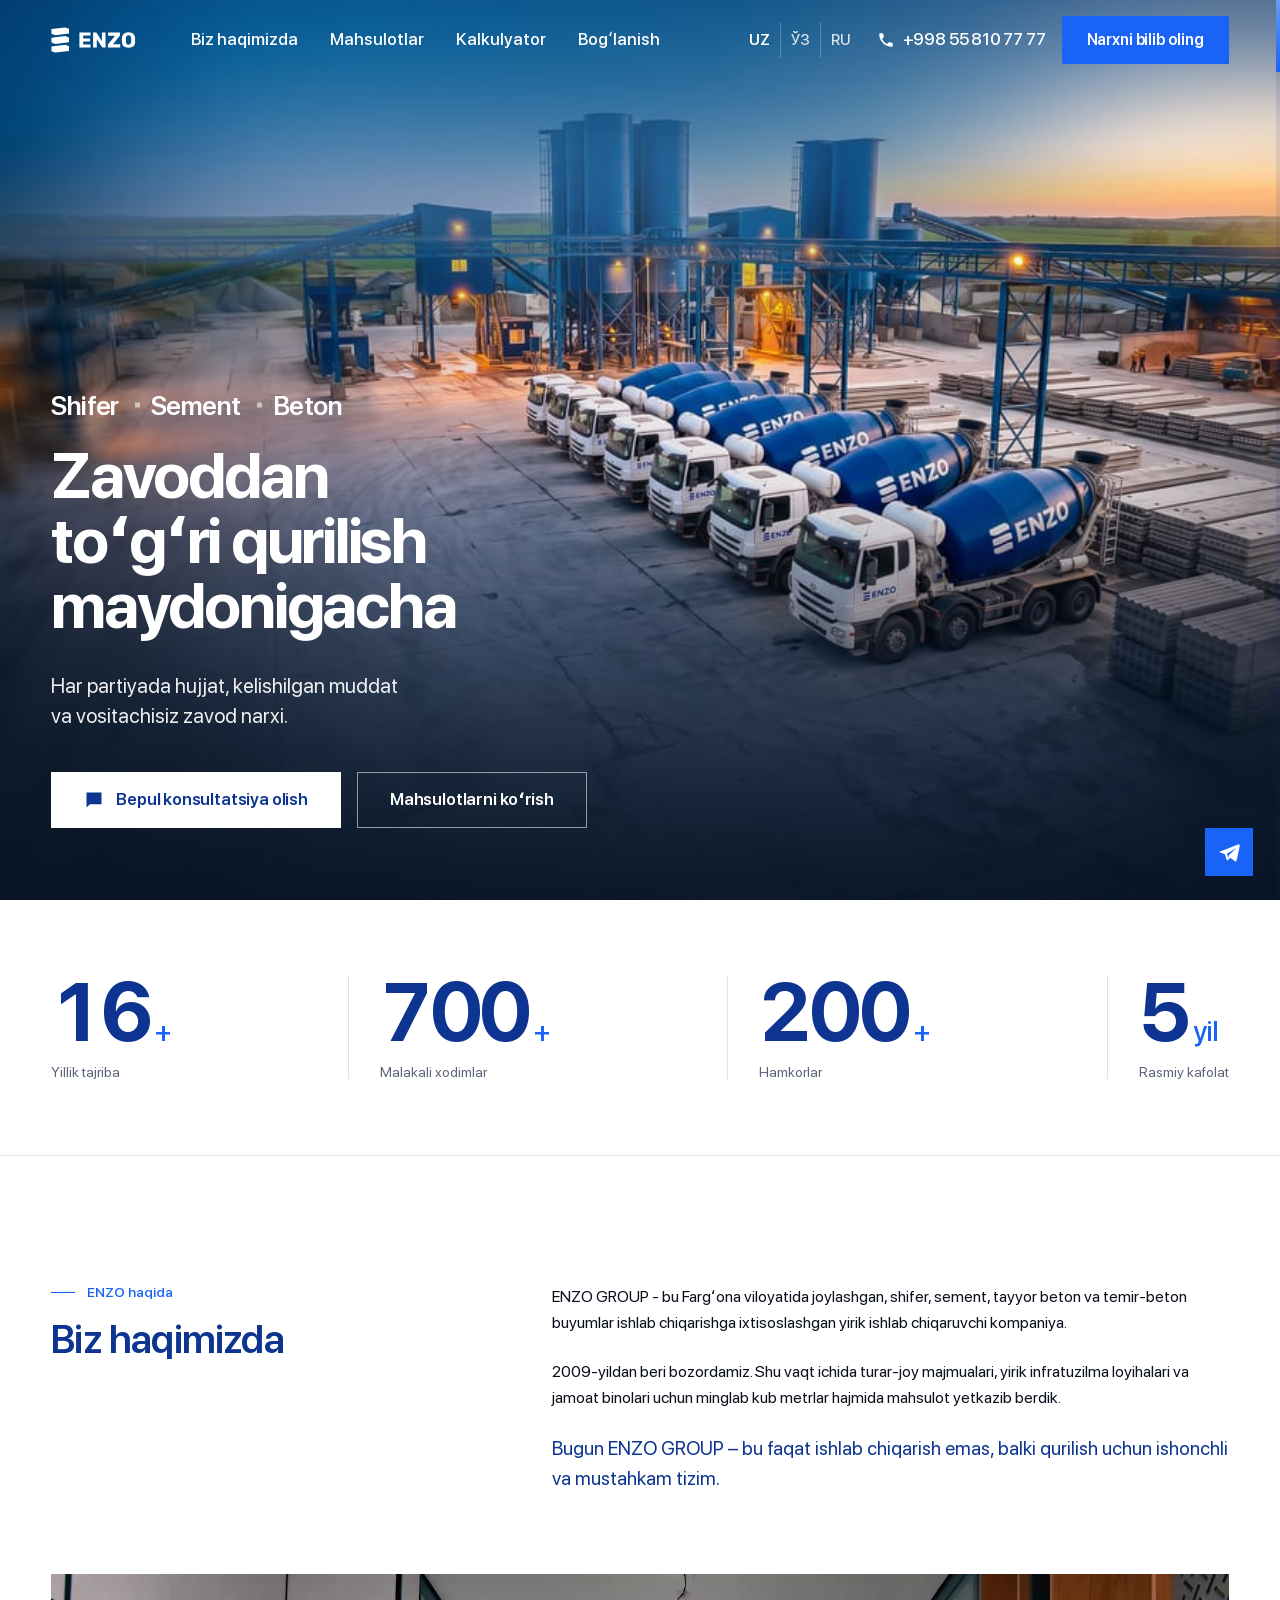
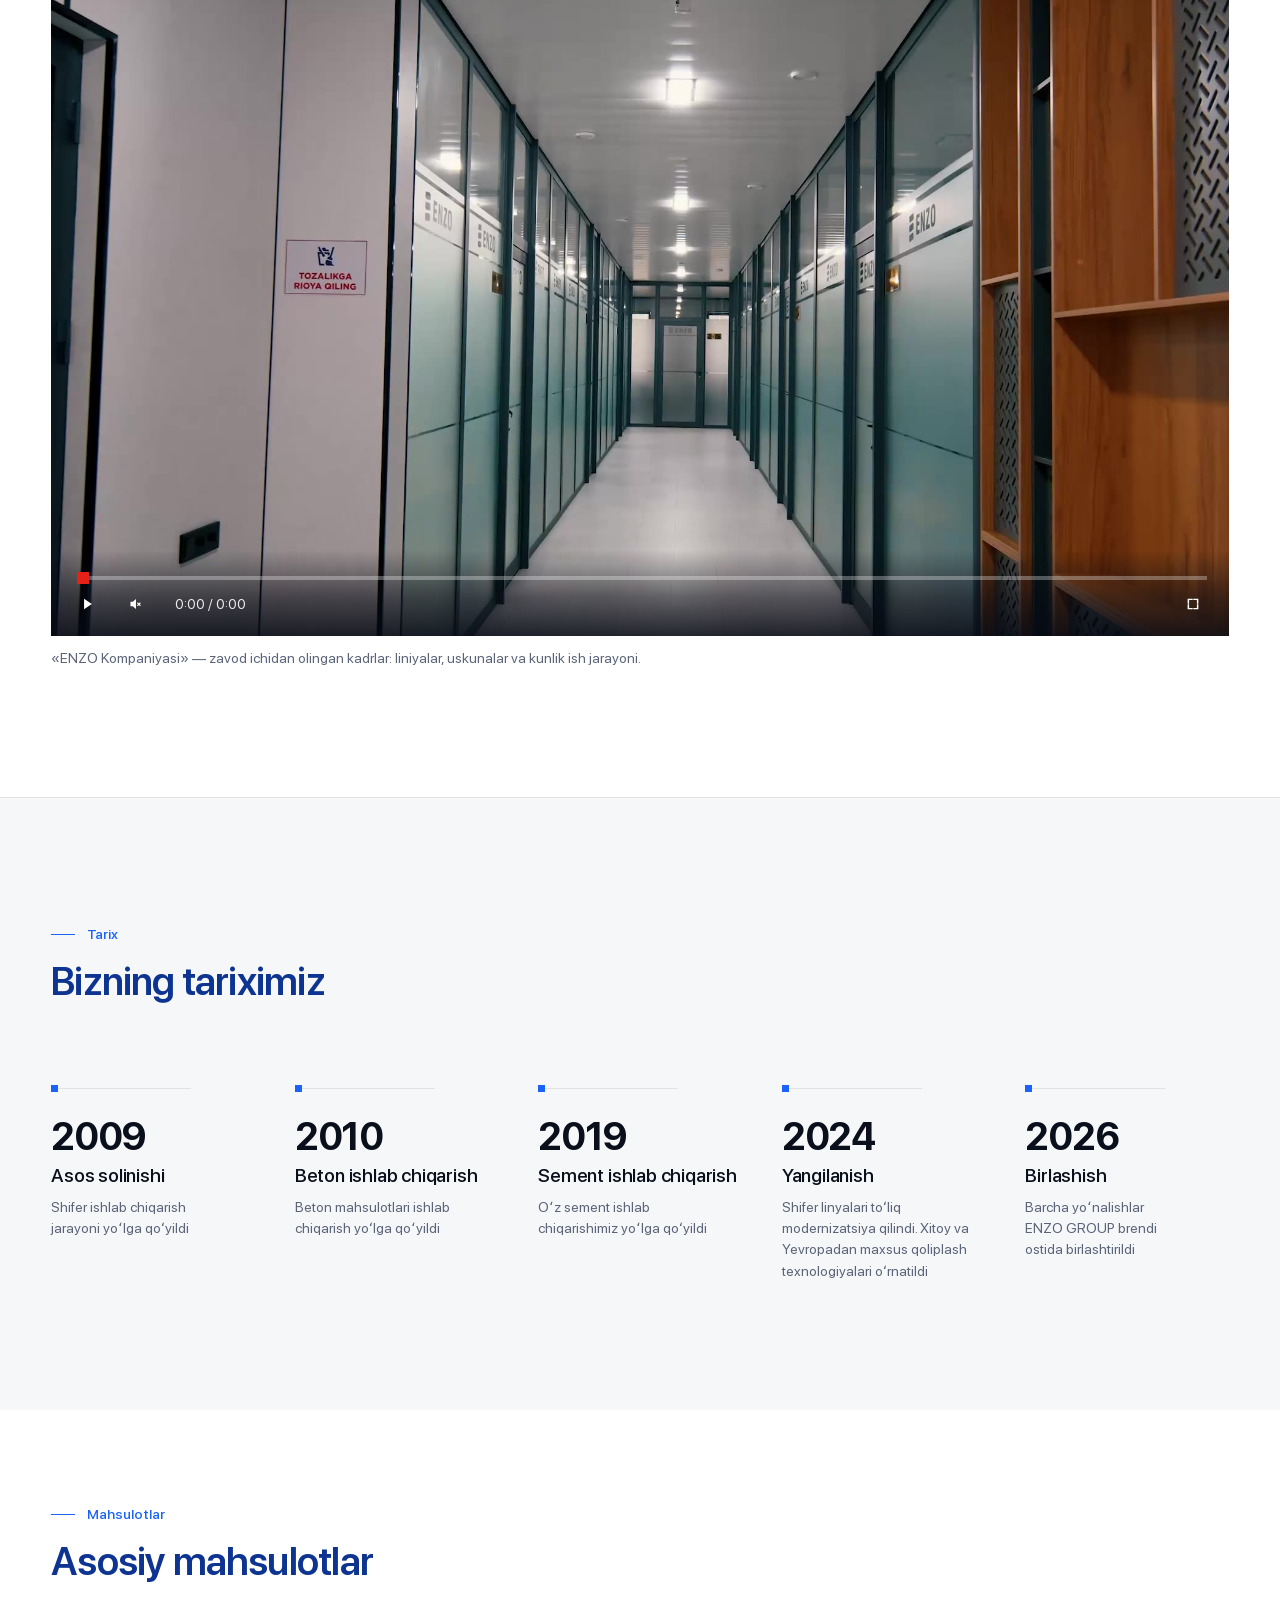
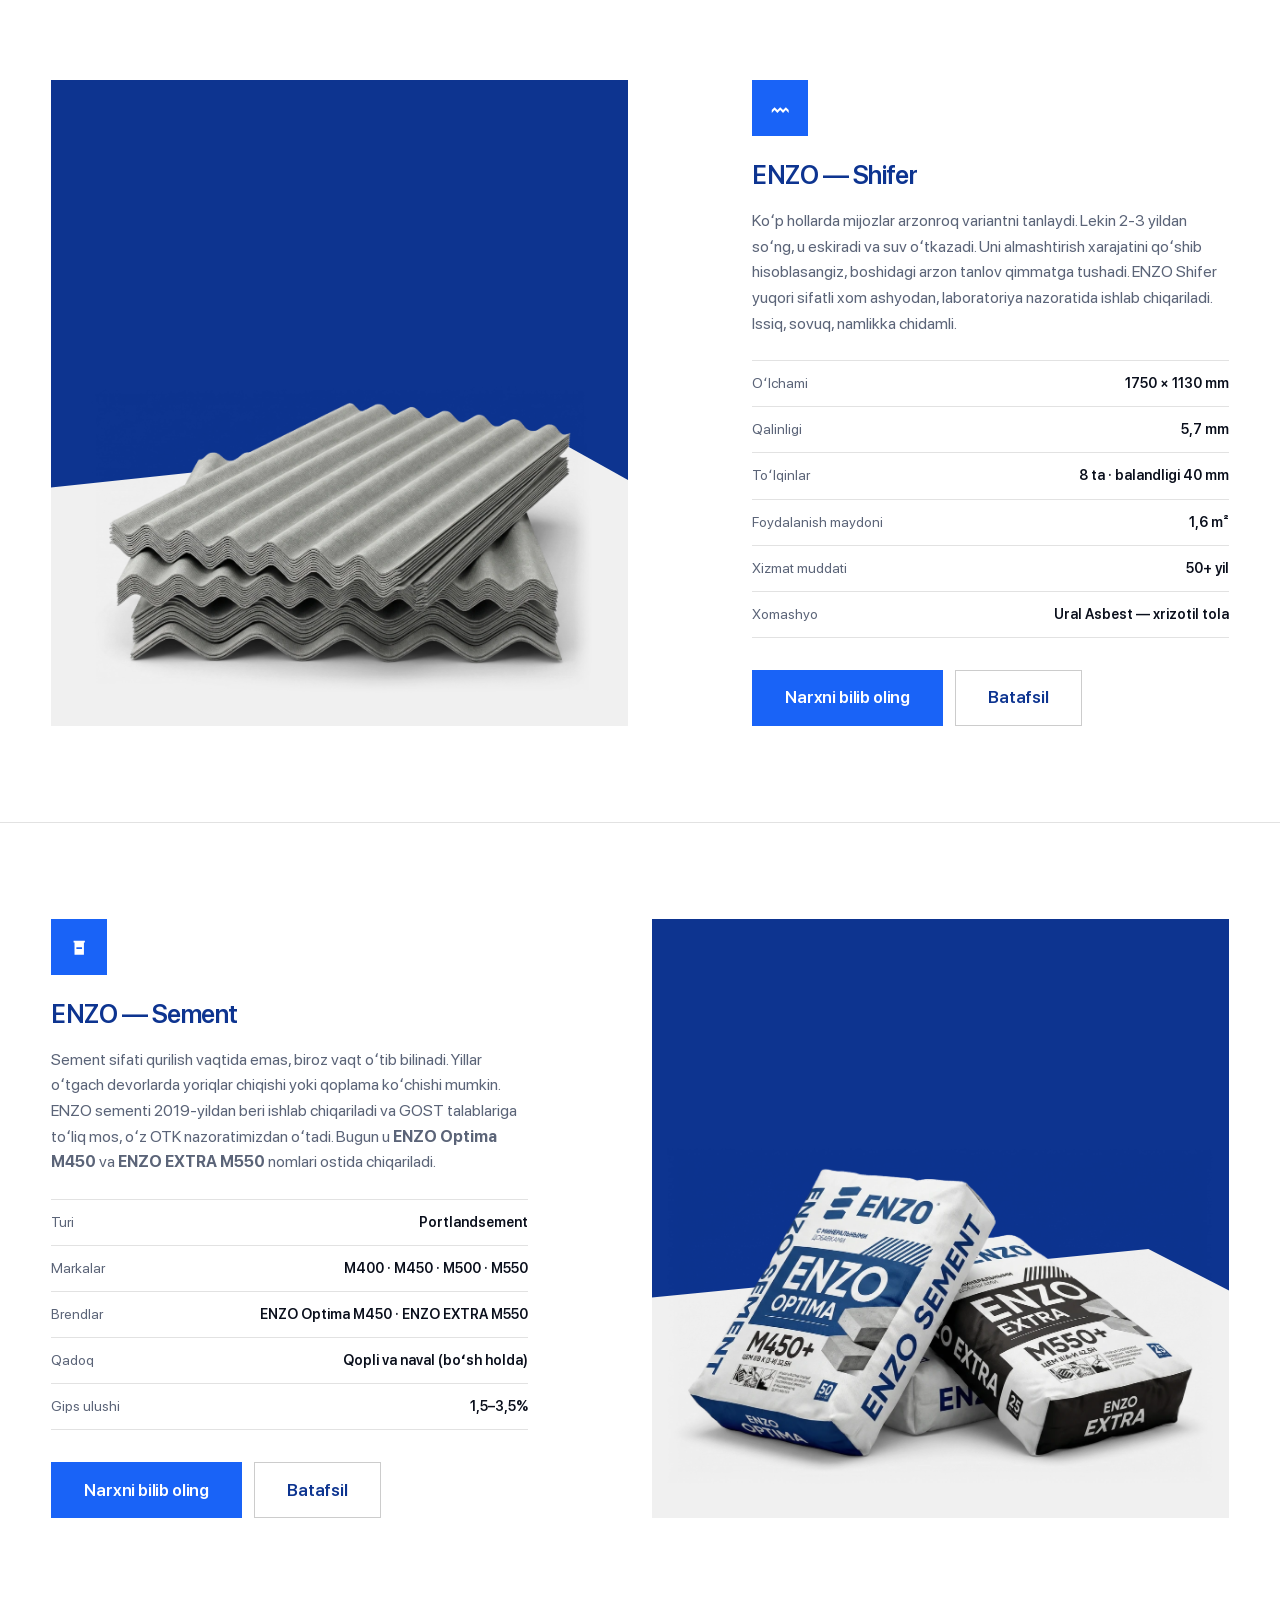
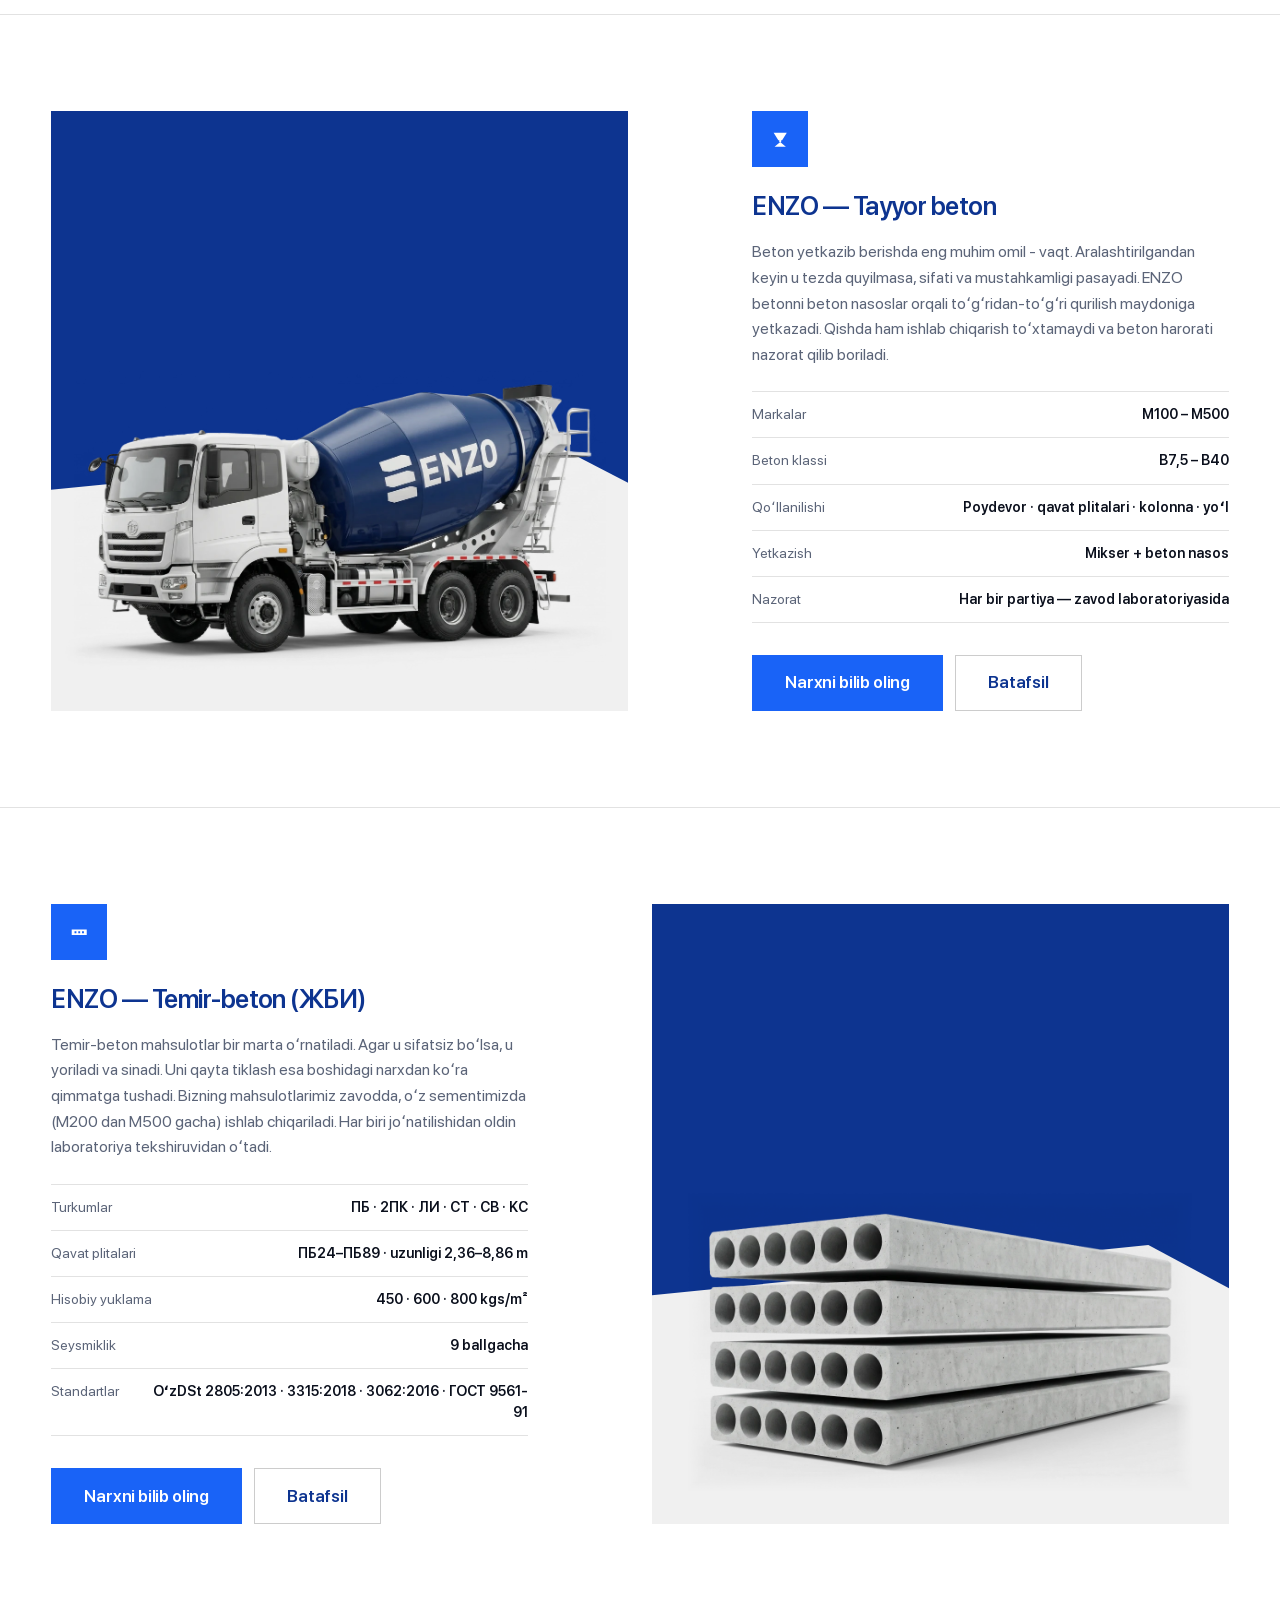
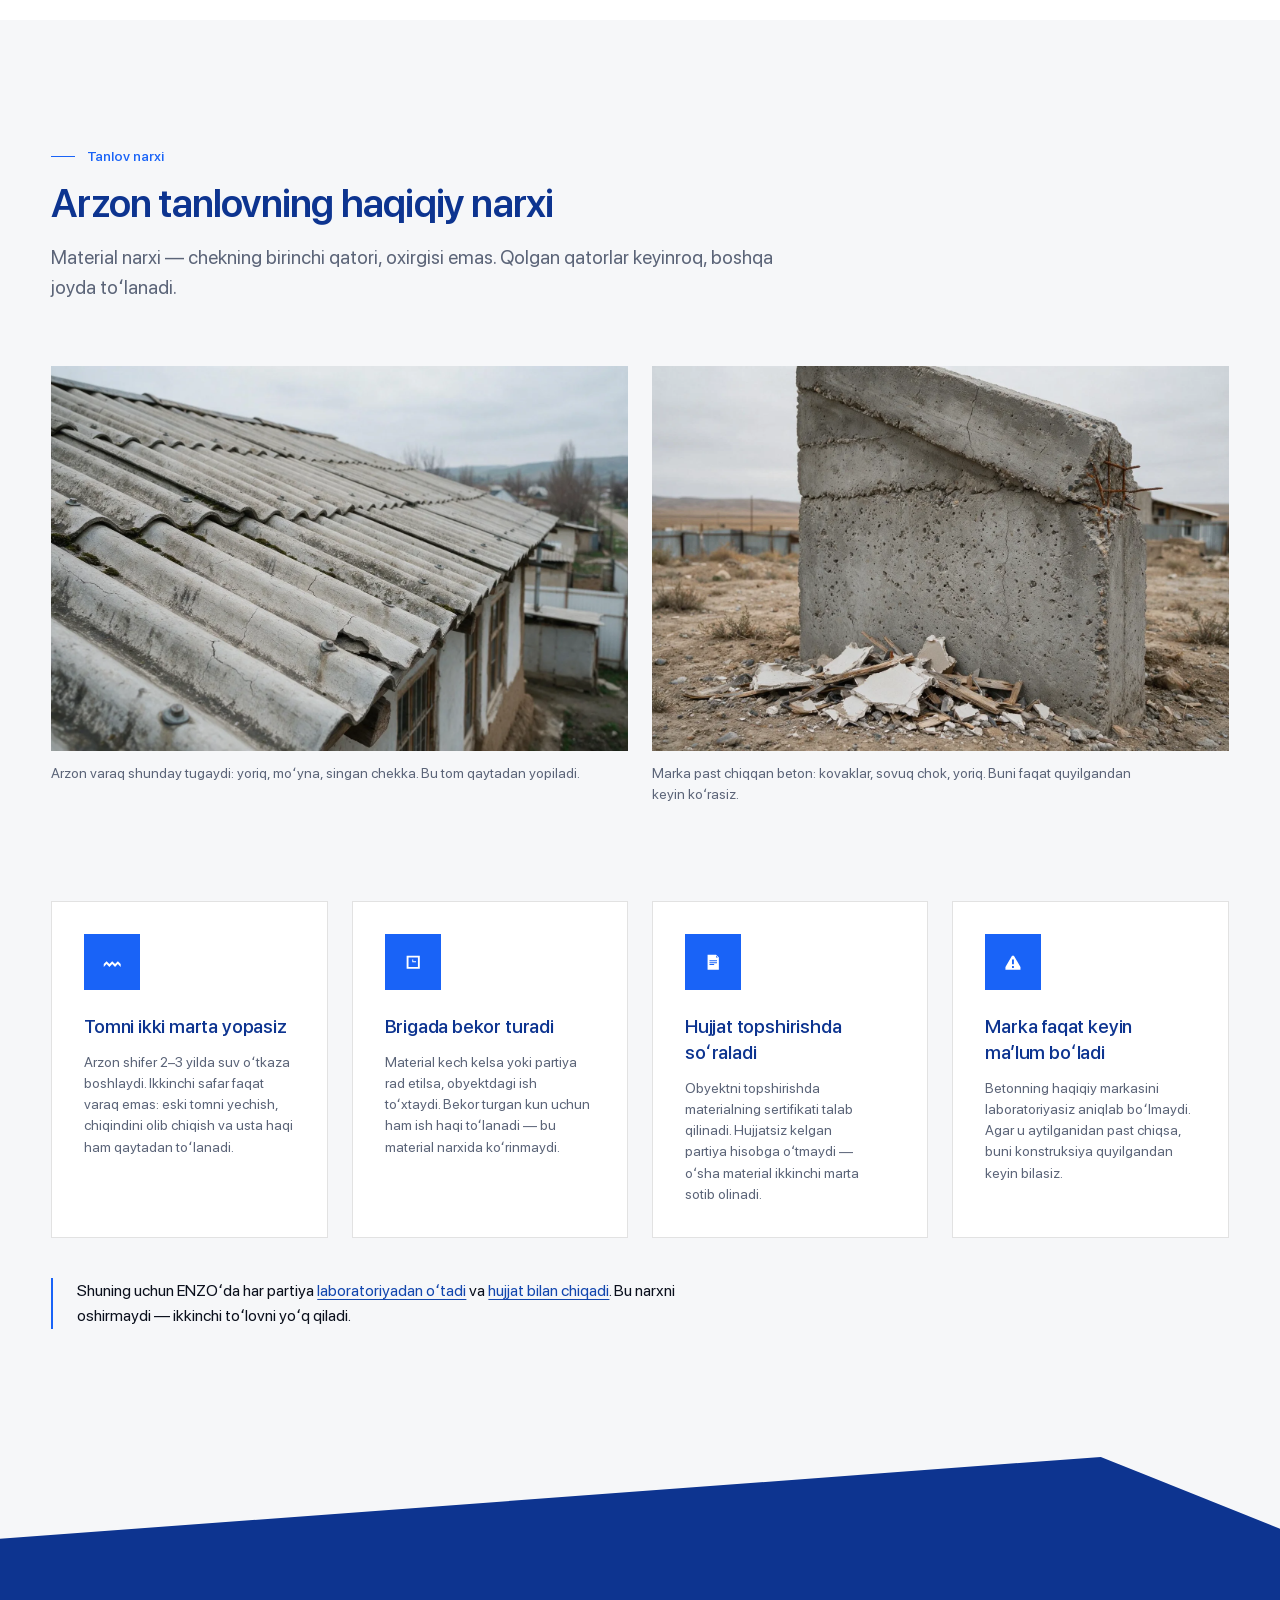
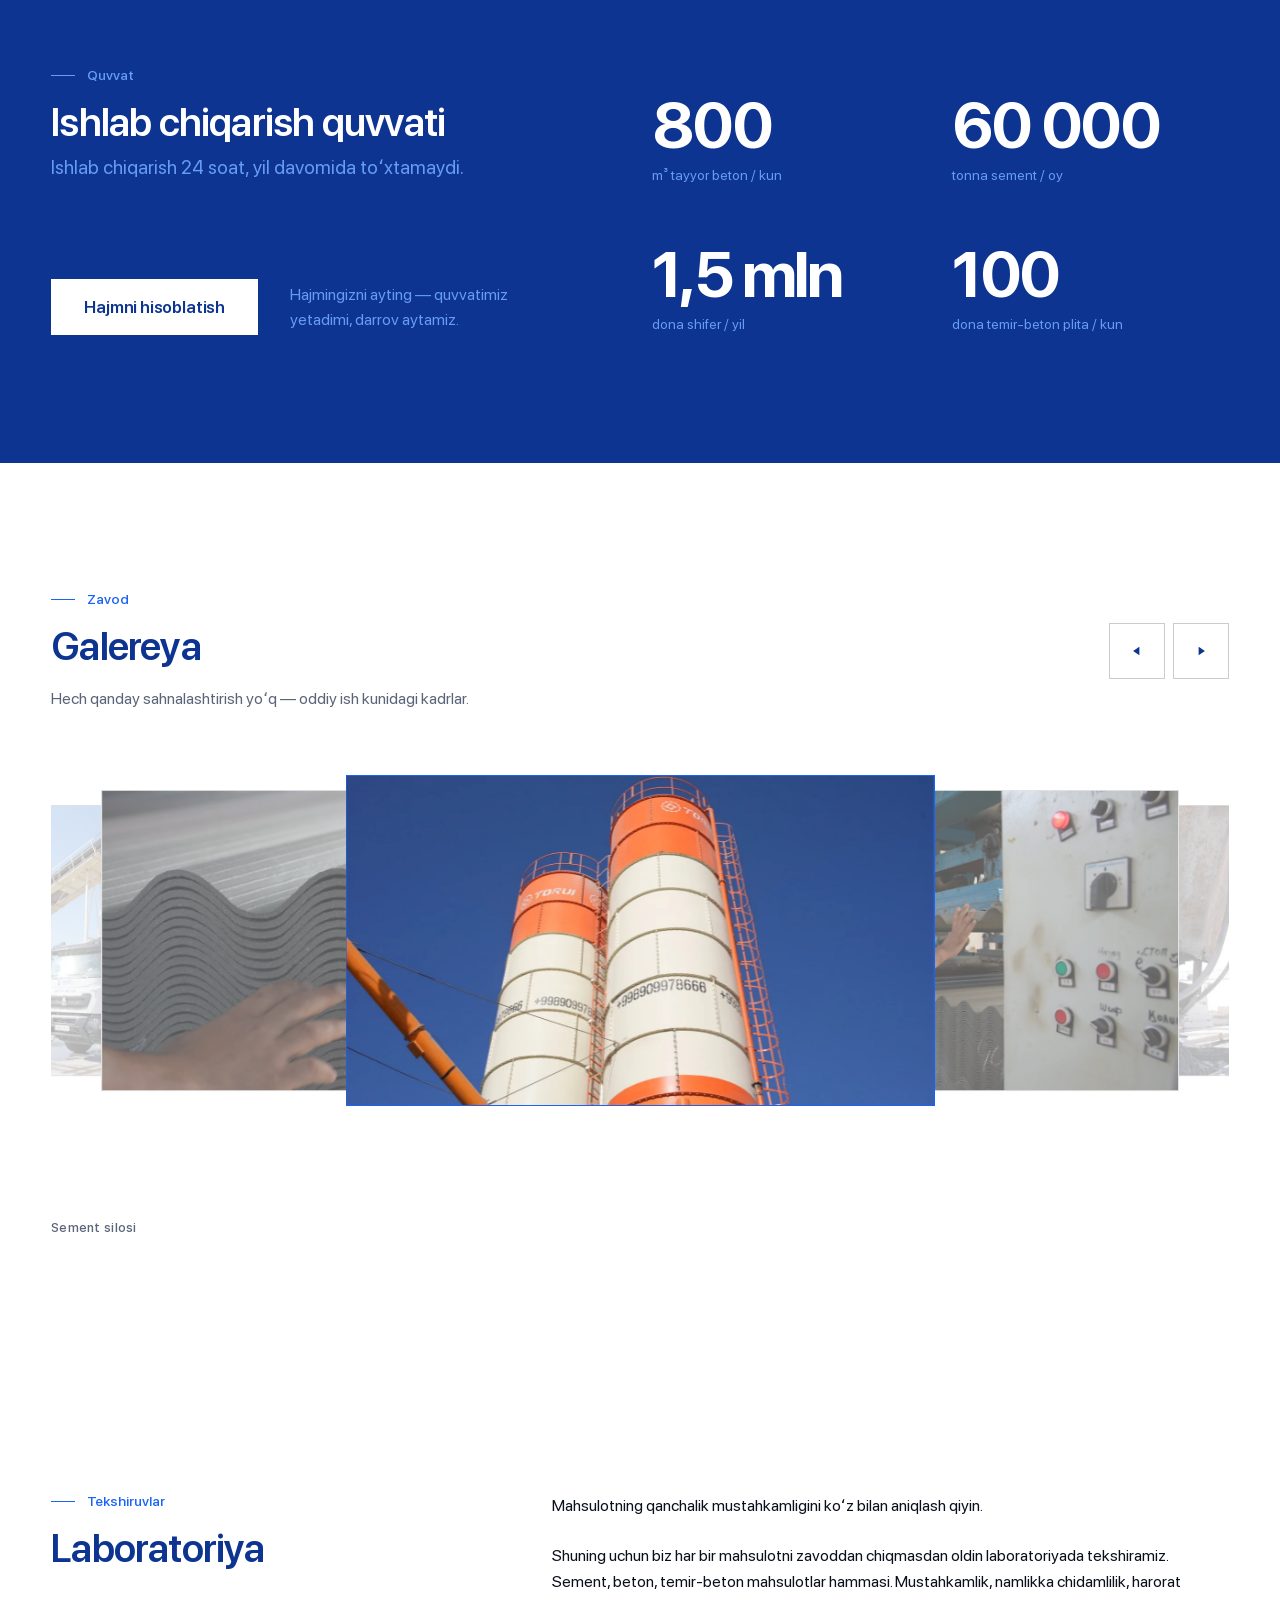
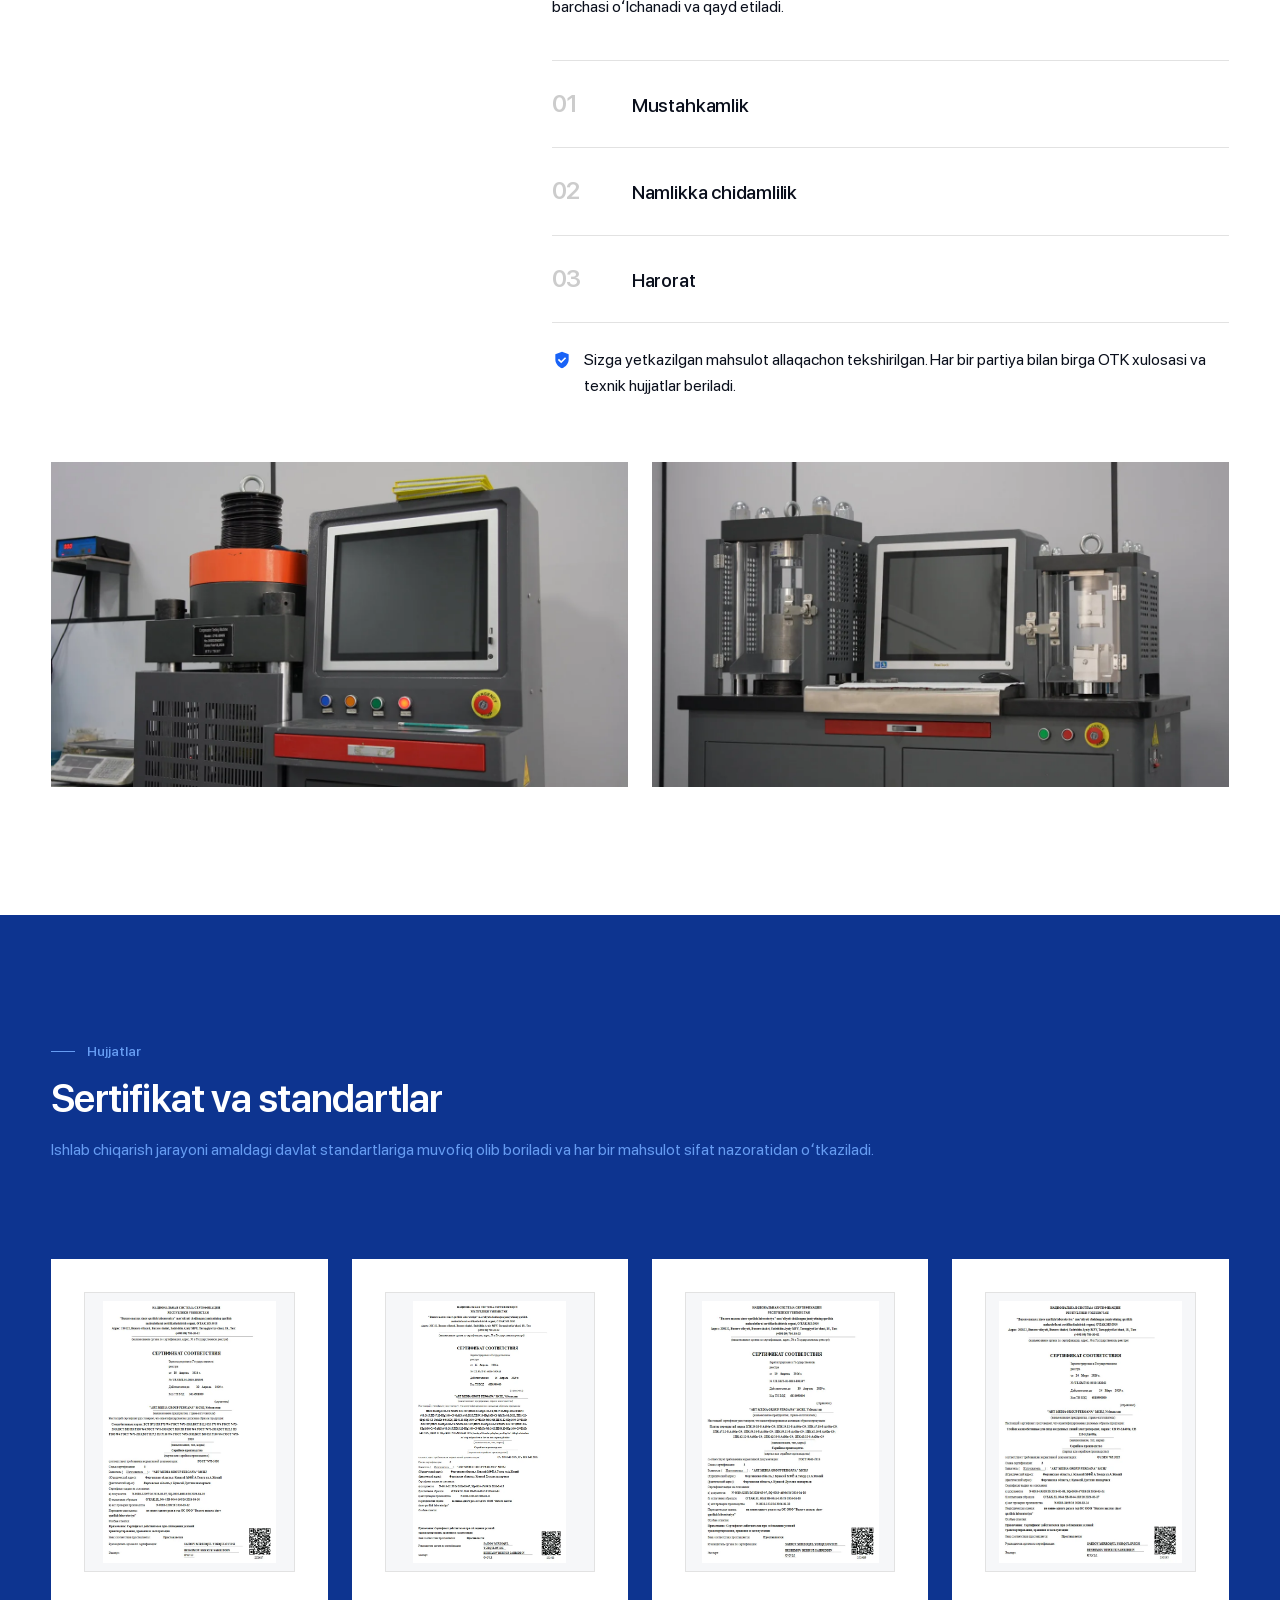
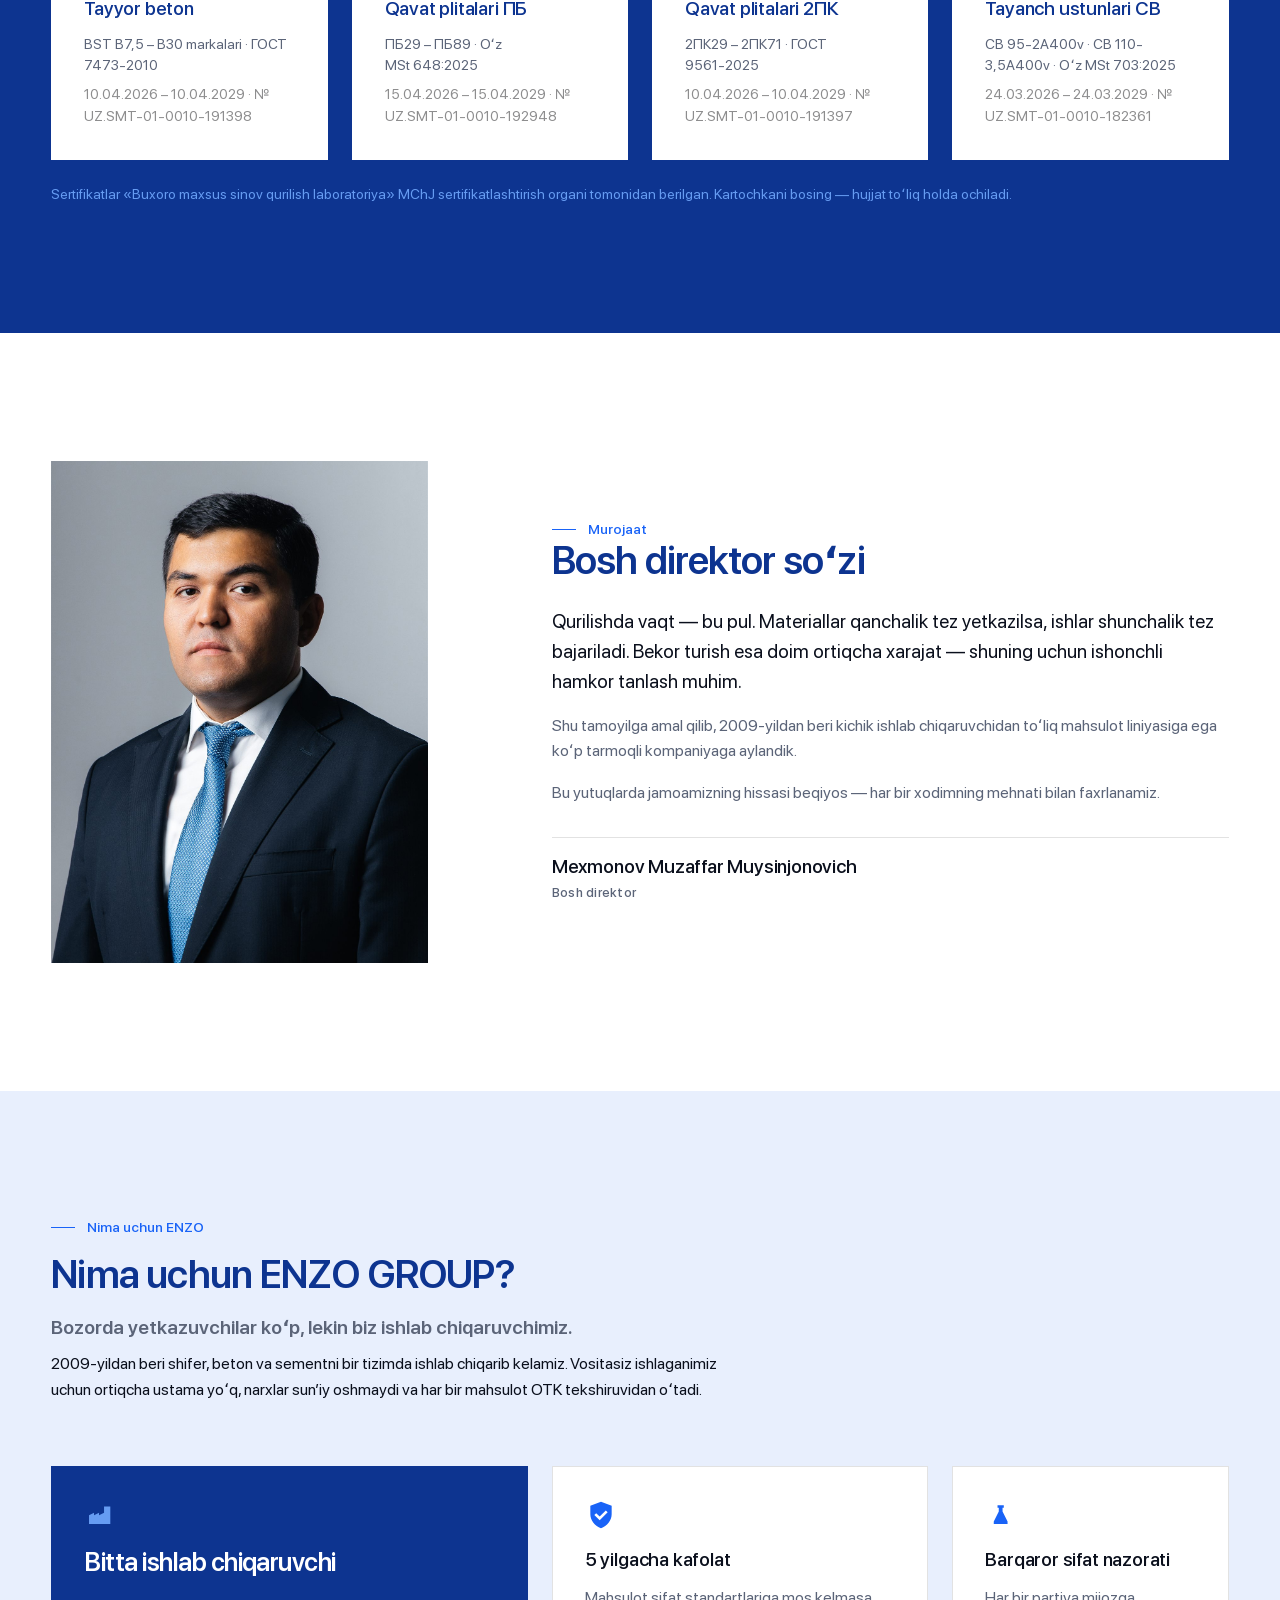
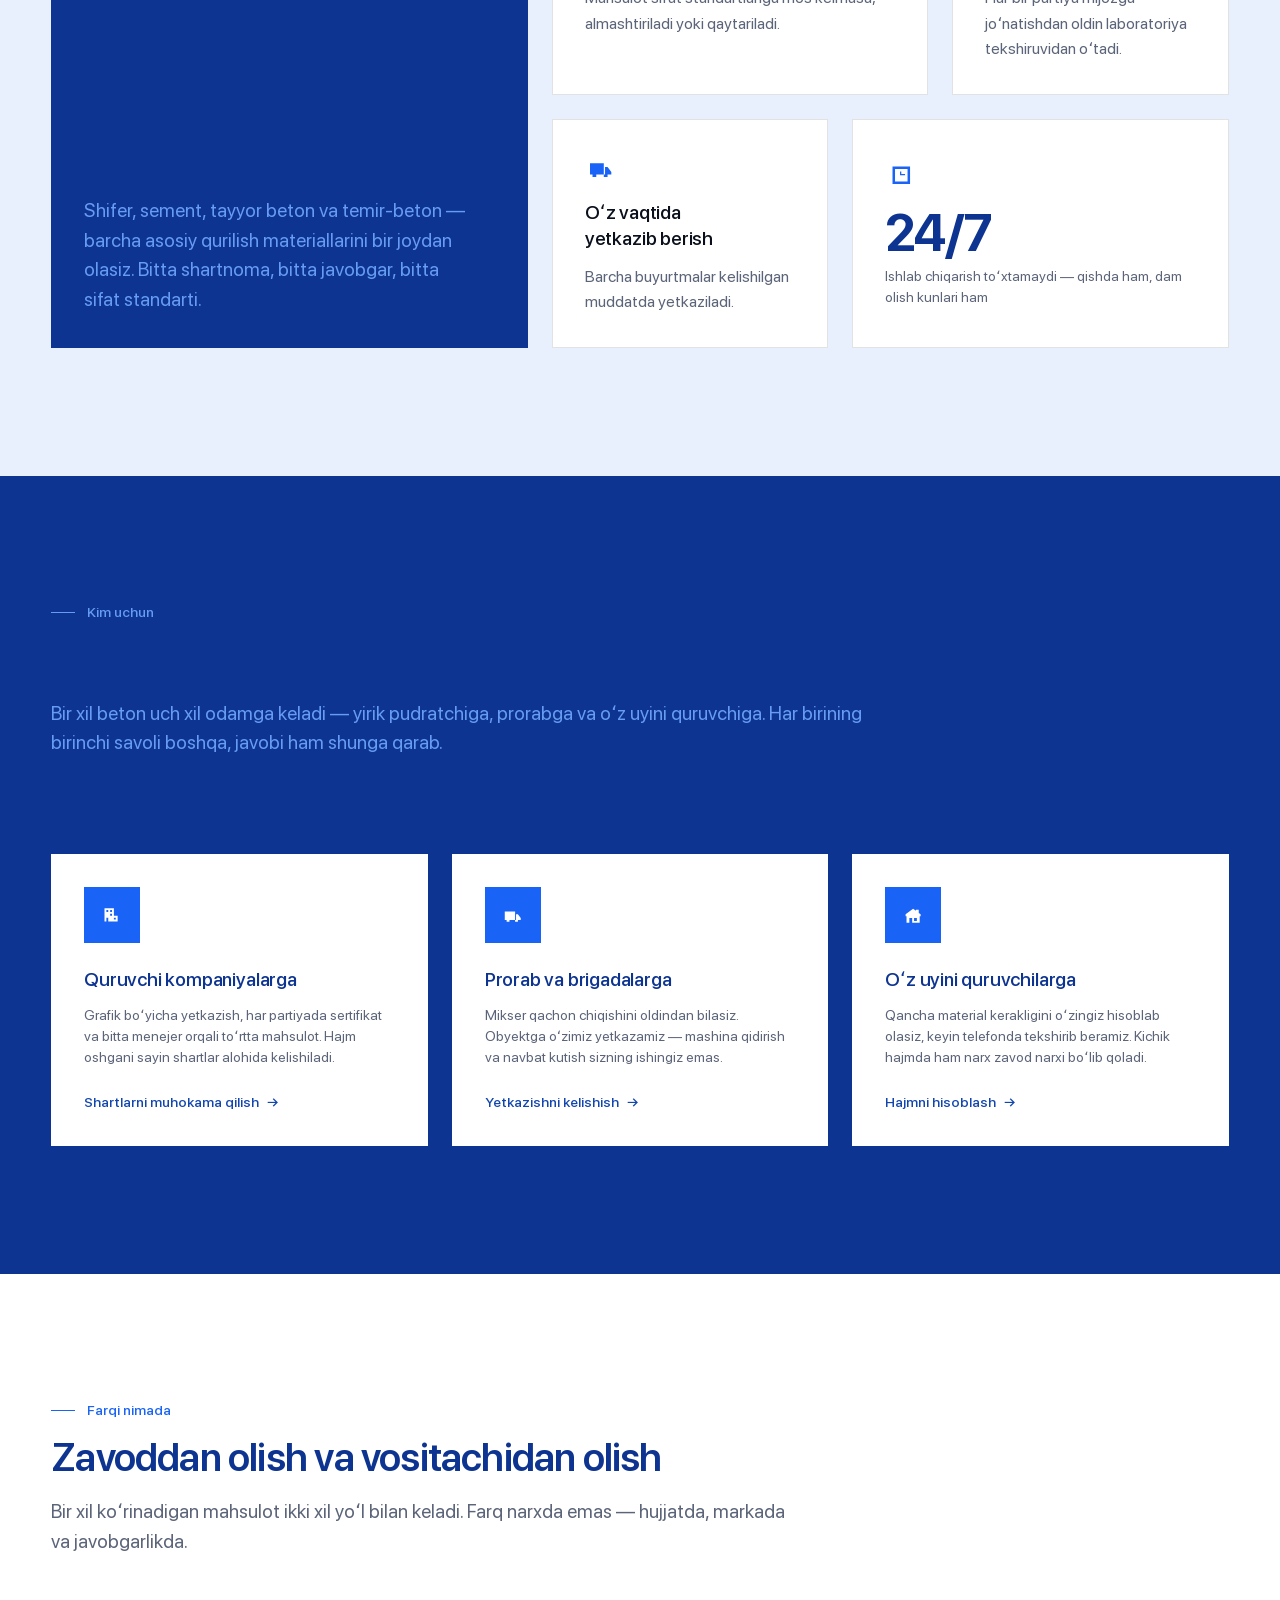
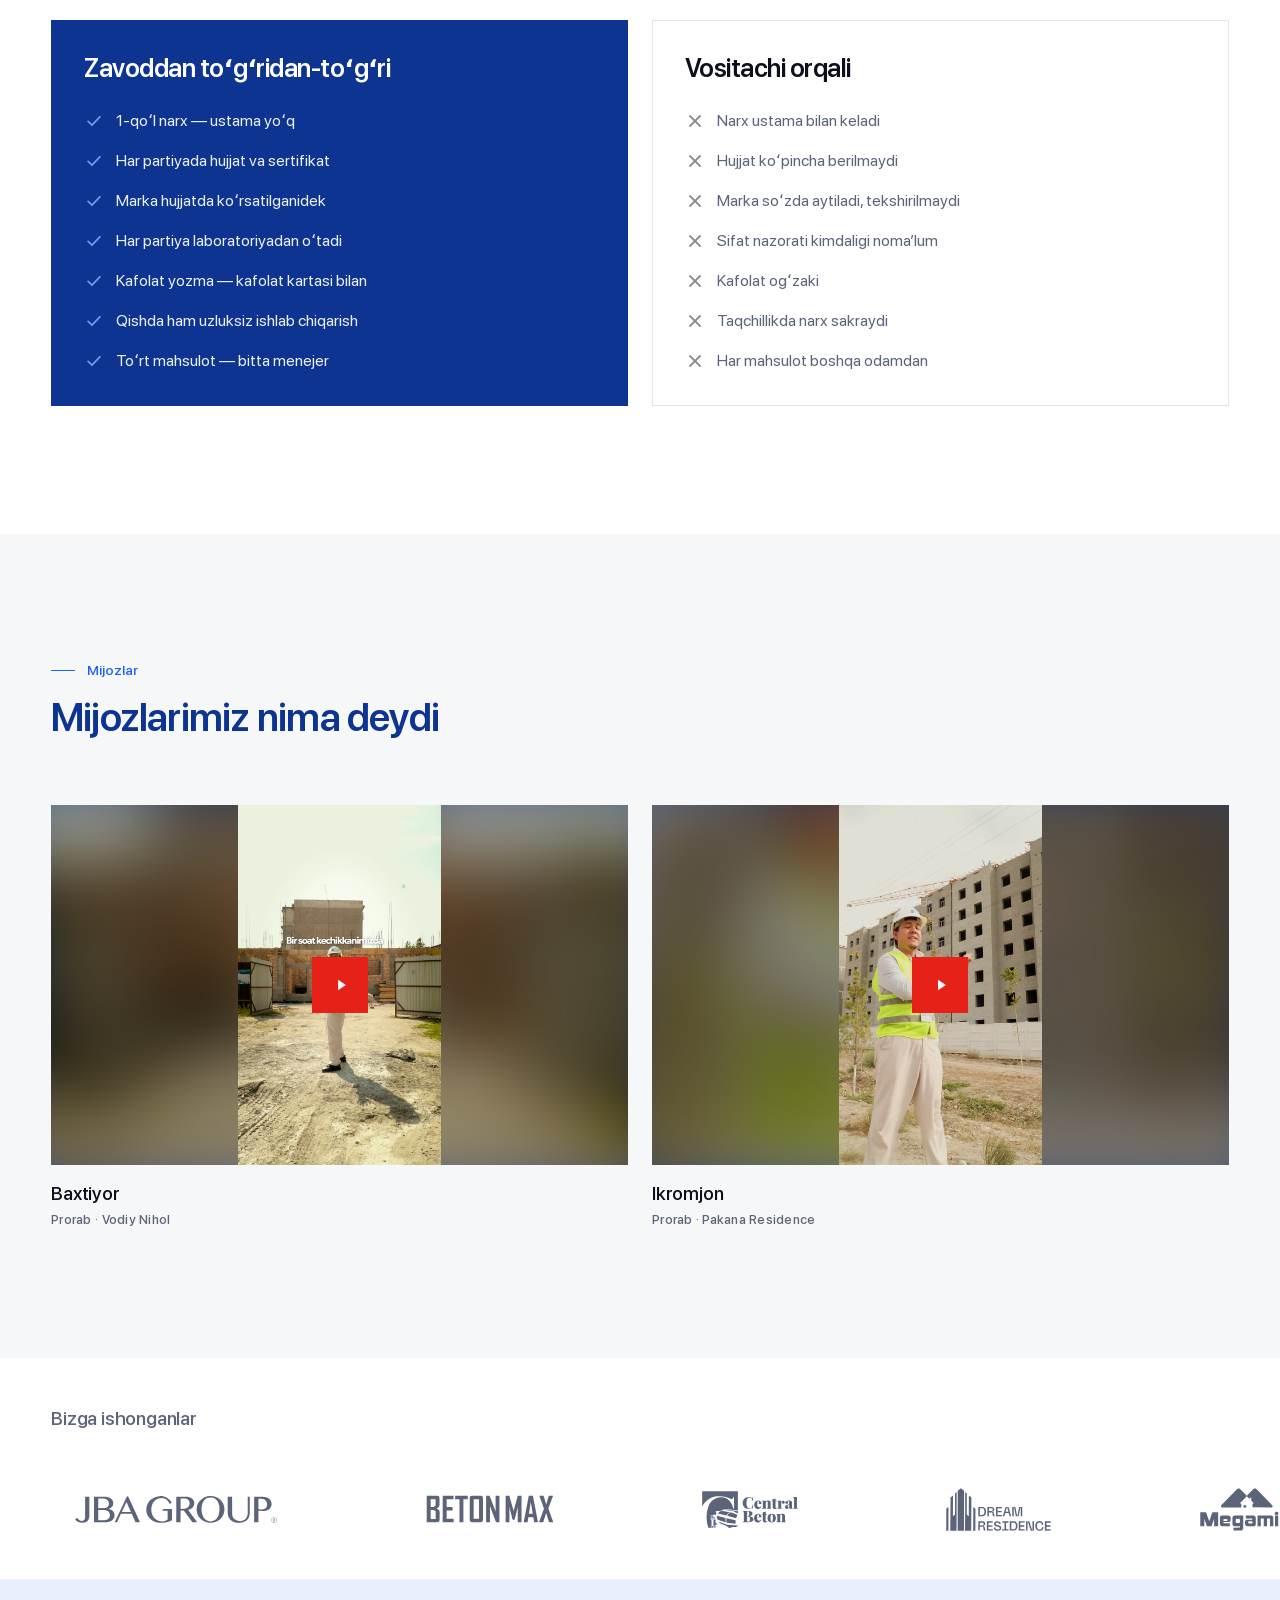
==== index.html @ 4c05cd5f "Til almashtirgich sarhadda (v=20260822n)" ====
<!DOCTYPE html>
<html lang="uz"><head>
<meta charset="UTF-8">
<meta name="viewport" content="width=device-width, initial-scale=1">
<!-- Statik rejim: `?static=1` bilan ochilganda skroll animatsiyalari
     o'chadi va butun kontent darrov ko'rinadi. Dizayn vositalari uchun
     (Figma `html.to.design`, skrinshot skriptlari) — ular sahifaning
     boshlang'ich holatini o'qiydi, unda esa `.reveal` bloklari
     `opacity:0` bo'ladi va sahifa bo'sh ko'chadi.
     `<head>` da va tashqi fayl emas: sinf birinchi bo'yashdan OLDIN
     qo'yilishi shart, aks holda kontent bir zumga ko'rinmay turadi. -->
<script>var q=location.search,d=document.documentElement;
if(q.indexOf('static=1')>-1)d.classList.add('is-static');
if(q.indexOf('menu=1')>-1)d.classList.add('is-menu-open');</script>
<title>Enzo beton ishlab chiqarish fabrikasi</title>
<meta name="description" content="ENZO GROUP – 2009-yildan beri Fargʻonadagi oʻz zavodida shifer, sement va beton ishlab chiqarib, mahsulotni toʻgʻridan-toʻgʻri qurilish maydonigacha yetkazib beradi">
<link rel="preload" href="assets/fonts/SFProDisplay-Bold.woff2" as="font" type="font/woff2" crossorigin="">
<link rel="preload" href="assets/fonts/SFProDisplay-Regular.woff2" as="font" type="font/woff2" crossorigin="">
<link rel="stylesheet" href="css/style.css?v=20260822n">
<script>
/* Kirish animatsiyasi — ko'rsatilsinmi? Qaror sahifa chizilishidan oldin
   qabul qilinadi, shuning uchun skript `<head>` da va tashqi fayl emas.

   Uchta holatda ko'rsatilmaydi:
   1. Sessiyada allaqachon ko'rilgan — mahsulot sahifasiga o'tganda uni
      har safar qayta ko'rish charchatadi;
   2. Foydalanuvchi harakatni kamaytirishni so'ragan;
   3. Sahifa ichki havola (#) bilan ochilgan — u yerda odam aniq bir
      bo'limga kelayapti, parda esa uni to'sib qo'yardi. */
(function () {
  try {
    if (sessionStorage.getItem('enzo-intro')) return;
    if (matchMedia('(prefers-reduced-motion: reduce)').matches) return;
    if (location.hash) return;
    /* ✎ Reklamadan kelgan odam pardani ko'rmaydi (2026-08-22). Havolada
       utm_ bo'lsa — bu bosilgan reklama; unga to'langan 2,4 soniyani
       logotip animatsiyasiga sarflash to'g'ri emas, u nima va'da
       qilinganini darrov ko'rishi kerak. */
    if (location.search.indexOf('utm_') > -1) return;
    sessionStorage.setItem('enzo-intro', '1');
    var root = document.documentElement;
    root.classList.add('has-intro');

    /* Scroll qulfini SHU SKRIPT ochadi, main.js emas. Sabab: qulf shu
       yerda qo'yiladi — agar uni ochish boshqa faylga qoldirilsa va o'sha
       fayl yuklanmasa (tarmoq uzilishi, keshdagi eski nusxa), sahifa
       butunlay scroll qilinmaydigan bo'lib qolardi. Bu kirish
       animatsiyalarining klassik falokati.

       2700 ms — parda 1900 + 450 ms da so'nadi, ustiga zaxira. */
    setTimeout(function () { root.classList.remove('has-intro'); }, 2700);
  } catch (e) { /* sessionStorage yopiq bo'lsa — animatsiya shunchaki bo'lmaydi */ }
})();
</script>
</head>
<body>

<!-- Kirish animatsiyasi. Ko'rinishi `html.has-intro` ga bog'liq (yuqoridagi
     skript qo'yadi), YO'QOLISHI esa sof CSS animatsiyasi bilan bo'ladi
     (`style.css` §22). Shuning uchun JS ishlamay qolsa ham parda ekranda
     osilib qolmaydi — bu eng muhim shart.

     Video: 1920×1080, 5 s. Logotip ~2,4 s da to'liq shakllanadi, qolgani
     ushlab turish — shuning uchun parda 2,4 s da so'na boshlaydi, videoning
     oxirigacha kutilmaydi.

     Fon `#354a92` — videoning O'Z foni (o'lchandi). Shuning uchun
     `object-fit:contain` da yon tomonlarda chegara ko'rinmaydi. -->
<div class="intro" id="intro" aria-hidden="true">
  <video class="intro__v" src="assets/video/enzo-logo.mp4" autoplay="" muted="" playsinline="" preload="auto" onloadedmetadata="this.playbackRate=1.5"></video>
</div>


<!-- SVG ikonka to'plami (assets/icons/ dan) -->
<svg width="0" height="0" style="position:absolute" aria-hidden="true">
  <!-- Ovoz — zavod videosidagi «Ovozni yoqish» tugmasi uchun (§5.3).
       190×190 quti, 7,44px moduli — qolgan ENZO ikonkalari bilan bir tizimda. -->
  <symbol id="i-sound" viewBox="0 0 190 190"><path fill="currentColor" d="M74.4,74.4h-22.32v41.2h22.32l29.76,26.04V48.36l-29.76,26.04ZM119.04,74.4v41.2c7.44-5.16,11.16-12.4,11.16-20.6s-3.72-15.44-11.16-20.6ZM119.04,44.64v14.88c14.88,7.44,22.32,20.6,22.32,35.48s-7.44,28.04-22.32,35.48v14.88c22.32-8.68,37.2-27.8,37.2-50.36s-14.88-41.68-37.2-50.36Z"></path></symbol>
  <!-- ENZO logotipi — identity/enzo.svg dan olingan haqiqiy vektor
       (mijoz qarori, 2026-08-20). Avval belgi CSS bilan uchta tekis chiziq
       qilib chizilgandi; brendning o'z belgisi esa uchta QIYA plita —
       ustma-ust taxlangan shifer varaqlari. `currentColor`: sarhad hero
       ustida oq, scroll'dan keyin ko'k bo'ladi. -->
  <symbol id="i-enzo" viewBox="-2 -2 384.20 118.06">
    <g fill="currentColor" transform="translate(-7690.23 -4876.67)">
    <polygon points="7753.04 4876.67 7690.23 4883.85 7690.23 4905.63 7707.27 4911.92 7770.07 4904.74 7770.07 4882.96 7753.04 4876.67 7753.04 4876.67"></polygon>
    <polygon points="7753.04 4916.07 7690.23 4923.26 7690.23 4945.03 7707.27 4951.33 7770.07 4944.14 7770.07 4922.37 7753.04 4916.07 7753.04 4916.07"></polygon>
    <polygon points="7753.04 4955.48 7690.23 4962.66 7690.23 4984.44 7707.27 4990.73 7770.07 4983.55 7770.07 4961.77 7753.04 4955.48 7753.04 4955.48"></polygon>
    <polygon points="7817.28 4967.8 7817.28 4899.6 7867.66 4899.6 7867.66 4913.63 7834.14 4913.63 7834.14 4926.78 7865.51 4926.78 7865.51 4940.23 7834.14 4940.23 7834.14 4953.77 7867.66 4953.77 7867.66 4967.8 7817.28 4967.8 7817.28 4967.8"></polygon>
    <polygon points="7879.54 4967.8 7879.54 4899.6 7894.43 4899.6 7919.4 4938.87 7919.4 4899.6 7935.96 4899.6 7935.96 4967.8 7921.1 4967.8 7896.11 4929.9 7896.11 4967.8 7879.54 4967.8 7879.54 4967.8"></polygon>
    <polygon points="7946.48 4967.8 7946.48 4954.11 7979.32 4914.12 7947.36 4914.12 7947.36 4899.6 8001.44 4899.7 8001.44 4913.21 7969.67 4953.09 8002.61 4953.09 8002.61 4967.8 7946.48 4967.8 7946.48 4967.8"></polygon>
    <path d="M8040.22,4968.78c-5.98,0-11.17-.97-15.59-2.92-4.42-1.95-7.86-4.89-10.33-8.82-2.47-3.93-3.83-8.85-4.09-14.76-.07-2.79-.1-5.6-.1-8.43s.03-5.63.1-8.43c.26-5.84,1.64-10.77,4.14-14.76,2.5-4,5.97-7,10.43-9.01,4.45-2.01,9.6-3.02,15.44-3.02s11.08,1.01,15.49,3.02c4.42,2.01,7.89,5.02,10.43,9.01,2.53,4,3.9,8.92,4.09,14.76.13,2.79.19,5.6.19,8.43s-.07,5.64-.19,8.43c-.19,5.91-1.54,10.83-4.04,14.76-2.5,3.93-5.96,6.87-10.38,8.82-4.42,1.95-9.61,2.92-15.59,2.92h0ZM8040.22,4954.75c3.44,0,6.25-1.04,8.43-3.12,2.18-2.08,3.33-5.39,3.46-9.94.13-2.86.19-5.55.19-8.09s-.06-5.16-.19-7.89c-.13-3.05-.7-5.54-1.7-7.45-1.01-1.92-2.39-3.33-4.14-4.24-1.75-.91-3.77-1.36-6.04-1.36s-4.19.45-5.94,1.36c-1.75.91-3.15,2.32-4.19,4.24s-1.62,4.4-1.75,7.45c-.07,2.73-.1,5.36-.1,7.89s.03,5.23.1,8.09c.19,4.55,1.38,7.86,3.56,9.94,2.18,2.08,4.95,3.12,8.33,3.12h0Z"></path>
  </g>
  </symbol>
  <symbol id="i-phone" viewBox="0 0 24 24"><path fill="currentColor" d="M6.6 10.8a15.1 15.1 0 0 0 6.6 6.6l2.2-2.2a1 1 0 0 1 1-.25c1.1.37 2.3.57 3.5.57a1 1 0 0 1 1 1V20a1 1 0 0 1-1 1A17 17 0 0 1 3 4a1 1 0 0 1 1-1h3.5a1 1 0 0 1 1 1c0 1.2.2 2.4.57 3.5a1 1 0 0 1-.25 1l-2.22 2.3Z"></path></symbol>
  <symbol id="i-shield" viewBox="0 0 24 24"><path fill="currentColor" d="M12 2 4 5v6.5c0 4.6 3.4 8.9 8 10.5 4.6-1.6 8-5.9 8-10.5V5l-8-3Zm-1 14-4-4 1.4-1.4L11 13.2l4.6-4.6L17 10l-6 6Z"></path></symbol>
  <symbol id="i-chat" viewBox="0 0 24 24"><path fill="currentColor" d="M3 3h18v14H7l-4 4V3Z"></path></symbol>
  <!-- Taqqoslash jadvali uchun (§5.10). Chiziqli — to'ldirilgan belgi
       yonidagi matndan og'irroq chiqib, ro'yxatni "shovqinli" qilardi. -->
  <symbol id="i-check" viewBox="0 0 24 24"><path fill="none" stroke="currentColor" stroke-width="2.2" stroke-linecap="round" stroke-linejoin="round" d="m5 12.5 4.5 4.5L19 7"></path></symbol>
  <symbol id="i-cross" viewBox="0 0 24 24"><path fill="none" stroke="currentColor" stroke-width="2.2" stroke-linecap="round" d="M6 6l12 12M18 6 6 18"></path></symbol>
  <symbol id="i-pin" viewBox="0 0 24 24"><path fill="currentColor" d="M12 2a7 7 0 0 0-7 7c0 5.2 7 13 7 13s7-7.8 7-13a7 7 0 0 0-7-7Zm0 9.5A2.5 2.5 0 1 1 12 6.5a2.5 2.5 0 0 1 0 5Z"></path></symbol>
  <!-- Mahsulot ikonkalari — ENZO uchun yangi chizildi.
       Identity uslubi: 190×190 quti, koordinatalar 7.44px moduli karrali,
       to'ldirilgan (solid), fill-rule evenodd. assets/icons/ da saqlangan. -->
  <symbol id="i-shifer" viewBox="0 0 190 190"><path fill="currentColor" fill-rule="evenodd" clip-rule="evenodd" d="M29.76,111.6l22.32-22.32,22.32,22.32,22.32-22.32,22.32,22.32,22.32-22.32,22.32,22.32v22.32l-22.32-22.32-22.32,22.32-22.32-22.32-22.32,22.32-22.32-22.32-22.32,22.32v-22.32h0Z"></path></symbol>
  <symbol id="i-sement" viewBox="0 0 190 190"><path fill="currentColor" fill-rule="evenodd" clip-rule="evenodd" d="M52.08,44.64h89.28v14.88H52.08v-14.88h0ZM59.52,59.52h74.4v96.72H59.52V59.52h0ZM74.4,96.72h44.64v14.88h-44.64v-14.88h0Z"></path></symbol>
  <symbol id="i-beton" viewBox="0 0 190 190"><path fill="currentColor" fill-rule="evenodd" clip-rule="evenodd" d="M44.64,44.64h104.16l-37.2,59.52h-29.76L44.64,44.64h0ZM89.28,104.16h14.88v14.88h-14.88v-14.88h0ZM52.08,156.24l44.64-37.2,44.64,37.2H52.08Z"></path></symbol>
  <symbol id="i-plita" viewBox="0 0 190 190"><path fill="currentColor" fill-rule="evenodd" clip-rule="evenodd" d="M37.2,74.4h119.04v44.64H37.2v-44.64h0ZM59.52,89.28h14.88v14.88h-14.88v-14.88h0ZM89.28,89.28h14.88v14.88h-14.88v-14.88h0ZM119.04,89.28h14.88v14.88h-14.88v-14.88h0Z"></path></symbol>
  <symbol id="i-envelope" viewBox="0 0 190 190"><path fill="currentColor" fill-rule="evenodd" clip-rule="evenodd" d="M37.2,52.08h119.04v81.84H37.2V52.08h0ZM52.08,66.96l44.64,37.2,44.64-37.2H52.08Z"></path></symbol>
  <symbol id="i-pause" viewBox="0 0 190 190"><path fill="currentColor" d="M56,40h26v110h-26V40ZM108,40h26v110h-26V40Z"></path></symbol>
  <symbol id="i-mute" viewBox="0 0 190 190"><path fill="currentColor" d="M74.4,74.4h-22.32v41.2h22.32l29.76,26.04V48.36l-29.76,26.04ZM121.5,79.2l10.6,10.6,10.6-10.6,7.5,7.5-10.6,10.6,10.6,10.6-7.5,7.5-10.6-10.6-10.6,10.6-7.5-7.5,10.6-10.6-10.6-10.6,7.5-7.5Z"></path></symbol>
  <symbol id="i-full" viewBox="0 0 190 190"><path fill="currentColor" d="M44,44h48v14h-34v34h-14V44ZM98,44h48v48h-14v-34h-34v-14ZM44,98h14v34h34v14H44v-48ZM132,98h14v48h-48v-14h34v-34Z"></path></symbol>
  <symbol id="i-exitfull" viewBox="0 0 190 190"><path fill="currentColor" d="M58,58h34v-14h-48v48h14v-34ZM132,58v34h14v-48h-48v14h34ZM58,132v-34h-14v48h48v-14h-34ZM132,132h-34v14h48v-48h-14v34Z"></path></symbol>
  <symbol id="i-play" viewBox="0 0 190 190"><path fill="currentColor" d="M66.96,44.64l74.4,50.36-74.4,50.36V44.64Z"></path></symbol>
  <symbol id="i-prev" viewBox="0 0 190 190"><path fill="currentColor" d="M123.04,44.64v100.72l-74.4-50.36,74.4-50.36Z"></path></symbol>
  <symbol id="i-next" viewBox="0 0 190 190"><path fill="currentColor" d="M66.96,44.64l74.4,50.36-74.4,50.36V44.64Z"></path></symbol>
  <!-- Zavod · laboratoriya · yetkazib berish — bento uchun yangi chizildi.
       Xuddi mahsulot ikonkalari kabi: 190×190, 7.44px moduli, to'ldirilgan. -->
  <symbol id="i-zavod" viewBox="0 0 190 190"><path fill="currentColor" d="M29.76,148.8v-52.08l29.76-14.88v14.88l29.76-14.88v14.88l29.76-14.88V44.64h37.2v104.16H29.76Z"></path></symbol>
  <symbol id="i-lab" viewBox="0 0 190 190"><path fill="currentColor" d="M74.4,37.2h37.2v14.88h-7.44v22.32l29.76,59.52v14.88H52.08v-14.88l29.76-59.52v-22.32h-7.44v-14.88Z"></path></symbol>
  <symbol id="i-truck" viewBox="0 0 190 190"><path fill="currentColor" d="M29.76,66.96h81.84v66.96H29.76v-66.96ZM119.04,89.28h14.88l22.32,29.76v14.88h-37.2v-44.64ZM44.64,133.92h22.32v14.88h-22.32v-14.88ZM111.6,133.92h22.32v14.88h-22.32v-14.88Z"></path></symbol>
  <symbol id="i-clock" viewBox="0 0 190 190"><path fill="currentColor" fill-rule="evenodd" clip-rule="evenodd" d="M44.64,44.64h104.16v104.16H44.64V44.64h0ZM59.52,59.52v74.4h74.4V59.52H59.52h0ZM89.28,74.4h7.44v14.88h22.32v7.44h-29.76v-22.32h0Z"></path></symbol>
  <!-- Ogohlantirish, hujjat, uy, bino — assets/icons/ dan (§5.5c, §5.9b) -->
  <symbol id="i-warning" viewBox="6995.00 9328.00 190.00 190.00" fill-rule="evenodd" clip-rule="evenodd"><path fill="currentColor" d="M7149.19,9484.71h-119.04v-22.32l52.08-89.28h14.88l52.08,89.28v22.32h0ZM7082.23,9402.87h14.88v37.2h-14.88v-37.2h0ZM7082.23,9454.95h14.88v14.88h-14.88v-14.88h0Z"></path></symbol>
  <symbol id="i-document" viewBox="0 0 190 190" fill-rule="evenodd" clip-rule="evenodd"><path fill="currentColor" d="M52.08,37.2h66.96l22.32,22.32v96.72H52.08V37.2h0ZM119.04,44.64v14.88h14.88l-14.88-14.88h0ZM66.96,81.84h59.52v7.44h-59.52v-7.44h0ZM66.96,96.72h59.52v7.44h-59.52v-7.44h0ZM66.96,111.6h37.2v7.44h-37.2v-7.44h0Z"></path></symbol>
  <symbol id="i-house" viewBox="6718.00 9328.00 190.00 190.00" fill-rule="evenodd" clip-rule="evenodd"><path fill="currentColor" d="M6813.86,9373.11l-59.52,44.64v14.88h7.44v52.08h22.32v-37.2h22.32v37.2h59.52v-52.08h7.44v-14.88l-14.88-11.16v-26.04h-22.32v9.3l-22.32-16.74h0ZM6821.3,9447.51h22.32v22.32h-22.32v-22.32h0Z"></path></symbol>
  <symbol id="i-building" viewBox="7543.00 9652.00 190.00 190.00" fill-rule="evenodd" clip-rule="evenodd"><path fill="currentColor" d="M7653,9693.42h-74.4v104.16h14.88v-29.76h14.88v29.76h74.4v-44.64h-29.76v-59.52h0ZM7608.36,9708.3h-14.88v14.88h14.88v-14.88h0ZM7638.12,9708.3h-14.88v14.88h14.88v-14.88h0ZM7623.24,9738.06h14.88v14.88h-14.88v-14.88h0ZM7653,9767.82h14.88v14.88h-14.88v-14.88h0Z"></path></symbol>
</svg>

<!-- ═══ §5.0 · HEADER ═══════════════════════════════════════════════════ -->
<header class="header" id="header">
  <div class="container header__inner">

    <a class="logo" href="#home" aria-label="ENZO GROUP — bosh sahifa" data-i18n-attr="aria-label:t3ac330e7">
      <svg class="logo__svg" aria-hidden="true"><use href="#i-enzo"></use></svg>
    </a>

    <nav class="nav" aria-label="Asosiy navigatsiya" data-i18n-attr="aria-label:te68de837">
      <a href="#about-us" data-i18n="tac3af7d1">Biz haqimizda</a>
      <a href="#mainproducts" data-i18n="t66e73a67">Mahsulotlar</a>
      <a href="#calculator" data-i18n="t772026ac">Kalkulyator</a>
      <a href="#form" data-i18n="tec7e3a8e">Bogʻlanish</a>
    </nav>

    <div class="header__actions">
      <!-- Til almashtirgich. Tarjimalar hali yo'q — hamma bo'lim tasdiqlangandan
           (mijoz qarori, 2026-08-22). Ishlashi: js/i18n.js. -->
      <div class="lang" role="group" aria-label="Sayt tili" data-i18n-attr="aria-label:t5d204d59">
        <button type="button" class="lang__opt is-active" data-lang="uz" aria-current="true" data-i18n="t033625f0">UZ</button>
        <button type="button" class="lang__opt" data-lang="uz-cyrl" data-i18n="t67bf7466">ЎЗ</button>
        <button type="button" class="lang__opt" data-lang="ru" data-i18n="ta3eceec4">RU</button>
      </div>
      <a class="header__phone" href="tel:+998558107777" data-i18n="te941ae0d"><svg aria-hidden="true"><use href="#i-phone"></use></svg>+998 55 810 77 77</a>
      <a class="header__phone-icon" href="tel:+998558107777" aria-label="Qoʻngʻiroq qilish" data-i18n-attr="aria-label:t323df0b2">
        <svg aria-hidden="true"><use href="#i-phone"></use></svg>
      </a>
      <a class="btn btn--primary btn--sm header__cta" href="#calculator" data-i18n="t35f49e15">Narxni bilib oling</a>
      <button class="burger" id="burger" aria-label="Menyu" aria-expanded="false" aria-controls="menu" data-i18n-attr="aria-label:te4bc6451">
        <span></span><span></span><span></span>
      </button>
    </div>

  </div>
</header>

<nav class="menu" id="menu" aria-label="Mobil navigatsiya" data-i18n-attr="aria-label:tca94bda1">
  <a class="menu__link" href="#about-us" data-i18n="tac3af7d1">Biz haqimizda</a>
  <a class="menu__link" href="#mainproducts" data-i18n="t66e73a67">Mahsulotlar</a>
  <a class="menu__link" href="#calculator" data-i18n="t772026ac">Kalkulyator</a>
  <a class="menu__link" href="#form" data-i18n="tec7e3a8e">Bogʻlanish</a>
  <div class="menu__foot">
    <a class="btn btn--on-dark" href="#calculator" data-i18n="t35f49e15">Narxni bilib oling</a>
    <a class="menu__phone" href="tel:+998558107777" data-i18n="tb26d3344">
      <svg aria-hidden="true"><use href="#i-phone"></use></svg> +998 55 810 77 77
    </a>
  </div>
</nav>

<main>

  <!-- ═══ §5.1 · HERO — to'liq ekranli kadr, matn pastki chapda ═════════ -->
  <!-- Kadrga gradient yoki overlay QO'YILMAYDI (DESIGN.md §10.7).
       Matn kadrning o'zidagi soyada turgan beton maydonga tushadi. -->
  <section class="hero" id="home">
    <!-- Kadr alohida qatlamda. Sabab: sekin masshtab («nafas») va scroll
         parallaksi shu qatlamga qo'yiladi.
         ✎ Kadr izohlari (Sement silosi / Beton uzeli / Mikser parki) olib
         tashlandi — mijoz qarori 2026-08-19: kadr ustidagi mayda yozuvlar
         diqqatni matn ustunidan tortib olardi. -->
    <div class="hero__frame" id="heroFrame">
      <!-- ✎ Mobil uchun ALOHIDA kadr (2026-08-22). Desktop kadri 2:1 —
           360px da u shu qadar qirqilardiki, matn mikser kabinalari ustiga
           tushardi; vaqtincha `object-position:14%` bilan ushlab turilgandi.
           Yangi kadr 0,914:1 (vertikalga yaqin), telefonda to'liq ko'rinadi
           va hech qanday siljitishga muhtoj emas. -->
      <picture>
        <source media="(max-width:767px)" srcset="assets/img/hero-mobil.jpg 900w, assets/img/hero-mobil@2x.jpg 1400w" sizes="100vw" width="900" height="985">
        <img class="hero__img" src="assets/img/hero-u2-mijoz.jpg" alt="ENZO zavodi: sement silosi, beton uzeli va mikser parki" width="2400" height="1197" fetchpriority="high" data-i18n-attr="alt:t773f0ff9">
      </picture>
    </div>

    <div class="container">
      <div class="grid hero__grid">
        <div class="hero__copy">
          <!-- Tartib (mijoz qarori, 2026-08-19): mahsulot qatori → sarlavha →
               qisqa izoh → harakatga undovchi tugmalar. O'qish bitta yo'nalishda
               ketadi, izoh tugmadan oldin turadi. -->
          <p class="hero__kinds t-rise" style="--d:60ms">
            <span data-i18n="t7e401f9a">Shifer</span><span data-i18n="tbcae85a9">Sement</span><span data-i18n="tf58416a5">Beton</span>
          </p>
          <!-- ✎ Uchta span — mobil uchun qator uzilishlari (mijoz koʻrsatdi,
               2026-08-22): «Zavoddan» / «toʻgʻri qurilish» / «maydonigacha».
               Desktopda span'lar `inline` boʻlib qoladi va matn oʻz-oʻzicha
               oʻralaveradi — yaʼni uchga boʻlish desktop koʻrinishiga
               tegmaydi. Mobilda esa ular `block` boʻladi (style.css §23). -->
          <h1 class="t-display t-words hero__title" style="--lag:260ms">
            <span data-i18n="t5fd8ec44">Zavoddan</span>
            <span data-i18n="t98ffcfc8">toʻgʻri qurilish</span>
            <span data-i18n="t4e9e9461">maydonigacha</span>
          </h1>
          <!-- Izoh ikki qatorda (mijoz qarori, 2026-08-20). Uzilish joyi
               qo'lda belgilangan: `max-width` ga tashlab qo'yilsa, u ekran
               kengligiga qarab ba'zan 2, ba'zan 3 qatorga bo'linib, tugmalar
               tepasidagi bo'shliq har xil bo'lib qolardi. -->
          <p class="t-body hero__note t-rise" style="--d:900ms" data-i18n="t8443b59d">
            Har partiyada hujjat,<br class="only-mobil">
            kelishilgan muddat<br>
            va vositachisiz zavod narxi.
          </p>
          <div class="hero__cta t-rise" style="--d:1040ms">
            <a class="btn btn--on-dark" href="#form" data-i18n="t549c7cc4"><svg aria-hidden="true"><use href="#i-chat"></use></svg>Bepul konsultatsiya olish</a>
            <!-- ✎ Kalkulyator o'rniga mahsulotlar (mijoz qarori, 2026-08-20):
                 hero'dagi birinchi qadam narx emas, «nima sotasizlar» degan savol.
                 Kalkulyatorga yo'l sarhaddagi tugmada ham, menyuda ham bor. -->
            <a class="btn btn--ghost-dark" href="#mainproducts" data-i18n="t32eb3485">Mahsulotlarni koʻrish</a>
          </div>
        </div>
      </div>
    </div>
  </section>

  <!-- ═══ §5.2 · STATISTIKA ═════════════════════════════════════════════ -->
  <section class="stats" aria-label="Kompaniya koʻrsatkichlari" data-i18n-attr="aria-label:tb7ca4e18">
    <div class="container">
      <div class="grid stats__grid">
        <div class="stat reveal"><div class="t-stat stat__num" data-i18n="t330d4a80">16<span class="unit">+</span></div><div class="t-small stat__label" data-i18n="td7706272">Yillik tajriba</div></div>
        <div class="stat reveal"><div class="t-stat stat__num" data-i18n="t79a7b052">700<span class="unit">+</span></div><div class="t-small stat__label" data-i18n="tef00d764">Malakali xodimlar</div></div>
        <div class="stat reveal"><div class="t-stat stat__num" data-i18n="t28fdaee1">200<span class="unit">+</span></div><div class="t-small stat__label" data-i18n="t9f6cb8b7">Hamkorlar</div></div>
        <div class="stat reveal"><div class="t-stat stat__num" data-i18n="tfffdb85f">5<span class="unit">yil</span></div><div class="t-small stat__label" data-i18n="t6d4ca050">Rasmiy kafolat</div></div>
      </div>
    </div>
  </section>

  <hr class="rule">

  <!-- ═══ §5.3 · BIZ HAQIMIZDA ══════════════════════════════════════════ -->
  <section class="section" id="about-us">
    <div class="container">
      <div class="grid">

        <div class="head reveal">
          <p class="overline" data-i18n="t1f448560">ENZO haqida</p>
          <h2 class="t-h2 t-words" data-i18n="tac3af7d1">Biz haqimizda</h2>
        </div>

        <div class="body-col reveal">
          <p class="t-body measure" data-i18n="tf81d9b12">ENZO GROUP - bu Fargʻona viloyatida joylashgan, shifer, sement, tayyor beton va temir-beton buyumlar ishlab chiqarishga ixtisoslashgan yirik ishlab chiqaruvchi kompaniya.</p>
          <p class="t-body measure" style="margin-top:var(--s-24)" data-i18n="te0f51503">2009-yildan beri bozordamiz. Shu vaqt ichida turar-joy majmualari, yirik infratuzilma loyihalari va jamoat binolari uchun minglab kub metrlar hajmida mahsulot yetkazib berdik.</p>
          <p class="t-body-l about__closing measure" style="margin-top:var(--s-24)" data-i18n="tabb6e1ac">Bugun ENZO GROUP – bu faqat ishlab chiqarish emas, balki qurilish uchun ishonchli va mustahkam tizim.</p>
        </div>

        <!-- Zavod videosi. ✎ YouTube iframe'i olib tashlandi (mijoz qarori,
             2026-08-21): endi video O'Z serverimizda, oddiy `<video>` tegida.

             Nima o'zgardi:
             · YouTube'ning ~1,3 MB skripti va o'nlab so'rovi butunlay yo'q
             · Video sahifaning O'Z elementi — begona iframe emas. Ya'ni
               g'ildirak uning ustidan ham normal o'tadi va scroll bir xil
               ishlaydi (iframe `wheel` hodisasini yutib qo'yardi)
             · `file://` dagi «Ошибка 153» ham o'z-o'zidan yo'qoldi

             Ikki manba: keng ekranga 1080p, 900px dan tor ekranga 720p
             (`main.js` §13 tanlaydi). Mobil internetga 29 MB yubormaslik
             uchun — u yerda kadr baribir kichik ko'rinadi.

             `preload="none"` va `poster`: sahifa ochilganda video BAYT ham
             yuklamaydi. Yuklash bo'lim ekranga kirganda boshlanadi.

             Ovozsiz boshlanadi — bu brauzer qoidasi, tanlov emas. Ovozni
             yoqish uchun kadr ustida tugma turadi. -->
        <figure class="about__video reveal" style="grid-column:1/-1; margin-top:var(--s-56)">
          <div class="vwrap" id="zavodVideo" data-src-1080="assets/video/zavod-1080.mp4" data-src-720="assets/video/zavod-720.mp4">
            <video class="vwrap__v" id="zavodPlayer" poster="assets/img/zavod-poster.jpg" muted="" playsinline="" loop="" preload="none" width="1920" height="1080" aria-label="ENZO GROUP zavodi — ishlab chiqarish jarayoni" data-i18n-attr="aria-label:te4523024"></video>

            <!-- ✎ O'z pleyer paneli (mijoz qarori, 2026-08-22). Avval bu
                 yerda faqat «Ovozni yoqish» tugmasi turardi. Endi to'liq
                 boshqaruv: ijro/pauza, ovoz va uning darajasi, vaqt,
                 o'tish chizig'i, to'liq ekran.

                 Nima uchun brauzerning o'z «controls» i emas: u har
                 brauzerda boshqacha ko'rinadi va YouTube'ga o'xshab
                 ketadi. Bu panel — saytning o'z uslubida (kvadrat,
                 radius yo'q), lekin joylashuvi tanish: chapda ijro va
                 ovoz, o'ngda to'liq ekran.

                 Panel JS bilan emas, HTML'da turadi — JS ishlamay qolsa
                 video baribir boshqariladi (tugmalar «hidden» bo'ladi va
                 o'rniga brauzer boshqaruvi yoqiladi). -->
            <div class="vctl" id="zavodCtl" hidden="">
              <div class="vctl__bar">
                <input class="vctl__seek" id="vSeek" type="range" min="0" max="1000" value="0" aria-label="Videoda oʻtish" data-i18n-attr="aria-label:t642d30b4">
              </div>
              <div class="vctl__row">
                <button class="vctl__btn" id="vPlay" type="button" aria-label="Ijro etish" data-i18n-attr="aria-label:t9e5e1e49">
                  <svg aria-hidden="true"><use href="#i-play"></use></svg>
                </button>
                <div class="vctl__vol">
                  <button class="vctl__btn" id="vMute" type="button" aria-label="Ovozni yoqish" data-i18n-attr="aria-label:t1d8d8ac4">
                    <svg aria-hidden="true"><use href="#i-mute"></use></svg>
                  </button>
                  <input class="vctl__range" id="vVol" type="range" min="0" max="100" value="35" aria-label="Ovoz balandligi" data-i18n-attr="aria-label:t0f311d96">
                </div>
                <span class="vctl__time" id="vTime" data-i18n="t1c490f6e">0:00 / 0:00</span>
                <button class="vctl__btn vctl__btn--end" id="vFull" type="button" aria-label="Toʻliq ekran" data-i18n-attr="aria-label:tacb7c869">
                  <svg aria-hidden="true"><use href="#i-full"></use></svg>
                </button>
              </div>
            </div>
          </div>
          <figcaption class="t-small about__vcap" data-i18n="tb43d2b15">«ENZO Kompaniyasi» — zavod ichidan olingan kadrlar: liniyalar, uskunalar va kunlik ish jarayoni.</figcaption>
        </figure>
      </div>
    </div>
  </section>

  <hr class="rule">

  <!-- ═══ §5.4 · BIZNING TARIXIMIZ ══════════════════════════════════════ -->
  <section class="section section--surface">
    <div class="container">
      <div class="grid">
        <div class="head reveal">
          <p class="overline" data-i18n="t234bd991">Tarix</p>
          <h2 class="t-h2 t-words" data-i18n="t98261259">Bizning tariximiz</h2>
        </div>

        <div class="timeline">
          <!-- data-stagger — bolalari birin-ketin paydo bo'ladi (js/main.js §6) -->
          <div class="timeline__track" data-stagger="">
            <div class="tl reveal"><div class="tl__year" data-i18n="t7263d678">2009</div><h3 class="t-h4 tl__title" data-i18n="t71f021de">Asos solinishi</h3><p class="t-small tl__text" data-i18n="t2471484f">Shifer ishlab chiqarish jarayoni yoʻlga qoʻyildi</p></div>
            <div class="tl reveal"><div class="tl__year" data-i18n="te22cd461">2010</div><h3 class="t-h4 tl__title" data-i18n="t5c0f9049">Beton ishlab chiqarish</h3><p class="t-small tl__text" data-i18n="t958cc53c">Beton mahsulotlari ishlab chiqarish yoʻlga qoʻyildi</p></div>
            <div class="tl reveal"><div class="tl__year" data-i18n="t0c422ba6">2019</div><h3 class="t-h4 tl__title" data-i18n="te72129fd">Sement ishlab chiqarish</h3><p class="t-small tl__text" data-i18n="ta6a80cd7">Oʻz sement ishlab chiqarishimiz yoʻlga qoʻyildi</p></div>
            <div class="tl reveal"><div class="tl__year" data-i18n="t7e79a3af">2024</div><h3 class="t-h4 tl__title" data-i18n="t0ad97f63">Yangilanish</h3><p class="t-small tl__text" data-i18n="t073d955a">Shifer linyalari toʻliq modernizatsiya qilindi. Xitoy va Yevropadan maxsus qoliplash texnologiyalari oʻrnatildi</p></div>
            <div class="tl reveal"><div class="tl__year" data-i18n="taee65577">2026</div><h3 class="t-h4 tl__title" data-i18n="t2c988ea7">Birlashish</h3><p class="t-small tl__text" data-i18n="ta296dcbb">Barcha yoʻnalishlar <span class="nowrap">ENZO GROUP</span> brendi ostida birlashtirildi</p></div>
          </div>
        </div>
      </div>
    </div>
  </section>

  <!-- ═══ §5.5 · ASOSIY MAHSULOTLAR ═════════════════════════════════════ -->
  <section id="mainproducts">
    <div class="container" style="padding-top:var(--s-96)">
      <div class="grid">
        <div class="head reveal">
          <p class="overline" data-i18n="t66e73a67">Mahsulotlar</p>
          <h2 class="t-h2 t-words" data-i18n="tb53f6567">Asosiy mahsulotlar</h2>
        </div>
      </div>
    </div>

    <!-- 1 · Shifer -->
    <div class="container product">
      <div class="grid">
        <figure class="product__media pshot reveal" data-ph="Mahsulot rasmi · enzo shifer.png">
          <img src="assets/img/mahsulot-shifer.webp" alt="ENZO Shifer" loading="lazy" width="1400" height="781" data-i18n-attr="alt:tde8b61ba">
        </figure>
        <div class="product__copy reveal">
          <div class="product__head">
          <div class="card__icon"><svg aria-hidden="true"><use href="#i-shifer"></use></svg></div>
          <h3 class="t-h3" data-i18n="t380d77bb">ENZO — Shifer</h3>
          <p class="t-body product__text measure" data-i18n="t103e186f">Koʻp hollarda mijozlar arzonroq variantni tanlaydi. Lekin 2-3 yildan soʻng, u eskiradi va suv oʻtkazadi. Uni almashtirish xarajatini qoʻshib hisoblasangiz, boshidagi arzon tanlov qimmatga tushadi. ENZO Shifer yuqori sifatli xom ashyodan, laboratoriya nazoratida ishlab chiqariladi. Issiq, sovuq, namlikka chidamli.</p>
          </div>
          <div class="product__rest">
          <dl class="specs t-small">
            <div><dt data-i18n="tde1b0e34">Oʻlchami</dt><dd data-i18n="tce0ff6ae">1750 × 1130 mm</dd></div>
            <div><dt data-i18n="t6216d731">Qalinligi</dt><dd data-i18n="ta68bca65">5,7 mm</dd></div>
            <div><dt data-i18n="td14a3436">Toʻlqinlar</dt><dd data-i18n="tead30014">8 ta · balandligi 40 mm</dd></div>
            <div><dt data-i18n="t8eaadbe9">Foydalanish maydoni</dt><dd data-i18n="tabc4046c">1,6 m²</dd></div>
            <div><dt data-i18n="ta15f9f0a">Xizmat muddati</dt><dd data-i18n="tb2f4b936">50+ yil</dd></div>
            <div><dt data-i18n="t55f37667">Xomashyo</dt><dd data-i18n="t98e82463">Ural Asbest — xrizotil tola</dd></div>
          </dl>
          <div class="product__actions">
            <a class="btn btn--primary" href="#calculator" data-calc="shifer" data-i18n="t35f49e15">Narxni bilib oling</a>
            <a class="btn btn--secondary" href="shifer/" data-i18n="tefaf1ef3">Batafsil</a>
          </div>
        </div>
        </div>
      </div>
    </div>

    <hr class="rule">

    <!-- 2 · Sement -->
    <div class="container product product--flip">
      <div class="grid">
        <figure class="product__media pshot reveal" data-ph="Mahsulot rasmi · enzo sement.png">
          <img src="assets/img/mahsulot-sement.webp" alt="ENZO Sement" loading="lazy" width="1400" height="781" data-i18n-attr="alt:td3733fdb">
        </figure>
        <div class="product__copy reveal">
          <div class="product__head">
          <div class="card__icon"><svg aria-hidden="true"><use href="#i-sement"></use></svg></div>
          <h3 class="t-h3" data-i18n="t68b589a5">ENZO — Sement</h3>
          <p class="t-body product__text measure" data-i18n="tfee01f73">Sement sifati qurilish vaqtida emas, biroz vaqt oʻtib bilinadi. Yillar oʻtgach devorlarda yoriqlar chiqishi yoki qoplama koʻchishi mumkin. ENZO sementi 2019-yildan beri ishlab chiqariladi va GOST talablariga toʻliq mos, oʻz OTK nazoratimizdan oʻtadi. Bugun u <b>ENZO Optima M450</b> va <b>ENZO EXTRA M550</b> nomlari ostida chiqariladi.</p>
          </div>
          <div class="product__rest">
          <dl class="specs t-small">
            <div><dt data-i18n="t534184d1">Turi</dt><dd data-i18n="t15be1fd5">Portlandsement</dd></div>
            <div><dt data-i18n="t6d08adb6">Markalar</dt><dd data-i18n="t88a27b07">M400 · M450 · M500 · M550</dd></div>
            <div><dt data-i18n="t8beb35d6">Brendlar</dt><dd data-i18n="ta4c39a25">ENZO Optima M450 · ENZO EXTRA M550</dd></div>
            <div><dt data-i18n="t385902af">Qadoq</dt><dd data-i18n="tf7cbc566">Qopli va naval (boʻsh holda)</dd></div>
            <div><dt data-i18n="t2ff351a3">Gips ulushi</dt><dd data-i18n="t1c5cf4a7">1,5–3,5%</dd></div>
          </dl>
          <div class="product__actions">
            <a class="btn btn--primary" href="#calculator" data-calc="sement" data-i18n="t35f49e15">Narxni bilib oling</a>
            <a class="btn btn--secondary" href="sement/" data-i18n="tefaf1ef3">Batafsil</a>
          </div>
        </div>
        </div>
      </div>
    </div>

    <hr class="rule">

    <!-- 3 · Tayyor beton -->
    <div class="container product">
      <div class="grid">
        <figure class="product__media pshot reveal" data-ph="Mahsulot rasmi · enzo beton.png">
          <img src="assets/img/mahsulot-beton.webp" alt="ENZO Tayyor beton" loading="lazy" width="1400" height="781" data-i18n-attr="alt:taa856e54">
        </figure>
        <div class="product__copy reveal">
          <div class="product__head">
          <div class="card__icon"><svg aria-hidden="true"><use href="#i-beton"></use></svg></div>
          <h3 class="t-h3" data-i18n="tc01ab440">ENZO — Tayyor beton</h3>
          <p class="t-body product__text measure" data-i18n="te8b2e508">Beton yetkazib berishda eng muhim omil - vaqt. Aralashtirilgandan keyin u tezda quyilmasa, sifati va mustahkamligi pasayadi. ENZO betonni beton nasoslar orqali toʻgʻridan-toʻgʻri qurilish maydoniga yetkazadi. Qishda ham ishlab chiqarish toʻxtamaydi va beton harorati nazorat qilib boriladi.</p>
          </div>
          <div class="product__rest">
          <dl class="specs t-small">
            <div><dt data-i18n="t6d08adb6">Markalar</dt><dd data-i18n="t5093ec7f">M100 – M500</dd></div>
            <div><dt data-i18n="t28ca7d80">Beton klassi</dt><dd data-i18n="taabaea18">B7,5 – B40</dd></div>
            <div><dt data-i18n="t665a460e">Qoʻllanilishi</dt><dd data-i18n="t327fc6c8">Poydevor · qavat plitalari · kolonna · yoʻl</dd></div>
            <div><dt data-i18n="t61a5c817">Yetkazish</dt><dd data-i18n="t1ba8cf5f">Mikser + beton nasos</dd></div>
            <div><dt data-i18n="tdae4bd62">Nazorat</dt><dd data-i18n="t86d7a663">Har bir partiya — zavod laboratoriyasida</dd></div>
          </dl>
          <div class="product__actions">
            <a class="btn btn--primary" href="#calculator" data-calc="beton" data-i18n="t35f49e15">Narxni bilib oling</a>
            <a class="btn btn--secondary" href="beton/" data-i18n="tefaf1ef3">Batafsil</a>
          </div>
        </div>
        </div>
      </div>
    </div>

    <hr class="rule">

    <!-- 4 · ЖБИ -->
    <div class="container product product--flip">
      <div class="grid">
        <figure class="product__media pshot reveal" data-ph="Mahsulot rasmi · enzo jbi.png">
          <img src="assets/img/mahsulot-jbi.webp" alt="ENZO Temir-beton buyumlar" loading="lazy" width="1400" height="781" data-i18n-attr="alt:tdae6739e">
        </figure>
        <div class="product__copy reveal">
          <div class="product__head">
          <div class="card__icon"><svg aria-hidden="true"><use href="#i-plita"></use></svg></div>
          <h3 class="t-h3" data-i18n="t86cf8be1">ENZO — Temir-beton (ЖБИ)</h3>
          <p class="t-body product__text measure" data-i18n="t847dfe2e">Temir-beton mahsulotlar bir marta oʻrnatiladi. Agar u sifatsiz boʻlsa, u yoriladi va sinadi. Uni qayta tiklash esa boshidagi narxdan koʻra qimmatga tushadi. Bizning mahsulotlarimiz zavodda, oʻz sementimizda (M200 dan M500 gacha) ishlab chiqariladi. Har biri joʻnatilishidan oldin laboratoriya tekshiruvidan oʻtadi.</p>
          </div>
          <div class="product__rest">
          <dl class="specs t-small">
            <div><dt data-i18n="t2fca5d0a">Turkumlar</dt><dd data-i18n="t001cfc63">ПБ · 2ПК · ЛИ · CT · CB · KC</dd></div>
            <div><dt data-i18n="t61430054">Qavat plitalari</dt><dd data-i18n="t7f1c51f7">ПБ24–ПБ89 · uzunligi 2,36–8,86 m</dd></div>
            <div><dt data-i18n="t43600584">Hisobiy yuklama</dt><dd data-i18n="t58681fcc">450 · 600 · 800 kgs/m²</dd></div>
            <div><dt data-i18n="tca54877a">Seysmiklik</dt><dd data-i18n="t13cc1523">9 ballgacha</dd></div>
            <div><dt data-i18n="t9dda19dd">Standartlar</dt><dd data-i18n="t0d3d8e4d">OʻzDSt 2805:2013 · 3315:2018 · 3062:2016 · ГОСТ 9561-91</dd></div>
          </dl>
          <div class="product__actions">
            <a class="btn btn--primary" href="#calculator" data-calc="jbi" data-i18n="t35f49e15">Narxni bilib oling</a>
            <a class="btn btn--secondary" href="jbi/" data-i18n="tefaf1ef3">Batafsil</a>
          </div>
        </div>
        </div>
      </div>
    </div>
  </section>


  <!-- ═══ §5.5c · ARZON TANLOVNING HAQIQIY NARXI 🆕 ═════════════════════ -->
  <!-- Sayt shu paytgacha faqat O'ZI haqida gapirardi: bizda hujjat bor,
       laboratoriya bor, marka to'g'ri. Bu bo'lim savolni teskari qo'yadi —
       hujjatsiz olishning narxi qancha? Xaridor "arzonroq" bilan
       taqqoslaganda, taqqoslash bazasi to'liq bo'lishi kerak.

       ⚠️ Matn yangi — mijoz tasdig'i kerak. Hech qanday raqam yozilmagan
       («2 baravar», «300 ming so'm»): bunday raqam bizda yo'q va to'qib
       chiqarilmaydi. Har bir kartochka faqat XARAJAT TURINI nomlaydi. -->
  <section class="section section--surface">
    <div class="container">
      <div class="grid">
        <div class="head reveal" style="grid-column:1/-1">
          <p class="overline" data-i18n="t6f7fd3ae">Tanlov narxi</p>
          <h2 class="t-h2 t-words" data-i18n="t57b67c03">Arzon tanlovning haqiqiy narxi</h2>
          <p class="t-body-l sub measure" data-i18n="tf096b219">Material narxi — chekning birinchi qatori, oxirgisi emas. Qolgan qatorlar keyinroq, boshqa joyda toʻlanadi.</p>
        </div>

        <!-- ✎ Ikkita kadr (mijoz koʻrsatdi, 2026-08-20). Avval faqat tom
             kadri turardi va boʻlim shifer haqidaymi degan taassurot
             tugʻdirardi — holbuki toʻrtta kartochkadan ikkitasi beton va
             hujjat haqida. Endi ikkinchi kadr betonni koʻrsatadi: kovakli
             quyma, sovuq chok, zanglagan armatura.

             ⚠️ Ikkalasi ham AI generatsiya (Magnific, 2026-08-20), zavod
             fotosi EMAS va ENZO mahsuloti emas. Izoh shu sababli majburiy. -->
        <div class="cost__shots reveal">
          <figure class="cost__shot">
            <img src="assets/img/shifer-eski.webp" alt="Eskirgan shifer tomi: yoriqlar, moʻyna va singan chekka" loading="lazy" width="1800" height="1013" data-i18n-attr="alt:t53170f02">
            <figcaption class="t-small cost__cap" data-i18n="t8f98314f">Arzon varaq shunday tugaydi: yoriq, moʻyna, singan chekka. Bu tom qaytadan yopiladi.</figcaption>
          </figure>
          <figure class="cost__shot">
            <img src="assets/img/beton-yomon.webp" alt="Sifatsiz beton: kovaklar, sovuq chok va yoriq" loading="lazy" width="1800" height="1013" data-i18n-attr="alt:t0ca8cbd2">
            <figcaption class="t-small cost__cap" data-i18n="t1aa2dbe2">Marka past chiqqan beton: kovaklar, sovuq chok, yoriq. Buni faqat quyilgandan keyin koʻrasiz.</figcaption>
          </figure>
        </div>

        <div class="body-col body-col--full reveal">
          <div class="cards cards--4" data-stagger="">

            <article class="card reveal">
              <div class="card__icon"><svg aria-hidden="true"><use href="#i-shifer"></use></svg></div>
              <h3 class="t-h4 card__title" data-i18n="td665ec90">Tomni ikki marta yopasiz</h3>
              <p class="t-small card__text" data-i18n="tbefafd21">Arzon shifer 2–3 yilda suv oʻtkaza boshlaydi. Ikkinchi safar faqat varaq emas: eski tomni yechish, chiqindini olib chiqish va usta haqi ham qaytadan toʻlanadi.</p>
            </article>

            <article class="card reveal">
              <div class="card__icon"><svg aria-hidden="true"><use href="#i-clock"></use></svg></div>
              <h3 class="t-h4 card__title" data-i18n="te01861ff">Brigada bekor turadi</h3>
              <p class="t-small card__text" data-i18n="t07172aac">Material kech kelsa yoki partiya rad etilsa, obyektdagi ish toʻxtaydi. Bekor turgan kun uchun ham ish haqi toʻlanadi — bu material narxida koʻrinmaydi.</p>
            </article>

            <article class="card reveal">
              <div class="card__icon"><svg aria-hidden="true"><use href="#i-document"></use></svg></div>
              <h3 class="t-h4 card__title" data-i18n="t1a39d122">Hujjat topshirishda soʻraladi</h3>
              <p class="t-small card__text" data-i18n="t6079e6ba">Obyektni topshirishda materialning sertifikati talab qilinadi. Hujjatsiz kelgan partiya hisobga oʻtmaydi — oʻsha material ikkinchi marta sotib olinadi.</p>
            </article>

            <article class="card reveal">
              <div class="card__icon"><svg aria-hidden="true"><use href="#i-warning"></use></svg></div>
              <h3 class="t-h4 card__title" data-i18n="t0f41a947">Marka faqat keyin maʼlum boʻladi</h3>
              <p class="t-small card__text" data-i18n="t24fccd82">Betonning haqiqiy markasini laboratoriyasiz aniqlab boʻlmaydi. Agar u aytilganidan past chiqsa, buni konstruksiya quyilgandan keyin bilasiz.</p>
            </article>

          </div>

          <!-- Bo'lim ayblov bilan tugamaydi — javob bilan tugaydi, va javob
               allaqachon saytda bor bo'limlarga olib boradi. -->
          <p class="t-body cost__close measure" data-i18n="tf4538800">
            Shuning uchun ENZOʻda har partiya <a href="#lab">laboratoriyadan oʻtadi</a> va <a href="#certs">hujjat bilan chiqadi</a>. Bu narxni oshirmaydi — ikkinchi toʻlovni yoʻq qiladi.
          </p>
        </div>
      </div>
    </div>
  </section>

  <!-- ═══ §5.6 · ISHLAB CHIQARISH QUVVATI (to'q · 2-to'q) ════════════════ -->
  <!-- `roof-bg` — tom kesimi ortidagi bo'shliq. Usiz u yerda sahifaning oq
       foni ko'rinardi, yuqoridagi §5.5c esa kulrang: qirra ustida rang
       sakrardi (mijoz koʻrsatdi, 2026-08-20). -->
  <div class="roof-bg">
  <section class="section section--dark roof-top">
    <div class="container">
      <div class="grid">
        <div class="capacity__head head reveal">
          <p class="overline overline--on-dark" data-i18n="t933a7290">Quvvat</p>
          <h2 class="t-h2 t-words" data-i18n="te2e457e7">Ishlab chiqarish quvvati</h2>
          <p class="t-body-l sub" data-i18n="te9e6245b">Ishlab chiqarish 24 soat, yil davomida toʻxtamaydi.</p>

          <!-- Bitta harakat — tugma (DESIGN.md §1.4). Telefon bu yerda takrorlanmaydi:
               u header'da doim ko'rinib turadi (P9). -->
          <div class="capacity__cta">
            <p class="t-body capacity__cta-lead" data-i18n="ta3d0daed">Hajmingizni ayting — quvvatimiz yetadimi, darrov aytamiz.</p>
            <a class="btn btn--on-dark" href="#calculator" data-i18n="ta4ddd135">Hajmni hisoblatish</a>
          </div>
        </div>

        <div class="capacity__nums reveal">
          <div><div class="cap__num" data-i18n="t290a52e4">800</div><div class="t-small cap__unit" data-i18n="t49f4f63a">m³ tayyor beton / kun</div></div>
          <div><div class="cap__num" data-i18n="t11485c49">60 000</div><div class="t-small cap__unit" data-i18n="tc03c257f">tonna sement / oy</div></div>
          <div><div class="cap__num" data-i18n="tec4a4768">1,5 mln</div><div class="t-small cap__unit" data-i18n="t4a6d01a1">dona shifer / yil</div></div>
          <div><div class="cap__num" data-i18n="t310b86e0">100</div><div class="t-small cap__unit" data-i18n="ta03287c3">dona temir-beton plita / kun</div></div>
        </div>
      </div>
    </div>
  </section>

  </div>

  <!-- ═══ §5.6b · GALEREYA ══════════════════════════════════════════════ -->
  <section class="section">
    <div class="container">
      <div class="grid">
        <!-- Oʻtkazish tugmalari sarlavha qatorining oʻng chetida —
             toʻplamning tepasida, koʻz tushadigan joyda. -->
        <div class="head deck__head reveal" style="grid-column:1/-1">
          <div>
            <p class="overline" data-i18n="tc165019a">Zavod</p>
            <h2 class="t-h2 t-words" data-i18n="tfc8a731a">Galereya</h2>
            <p class="t-body sub measure" data-i18n="tb32e171e">Hech qanday sahnalashtirish yoʻq — oddiy ish kunidagi kadrlar.</p>
          </div>

          <div class="deck__nav" id="deckNav">
            <button class="deck__btn" type="button" data-deck="-1" aria-label="Oldingi kadr" data-i18n-attr="aria-label:taeaa10ca">
              <svg aria-hidden="true"><use href="#i-prev"></use></svg>
            </button>
            <button class="deck__btn" type="button" data-deck="1" aria-label="Keyingi kadr" data-i18n-attr="aria-label:t391a81e4">
              <svg aria-hidden="true"><use href="#i-next"></use></svg>
            </button>
          </div>
        </div>

        <!-- Kartochkalar to'plami (deck): markazda bitta kadr, yon tomonda
             keyingilari koʻrinib turadi. Oʻtkazish uch xil: kartochkani bosish,
             oʻq tugmalar, va sichqoncha/barmoq bilan yonga surish.
             Kadr oʻlchami ~640px — 1280×720 uchun aynan mos (PHOTO.md §5.1). -->
        <div class="deck reveal" id="gallery">
          <div class="deck__stage" id="deckStage"></div>
          <p class="t-caption deck__cap" id="deckCap" aria-live="polite"></p>
        </div>

        <!-- Kadrlar manbai. JS shu roʻyxatdan deck quradi; bu yerda ular
             oddiy setka boʻlib qoladi — JS ishlamasa ham hammasi koʻrinadi. -->
        <div class="mosaic" id="deckSource" data-stagger="">
          <figure class="shot reveal">
            <span class="ph"><img src="assets/img/gallery/C1098.webp" alt="Plitalar maydoni, kran" width="1280" height="720" loading="lazy" decoding="async" data-i18n-attr="alt:tcf4bbef9"></span>
            <figcaption class="t-caption shot__cap" data-i18n="t70e10bb3">Plitalar maydoni — kran bilan yuklash</figcaption>
          </figure>
          <figure class="shot reveal">
            <span class="ph"><img src="assets/img/gallery/C1116.webp" alt="Shifer liniyasi" width="1280" height="720" loading="lazy" decoding="async" data-i18n-attr="alt:t5538ef33"></span>
            <figcaption class="t-caption shot__cap" data-i18n="t5538ef33">Shifer liniyasi</figcaption>
          </figure>
          <figure class="shot reveal">
            <span class="ph"><img src="assets/img/gallery/C1133.webp" alt="Mikser beton tugunida" width="1280" height="720" loading="lazy" decoding="async" data-i18n-attr="alt:t36ce926d"></span>
            <figcaption class="t-caption shot__cap" data-i18n="t36ce926d">Mikser beton tugunida</figcaption>
          </figure>
          <figure class="shot reveal">
            <span class="ph"><img src="assets/img/gallery/C1124.webp" alt="Shifer toʻlqini, yaqindan" width="1280" height="720" loading="lazy" decoding="async" data-i18n-attr="alt:tddf71c53"></span>
            <figcaption class="t-caption shot__cap" data-i18n="t975de894">Shifer toʻlqini — 40 mm, yaqindan</figcaption>
          </figure>
          <figure class="shot reveal">
            <span class="ph"><img src="assets/img/gallery/C1137.webp" alt="Sement silosi" width="1280" height="720" loading="lazy" decoding="async" data-i18n-attr="alt:t177fee4f"></span>
            <figcaption class="t-caption shot__cap" data-i18n="t177fee4f">Sement silosi</figcaption>
          </figure>
          <figure class="shot reveal">
            <span class="ph"><img src="assets/img/gallery/C1123.webp" alt="Xodim liniya boshqaruv panelida" width="1280" height="720" loading="lazy" decoding="async" data-i18n-attr="alt:t393feda6"></span>
            <figcaption class="t-caption shot__cap" data-i18n="t86030e86">Liniya boshqaruv paneli</figcaption>
          </figure>
          <figure class="shot reveal">
            <span class="ph"><img src="assets/img/gallery/C1091.webp" alt="Beton quyish jarayoni" width="1280" height="720" loading="lazy" decoding="async" data-i18n-attr="alt:tcb7824fc"></span>
            <figcaption class="t-caption shot__cap" data-i18n="tcb7824fc">Beton quyish jarayoni</figcaption>
          </figure>
          <figure class="shot reveal">
            <span class="ph"><img src="assets/img/gallery/C1128.webp" alt="Kran bilan shifer paketini koʻtarish" width="1280" height="720" loading="lazy" decoding="async" data-i18n-attr="alt:t9ff16fd7"></span>
            <figcaption class="t-caption shot__cap" data-i18n="tafd1a4c1">Shifer paketini koʻtarish</figcaption>
          </figure>
          <figure class="shot reveal">
            <span class="ph"><img src="assets/img/gallery/C1071.webp" alt="Koʻp boʻshliqli plita kesimi" width="1280" height="720" loading="lazy" decoding="async" data-i18n-attr="alt:te18e1f38"></span>
            <figcaption class="t-caption shot__cap" data-i18n="tfe7e4cfe">Koʻp boʻshliqli plita — kesim</figcaption>
          </figure>
        </div>
      </div>
    </div>
  </section>

  <!-- ═══ §5.7 · LABORATORIYA ═══════════════════════════════════════════ -->
  <!-- id — §5.5c dagi yakuniy jumla shu bo'limga havola qiladi -->
  <section class="section" id="lab">
    <div class="container">
      <div class="grid">
        <div class="head reveal">
          <p class="overline" data-i18n="tc0589d79">Tekshiruvlar</p>
          <h2 class="t-h2 t-words" data-i18n="tdc394990">Laboratoriya</h2>
        </div>

        <div class="body-col reveal">
          <p class="t-body measure" data-i18n="tca28c8d5">Mahsulotning qanchalik mustahkamligini koʻz bilan aniqlash qiyin.</p>
          <p class="t-body measure" style="margin-top:var(--s-24)" data-i18n="t6df306db">Shuning uchun biz har bir mahsulotni zavoddan chiqmasdan oldin laboratoriyada tekshiramiz. Sement, beton, temir-beton mahsulotlar hammasi. Mustahkamlik, namlikka chidamlilik, harorat barchasi oʻlchanadi va qayd etiladi.</p>

          <div class="steps">
            <div class="step"><div class="step__n" data-i18n="tddfe1633">01</div><div><h3 class="t-h4" data-i18n="t50ed12f6">Mustahkamlik</h3></div></div>
            <div class="step"><div class="step__n" data-i18n="tbcac9d1d">02</div><div><h3 class="t-h4" data-i18n="tcf36c463">Namlikka chidamlilik</h3></div></div>
            <div class="step"><div class="step__n" data-i18n="t3ea6c91e">03</div><div><h3 class="t-h4" data-i18n="t2962c41d">Harorat</h3></div></div>
          </div>

          <div class="with-icon">
            <svg aria-hidden="true"><use href="#i-shield"></use></svg>
            <p class="t-body measure" data-i18n="ta3029c30">Sizga yetkazilgan mahsulot allaqachon tekshirilgan. Har bir partiya bilan birga OTK xulosasi va texnik hujjatlar beriladi.</p>
          </div>
        </div>

        <div class="media-pair reveal">
          <figure class="ph"><img src="assets/img/lab-press.webp" alt="Zavod laboratoriyasidagi press-mashina" loading="lazy" width="1280" height="720" data-i18n-attr="alt:t1cb58203"></figure>
          <figure class="ph"><img src="assets/img/lab-sinov.webp" alt="Namuna sinov uskunasi" loading="lazy" width="1280" height="720" data-i18n-attr="alt:tee162911"></figure>
        </div>
      </div>
    </div>
  </section>

  <!-- ═══ §5.8 · SERTIFIKATLAR ═══════════════════════════════════════ -->
  <!-- To'q ko'k fon (mijoz qarori, 2026-08-20 da tasdiqlangan). Aniqlashtirildi:
       o'zgarishi kerak bo'lgani — bo'lim foni emas, SKAN ORTIDAGI maydon
       (`css/style.css` §.cert__scan). Qo'shni bo'limlar oq — DESIGN.md §10
       qoida 8 (ketma-ket ikkita to'q bo'lim) buzilmaydi. -->
  <section class="section section--dark" id="certs">
    <div class="container">
      <div class="grid">
        <div class="head reveal" style="grid-column:1/-1">
          <p class="overline overline--on-dark" data-i18n="ta59e8603">Hujjatlar</p>
          <h2 class="t-h2 t-words" data-i18n="t454640c5">Sertifikat va standartlar</h2>
          <p class="t-body sub" data-i18n="t02917ed3">Ishlab chiqarish jarayoni amaldagi davlat standartlariga muvofiq olib boriladi va har bir mahsulot sifat nazoratidan oʻtkaziladi.</p>
        </div>

        <div class="body-col body-col--full reveal">
          <div class="cards cards--4">

            <a class="card cert" href="assets/certs/beton.svg" target="_blank" rel="noopener">
              <figure class="ph cert__scan" data-ph="Sertifikat skani"><img src="assets/certs/beton.webp" alt="Tayyor beton muvofiqlik sertifikati" loading="lazy" width="560" height="850" data-i18n-attr="alt:t9d7cf49e"></figure>
              <h3 class="t-h4 card__title" data-i18n="ta7e663e9">Tayyor beton</h3>
              <p class="t-small card__text" data-i18n="tac2ef332">BST B7,5 – B30 markalari · ГОСТ 7473-2010</p>
              <p class="t-small cert__meta" data-i18n="te5c3cf78">10.04.2026 – 10.04.2029 · № UZ.SMT-01-0010-191398</p>
            </a>

            <a class="card cert" href="assets/certs/plita-pb.svg" target="_blank" rel="noopener">
              <figure class="ph cert__scan" data-ph="Sertifikat skani"><img src="assets/certs/plita-pb.webp" alt="ПБ qavat plitalari muvofiqlik sertifikati" loading="lazy" width="560" height="961" data-i18n-attr="alt:t08cfd3e1"></figure>
              <h3 class="t-h4 card__title" data-i18n="t6425dea7">Qavat plitalari ПБ</h3>
              <p class="t-small card__text" data-i18n="t17d97d01">ПБ29 – ПБ89 · Oʻz MSt 648:2025</p>
              <p class="t-small cert__meta" data-i18n="t267d185d">15.04.2026 – 15.04.2029 · № UZ.SMT-01-0010-192948</p>
            </a>

            <a class="card cert" href="assets/certs/plita-2pk.svg" target="_blank" rel="noopener">
              <figure class="ph cert__scan" data-ph="Sertifikat skani"><img src="assets/certs/plita-2pk.webp" alt="2ПК qavat plitalari muvofiqlik sertifikati" loading="lazy" width="560" height="832" data-i18n-attr="alt:t851c950e"></figure>
              <h3 class="t-h4 card__title" data-i18n="t81eb7f11">Qavat plitalari 2ПК</h3>
              <p class="t-small card__text" data-i18n="t30ca49c8">2ПК29 – 2ПК71 · ГОСТ 9561-2025</p>
              <p class="t-small cert__meta" data-i18n="td579bf61">10.04.2026 – 10.04.2029 · № UZ.SMT-01-0010-191397</p>
            </a>

            <a class="card cert" href="assets/certs/cb-ustunlar.svg" target="_blank" rel="noopener">
              <figure class="ph cert__scan" data-ph="Sertifikat skani"><img src="assets/certs/cb-ustunlar.webp" alt="CB tayanch ustunlari muvofiqlik sertifikati" loading="lazy" width="560" height="802" data-i18n-attr="alt:ta4f6261d"></figure>
              <h3 class="t-h4 card__title" data-i18n="ta050e032">Tayanch ustunlari CB</h3>
              <p class="t-small card__text" data-i18n="t829c0449">CB 95-2A400v · CB 110-3,5A400v · Oʻz MSt 703:2025</p>
              <p class="t-small cert__meta" data-i18n="te81a00ab">24.03.2026 – 24.03.2029 · № UZ.SMT-01-0010-182361</p>
            </a>

          </div>
          <p class="t-small cert__note" data-i18n="tf05614ec">Sertifikatlar «Buxoro maxsus sinov qurilish laboratoriya» MChJ sertifikatlashtirish organi tomonidan berilgan. Kartochkani bosing — hujjat toʻliq holda ochiladi.</p>
        </div>
      </div>
    </div>
  </section>

  <!-- ═══ §5.8b · BOSH DIREKTOR MUROJAATI ═══════════════════════════════ -->
  <!-- Matn katalog 2-sahifasidan, qisqartirilgan (CATALOG.md §7 dagi
       "saytga o'tmaydi" qarori mijoz iltimosiga ko'ra bekor qilindi). -->
  <section class="section">
    <div class="container">
      <div class="grid">

        <figure class="ph boss__photo reveal" data-ph="Bosh direktor · 0D1A5496.jpg">
          <img src="assets/img/rahbar.jpg" alt="Mexmonov Muzaffar Muysinjonovich — ENZO GROUP bosh direktori" width="1200" height="1799" loading="lazy" data-i18n-attr="alt:tcbdc9f62">
        </figure>

        <div class="boss__copy reveal">
          <p class="overline" data-i18n="tea0894cc">Murojaat</p>
          <h2 class="t-h2 t-words" data-i18n="t23c44c8c">Bosh direktor soʻzi</h2>

          <blockquote class="boss__quote">
            <p class="t-body-l measure" data-i18n="tb3fb3180">Qurilishda vaqt — bu pul. Materiallar qanchalik tez yetkazilsa, ishlar shunchalik tez bajariladi. Bekor turish esa doim ortiqcha xarajat — shuning uchun ishonchli hamkor tanlash muhim.</p>
            <p class="t-body measure" data-i18n="td6b98b2d">Shu tamoyilga amal qilib, 2009-yildan beri kichik ishlab chiqaruvchidan toʻliq mahsulot liniyasiga ega koʻp tarmoqli kompaniyaga aylandik.</p>
            <p class="t-body measure" data-i18n="t2f1da7a0">Bu yutuqlarda jamoamizning hissasi beqiyos — har bir xodimning mehnati bilan faxrlanamiz.</p>
          </blockquote>

          <div class="boss__sign">
            <div class="t-h4 boss__name" data-i18n="t0cd81f3e">Mexmonov Muzaffar Muysinjonovich</div>
            <div class="t-caption boss__role" data-i18n="t0a67807b">Bosh direktor</div>
          </div>
        </div>

      </div>
    </div>
  </section>

  <!-- ═══ §5.9 · NIMA UCHUN ENZO ════════════════════════════════════════ -->
  <section class="section" style="background:var(--enzo-100)">
    <div class="container">
      <div class="grid">
        <div class="head reveal" style="grid-column:1/-1">
          <p class="overline" data-i18n="t8293b5f3">Nima uchun ENZO</p>
          <h2 class="t-h2 t-words" data-i18n="tc33393ce">Nima uchun ENZO GROUP?</h2>
          <p class="t-body-l sub sub--lead" data-i18n="tb48ba3f6">Bozorda yetkazuvchilar koʻp, lekin biz ishlab chiqaruvchimiz.</p>
          <p class="t-body measure" style="margin-top:var(--s-24)" data-i18n="t9ae5ffa1">2009-yildan beri shifer, beton va sementni bir tizimda ishlab chiqarib kelamiz. Vositasiz ishlaganimiz uchun ortiqcha ustama yoʻq, narxlar sunʼiy oshmaydi va har bir mahsulot OTK tekshiruvidan oʻtadi.</p>
        </div>

        <!-- Bento: turli oʻlchamdagi bloklar. Matn `CATALOG.md` §9 dan —
             yangi vaʼda ixtiro qilinmagan. Yumaloq burchak va gradient yoʻq
             (DESIGN.md §6.1, §10) — ajratish chiziq va fon bilan. -->
        <div class="bento" data-stagger="">

          <article class="bento__cell bento__cell--dark bento__cell--lead reveal">
            <div class="bento__icon"><svg aria-hidden="true"><use href="#i-zavod"></use></svg></div>
            <h3 class="t-h3 bento__title" data-i18n="ta50e81a3">Bitta ishlab chiqaruvchi</h3>
            <p class="t-body-l bento__text" data-i18n="ta646a735">Shifer, sement, tayyor beton va temir-beton — barcha asosiy qurilish materiallarini bir joydan olasiz. Bitta shartnoma, bitta javobgar, bitta sifat standarti.</p>
          </article>

          <article class="bento__cell bento__cell--w6 reveal">
            <div class="bento__icon"><svg aria-hidden="true"><use href="#i-shield"></use></svg></div>
            <h3 class="t-h4 bento__title" data-i18n="t2245bb07">5 yilgacha kafolat</h3>
            <p class="t-body bento__text" data-i18n="t9f727367">Mahsulot sifat standartlariga mos kelmasa, almashtiriladi yoki qaytariladi.</p>
          </article>

          <article class="bento__cell bento__cell--w6 reveal">
            <div class="bento__icon"><svg aria-hidden="true"><use href="#i-lab"></use></svg></div>
            <h3 class="t-h4 bento__title" data-i18n="tea2ce720">Barqaror sifat nazorati</h3>
            <p class="t-body bento__text" data-i18n="t95591f40">Har bir partiya mijozga joʻnatishdan oldin laboratoriya tekshiruvidan oʻtadi.</p>
          </article>

          <article class="bento__cell bento__cell--w6 reveal">
            <div class="bento__icon"><svg aria-hidden="true"><use href="#i-truck"></use></svg></div>
            <h3 class="t-h4 bento__title" data-i18n="t72f8fe75">Oʻz vaqtida yetkazib berish</h3>
            <p class="t-body bento__text" data-i18n="td9c0ac33">Barcha buyurtmalar kelishilgan muddatda yetkaziladi.</p>
          </article>

          <article class="bento__cell bento__cell--w6 bento__cell--stat reveal">
            <div class="bento__icon"><svg aria-hidden="true"><use href="#i-clock"></use></svg></div>
            <div class="t-stat bento__num" data-i18n="tc41127df">24/7</div>
            <div class="t-small bento__unit" data-i18n="t93451975">Ishlab chiqarish toʻxtamaydi — qishda ham, dam olish kunlari ham</div>
          </article>

        </div>
      </div>
    </div>
  </section>


  <!-- ═══ §5.9b · KIM UCHUN 🆕 ══════════════════════════════════════════ -->
  <!-- Sayt uch xil xaridorga bir xil gapirardi. Ular esa butunlay boshqa
       narsa so'raydi: kompaniya — grafik va hujjat, prorab — mikser qachon
       chiqishi, uy quruvchi — qancha kerakligi va narx. Bu bo'lim har biriga
       o'z jumlasini beradi va o'z tugmasiga uzatadi.

       ⚠️ Matn yangi — mijoz tasdig'i kerak. Ayniqsa: kichik hajm qabul
       qilinadimi va oylik grafik shartnomasi bormi. -->
  <!-- ✎ To'q ko'k fon (mijoz qarori, 2026-08-21). Bo'lim uch xil xaridorni
       ajratadi — ya'ni sahifadagi burilish nuqtasi. Oq oqim ichida bitta to'q
       maydon bo'lib turgani uchun ko'z uni alohida bo'lim sifatida o'qiydi.
       Qo'shnilari (§5.9a bento va §5.10 taqqoslash) oq — DESIGN.md §10
       qoida 8 buzilmaydi. -->
  <section class="section section--dark">
    <div class="container">
      <div class="grid">
        <div class="head reveal" style="grid-column:1/-1">
          <!-- ✎ Sarlavha almashtirildi (mijoz qarori, 2026-08-21).
               «Har kimning savoli boshqa» — kimning savoli, qanday savol,
               nima uchun bu yerda turibdi: uchalasi ham noaniq edi. Yangi
               sarlavha bo'limning o'zi nima ekanini aytadi: quyida uchta
               xaridor turi va har biriga tegishli shart. -->
          <p class="overline overline--on-dark" data-i18n="t385b2ad3">Kim uchun</p>
          <h2 class="t-h2 t-words" data-i18n="tc193da00">Kimlar bilan ishlaymiz</h2>
          <p class="t-body-l sub measure" data-i18n="t7a138d24">Bir xil beton uch xil odamga keladi — yirik pudratchiga, prorabga va oʻz uyini quruvchiga. Har birining birinchi savoli boshqa, javobi ham shunga qarab.</p>
        </div>

        <div class="body-col body-col--full reveal">
          <div class="cards cards--3" data-stagger="">

            <article class="card reveal">
              <div class="card__icon"><svg aria-hidden="true"><use href="#i-building"></use></svg></div>
              <h3 class="t-h4 card__title" data-i18n="t0bcd82a6">Quruvchi kompaniyalarga</h3>
              <p class="t-small card__text" data-i18n="tcb1812ff">Grafik boʻyicha yetkazish, har partiyada sertifikat va bitta menejer orqali toʻrtta mahsulot. Hajm oshgani sayin shartlar alohida kelishiladi.</p>
              <a class="card__link t-small" href="#form" data-i18n="td925be78">Shartlarni muhokama qilish</a>
            </article>

            <article class="card reveal">
              <div class="card__icon"><svg aria-hidden="true"><use href="#i-truck"></use></svg></div>
              <h3 class="t-h4 card__title" data-i18n="td9d19474">Prorab va brigadalarga</h3>
              <p class="t-small card__text" data-i18n="t15d207ae">Mikser qachon chiqishini oldindan bilasiz. Obyektga oʻzimiz yetkazamiz — mashina qidirish va navbat kutish sizning ishingiz emas.</p>
              <a class="card__link t-small" href="#form" data-i18n="ta5aeaeff">Yetkazishni kelishish</a>
            </article>

            <article class="card reveal">
              <div class="card__icon"><svg aria-hidden="true"><use href="#i-house"></use></svg></div>
              <h3 class="t-h4 card__title" data-i18n="te4ac55d8">Oʻz uyini quruvchilarga</h3>
              <p class="t-small card__text" data-i18n="tbbeac4f7">Qancha material kerakligini oʻzingiz hisoblab olasiz, keyin telefonda tekshirib beramiz. Kichik hajmda ham narx zavod narxi boʻlib qoladi.</p>
              <a class="card__link t-small" href="#calculator" data-i18n="tbbd73306">Hajmni hisoblash</a>
            </article>

          </div>
        </div>
      </div>
    </div>
  </section>

  <!-- ═══ §5.10 · ZAVOD ↔ VOSITACHI TAQQOSLASH 🆕 ═══════════════════════ -->
  <!-- Sayt boshidan beri "zavoddan to'g'ri, vositachisiz" deb turadi, lekin
       buni KO'RSATADIGAN joy yo'q edi — faqat aytilardi. Bu bo'lim FAQ'ning
       birinchi savoliga ("Narxlaringiz nega arzonroq?") vizual javob beradi.
       O'ng ustun raqobatchi haqida emas, XARID KANALI haqida. -->
  <section class="section">
    <div class="container">
      <div class="grid">
        <div class="head reveal" style="grid-column:1/-1">
          <p class="overline" data-i18n="t08d92d70">Farqi nimada</p>
          <h2 class="t-h2 t-words" data-i18n="t7357be99">Zavoddan olish va vositachidan olish</h2>
          <p class="t-body-l sub measure" data-i18n="tade01302">Bir xil koʻrinadigan mahsulot ikki xil yoʻl bilan keladi. Farq narxda emas — hujjatda, markada va javobgarlikda.</p>
        </div>

        <div class="vs" data-stagger="">
          <div class="vs__col vs__col--own reveal">
            <h3 class="t-h3 vs__title" data-i18n="t90d1a040">Zavoddan toʻgʻridan-toʻgʻri</h3>
            <ul class="vs__list">
              <li data-i18n="t74e4027e"><svg aria-hidden="true"><use href="#i-check"></use></svg>1-qoʻl narx — ustama yoʻq</li>
              <li data-i18n="t871c3b27"><svg aria-hidden="true"><use href="#i-check"></use></svg>Har partiyada hujjat va sertifikat</li>
              <li data-i18n="ta8b854df"><svg aria-hidden="true"><use href="#i-check"></use></svg>Marka hujjatda koʻrsatilganidek</li>
              <li data-i18n="t4e31f946"><svg aria-hidden="true"><use href="#i-check"></use></svg>Har partiya laboratoriyadan oʻtadi</li>
              <li data-i18n="tec73ce32"><svg aria-hidden="true"><use href="#i-check"></use></svg>Kafolat yozma — kafolat kartasi bilan</li>
              <li data-i18n="t8383dfb9"><svg aria-hidden="true"><use href="#i-check"></use></svg>Qishda ham uzluksiz ishlab chiqarish</li>
              <li data-i18n="t8cfdc8cb"><svg aria-hidden="true"><use href="#i-check"></use></svg>Toʻrt mahsulot — bitta menejer</li>
            </ul>
          </div>

          <div class="vs__col vs__col--other reveal">
            <h3 class="t-h3 vs__title" data-i18n="t86901898">Vositachi orqali</h3>
            <ul class="vs__list">
              <li data-i18n="t36477774"><svg aria-hidden="true"><use href="#i-cross"></use></svg>Narx ustama bilan keladi</li>
              <li data-i18n="t8bbbf117"><svg aria-hidden="true"><use href="#i-cross"></use></svg>Hujjat koʻpincha berilmaydi</li>
              <li data-i18n="t38372d79"><svg aria-hidden="true"><use href="#i-cross"></use></svg>Marka soʻzda aytiladi, tekshirilmaydi</li>
              <li data-i18n="t42343c2a"><svg aria-hidden="true"><use href="#i-cross"></use></svg>Sifat nazorati kimdaligi nomaʼlum</li>
              <li data-i18n="tccaa3a6a"><svg aria-hidden="true"><use href="#i-cross"></use></svg>Kafolat ogʻzaki</li>
              <li data-i18n="ta10ea19b"><svg aria-hidden="true"><use href="#i-cross"></use></svg>Taqchillikda narx sakraydi</li>
              <li data-i18n="t560a2e0d"><svg aria-hidden="true"><use href="#i-cross"></use></svg>Har mahsulot boshqa odamdan</li>
            </ul>
          </div>
        </div>
      </div>
    </div>
  </section>

  <!-- ═══ §5.11 · MIJOZLAR — video intervyular ═════════════════════════ -->
  <!-- ✎ Logo lentasi bu bo'limdan chiqarildi (mijoz qarori, 2026-08-19):
       bitta bo'limda ikkita harakat — surilayotgan logolar va uchta video
       kartochkasi — bir-biri bilan raqobatlashardi. Endi logolar keyingi
       alohida, past bo'limda (§5.11b). -->
  <section class="section section--surface">
    <div class="container">
      <div class="grid">
        <div class="head reveal" style="grid-column:1/-1">
          <p class="overline" data-i18n="t9c1e7b5e">Mijozlar</p>
          <h2 class="t-h2 t-words" data-i18n="t4d01761c">Mijozlarimiz nima deydi</h2>
        </div>

        <!-- ✎ Real videolar ulandi (mijoz fayllari, 2026-08-21). Uchta
             to'ldirgich o'rniga IKKITA haqiqiy intervyu — mijoz shu ikkisini
             berdi. Uchinchi kartochka qo'shilmadi: bo'sh joyni to'ldirish
             uchun qo'yilgan «kelayotgan» kartochka bo'limni zaiflashtiradi.

             Format 9:16 (vertikal, telefonda olingan) — kadr shundayligicha
             qoladi, 16:9 ga kesilmaydi: kesilsa gapiruvchining boshi
             qirqilardi.

             ✎ Ism va lavozim mijozdan keldi (2026-08-22). Iqtibos matni
             yozilmadi: gap videoda aytilgan, uni kadr ostida takrorlash
             bir narsani ikki marta o'qishga majbur qilardi. -->
        <div class="reels reels--2 reveal">
          <article class="reel">
            <div class="reel__poster" data-src="assets/video/otziv-massiv.mp4">
              <!-- Fon — shu videoning O'Z kadri, kattalashtirilgan va
                   blur qilingan. Vertikal kadr gorizontal maydonga
                   qo'yilganda yonlarda qora yo'l qolardi; endi o'sha
                   joyni kadrning o'zidan olingan rang to'ldiradi. -->
              <img class="reel__bg" src="assets/video/otziv-massiv.jpg" alt="" aria-hidden="true" loading="lazy" decoding="async">
              <div class="reel__frame">
                <video preload="none" playsinline="" muted="" poster="assets/video/otziv-massiv.jpg" aria-label="Mijoz intervyusi — video" data-i18n-attr="aria-label:tcb653298"></video>
              </div>
              <button type="button" class="reel__play" aria-label="Videoni ijro etish" data-i18n-attr="aria-label:t271b0bdf">
                <svg aria-hidden="true"><use href="#i-play"></use></svg>
              </button>
            </div>
            <div class="t-h4 reel__name" data-i18n="t78023afb">Baxtiyor</div>
            <div class="t-caption reel__role" data-i18n="td3f6bef6">Prorab · Vodiy Nihol</div>
          </article>

          <article class="reel">
            <div class="reel__poster" data-src="assets/video/otziv-pakana.mp4">
              <!-- Fon — shu videoning O'Z kadri, kattalashtirilgan va
                   blur qilingan. Vertikal kadr gorizontal maydonga
                   qo'yilganda yonlarda qora yo'l qolardi; endi o'sha
                   joyni kadrning o'zidan olingan rang to'ldiradi. -->
              <img class="reel__bg" src="assets/video/otziv-pakana.jpg" alt="" aria-hidden="true" loading="lazy" decoding="async">
              <div class="reel__frame">
                <video preload="none" playsinline="" muted="" poster="assets/video/otziv-pakana.jpg" aria-label="Mijoz intervyusi — video" data-i18n-attr="aria-label:tcb653298"></video>
              </div>
              <button type="button" class="reel__play" aria-label="Videoni ijro etish" data-i18n-attr="aria-label:t271b0bdf">
                <svg aria-hidden="true"><use href="#i-play"></use></svg>
              </button>
            </div>
            <div class="t-h4 reel__name" data-i18n="tbdaec22e">Ikromjon</div>
            <div class="t-caption reel__role" data-i18n="t532469d6">Prorab · Pakana Residence</div>
          </article>
        </div>

      </div>
    </div>
  </section>

  <!-- ═══ §5.11b · HAMKORLAR — logo lentasi ═══════════════════════════ -->
  <!-- Alohida, ataylab past bo'lim: sarlavhasi kichik, atrofidagi bo'shliq
       kam. Logolar — isbot, kontent emas; ular o'z bo'limini talab qilmaydi,
       shunchaki tasdiqlab o'tadi. -->
  <section class="section partners">
    <div class="container">
      <div class="grid">
        <div class="head head--sm reveal" style="grid-column:1/-1">
          <h2 class="t-h4" data-i18n="t8134ec81">Bizga ishonganlar</h2>
        </div>
        <div class="logos reveal">
          <!-- Bitta lenta, ro`yxat UCH marta. Ikki nusxa keng ekranda
               yetmasdi: bitta to`plam ~1600px, ekran esa 1920px — lenta
               yarmiga yetganda o`ngdan bo`sh joy ochilib qolardi.
               Nusxalar ekran o`quvchisidan yashiriladi. -->
          <div class="logos__track">
            <div class="logo-tile logo-tile--a"><img src="assets/logos/jba-group.svg" alt="JBA GROUP" loading="lazy" data-i18n-attr="alt:tc0909dd1"></div>
            <div class="logo-tile logo-tile--a"><img src="assets/logos/beton-max.svg" alt="BETON MAX" loading="lazy" data-i18n-attr="alt:t6b157eb3"></div>
            <div class="logo-tile logo-tile--a"><img src="assets/logos/central-beton.svg" alt="Central Beton" loading="lazy" data-i18n-attr="alt:t41c7d775"></div>
            <div class="logo-tile logo-tile--a"><img src="assets/logos/dream-residence.svg" alt="DREAM RESIDENCE" loading="lazy" data-i18n-attr="alt:ta7829270"></div>
            <div class="logo-tile logo-tile--a"><img src="assets/logos/megamix.svg" alt="Megamix" loading="lazy" data-i18n-attr="alt:t885b2cf6"></div>
            <div class="logo-tile logo-tile--b"><img src="assets/logos/dilbar-tt-house.svg" alt="DILBAR-TT HOUSE" loading="lazy" data-i18n-attr="alt:t9c57d251"></div>
            <div class="logo-tile logo-tile--b"><img src="assets/logos/ecoizolit.svg" alt="ECOIZOLIT" loading="lazy" data-i18n-attr="alt:t0d1d0d97"></div>
            <div class="logo-tile logo-tile--b"><img src="assets/logos/quvasoy-chek-shifer.svg" alt="КУВАСАЙ ЧЕК ШИФЕР" loading="lazy"></div>
            <div class="logo-tile logo-tile--b"><img src="assets/logos/rivoj.svg" alt="Rivoj" loading="lazy" data-i18n-attr="alt:t54be976a"></div>
            <div class="logo-tile logo-tile--a" aria-hidden="true"><img src="assets/logos/jba-group.svg" alt="JBA GROUP" loading="lazy" data-i18n-attr="alt:tc0909dd1"></div>
            <div class="logo-tile logo-tile--a" aria-hidden="true"><img src="assets/logos/beton-max.svg" alt="BETON MAX" loading="lazy" data-i18n-attr="alt:t6b157eb3"></div>
            <div class="logo-tile logo-tile--a" aria-hidden="true"><img src="assets/logos/central-beton.svg" alt="Central Beton" loading="lazy" data-i18n-attr="alt:t41c7d775"></div>
            <div class="logo-tile logo-tile--a" aria-hidden="true"><img src="assets/logos/dream-residence.svg" alt="DREAM RESIDENCE" loading="lazy" data-i18n-attr="alt:ta7829270"></div>
            <div class="logo-tile logo-tile--a" aria-hidden="true"><img src="assets/logos/megamix.svg" alt="Megamix" loading="lazy" data-i18n-attr="alt:t885b2cf6"></div>
            <div class="logo-tile logo-tile--b" aria-hidden="true"><img src="assets/logos/dilbar-tt-house.svg" alt="DILBAR-TT HOUSE" loading="lazy" data-i18n-attr="alt:t9c57d251"></div>
            <div class="logo-tile logo-tile--b" aria-hidden="true"><img src="assets/logos/ecoizolit.svg" alt="ECOIZOLIT" loading="lazy" data-i18n-attr="alt:t0d1d0d97"></div>
            <div class="logo-tile logo-tile--b" aria-hidden="true"><img src="assets/logos/quvasoy-chek-shifer.svg" alt="КУВАСАЙ ЧЕК ШИФЕР" loading="lazy"></div>
            <div class="logo-tile logo-tile--b" aria-hidden="true"><img src="assets/logos/rivoj.svg" alt="Rivoj" loading="lazy" data-i18n-attr="alt:t54be976a"></div>
            <div class="logo-tile logo-tile--a" aria-hidden="true"><img src="assets/logos/jba-group.svg" alt="JBA GROUP" loading="lazy" data-i18n-attr="alt:tc0909dd1"></div>
            <div class="logo-tile logo-tile--a" aria-hidden="true"><img src="assets/logos/beton-max.svg" alt="BETON MAX" loading="lazy" data-i18n-attr="alt:t6b157eb3"></div>
            <div class="logo-tile logo-tile--a" aria-hidden="true"><img src="assets/logos/central-beton.svg" alt="Central Beton" loading="lazy" data-i18n-attr="alt:t41c7d775"></div>
            <div class="logo-tile logo-tile--a" aria-hidden="true"><img src="assets/logos/dream-residence.svg" alt="DREAM RESIDENCE" loading="lazy" data-i18n-attr="alt:ta7829270"></div>
            <div class="logo-tile logo-tile--a" aria-hidden="true"><img src="assets/logos/megamix.svg" alt="Megamix" loading="lazy" data-i18n-attr="alt:t885b2cf6"></div>
            <div class="logo-tile logo-tile--b" aria-hidden="true"><img src="assets/logos/dilbar-tt-house.svg" alt="DILBAR-TT HOUSE" loading="lazy" data-i18n-attr="alt:t9c57d251"></div>
            <div class="logo-tile logo-tile--b" aria-hidden="true"><img src="assets/logos/ecoizolit.svg" alt="ECOIZOLIT" loading="lazy" data-i18n-attr="alt:t0d1d0d97"></div>
            <div class="logo-tile logo-tile--b" aria-hidden="true"><img src="assets/logos/quvasoy-chek-shifer.svg" alt="КУВАСАЙ ЧЕК ШИФЕР" loading="lazy"></div>
            <div class="logo-tile logo-tile--b" aria-hidden="true"><img src="assets/logos/rivoj.svg" alt="Rivoj" loading="lazy" data-i18n-attr="alt:t54be976a"></div>
          </div>

          <!-- ✎ Ikkinchi lenta — FAQAT mobilda (mijoz qarori, 2026-08-22).
               Telefonda logolar bitta qatorda juda mayda bo'lib qolardi.
               Endi ikki qator: yuqorisi chapga, pastkisi o'ngga yuradi —
               qarama-qarshi harakat lentani jonli qiladi va ko'z bittasiga
               ergashib ketmaydi. Desktopda bu lenta yashiriladi. -->
          <div class="logos__track logos__track--rev" aria-hidden="true">
            <div class="logo-tile logo-tile--b" aria-hidden="true"><img src="assets/logos/dilbar-tt-house.svg" alt="DILBAR-TT HOUSE" loading="lazy" data-i18n-attr="alt:t9c57d251"></div>
            <div class="logo-tile logo-tile--b" aria-hidden="true"><img src="assets/logos/ecoizolit.svg" alt="ECOIZOLIT" loading="lazy" data-i18n-attr="alt:t0d1d0d97"></div>
            <div class="logo-tile logo-tile--b" aria-hidden="true"><img src="assets/logos/quvasoy-chek-shifer.svg" alt="КУВАСАЙ ЧЕК ШИФЕР" loading="lazy"></div>
            <div class="logo-tile logo-tile--b" aria-hidden="true"><img src="assets/logos/rivoj.svg" alt="Rivoj" loading="lazy" data-i18n-attr="alt:t54be976a"></div>
            <div class="logo-tile logo-tile--b" aria-hidden="true"><img src="assets/logos/dilbar-tt-house.svg" alt="DILBAR-TT HOUSE" loading="lazy" data-i18n-attr="alt:t9c57d251"></div>
            <div class="logo-tile logo-tile--b" aria-hidden="true"><img src="assets/logos/ecoizolit.svg" alt="ECOIZOLIT" loading="lazy" data-i18n-attr="alt:t0d1d0d97"></div>
            <div class="logo-tile logo-tile--b" aria-hidden="true"><img src="assets/logos/quvasoy-chek-shifer.svg" alt="КУВАСАЙ ЧЕК ШИФЕР" loading="lazy"></div>
            <div class="logo-tile logo-tile--b" aria-hidden="true"><img src="assets/logos/rivoj.svg" alt="Rivoj" loading="lazy" data-i18n-attr="alt:t54be976a"></div>
            <div class="logo-tile logo-tile--b" aria-hidden="true"><img src="assets/logos/dilbar-tt-house.svg" alt="DILBAR-TT HOUSE" loading="lazy" data-i18n-attr="alt:t9c57d251"></div>
            <div class="logo-tile logo-tile--b" aria-hidden="true"><img src="assets/logos/ecoizolit.svg" alt="ECOIZOLIT" loading="lazy" data-i18n-attr="alt:t0d1d0d97"></div>
            <div class="logo-tile logo-tile--b" aria-hidden="true"><img src="assets/logos/quvasoy-chek-shifer.svg" alt="КУВАСАЙ ЧЕК ШИФЕР" loading="lazy"></div>
            <div class="logo-tile logo-tile--b" aria-hidden="true"><img src="assets/logos/rivoj.svg" alt="Rivoj" loading="lazy" data-i18n-attr="alt:t54be976a"></div>
          </div>
        </div>
      </div>
    </div>
  </section>

  <!-- ═══ §5.13 · KALKULYATOR ═══════════════════════════════════════════ -->
  <section class="section" id="calculator" style="background:var(--enzo-100)">
    <div class="container">
      <div class="grid">
        <div class="head reveal" style="grid-column:1/-1">
          <p class="overline" data-i18n="t772026ac">Kalkulyator</p>
          <h2 class="t-h2 t-words" data-i18n="tee319297">Narx qanday hisoblanadi?</h2>
          <p class="t-body sub measure" data-i18n="t8e109d29">Narx hamma buyurtmachilar uchun bir xil emas, chunki hajmlar har xil. Katta hajmda buyurtmalar uchun narx individual hisoblanadi. Doimiy hamkorlar uchun esa alohida shartlar kelishiladi.</p>
        </div>

        <form class="calc__controls reveal" id="calc">
          <p class="t-body-l" style="margin-bottom:var(--s-24)" data-i18n="tbcb9a985">Mahsulot, oʻlchov va yetkazish manzilini kiriting — taxminiy narxni oling</p>

          <div class="field">
            <label class="t-caption" for="c-product" data-i18n="tc1dbf236">Mahsulot turini tanlang</label>
            <select id="c-product">
              <option value="shifer" data-i18n="t7e401f9a">Shifer</option>
              <option value="sement" data-i18n="tbcae85a9">Sement</option>
              <option value="beton" data-i18n="ta7e663e9">Tayyor beton</option>
              <option value="jbi" data-i18n="tf935be25">Temir-beton buyumlar (ЖБИ)</option>
            </select>
          </div>

          <!-- Har mahsulotning oʻz oʻlchov savoli — faqat tanlangani koʻrinadi -->
          <!-- ✎ Shifer endi tanlov (mijoz narxlari, 2026-08-21): ikki xil
               shifer sotiladi va narxi har xil. Avval bu yerda bitta
               oʻlcham maʼlumot sifatida turardi. -->
          <div class="field" id="f-shifer" hidden="">
            <label class="t-caption" for="c-shifer" data-i18n="t3ab9cc6f">Shifer turi</label>
            <select id="c-shifer">
              <option value="enzo" data-i18n="t3347abe1">ENZO shifer · 1750 × 1130 mm · 8 toʻlqin</option>
              <option value="chek" data-i18n="t95335708">Chek shifer · 1750 × 1130 mm · 8 toʻlqin</option>
            </select>
          </div>

          <div class="field" id="f-sement" hidden="">
            <label class="t-caption" for="c-sement" data-i18n="t7584d48d">Sement turi va markasi</label>
            <select id="c-sement">
              <option value="optima-qop" data-i18n="t845559b7">ENZO Optima M450 · qopli (50 kg)</option>
              <option value="extra-qop" data-i18n="t25e4a2fc">ENZO EXTRA M550 · qopli (50 kg)</option>
              <option value="optima-naval" data-i18n="t5a38c044">ENZO Optima M450 · naval</option>
              <option value="extra-naval" data-i18n="tbc38d5db">ENZO EXTRA M550 · naval</option>
              <option value="?" data-i18n="t13dfc4f7">Bilmayman — menejer tanlashga yordam beradi</option>
            </select>
          </div>

          <div class="field" id="f-marka" hidden="">
            <label class="t-caption" for="c-marka" data-i18n="t5ee577d5">Beton markasi</label>
            <select id="c-marka">
              <option data-i18n="tc7b19cb6">M100</option><option data-i18n="t23df3397">M150</option><option data-i18n="ta0943721">M200</option>
              <option data-i18n="t9dc83285">M250</option><option data-i18n="tdc6acaba">M300</option><option data-i18n="td752b484">M350</option>
              <option data-i18n="t08ef2e9c">M400</option><option data-i18n="tbda97ea4">M450</option><option data-i18n="te7bd7595">M500</option>
              <option value="?" data-i18n="t13dfc4f7">Bilmayman — menejer tanlashga yordam beradi</option>
            </select>
          </div>

          <div class="field" id="f-jbi" hidden="">
            <label class="t-caption" for="c-jbi" data-i18n="t383bfac6">Buyum turkumi</label>
            <select id="c-jbi">
              <option value="pb" data-i18n="t1dbc2004">Koʻp boʻshliqli plita ПБ (2,36–8,86 m)</option>
              <option value="pk2" data-i18n="t870cab2d">Koʻp boʻshliqli plita 2ПК (2,86–7,06 m)</option>
              <option value="li60" data-i18n="ted1cfc34">Irrigatsion nov ЛИ 60.3.6/4 (6 m)</option>
              <option value="li30" data-i18n="tfcad102b">Irrigatsion nov ЛИ 30.3.6/4 (3 m)</option>
              <option value="ct" data-i18n="tbc501b36">Shpaler ustuni CT</option>
              <option value="?" data-i18n="t13dfc4f7">Bilmayman — menejer tanlashga yordam beradi</option>
            </select>
          </div>


          <!-- 2ПК plitasi tanlansa — aniq oʻlcham. Narxlar mijoz
               roʻyxatidan (2026-08-21): uzunlik va kenglik boʻyicha. -->
          <div class="field" id="f-pk2" hidden="">
            <label class="t-caption" for="c-pk2" data-i18n="t76c974e3">Plita oʻlchami (uzunlik × kenglik)</label>
            <select id="c-pk2"></select>
          </div>

          <div class="field">
            <label class="t-caption" for="c-qty" data-i18n="t07ecdf3a">Miqdori <span class="field__val" id="v-unit">dona</span></label>
            <input type="number" id="c-qty" min="1" step="1" value="100" inputmode="numeric">
            <p class="t-small calc__hint" id="c-hint"></p>
          </div>

          <div class="field2">
            <div class="field">
              <label class="t-caption" for="c-region" data-i18n="t73cdcd00">Yetkazish — viloyat</label>
              <select id="c-region"></select>
            </div>
            <div class="field">
              <label class="t-caption" for="c-district" data-i18n="te6e180bd">Shahar / tuman</label>
              <select id="c-district"></select>
            </div>
          </div>

          <p class="t-small calc__note" data-i18n="t2c57df96">Narxlar zavod (Fargʻona viloyati, Quvasoy) narxlari. Yetkazib berish bu hisobga kirmaydi — hududga qarab alohida kelishiladi.</p>
        </form>

        <aside class="calc__result reveal">
          <p class="t-small" id="c-cap" style="color:var(--ink-60)" data-i18n="t8c2908cc">Sizning konfiguratsiyangiz uchun taxminiy narx</p>
          <div class="t-stat calc__price" id="c-price" style="font-size:clamp(36px,4.5vw,64px)" data-i18n="tb0dbdd1e">— soʻm</div>

          <ul class="calc__list t-small">
            <li><span data-i18n="t576de7b8">Tanlangan mahsulot</span><span id="o-product" data-i18n="t7e401f9a">Shifer</span></li>
            <li><span data-i18n="t72a4d961">Oʻlchov</span><span id="o-spec" data-i18n="t1b93795b">—</span></li>
            <li><span data-i18n="ta8ae0918">Miqdori</span><span id="o-qty" data-i18n="t1b93795b">—</span></li>
            <li><span data-i18n="t2868fbfe">Manzil</span><span id="o-addr" data-i18n="t1b93795b">—</span></li>
            <li><span data-i18n="t199c427a">Yetkazib berish</span><span id="o-ship" data-i18n="t1b93795b">—</span></li>
          </ul>

          <p class="t-small calc__note" data-i18n="tbbf32dfe">Eʼtibor! Barcha hisob-kitoblar taxminiy. Narxlar xomashyo narxiga qarab oʻzgarishi mumkin.</p>
          <a class="t-h4" href="tel:+998558107777" style="display:block;margin-top:var(--s-16);color:var(--enzo-800);font-weight:600" data-i18n="t0a35b078">+998 55 810 77 77</a>
          <a class="btn btn--primary" href="#form" data-i18n="t35f24ff1">Buyurtma berish</a>
        </aside>
      </div>
    </div>
  </section>

  <!-- ═══ §5.14 · ISH JARAYONI ══════════════════════════════════════════ -->
  <!-- ✎ Ekranga qadaldi (mijoz qarori, 2026-08-21). Avval bo'lim oddiy
       oqimda turardi va scroll tez o'tib ketganda chiziq oxirigacha to'lib
       ulgurmasdi — mijoz «animatsiya juda kech bo'lyapti, pastga tushib
       ketsam keyin oxirigacha botyapti» degani shu.

       Endi bo'lim ekranda TO'XTAB turadi: sahifa siljiydi, sahna esa
       joyida qoladi va o'sha siljish chiziqni to'ldiradi. To'rtinchi qadam
       yongandan keyingina sahifa pastga o'tadi.

       Qadash sof CSS `position:sticky` bilan — scroll hech qachon
       to'sib qo'yilmaydi. Foydalanuvchi xohlagan payt tepaga qaytishi yoki
       tezroq o'tib ketishi mumkin; JS faqat `--p` sonini yangilaydi. -->
  <section class="section process-sec">
    <div class="pin" id="processPin">
      <div class="pin__stage">
        <div class="container">
          <div class="grid">
            <div class="head" style="grid-column:1/-1">
              <p class="overline" data-i18n="t4d136f9e">Jarayon</p>
              <p class="t-body-l measure" style="margin-top:var(--s-16)" data-i18n="tc991bc8b">Koʻpchilik yangi yetkazuvchi bilan ishlash qiyin deb oʻylaydi. Aslida, eng koʻp vaqt narxni aniqlashtirishga ketadi</p>
            </div>

            <div class="process">
              <div class="pstep"><div class="pstep__n" data-i18n="tddfe1633">01</div><h3 class="t-h3 pstep__title" data-i18n="t27d749f6">Bogʻlanasiz</h3><p class="t-body pstep__text" data-i18n="t964bcb31">Sizga mahsulot turi, miqdor va yetkazish manzili asosida mos taklif tayyorlaymiz.</p></div>
              <div class="pstep"><div class="pstep__n" data-i18n="tbcac9d1d">02</div><h3 class="t-h3 pstep__title" data-i18n="t3fc20d5f">Hisoblaymiz</h3><p class="t-body pstep__text" data-i18n="tf3d2a71b">Qisqa vaqt ichida sizga aniq narx va yetkazib berish muddatini hisoblab beramiz.</p></div>
              <div class="pstep"><div class="pstep__n" data-i18n="t3ea6c91e">03</div><h3 class="t-h3 pstep__title" data-i18n="tc3d7722a">Shartnoma</h3><p class="t-body pstep__text" data-i18n="t5bdd06a5">Hammasi yozma ravishda aniq belgilanadi - narx, miqdor, yetkazib berish va kafolat shartlari.</p></div>
              <div class="pstep"><div class="pstep__n" data-i18n="t798f861e">04</div><h3 class="t-h3 pstep__title" data-i18n="tb04d4482">Yetkazib beramiz</h3><p class="t-body pstep__text" data-i18n="t057c137d">Mahsulotni aytilgan manzilga yetkazib beramiz. Keyin ham aloqa davom etadi, kafolat davrida muammo boʻlsa, biz hal qilamiz.</p></div>
            </div>
          </div>
        </div>
      </div>
    </div>
  </section>

  <!-- ═══ §5.15 · FAQ ═══════════════════════════════════════════════════ -->
  <section class="section section--surface faq-sec">
    <div class="container">
      <div class="grid">
        <div class="head faq__head reveal">
          <p class="overline" data-i18n="t03688ba6">FAQ</p>
          <h2 class="t-h2 t-words" data-i18n="tb46367a2">Koʻp soʻraladigan savollar</h2>
          <p class="t-body sub" data-i18n="tdc7845c2">Koʻpchilik ikkilanuvchi savollarga javoblar</p>

        </div>

        <div class="body-col reveal">
          <div class="faq">
            <div class="faq__item">
              <button class="faq__q" type="button" data-i18n="t7420a9f0">Narxlaringiz nega arzonroq?<span class="faq__sign">+</span></button>
              <div class="faq__a"><div><p class="t-body measure" data-i18n="t65357040">Mahsulotlar toʻgʻridan-toʻgʻri zavoddan, vositachilarsiz yetkazib beriladi. Shu sababli mijozlar ENZO mahsulotlarini 1-qoʻl narxda xarid qilish imkoniga ega boʻladi.</p></div></div>
            </div>
            <div class="faq__item">
              <button class="faq__q" type="button" data-i18n="t6714e3b7">Kafolat berasizlar, lekin muammo boʻlsa javob berasizlarmi?<span class="faq__sign">+</span></button>
              <div class="faq__a"><div><p class="t-body measure" data-i18n="t78c966bc">Biz mahsulotlarimizga rasmiy kafolat beramiz va bu kafolat faqat soʻzda emas — hujjat bilan tasdiqlanadi. Agar mahsulotda biror muammo aniqlansa, uni qaytarib olib, hech qanday ortiqcha savollarsiz yangisiga almashtirib beramiz. Barcha shartlar mijozga beriladigan kafolat kartasida aniq koʻrsatilgan.</p></div></div>
            </div>
            <div class="faq__item">
              <button class="faq__q" type="button" data-i18n="t7cd2ecc5">Oʻzbekiston boʻylab yetkazib bera olasizlarmi?<span class="faq__sign">+</span></button>
              <div class="faq__a"><div><p class="t-body measure" data-i18n="t29eb208c">Ha, mahsulotlarimizni Oʻzbekiston boʻylab yetkazib beramiz. Buyurtma hajmi va manziliga qarab yetkazib berish shartlari alohida kelishiladi. Logistika jarayoni oldindan rejalashtiriladi va mahsulotlar belgilangan muddatda manzilga yetkaziladi.</p></div></div>
            </div>
            <div class="faq__item">
              <button class="faq__q" type="button" data-i18n="t3df1a217">Qishda ham ishlab chiqarasizlarmi?<span class="faq__sign">+</span></button>
              <div class="faq__a"><div><p class="t-body measure" data-i18n="t47d4f7b7">Ha, biz ishlab chiqarishni mavsumga bogʻlamaymiz — yil davomida, qishda ham uzluksiz ishlaymiz. Zavodimiz 24/7 formatda faoliyat yuritadi, shu sababli buyurtmalar istalgan vaqtda qabul qilinadi va oʻz vaqtida bajariladi.</p></div></div>
            </div>
            <div class="faq__item">
              <button class="faq__q" type="button" data-i18n="t2a40a496">Sertifikat va hujjatlar bormi?<span class="faq__sign">+</span></button>
              <div class="faq__a"><div><p class="t-body measure" data-i18n="t19d27942">Ha, barcha mahsulotlarimiz tegishli sertifikatlar va hujjatlar bilan tasdiqlangan. Ishlab chiqarish jarayoni amaldagi davlat standartlariga muvofiq olib boriladi va har bir mahsulot sifat nazoratidan oʻtkaziladi.</p></div></div>
            </div>
          </div>
        </div>

          <!-- Ierarxiya: telefon raqami — asosiy element, tugma emas.
               Foydalanuvchi raqamni o'qiydi va bosadi; tugma ikkinchi darajali. -->
          <div class="faq__aside">
            <p class="t-body faq__aside-lead" data-i18n="t693c2243">Javob topmadingizmi?</p>
            <a class="faq__aside-tel" href="tel:+998558107777">
              <svg aria-hidden="true"><use href="#i-phone"></use></svg>
              <span class="t-h2" data-i18n="t0a35b078">+998 55 810 77 77</span>
            </a>
            <p class="t-small faq__aside-note" data-i18n="t1b48f8bf">Dushanba – Shanba, 08:00 – 18:00</p>
            <a class="btn btn--on-dark" href="#form" data-i18n="t46e8ede7">Ariza qoldirish</a>
          </div>
      </div>
    </div>
  </section>


  <!-- ═══ §5.17 · FORMA (to'q · 3-to'q) ═════════════════════════════════ -->
  <div class="roof-bg">
  <section class="section section--lg section--dark roof-top" id="form">
    <div class="container">
      <div class="grid">

        <div class="form__copy reveal">
          <h2 class="t-display" data-i18n="teeaa0c8e">Aniq narxni oling</h2>
          <p class="t-body-l sub measure" style="margin-top:var(--s-24)" data-i18n="tf9d60594">Mahsulot turi, miqdor va yetkazish manzilini ayting — narxni va muddatni hisoblab beramiz.</p>

          <ul class="contacts t-body">
            <li><svg aria-hidden="true"><use href="#i-phone"></use></svg> <a href="tel:+998558107777" data-i18n="t0a35b078">+998 55 810 77 77</a></li>
            <li><svg aria-hidden="true"><use href="#i-envelope"></use></svg> <a href="mailto:enzogroupuz@gmail.com" data-i18n="tdf7871a6">enzogroupuz@gmail.com</a></li>
            <li data-i18n="t690a70ef"><svg aria-hidden="true"><use href="#i-clock"></use></svg> Ish vaqti: Dushanba – Shanba, 08:00 – 18:00</li>
          </ul>
        </div>

        <!-- ✎ Forma qayta qurildi (2026-08-22). Sabab: reklama trafigi
             saytdagi shu formaga tushadi (Instagram → sayt), demak forma
             haqiqatan ishlashi va qayerdan kelgani bilinishi kerak.

             data-endpoint — arizani qabul qiladigan manzil. HOZIRCHA
             BO'SH: amoCRM ulanishi mijozdan kutilyapti. Bo'sh bo'lganda
             forma o'zini «yuborildi» deb ko'rsatmaydi (bu yolg'on bo'lardi)
             — buning o'rniga telefon va Telegram taklif qilinadi.
             Manzil qo'yilishi bilan hech narsa o'zgartirmasdan ishlaydi.

             Yashirin maydonlar — reklama manbasi. Ular URL'dagi utm_*
             dan to'ldiriladi va odam boshqa sahifaga o'tsa ham saqlanadi
             (js/main.js §18). -->
        <form class="form__box reveal" id="leadForm" data-endpoint="https://api.web3forms.com/submit" novalidate="">
          <div class="field">
            <label class="t-caption" for="f-name" data-i18n="t231ae8cf">Ism</label>
            <input type="text" id="f-name" name="name" placeholder="Ismingiz" autocomplete="name" required="" data-i18n-attr="placeholder:t4e44737c">
          </div>
          <div class="field">
            <label class="t-caption" for="f-tel" data-i18n="t40314f88">Telefon</label>
            <input type="tel" id="f-tel" name="phone" placeholder="+998 (__) ___-__-__" autocomplete="tel" inputmode="tel" required="">
          </div>

          <!-- Web3Forms kaliti. Bu TOKEN EMAS — u faqat «shu pochtaga
               yubor» degan identifikator, shuning uchun brauzer kodida
               turishi normal. Bo'sh bo'lsa forma yubormaydi va telefon
               taklif qiladi (js/main.js §19).
               Kalit egasi: aminjonovjasurbek3@gmail.com -->
          <input type="hidden" name="access_key" value="8bf8ead1-028c-4af6-b8e9-aa0522528b32">
          <input type="hidden" name="subject" value="ENZO GROUP — saytdan yangi ariza">
          <input type="hidden" name="from_name" value="enzogroup.uz">

          <input type="hidden" name="utm_source" value="">
          <input type="hidden" name="utm_medium" value="">
          <input type="hidden" name="utm_campaign" value="">
          <input type="hidden" name="utm_content" value="">
          <input type="hidden" name="utm_term" value="">
          <input type="hidden" name="referrer" value="">
          <input type="hidden" name="page" value="">
          <!-- Bot tuzog'i. Nomi ataylab «botcheck» — Web3Forms ham aynan shu
               nomdagi maydonni tekshiradi va to'ldirilgan bo'lsa arizani rad
               etadi. Ikki qavat himoya bitta maydonda. -->
          <input type="text" name="botcheck" tabindex="-1" autocomplete="off" aria-hidden="true" class="form__trap">

          <button class="btn btn--primary form__send" type="submit" data-i18n="t0ba692e9">Yuborish</button>
          <p class="t-caption form__legal" data-i18n="tb96d9b27">Yuborish tugmasini bosish orqali siz maʼlumotlaringiz qayta ishlanishiga rozilik bildirasiz.</p>
          <p class="t-small form__status" id="formStatus" role="status" aria-live="polite"></p>
        </form>

      </div>
    </div>
  </section>
  </div>

  <!-- ═══ §5.18 · FOOTER ════════════════════════════════════════════════ -->
  <footer class="footer">
    <div class="container">
      <div class="grid">

        <div class="f-col f-col--brand">
          <a class="logo" href="#home">
            <svg class="logo__svg" aria-hidden="true"><use href="#i-enzo"></use></svg>
          </a>
          <p class="t-body f-slogan" data-i18n="t5845e8dd">Bozorda yetkazuvchilar koʻp, lekin biz ishlab chiqaruvchi ishonchli brend</p>
        </div>

        <div class="f-col f-col--map">
          <h3 class="t-h4" data-i18n="ta94f1ea7">Sayt xaritasi</h3>
          <ul class="t-body">
            <li><a href="#about-us" data-i18n="tac3af7d1">Biz haqimizda</a></li>
            <li><a href="#mainproducts" data-i18n="t66e73a67">Mahsulotlar</a></li>
            <li><a href="#calculator" data-i18n="t772026ac">Kalkulyator</a></li>
            <li><a href="#form" data-i18n="tec7e3a8e">Bogʻlanish</a></li>
          </ul>
        </div>

        <div class="f-col f-col--prod">
          <h3 class="t-h4" data-i18n="t66e73a67">Mahsulotlar</h3>
          <ul class="t-body">
            <li><a href="shifer/" data-i18n="t7e401f9a">Shifer</a></li>
            <li><a href="sement/" data-i18n="tbcae85a9">Sement</a></li>
            <li><a href="beton/" data-i18n="ta7e663e9">Tayyor beton</a></li>
            <li><a href="jbi/" data-i18n="tdbf72c7f">Temir-beton (ЖБИ)</a></li>
          </ul>
        </div>

        <div class="f-col f-col--cont">
          <h3 class="t-h4" data-i18n="t6a7a5ce7">Aloqa</h3>
          <ul class="t-body">
            <li><a href="tel:+998558107777" data-i18n="t0a35b078">+998 55 810 77 77</a></li>
            <li><a href="mailto:enzogroupuz@gmail.com" data-i18n="tdf7871a6">enzogroupuz@gmail.com</a></li>
            <li data-i18n="t1b48f8bf">Dushanba – Shanba, 08:00 – 18:00</li>
          </ul>
        </div>

        <!-- ✎ Ijtimoiy tarmoqlar alohida ustunga chiqarildi (mijoz qarori,
             2026-08-22): «Aloqa» ro'yxati beshta qatorga cho'zilib, mobil
             ikki ustunli footer'da pochta manzili qirqilib qolardi. Endi
             tarmoqlar yuqoridagi ustunlar kabi o'z sarlavhasi bilan turadi. -->
        <div class="f-col f-col--soc">
          <h3 class="t-h4" data-i18n="t05a1a139">Ijtimoiy tarmoqlar</h3>
          <ul class="t-body">
            <li><a href="https://t.me/enzogroup_uz" data-i18n="tdb14aca9">Telegram @enzogroup_uz</a></li>
            <li><a href="https://instagram.com/enzogroup_uz" data-i18n="td1b72845">Instagram @enzogroup_uz</a></li>
          </ul>
        </div>

        <!-- ✎ Yandex lokatsiyalari ulandi (mijoz havolalari, 2026-08-21).
             Bo'sh to'ldirgich kadr o'rniga BOSILADIGAN kartochka: butun
             kartochka havola, Yandex yangi oynada ochiladi.

             Nega iframe emas: xarita iframe'i boshqa manbadan keladi va u
             ikki narsani buzardi — sahifaga o'nlab so'rov qo'shadi, va
             kursor uning ustida bo'lganda g'ildirak ota-hujjatga yetib
             kelmaydi (silliq scroll o'sha joyda uzilib qoladi). Aynan shu
             sabab bilan YouTube iframe'i ham olib tashlangan (DESIGN.md §8).

             Kartochka baribir kerakli ishni bajaradi: manzilni ko'rsatadi va
             bitta bosishda navigatsiyaga uzatadi. -->
        <div class="maps">
          <a class="map" href="https://yandex.uz/maps/org/enzo_group/141290585207/?ll=71.925936%2C40.336639&amp;z=17" target="_blank" rel="noopener">
            <span class="ph map__shot">
              <img src="assets/img/map-zavod.jpg" alt="Zavod joylashuvi xaritada — Quvasoy, Doʻstlik MFY" width="1497" height="943" loading="lazy" decoding="async" onerror="this.remove()" data-i18n-attr="alt:t915ad0eb">
            </span>
            <div class="map__body">
              <h3 class="t-h4 map__title" data-i18n="t7688e267">Bizning zavod</h3>
              <span class="t-small map__addr" data-i18n="t106e5329">Fargʻona viloyati, Quvasoy, Doʻstlik MFY · +998 55 810 77 77</span>
              <span class="t-small map__go" data-i18n="tbd0ab192">Yandex xaritada ochish</span>
            </div>
          </a>
          <a class="map" href="https://yandex.uz/maps/?ll=71.794003%2C40.381390&amp;z=17&amp;pt=71.794003%2C40.381390%2Cpm2rdm" target="_blank" rel="noopener">
            <span class="ph map__shot">
              <img src="assets/img/map-showroom.jpg" alt="Showroom joylashuvi xaritada — Fargʻona, A. Navoiy prospekti 6" width="1496" height="946" loading="lazy" decoding="async" onerror="this.remove()" data-i18n-attr="alt:t7988eb30">
            </span>
            <div class="map__body">
              <h3 class="t-h4 map__title" data-i18n="tb6ed2c1c">Bizning showroom</h3>
              <span class="t-small map__addr" data-i18n="tb9abcab7">Fargʻona shahri, Maʼrifat MFY, Alisher Navoiy prospekti, 6 · +998 33 770 13 03</span>
              <span class="t-small map__go" data-i18n="tbd0ab192">Yandex xaritada ochish</span>
            </div>
          </a>
        </div>

      </div>

      <div class="f-bottom t-small">
        <span data-i18n="tf34e9233">© 2026 ENZO GROUP</span>
        <span data-i18n="t60dfe636">Fargʻona viloyati</span>
      </div>
    </div>
  </footer>

</main>

<!-- Scroll indikatori — o'ng chetdagi yupqa progress chizig'i.
     `aria-hidden`: bu navigatsiya emas, o'lchagich; ekran o'quvchisi
     sarlavhalar bo'yicha yuradi va bu takroriy shovqin bo'lardi. -->
<div class="snav" aria-hidden="true"><i id="snavBar"></i></div>

<!-- Ijtimoiy tarmoqlar — o'ng pastda, doim ko'rinib turadi.
     Kvadrat, doira emas: radius nolga tenglangan (DESIGN.md §6.1).
     Yopiq holatda bitta tugma; bosilganda uchtasi tepaga ochiladi —
     shunda kalkulyator va formalar ustida doimiy uchta dog' turmaydi. -->
<div class="soc" id="soc">
  <div class="soc__list" id="socList">
    <a class="soc__link soc__link--yt" href="https://www.youtube.com/@enzo_group" target="_blank" rel="noopener" aria-label="YouTube" data-i18n-attr="aria-label:t558865a1">
      <svg viewBox="0 0 24 24" aria-hidden="true"><path fill="currentColor" d="M21.6 7.2a2.5 2.5 0 0 0-1.76-1.77C18.25 5 12 5 12 5s-6.25 0-7.84.43A2.5 2.5 0 0 0 2.4 7.2 26 26 0 0 0 2 12a26 26 0 0 0 .4 4.8 2.5 2.5 0 0 0 1.76 1.77C5.75 19 12 19 12 19s6.25 0 7.84-.43a2.5 2.5 0 0 0 1.76-1.77A26 26 0 0 0 22 12a26 26 0 0 0-.4-4.8ZM10 15.2V8.8l5.2 3.2-5.2 3.2Z"></path></svg>
    </a>
    <a class="soc__link soc__link--ig" href="https://instagram.com/enzogroup_uz" target="_blank" rel="noopener" aria-label="Instagram" data-i18n-attr="aria-label:t5721bbef">
      <svg viewBox="0 0 24 24" aria-hidden="true"><path fill="currentColor" d="M12 2.2c3.2 0 3.6 0 4.85.07 1.17.05 1.8.25 2.23.41.56.22.96.48 1.38.9.42.42.68.82.9 1.38.16.42.36 1.06.41 2.23.06 1.25.07 1.65.07 4.85s0 3.6-.07 4.85c-.05 1.17-.25 1.8-.41 2.23a3.7 3.7 0 0 1-.9 1.38c-.42.42-.82.68-1.38.9-.42.16-1.06.36-2.23.41-1.25.06-1.65.07-4.85.07s-3.6 0-4.85-.07c-1.17-.05-1.8-.25-2.23-.41a3.7 3.7 0 0 1-1.38-.9 3.7 3.7 0 0 1-.9-1.38c-.16-.42-.36-1.06-.41-2.23C2.2 15.6 2.2 15.2 2.2 12s0-3.6.07-4.85c.05-1.17.25-1.8.41-2.23.22-.56.48-.96.9-1.38.42-.42.82-.68 1.38-.9.42-.16 1.06-.36 2.23-.41C8.4 2.2 8.8 2.2 12 2.2Zm0 3.83a5.97 5.97 0 1 0 0 11.94 5.97 5.97 0 0 0 0-11.94Zm0 9.85a3.88 3.88 0 1 1 0-7.76 3.88 3.88 0 0 1 0 7.76Zm7.6-10.08a1.4 1.4 0 1 1-2.79 0 1.4 1.4 0 0 1 2.79 0Z"></path></svg>
    </a>
    <a class="soc__link soc__link--tg" href="https://t.me/enzogroup_uz" target="_blank" rel="noopener" aria-label="Telegram" data-i18n-attr="aria-label:tedbea9ff">
      <svg viewBox="0 0 24 24" aria-hidden="true"><path fill="currentColor" d="M21.6 4.3 3.2 11.4c-.9.35-.9.86-.16 1.08l4.7 1.47 1.8 5.5c.22.6.4.83.86.83.35 0 .5-.16.7-.35l2.24-2.18 4.66 3.44c.86.47 1.47.23 1.68-.8l3.04-14.3c.3-1.26-.5-1.83-1.32-1.46l.2-.33Zm-11.6 9.5 8.5-5.36c.42-.26.8-.12.49.17l-7.28 6.57-.28 3.02-1.43-4.4Z"></path></svg>
    </a>
  </div>
  <button class="soc__toggle" id="socToggle" type="button" aria-expanded="false" aria-controls="socList" aria-label="Ijtimoiy tarmoqlar" data-i18n-attr="aria-label:t05a1a139">
    <svg class="soc__ico-open" viewBox="0 0 24 24" aria-hidden="true"><path fill="currentColor" d="M21.6 4.3 3.2 11.4c-.9.35-.9.86-.16 1.08l4.7 1.47 1.8 5.5c.22.6.4.83.86.83.35 0 .5-.16.7-.35l2.24-2.18 4.66 3.44c.86.47 1.47.23 1.68-.8l3.04-14.3c.3-1.26-.5-1.83-1.32-1.46l.2-.33Zm-11.6 9.5 8.5-5.36c.42-.26.8-.12.49.17l-7.28 6.57-.28 3.02-1.43-4.4Z"></path></svg>
    <svg class="soc__ico-close" viewBox="0 0 24 24" aria-hidden="true"><path fill="none" stroke="currentColor" stroke-width="2.2" stroke-linecap="round" d="M6 6l12 12M18 6 6 18"></path></svg>
  </button>
</div>

<!-- Til qatlami. main.js ni SHU FAYL ulaydi (js/i18n.js oxiriga qarang):
     tarjima avval qoʻllanishi, keyin sayt ishga tushishi shart. -->
<script src="js/i18n.js?v=20260822n"></script>


</body></html>
---- css/style.css ----
/* ==========================================================================
   ENZO GROUP — style.css
   Manba: DESIGN.md v1.0. Bu faylda YANGI qaror qabul qilinmaydi —
   faqat DESIGN.md tokenlari va qoidalari kodga o'tkaziladi.
   ========================================================================== */

/* 1 · SHRIFT ------------------------------------------------------------- */

@font-face { font-family:'SF Pro Display'; font-weight:400; font-style:normal;
  src:url('../assets/fonts/SFProDisplay-Regular.woff2')  format('woff2'); font-display:swap; }
@font-face { font-family:'SF Pro Display'; font-weight:500; font-style:normal;
  src:url('../assets/fonts/SFProDisplay-Medium.woff2')   format('woff2'); font-display:swap; }
@font-face { font-family:'SF Pro Display'; font-weight:600; font-style:normal;
  src:url('../assets/fonts/SFProDisplay-Semibold.woff2') format('woff2'); font-display:swap; }
@font-face { font-family:'SF Pro Display'; font-weight:700; font-style:normal;
  src:url('../assets/fonts/SFProDisplay-Bold.woff2')     format('woff2'); font-display:swap; }

/* 2 · TOKENLAR (DESIGN.md §2.1) ------------------------------------------ */

:root {
  --enzo-900:#0A2A73;
  --enzo-800:#0D3490;
  --enzo-700:#1246AE;
  --enzo-600:#1757C9;
  --enzo-500:#1963F7;
  --enzo-300:#669CF2;
  --enzo-100:#E8EFFD;

  --ink:#0A0F1C;
  --ink-60:#5B6478;
  --ink-40:#8D8D8E;
  --line:#E2E2E2;
  /* Video play tugmasi. Brend palitrasidan tashqaridagi yagona rang —
     ataylab: u brend emas, "bu yerda video bor" degan universal belgi. */
  --play-red:#E62117;
  --play-red-dark:#B81810;
  --line-2:#CCCCCC;
  --surface:#F6F7F9;
  --shot-bg:#F0F0F0;        /* mahsulot kadri foni — och kulrang */
  --white:#FFFFFF;

  --error:#D92D20;
  --success:#12854F;

  --font:'SF Pro Display', -apple-system, 'Segoe UI', system-ui, sans-serif;

  /* Bo'shliq shkalasi — 8px asos (DESIGN.md §5.2) */
  --s-4:4px;  --s-8:8px;   --s-12:12px; --s-16:16px; --s-24:24px; --s-32:32px;
  --s-40:40px; --s-56:56px; --s-72:72px; --s-96:96px; --s-128:128px; --s-160:160px;

  --gutter:24px;
  --pad:clamp(20px, 4vw, 64px);      /* chet bo'shlig'i */
  --content-max:1600px;              /* konteyner cheki (DESIGN.md §5.1) */
  --header-h:80px;

  /* Kontent chetigacha bo'lgan masofa — konteyner markazlashgani hisobga olinadi.
     Konteynerdan tashqarida turgan, lekin u bilan tekislanishi kerak bo'lgan
     absolut elementlar shu qiymatdan foydalanadi. */
  --edge:max(var(--pad), calc((100% - var(--content-max)) / 2 + var(--pad)));

  --ease:cubic-bezier(0.4, 0, 0.2, 1);
  /* Chiqish egri chizig'i — tez boshlanib, yumshoq to'xtaydi.
     Sarlavha so'zlarining ochilishi uchun (2026-08-19). */
  --ease-out:cubic-bezier(0.22, 1, 0.36, 1);
}

/* 3 · RESET -------------------------------------------------------------- */

*,*::before,*::after { box-sizing:border-box; }
html { -webkit-text-size-adjust:100%; scroll-behavior:smooth; }
body {
  margin:0;
  font-family:var(--font);
  font-size:17px; font-weight:400; line-height:1.6;
  color:var(--ink); background:var(--white);
  -webkit-font-smoothing:antialiased;
  overflow-x:hidden;                  /* gorizontal scroll — hech qachon */
}
img,svg { display:block; max-width:100%; }
a { color:inherit; text-decoration:none; }
button { font:inherit; color:inherit; background:none; border:0; cursor:pointer; }
h1,h2,h3,h4,p,figure { margin:0; }
ul { margin:0; padding:0; list-style:none; }

/* Qator balansi: oxirgi qatorda yolg'iz so'z qolmasin, so'z bo'g'inga
   bo'linmasin — brauzer so'zlarni qatorlar bo'ylab tekis taqsimlaydi */
p, li, figcaption { text-wrap:pretty; }
h1,h2,h3,h4 { text-wrap:balance; }
* { hyphens:none; overflow-wrap:normal; word-break:normal; }

/* Radius — butun sayt bo'ylab 0 (DESIGN.md §6.1) */
*, *::before, *::after { border-radius:0 !important; }

:focus-visible { outline:2px solid var(--enzo-500); outline-offset:2px; }

/* 4 · SETKA (DESIGN.md §5.1) --------------------------------------------- */

/* Konteyner — barcha bo'limlarda bir xil. Keng ekranda markazga tortiladi,
   tor ekranda chetdan faqat --pad qoladi. Bo'lim foni (to'q bloklar, ranglar)
   chetdan chetgacha ketaveradi — cheklanadigan narsa faqat kontent. */
.container {
  width:100%;
  max-width:var(--content-max);
  margin-inline:auto;
  padding-inline:var(--pad);
}

.grid {
  display:grid;
  grid-template-columns:repeat(12, 1fr);
  gap:var(--gutter);
}

/* 5 · TIPOGRAFIKA (DESIGN.md §4.2) --------------------------------------- */

.t-display { font-size:clamp(40px, 5.4vw, 72px); font-weight:700; letter-spacing:-0.03em; line-height:1.05; }
.t-h1      { font-size:clamp(34px, 4.2vw, 56px); font-weight:700; letter-spacing:-0.03em; line-height:1.1; }
.t-h2      { font-size:clamp(28px, 3.1vw, 40px); font-weight:600; letter-spacing:-0.02em; line-height:1.15; }
.t-h3      { font-size:clamp(22px, 2vw, 26px);   font-weight:600; letter-spacing:-0.02em; line-height:1.25; }
.t-h4      { font-size:clamp(18px, 1.5vw, 20px); font-weight:500; letter-spacing:-0.01em; line-height:1.35; }
.t-body-l  { font-size:clamp(17px, 1.5vw, 20px); font-weight:400; line-height:1.55; }
.t-body    { font-size:clamp(16px, 1.2vw, 17px); font-weight:400; line-height:1.6; }
.t-small   { font-size:clamp(14px, 1.1vw, 15px); font-weight:400; line-height:1.5; }
.t-caption { font-size:13px; font-weight:500; letter-spacing:0.02em; line-height:1.4; }

/* ✎ Katta sarlavhalar oq fonda brend ko'kida (mijoz qarori, 2026-08-19).
   Faqat uch daraja: display, h1, h2. `t-h3` va undan kichigi — kartochka
   sarlavhalari, ular `--ink` da qoladi, aks holda sahifada ierarxiya
   yo'qoladi va hamma narsa ko'k bo'lib ketadi.
   Tana matni, izohlar, ro'yxatlar — o'zgarmaydi. */
/* ✎ `.product__head .t-h3` roʻyxatga qoʻshildi (mijoz qarori, 2026-08-22):
   mahsulot nomlari («ENZO — Shifer», «ENZO — Tayyor beton» …) qora
   turardi va oddiy matndan ajralmasdi. Bu — boʻlimning nomi, sarlavha
   darajasi H2 dan past boʻlsa ham brend rangida boʻlishi kerak.
   Faqat mahsulot bloklarida: qolgan H3 lar (kartochka sarlavhalari)
   avvalgidek qora — ular roʻyxat ichidagi element, boʻlim nomi emas. */
.t-display, .t-h1, .t-h2,
.product__head .t-h3 { color:var(--enzo-800); }

/* To'q fonda sarlavha bo'limning o'z rangini oladi (oq) — ko'k ko'k ustida
   qolib ketmasligi uchun. Hero, to'q bo'limlar, footer. */
.hero .t-display, .hero .t-h1, .hero .t-h2,
.phero .t-display, .phero .t-h1,
.section--dark .t-display, .section--dark .t-h1, .section--dark .t-h2,
/* 🐛 `.faq__aside` — och bo'lim ICHIDAGI to'q quti; ro'yxatga kirmagani uchun
   telefon raqami (`t-h2`) ko'k fonda ko'k bo'lib, butunlay ko'rinmay qolgandi.
   Topildi 2026-08-20. */
.faq__aside .t-h2,
.footer .t-display, .footer .t-h1, .footer .t-h2 { color:inherit; }
.t-stat    { font-size:clamp(48px, 6.4vw, 88px); font-weight:700; letter-spacing:-0.04em; line-height:1; }

/* Bo'lim yorlig'i.
   ⛔ KATTA HARF + ochilgan trekking ISHLATILMAYDI — mijoz qarori (2026-08-15):
      bu AI-generatsiya saytlarning belgisi. DESIGN.md §4.2 "Overline" qatori
      va PROMPT.md P3 shu bilan bekor qilinadi.
   O'rniga: oddiy yozuv + oldida qisqa chiziq. */
.overline {
  display:flex; align-items:center; gap:var(--s-12);
  font-size:clamp(14px, 1.1vw, 15px);
  font-weight:500;
  letter-spacing:0;
  line-height:1.2;
  color:var(--enzo-500);
}
.overline::before {
  content:''; width:24px; height:1px; flex:none;
  background:currentColor;
}
.overline--on-dark { color:var(--enzo-300); }

/* Matn kengligi — hech qachon to'liq ekran (DESIGN.md §4.3) */
/* Bo'linmasligi kerak bo'lgan birikma (brend nomi, o'lcham, marka) */
.nowrap     { white-space:nowrap; }
.measure    { max-width:68ch; }
.measure-52 { max-width:52ch; }

/* 6 · TUGMA (DESIGN.md §6.1) --------------------------------------------- */

.btn {
  display:inline-flex; align-items:center; justify-content:center; gap:var(--s-12);
  height:56px; padding:0 var(--s-32);
  font-size:17px; font-weight:600; letter-spacing:-0.01em;
  border:1px solid transparent;
  transition:background-color 150ms var(--ease), color 150ms var(--ease), border-color 150ms var(--ease);
  white-space:nowrap;
}
.btn svg { width:20px; height:20px; flex:none; }

.btn--primary       { background:var(--enzo-500); color:var(--white); }
.btn--primary:hover { background:var(--enzo-700); }

/* To'q ko'k fon ichida */
.btn--on-dark       { background:var(--white); color:var(--enzo-800); }
.btn--on-dark:hover { background:var(--enzo-100); }

.btn--secondary       { background:transparent; color:var(--enzo-800); border-color:var(--line-2); }
/* To'q kadr ustida ikkinchi darajali tugma. Fon shaffof — kadr ko'rinib
   turadi, kontur oq: ikkita to'ldirilgan tugma yonma-yon turganda ikkalasi
   ham birinchi darajaday o'qilardi. */
.btn--ghost-dark       { background:transparent; color:var(--white); border-color:rgba(255,255,255,.55); }
.btn--ghost-dark:hover { background:rgba(255,255,255,.12); border-color:var(--white); }
.btn--secondary:hover { border-color:var(--enzo-500); color:var(--enzo-500); }

.btn--sm { height:48px; padding:0 var(--s-24); font-size:16px; }

/* 7 · FIRMA SHAKLI — tom qiyaligi (DESIGN.md §3) ------------------------- */

/* Geometriya identity/enzo.svg dagi asl poligondan o'lchab olindi:
   points 5275.64 876.57 · 4706.54 941.72 · 5429.99 933.65  (karta eni 723.45)
     cho'qqi        = eni bo'yicha 78.66%
     chap pasayish  = eni ning 9.0%
     o'ng pasayish  = chap pasayishning 87.6%
   Balandlik px'da beriladi — aks holda baland bloklarda shakl yassilanib ketadi. */

:root {
  /* ✎ Cho'qqi o'ngga surildi: 78.66% → 86% (mijoz qarori, 2026-08-15).
     Sabab: 78.66% da qirra statistikadagi oxirgi raqam ("5 yil") ustiga
     to'g'ri kelib, u bilan to'qnashardi. Endi qirra undan o'tib ketadi. */
  --roof-peak:86%;
  --roof-h:clamp(28px, 6.4vw, 116px);
  --roof-r:0.876;                       /* o'ng chekka / chap chekka */
}

.roof-top {
  clip-path:polygon(
    0 var(--roof-h),
    var(--roof-peak) 0,
    100% calc(var(--roof-h) * var(--roof-r)),
    100% 100%,
    0 100%
  );
}

/* ✎ Cho'qqi yuqoriga qaratildi (mijoz qarori, 2026-08-16).
   Avval qirra 86% da pastga cho'zilib tushardi — brend belgisi teskari o'girilgan
   ko'rinardi. Endi chiziq `roof-top` bilan bir xil yo'nalishda: eng past nuqta
   chap chetda, cho'qqi 86% da yuqoriga ko'tariladi.
   Shakl butunlay hero'ning pastki chetida qoladi — kontentga tegmaydi. */
.roof-bottom {
  clip-path:polygon(
    0 0,
    100% 0,
    100% calc(100% - var(--roof-h) * (1 - var(--roof-r))),
    var(--roof-peak) calc(100% - var(--roof-h)),
    0 100%
  );
}

/* Tom shakli blok ichidagi joyni yeydi — kontent uchun qo'shimcha bo'shliq */
.section.roof-top { padding-top:calc(var(--s-72) + var(--roof-h)); }

/* ✎ Hero'dan tom kesimi OLIB TASHLANDI (mijoz qarori, 2026-08-19).
   Sabab: kadr ustidagi katta oq xanjar rasmni ikkiga bo'lib, umumiy vizualni
   buzardi. Firma shakli qolgan `roof-top` bo'limlarida saqlanadi — u yerda
   kesim tekis fonni kesadi, fotoni emas. */

@media (min-width:1024px) {
  .section.roof-top { padding-top:calc(var(--s-128) + var(--roof-h)); }
}

/* 8 · BO'LIM RITMI ------------------------------------------------------- */

.section      { padding-block:var(--s-72); }
.section--lg  { padding-block:var(--s-96); }
.section--dark{ background:var(--enzo-800); color:var(--white); }
.section--surface { background:var(--surface); }

@media (min-width:1024px) {
  .section     { padding-block:var(--s-128); }
  .section--lg { padding-block:var(--s-160); }
}

/* P1 · to'liq kenglikdagi ajratuvchi */
.rule { height:1px; background:var(--line); border:0; margin:0; }

/* 9 · HEADER (DESIGN.md §6.6) -------------------------------------------- */

.header {
  position:fixed; inset:0 0 auto 0; z-index:100;
  height:64px;
  display:flex; align-items:center;
  color:var(--white);
  border-bottom:1px solid transparent;
  transition:background-color 200ms var(--ease), color 200ms var(--ease), border-color 200ms var(--ease);
}
.header__inner { width:100%; display:flex; align-items:center; gap:var(--s-32); }

.header.is-scrolled {
  background:var(--white); color:var(--ink); border-bottom-color:var(--line);
}
/* ✎ Logotip oq sarhadda brend ko'kida, qora emas (mijoz qarori, 2026-08-20).
   Qolgan sarhad matni (menyu, telefon) --ink bo'lib qoladi: agar logotip
   ham ular bilan bir xil qora bo'lsa, u navigatsiya elementiga o'xshab
   qolardi. Rang farqi uni brend belgisi sifatida ajratib turadi. */
.header.is-scrolled .logo { color:var(--enzo-800); }

/* ✎ Gradient tasma (mijoz qarori, 2026-08-19).
   Sabab: hero kadrining tepasi quyosh botish osmoni — deyarli oq. Oq matn
   o'lchanganda telefon 1,78:1, nofaol til kodi 1,71:1 bergan (AA = 4,5:1).
   Tasma header ostidagi kontentsiz zonani to'qlashtiradi, kadrning o'ziga
   tegmaydi (DESIGN.md §10.7 kadr overlayiga tegishli, header foniga emas).
   Scroll'da header oqarganda tasma o'chadi. O'lchov: 6,32 / 5,46. */
.header::before {
  content:''; position:absolute; inset:0 0 auto 0; height:190px; z-index:-1;
  background:linear-gradient(180deg,
    rgba(8,18,32,.72) 0%,
    rgba(8,18,32,.40) 42%,
    rgba(8,18,32,0)  100%);
  pointer-events:none;
  transition:opacity 200ms var(--ease);
}
.header.is-scrolled::before { opacity:0; }
/* ✎ Menyu ochiqligida tasma ham oʻchadi (2026-08-22). Tasma hero kadrining
   yorugʻ osmoni uchun kerak, menyu esa toʻq koʻk panel — u yerda tasma
   faqat zarar: header menyudan yuqorida turgani uchun (z-index 100 va 99)
   uning soyasi birinchi oq havola qutisiga tushib, uni kulrang koʻrsatardi. */
body.is-locked .header::before,
html.is-menu-open .header::before { opacity:0; }

/* Tasma ustida shaffoflik bilan zaiflashtirishning hojati yo'q */
.header:not(.is-scrolled) .nav a          { opacity:1; }
.header:not(.is-scrolled) .lang__opt      { opacity:.82; }
.header:not(.is-scrolled) .lang__opt.is-active { opacity:1; }

.logo { display:flex; align-items:center; gap:var(--s-12); flex:none; }
.logo svg { height:24px; width:auto; }
/* ✎ Logotip endi haqiqiy vektor (mijoz qarori, 2026-08-20).
   Avvalgi CSS varianti belgini uchta tekis, kengligi turlicha chiziq qilib
   chizardi. Brendning o'z belgisi boshqacha: uchta QIYA plita, ustma-ust
   taxlangan shifer varaqlari — ya'ni kompaniya nima ishlab chiqarishini
   aytadigan shakl. Yozuv ham SF Pro emas, kontur qilingan o'z harflari.
   `currentColor` — sarhad hero ustida oq, scroll'dan keyin ko'k. */
/* `.logo svg` qoidasi kuchliroq (0,1,1) — shuning uchun bu yerda ham
   `.logo` bilan yoziladi, aks holda balandlik 24px da qolib ketardi.
   `aspect-ratio` majburiy: viewBox'li SVG'ga `width:auto` berilsa, brauzer
   uni 300px qilib oladi va logotip 300px kenglikdagi qutining o'rtasiga
   tushib, chap chetdan uzoqlashib ketadi (o'lchandi). */
.logo .logo__svg { height:26px; width:auto; aspect-ratio:384.2 / 118.06; }

.nav { display:none; gap:var(--s-32); margin-inline:auto; }
.nav a { font-size:17px; font-weight:500; opacity:.85; transition:opacity 150ms var(--ease); }
.nav a:hover { opacity:1; }

.header__actions { display:flex; align-items:center; gap:var(--s-16); margin-left:auto; flex:none; }
.header__phone { display:none; align-items:center; gap:var(--s-8); font-size:17px; font-weight:500; letter-spacing:-0.01em; }
.header__phone svg { width:18px; height:18px; }
.header__phone-icon { display:inline-flex; width:48px; height:48px; align-items:center; justify-content:center; }
.header__phone-icon svg { width:22px; height:22px; }
.header__cta { display:none; }

.burger {
  width:48px; height:48px; display:inline-flex; flex-direction:column;
  align-items:center; justify-content:center; gap:5px;
}
.burger span { display:block; width:24px; height:2px; background:currentColor; transition:transform 250ms var(--ease), opacity 250ms var(--ease); }

@media (min-width:1024px) {
  .header { height:var(--header-h); }
  .nav { display:flex; }
  .header__phone { display:flex; }
  .header__cta { display:inline-flex; }
  .header__phone-icon, .burger { display:none; }
}

/* Mobil menyu — to'liq ekran */
/* ✎ Joylashuv mijozning eskizi bo'yicha (2026-08-22): havolalar TEPADA,
   tugma, telefon va til esa pastda. Avval hammasi birga o'rtada turardi —
   ekranning tepasi ham, pasti ham bo'sh qolardi. */
.menu {
  position:fixed; inset:0; z-index:99;
  background:var(--enzo-800); color:var(--white);
  display:flex; flex-direction:column; justify-content:flex-start; gap:var(--s-12);
  /* ✎ Chetdan 32px (mijoz eskizi, 2026-08-22) — sahifaning odatdagi
     `--pad` (20px) emas. Menyu — alohida ekran, undagi oq qutilar chetdan
     nafas olishi kerak. Pastdagi 8vh — eskizdagi havo. */
  padding:calc(var(--s-96) + var(--s-40)) var(--s-32) 8vh;
  transform:translateY(-100%);
  transition:transform 250ms var(--ease);
  visibility:hidden;
}
.menu.is-open { transform:translateY(0); visibility:visible; }
/* ✎ Havolalar — oq quti, koʻk matn (mijoz eskizi, 2026-08-22).
   Avval koʻk fonda oq matn edi: bosiladigan joy koʻrinmasdi, telefonda
   qayerni bosish kerakligi faqat matnning oʻzidan bilinardi. Quti
   bosiladigan maydonni koʻrsatadi va balandligi 48px — barmoq oʻlchovi. */
.menu a.menu__link {
  background:var(--white); color:var(--enzo-800);
  font-size:20px; font-weight:600; letter-spacing:-0.02em;
  text-align:center; padding:8px var(--s-16); min-height:48px;
  display:flex; align-items:center; justify-content:center;
}
/* `margin-top:auto` — pastki guruh ekran pastiga qadaladi, havolalar esa
   tepada qoladi. Ular orasidagi bo'shliq ekran balandligiga qarab o'zi
   o'zgaradi. */
/* Pastki guruh ekran tubiga YOPISHMAYDI: eskizda uning ostida ham havo
   bor. `margin-top:auto` bilan o'sha havo yo'qolardi. */
/* ✎ Zichlik mijoz eskizidan oʻlchab olindi (2026-08-22): eskizda ikkala
   guruh — havolalar ham, tugma/telefon/til ham — yaxlit blok boʻlib
   oʻqiladi. Avvalgi oraliqlar (havolalar 24px, guruh 16px, til 24px)
   ikkalasini ham yoyib yuborgandi.

   `margin-top` 12vh dan 16vh ga koʻtarildi: guruhlar zichlashgani uchun
   umumiy balandlik ~36px qisqardi, kompensatsiyasiz butun pastki blok
   yuqoriga siljib ketardi. Endi u eskizdagi joyida (ekranning ~60%)
   qoladi, ostidagi havo ham oʻzgarmaydi. */
/* ✎ `margin-top:auto` (2026-08-22) — pastki guruh ekran tubiga qadaladi,
   ostidagi havoni esa `.menu` ning `padding-bottom:8vh` i beradi.
   Avval `margin-top:16vh` edi: balandligi turlicha telefonlarda guruh goh
   yuqorida, goh pastda qolardi. Endi joyi har qanday ekranda bir xil. */
.menu__foot { margin-top:auto; display:flex; flex-direction:column; gap:var(--s-16); }
.menu__foot .btn { width:100%; }
/* Tugma brend koʻkida: oq quti havolalar ham oq boʻlgani uchun, oq tugma
   ular orasida yoʻqolib ketardi — harakat emas, yana bitta havola kabi. */
.menu__foot .btn--on-dark { background:var(--enzo-500); color:var(--white); }
.menu__foot .btn--on-dark:hover { background:var(--enzo-600); }
.menu__phone {
  font-size:24px; font-weight:500;
  display:flex; align-items:center; justify-content:center; gap:var(--s-12);
}
.menu__phone svg { width:24px; height:24px; }
body.is-locked { overflow:hidden; }

/* 10 · HERO (PROMPT.md §5.1) --------------------------------------------- */

/* Optiloom usuli: to'liq ekranli rasm, matn rasmning O'Z to'q qismida.
   Gradient / overlay / qorayish YO'Q (DESIGN.md §7 va §10.7). */

/* ✎ Balandlik to'liq bitta ekran (mijoz qarori, 2026-08-19).
   Avval 88svh edi — pastda statistika raqamlarining tepasi ko'rinib turardi,
   bu "pastga siljit" degan ishora bo'lishi kutilgandi. Amalda raqamlar yarmi
   kesilib, kadr tugamagandek ko'rinardi. Endi hero to'liq ekranni egallaydi,
   raqamlar birinchi scroll'dan keyin butun holda chiqadi.

   svh (small viewport height) ishlatiladi, vh emas: mobil brauzerda manzil
   paneli ochiq turganda 100vh ekrandan baland bo'lib, matnni pastga surib
   yuboradi. */
.hero {
  position:relative; isolation:isolate;
  min-height:100svh;
  display:flex; align-items:flex-end;
  padding-top:calc(64px + var(--s-40));
  padding-bottom:var(--s-56);
  background:var(--enzo-800); color:var(--white);
  overflow:hidden;
}

/* Rasm butun blokni to'ldiradi */
/* Kadr qatlami. Balandligi 112% va tepasi -6% — parallaks uchun ataylab
   qoldirilgan zaxira. Busiz siljitilgan rasmning cheti ochilib qolardi. */
/* Mobilda kadr aynan avvalgidek — qatlam hero'ni to'liq to'ldiradi,
   harakat yo'q. Uch sabab: (1) mobilda kadr 2:1 bo'lgani uchun allaqachon
   kuchli qirqilgan, qo'shimcha vertikal siljish kompozitsiyani yana
   o'zgartiradi; (2) mobil hero alohida bosqichda qayta quriladi
   (WORKLOG 10-blok) — hozir unga qatlam qo'shish erta; (3) uzluksiz
   masshtab telefonda batareyani yeydi, foydasi esa kam. */
.hero__frame {
  position:absolute; z-index:-1; inset:0;
  overflow:hidden;
}

/* ── Hero pardalari (2026-08-22, mijoz koʻrsatdi) ──────────────────────────
   Ikki gradient: tepada — sarlavha uchun, pastda — izoh va tugmalar uchun.

   NEGA SARHADDA EMAS, HERO ICHIDA. Avval tepadagi parda `.header::before`
   edi. Sarhad `z-index:100` bilan alohida qatlam yaratadi, ya'ni uning
   pardasi hero matnining USTIGA tushardi: sarlavha pardaning ostida qolib,
   xiralashib koʻrinardi. Endi parda kadr qatlamining oʻzida — rasmdan
   yuqorida, matndan pastda. Sarhadning oq logotipi va tugmalari esa
   baribir hammasidan yuqorida qoladi.

   Pastki parda mijoz koʻrsatgan muammoni yopadi: izoh mikser kabinalari
   ustiga tushib, oq matn oq mashinada oʻqilmasdi. */
.hero__frame::before,
.hero__frame::after { content:''; position:absolute; left:0; right:0; pointer-events:none; }

.hero__frame::before {          /* tepa — sarlavha ostidagi qorayish */
  top:0; height:58%;
  background:linear-gradient(180deg,
    rgba(8,18,32,.78) 0%,
    rgba(8,18,32,.55) 34%,
    rgba(8,18,32,.22) 68%,
    rgba(8,18,32,0)  100%);
}
.hero__frame::after {           /* past — izoh va tugmalar ostidagi qorayish */
  bottom:0; height:42%;
  background:linear-gradient(0deg,
    rgba(8,18,32,.80) 0%,
    rgba(8,18,32,.55) 38%,
    rgba(8,18,32,0)  100%);
}

/* Sarhadning oʻz tasmasi hero boʻlgan sahifada oʻchadi — aks holda ikki
   parda ustma-ust tushib, tepa haddan tashqari qorayardi. */
body:has(.hero) .header:not(.is-scrolled)::before { opacity:0; }

@media (min-width:1024px) {
  .hero__frame {
    /* Zaxira faqat TEPADA — pastki chet hero cheti bilan tekis turadi,
       ya'ni matn ostidagi to'q beton maydon joyida qoladi. Parallaks
       pastga siljitadi, aynan shu zaxirani yeydi.
       8% — vazmin chegara: kadr sezilarli siljiydi, lekin sarlavha
       ostidagi to'qlik buzilmaydi (o'lchandi, quyida). */
    top:-8%; height:108%; bottom:auto;
    /* `scale` va `translate` alohida xossalar — bittasi animatsiyada,
       ikkinchisi JS'da bo'lsa ham bir-birini bekor qilmaydi. Bitta
       `transform` da bo'lganda ikkinchisi birinchisini o'chirib yuborardi. */
    animation:hero-breath 26s ease-in-out infinite alternate;
    will-change:scale, translate;
  }
}

/* Sekin nafas: 26 soniyada 5,5%. Chegarani ataylab past oldik — tezroq
   yoki kattaroq bo'lsa "slayd-shou" ta'mi paydo bo'ladi. */
@keyframes hero-breath {
  from { scale:1; }
  to   { scale:1.055; }
}

.hero__img {
  position:absolute; inset:0;
  width:100%; height:100%; object-fit:cover;
  /* ✎ Vaqtinchalik `object-position:14%` olib tashlandi (2026-08-22):
     mobilga endi alohida vertikal kadr beriladi (`<picture>` ichidagi
     `<source>`), shuning uchun siljitishga hojat yo'q. 768–1023px oralig'i
     hamon desktop kadrini oladi — u yerda 2:1 hali ham torlik qiladi. */
  object-position:50% 50%;
}
@media (min-width:768px) and (max-width:1023px) { .hero__img { object-position:14% 50%; } }

.hero__grid { width:100%; }
.hero__copy { grid-column:1 / -1; }

.hero h1 span { display:block; }

/* Sarlavha butunlay OQ — aksent rangi olib tashlandi (mijoz qarori, 2026-08-19).
   `--enzo-300` fotoda hech qanday pardozda 4.5:1 bermasdi (o'lchandi: 1,65–3,51). */

/* ✎ Sarlavha kattalashtirildi 48px → 76px (mijoz qarori, 2026-08-19).
   Eski 48px cheklovi tom kesimi bor paytdagi kalta soya zonasidan kelib
   chiqqan edi. Kesim olingandan keyin matn ustuni qayta o'lchandi:
   y=380–780 oralig'ida oq matn kontrasti 4,5–9,6 — ya'ni ~400px erkin joy.
   Zaif tasma faqat y=280–380 (3,4–4,6), matn bloki u yerga yetib bormaydi. */
.hero h1 { font-size:clamp(40px, 5vw, 76px); line-height:1.02; letter-spacing:-0.035em; }

/* Mahsulot qatori — sarlavhaning birinchi darajasi, yorliq emas.
   31px / 600: sarlavhadan kichik, izohdan ancha katta. Katta harf va
   ochilgan trekking ISHLATILMAYDI (DESIGN.md §10, taqiq 15). */
.hero__kinds {
  margin:0 0 var(--s-16);
  display:flex; flex-wrap:wrap; align-items:center; gap:var(--s-16);
  font-size:clamp(22px, 2.1vw, 31px); font-weight:600;
  letter-spacing:-0.02em; color:var(--white);
}
/* Ajratgich — alohida element qo'shmasdan, nuqta */
.hero__kinds span + span { position:relative; padding-left:var(--s-16); }
.hero__kinds span + span::before {
  content:''; position:absolute; left:0; top:50%; transform:translateY(-50%);
  /* Kvadrat — saytdagi radius taqig'i (style.css:88) sababli */
  width:5px; height:5px; background:rgba(255,255,255,.55);
}

/* Sarlavha → izoh → tugmalar: bitta vertikal ustun (mijoz qarori 2026-08-19).
   Avval tugma va izoh yonma-yon turardi — ko'z sarlavhadan tugmaga sakrab,
   izohni chetlab o'tardi. */
/* ✎ Kattalashtirildi (mijoz qarori, 2026-08-20): .t-body 17px hero'ning
   76px sarlavhasi va 31px mahsulot qatori yonida juda mayda qolardi —
   ikki qatorli izoh tugmalarga qo'shilib ketardi. 23px uni sarlavha bilan
   tugma orasida mustaqil pog'ona qilib qo'yadi (kinds 31 > note 23 > btn 17).
   Ochligi ham oshirildi: .86 -> .92, katta keglda matn yengilroq ko'rinadi. */
.hero__note {
  margin:var(--s-24) 0 0; max-width:46ch;
  font-size:clamp(18px, 1.6vw, 23px); line-height:1.5;
  color:rgba(255,255,255,.92);
}
/* ✎ 2026-08-22: eski `@media (max-width:519px) { .hero__note br {display:none} }`
   olib tashlandi. U tor ekranda uzilishlarni bekor qilardi — endi aksincha,
   mobilda uzilish AYNAN kerak (mijoz koʻrsatdi, §23 ga qarang).
   `br.only-mobil` — faqat mobil uchun qoʻshimcha uzilish; desktopda izoh
   avvalgidek ikki qatorda qoladi. */
.hero__note br.only-mobil { display:none; }
.hero__cta  { margin-top:var(--s-32); display:grid; gap:var(--s-12); }
.hero__cta .btn { width:100%; }

@media (min-width:1024px) {
  .hero { padding-top:calc(var(--header-h) + var(--s-56)); padding-bottom:var(--s-72); }
  .hero__copy { grid-column:1 / span 7; }
  .hero__note { margin-top:var(--s-32); }
  .hero__cta {
    margin-top:var(--s-40);
    grid-auto-flow:column; justify-content:start;
    gap:var(--s-16);
  }
  .hero__cta .btn { width:auto; }
}

/* 11 · STATISTIKA (PROMPT.md §5.2) --------------------------------------- */

/* ✎ Ko'k fon bekor qilindi, oq fonga qaytarildi (mijoz qarori, 2026-08-20).
   Ko'k maydon hero bilan bitta blokka qo'shilib ketardi. */
.stats { background:var(--white); padding-block:var(--s-56); }
.stats__grid { row-gap:var(--s-32); }
.stat { grid-column:span 6; }
.stat + .stat { position:relative; }
.stat__num { color:var(--enzo-800); }
/* ✎ Birlik (`+`, `yil`) ham ko'k (mijoz qarori, 2026-08-20). Kulrang
   bo'lganda u raqamdan ajralib, "ilova qilingan izoh"day ko'rinardi;
   aslida u raqamning bir qismi. Faqat kegli va og'irligi bilan farq qiladi. */
.stat__num .unit { font-size:.34em; font-weight:500; letter-spacing:-0.01em; color:var(--enzo-500); margin-left:.15em; }
.stat__label { margin-top:var(--s-8); color:var(--ink-60); }

/* Sanash animatsiyasi paytida ustun kengligi sakramasin: raqamlar bir xil
   kenglikdagi (tabular) shaklga o'tadi — aks holda 7 dan 1 ga o'tganda
   butun qator chapga-o'ngga tebranardi. */
.stat__num { font-variant-numeric:tabular-nums; }

/* Tekis qator + vertikal ajratuvchi chiziq.
   ✎ 2026-08-16: qisqa vaqt diagonal pog'ona sinab ko'rildi, mijoz eski
   variantni tanladi — qaytarildi.
   Setkadan chiqiladi: 4 ta ko'rsatkich 12 ustunli setkada 3 ustundan olsa,
   oxirgisining o'ng tomonida bo'sh quyruq qoladi va qator chapga og'adi.
   space-between bilan birinchisi chap chetga, oxirgisi o'ng chetga tegadi. */
@media (min-width:768px) {
  .stats { padding-block:var(--s-72); }
  .stats__grid {
    display:flex; flex-wrap:wrap;
    justify-content:space-between; align-items:flex-start;
    column-gap:var(--s-32);
  }
  .stat { grid-column:auto; }
  .stat + .stat { padding-left:var(--s-32); }
  .stat + .stat::before {
    content:''; position:absolute; left:0; top:4px; bottom:4px;
    width:1px; background:var(--line);
  }
}

/* 12 · BIZ HAQIMIZDA (PROMPT.md §5.3) — P2 assimetrik ikki ustun --------- */

.about__head { grid-column:1 / -1; }
.about__body { grid-column:1 / -1; margin-top:var(--s-32); }
.about__body p + p { margin-top:var(--s-24); }
.about__closing { color:var(--enzo-800); }
.about__media { grid-column:1 / -1; margin-top:var(--s-40); }
.about__media img { width:100%; aspect-ratio:16/9; object-fit:cover; }
.about__caption { margin-top:var(--s-12); color:var(--ink-40); }

.about__head h2 { margin-top:var(--s-16); }

@media (min-width:1024px) {
  .about__head { grid-column:1 / span 4; }
  .about__body { grid-column:6 / span 7; margin-top:0; }
  .about__media { grid-column:1 / -1; margin-top:var(--s-96); }
}

/* 13 · HARAKAT (DESIGN.md §8) -------------------------------------------- */

.reveal { opacity:0; transform:translateY(16px); }
.reveal.is-in {
  opacity:1; transform:none;
  transition:opacity 400ms var(--ease), transform 400ms var(--ease);
}

/* ✎ STATIK REJIM — `?static=1` (2026-08-22).
   Sayt boʻlimlari skroll paytida paydo boʻladi, yaʼni sahifaning
   BOSHLANGʻICH holatida ularning koʻpi `opacity:0`. Dizayn vositalari
   (Figma'ning `html.to.design` plagini, skrinshot skriptlari, arxivchilar)
   aynan shu boshlangʻich holatni oʻqiydi — natijada sahifa deyarli boʻsh
   koʻchadi.

   `?static=1` bilan ochilganda `<html>` ga `is-static` qoʻshiladi
   (index.html boshidagi kichik skript) va butun harakat oʻchadi. */
/* Uchala mexanizm ham majburan ochiladi. `.reveal` — bloklar, `.t-rise` —
   matn qatorlari, `.t-words .w` — sarlavhadagi har bir soʻz. Faqat
   `.reveal` ochilsa hero sarlavhasi va izohi koʻrinmay qolardi: ular
   boshqa mexanizmda. (`prefers-reduced-motion` blokida ham aynan shu uch
   qoida bor — sabab bir xil.) */
html.is-static .reveal,
html.is-static .t-rise,
html.is-static .t-words .w { opacity:1 !important; transform:none !important; }
/* `?menu=1` — mobil menyu ochiq holda. U JS bilan ochiladi (`.is-open`),
   shuning uchun import vositalari uni doim YOPIQ holda oladi. Bu yerda
   sinf `<html>` da: element hali yaratilmagan paytda ham ishlaydi. */
html.is-menu-open .menu { transform:none !important; visibility:visible !important; }
html.is-static *,
html.is-static *::before,
html.is-static *::after {
  animation:none !important;
  transition:none !important;
}
/* 🐛 Kirish pardasi (`.intro`) sof CSS animatsiyasi bilan yoʻqoladi.
   Yuqoridagi `animation:none` uni ham toʻxtatib qoʻyardi — parda ekranda
   abadiy osilib qolar va butun sahifani bekitardi. Aynan shu sababdan
   Figma importida «hech narsa koʻrinmadi». Statik rejimda parda umuman
   koʻrsatilmaydi. */
/* Tarjima kelguncha sahifa yashiriladi (js/i18n.js). Busiz koʻz bir zumga
   oʻzbekcha matnni ilgʻab qoladi va sahifa «sakrab» oʻzgargandek koʻrinadi.
   Faqat oʻzbek lotindan BOSHQA til tanlanganda qoʻyiladi — asosiy tilda
   hech narsa kutilmaydi. */
html.is-tarjima body { visibility:hidden; }

html.is-static.has-intro { overflow:visible; }
html.is-static .intro { display:none !important; }

/* Sarlavha — so'zma-so'z ochilish (2026-08-19).
   Har bir so'z pastdan ko'tarilib, o'zining pastki qirrasi atrofida
   ag'dariladi. `perspective` ota-elementda: busiz `rotateX` yassi
   ko'rinadi va harakat shunchaki "siljish" bo'lib qoladi.

   So'zlarni JS bo'ladi (`js/main.js` §8). JS ishlamasa `.w` umuman
   yaratilmaydi va sarlavha oddiy holicha chiqadi — matn hech qachon
   yo'qolmaydi. */
/* ✎ Sekinlashtirildi va yumshatildi (mijoz qarori, 2026-08-19).
   Avval: 500ms · 50ms qadam · rotateX(90°) — hamma sarlavhada bir xil.
   Uch muammo bor edi:
     1. 90° to'liq ag'darish — so'z yassi holatdan chiqadi, keskin uriladi;
     2. 500ms qisqa — harakat "chertilgandek" tugaydi;
     3. bir xil tezlik — 76px sarlavha 40px sarlavha bilan bir vaqtda
        harakatlansa, kattasi shoshayotgandek ko'rinadi. Katta jism
        sekinroq harakatlanishi kerak — bu fizika, ko'z shuni kutadi.
   Endi: 72°, davomiylik sarlavha darajasiga qarab, qadam 60ms. */
.t-words {
  perspective:1000px;
  --dur:640ms;      /* asosiy davomiylik — daraja bo'yicha bekor qilinadi */
  --step:60ms;      /* so'zlar orasidagi qadam */
  --lag:0ms;        /* butun sarlavhaning kechikishi (hero ketma-ketligi) */
}
.t-display.t-words { --dur:860ms; --step:72ms; }
.t-h1.t-words      { --dur:780ms; --step:66ms; }
.t-h2.t-words      { --dur:680ms; --step:60ms; }

.t-words .w {
  display:inline-block;
  opacity:0;
  transform:translateY(18px) rotateX(72deg);
  transform-origin:50% 100%;
  will-change:transform, opacity;
}
.t-words.is-in .w {
  opacity:1;
  transform:none;
  /* Shaffoflik harakatdan qisqaroq: so'z avval ko'rinadi, keyin joyiga
     o'tirib boradi. Teng bo'lsa oxirida "miltillash" seziladi. */
  transition:opacity calc(var(--dur) * 0.6) var(--ease-out),
             transform var(--dur) var(--ease-out);
  transition-delay:calc(var(--lag) + var(--i, 0) * var(--step));
}
/* Animatsiya tugagach `will-change` ni ushlab turishning hojati yo'q */
.t-words.is-done .w { will-change:auto; }

/* Sarlavha bo'lmagan matnlar — bir butun holda ko'tariladi.
   `--d` kechikishni HTML yoki JS beradi. */
.t-rise { opacity:0; transform:translateY(18px); }
.t-rise.is-in {
  opacity:1; transform:none;
  transition:opacity 620ms var(--ease-out), transform 620ms var(--ease-out);
  transition-delay:var(--d, 0ms);
}

@media (prefers-reduced-motion:reduce) {
  html { scroll-behavior:auto; }
  *,*::before,*::after { animation:none !important; transition:none !important; }
  .reveal { opacity:1; transform:none; }
  .t-rise { opacity:1; transform:none; }
  /* Muhim: `.w` boshlang'ich holati opacity:0. Yuqoridagi qoida barcha
     o'tishlarni o'chirgani uchun, buni qaytarmasak sarlavha butunlay
     ko'rinmay qoladi. */
  .t-words .w { opacity:1; transform:none; }
}

/* 14 · YORDAMCHI ---------------------------------------------------------- */

.visually-hidden {
  position:absolute; width:1px; height:1px; padding:0; margin:-1px;
  overflow:hidden; clip:rect(0 0 0 0); white-space:nowrap; border:0;
}

/* Prototip belgisi — yakuniy saytda o'chiriladi */
.proto-note {
  background:var(--enzo-100); color:var(--enzo-800);
  padding:var(--s-16) 0; font-size:14px;
}
.proto-toggle {
  margin-left:var(--s-16);
  padding:var(--s-8) var(--s-16);
  border:1px solid var(--enzo-500); color:var(--enzo-500);
  font-size:13px; font-weight:600;
}
.proto-toggle:hover { background:var(--enzo-500); color:var(--white); }

/* ==========================================================================
   15 · BO'LIM KOMPONENTLARI  (PROMPT.md §5.4 – §5.18)
   ========================================================================== */

/* Umumiy: bo'lim boshi — P2 assimetrik ikki ustun ------------------------- */

.head       { grid-column:1 / -1; }

/* ⛔ Sarlavhalarda ikonka ISHLATILMAYDI (mijoz qarori, 2026-08-15).
   Sabab: sarlavha yonidagi ikonka ma'no qo'shmaydi — bu dekoratsiya,
   DESIGN.md §6.7 qoidasi 4 buni allaqachon taqiqlagan.
   Ikonka faqat: (a) ma'lumot qatorlarida, (b) mahsulot bloklarida,
   (c) harakat kanalini bildiruvchi tugmalarda. */

/* Matn qatoriga qo'shiladigan kichik ikonka (manzil, aloqa) */
.inline-icon {
  display:inline-block; vertical-align:-0.15em;
  width:1em; height:1em; margin-right:0.5em;
  color:var(--enzo-500);
}
.section--dark .inline-icon, .footer .inline-icon { color:var(--enzo-300); }
.head h2    { margin-top:var(--s-16); }
.head p.sub { margin-top:var(--s-16); color:var(--ink-60); }
.section--dark .head p.sub { color:var(--enzo-300); }

/* Yetakchi qator — sarlavha bilan xatboshi orasidagi ko'prik.
   Sarlavhadan uzoqroq turadi, xatboshiga esa yopishadi: shunda ikkalasi
   bitta blok bo'lib o'qiladi, uch xil alohida matn emas. Qalinlik va
   brend rangi uni ierarxiyada H2 dan keyingi o'ringa qo'yadi. */
.sub--lead {
  margin-top:var(--s-32); font-weight:600; color:var(--enzo-800);
}
.sub--lead + p { margin-top:var(--s-8) !important; }
.section--dark .sub--lead { color:var(--white); }

.body-col { grid-column:1 / -1; margin-top:var(--s-32); }
/* ✎ Mobilda matn sarlavhaga yaqinroq (mijoz qarori, 2026-08-22).
   Telefonda sarlavha va matn bir ekranda ko'rinishi kerak — 32px bo'shliq
   o'sha ekranning bir qismini bekorga yeb qo'yardi. */
@media (max-width:1023px) { .body-col { margin-top:var(--s-16); } }

@media (min-width:1024px) {
  .head     { grid-column:1 / span 4; }
  .body-col { grid-column:6 / span 7; margin-top:0; }
}

.ph { display:block; width:100%; margin:0; }
.ph img { width:100%; height:100%; object-fit:cover; display:block; }
/* Rasm hali biriktirilmagan bo'lsa — buzilgan ikonka ko'rsatilmaydi */
.ph img[src=""] { display:none; }

/* --- §5.4 · Tarix (timeline) -------------------------------------------- */

.timeline { grid-column:1 / -1; margin-top:var(--s-56); }
.timeline__track { display:grid; gap:var(--s-32); }
.tl__year  { font-size:clamp(28px,3vw,40px); font-weight:700; letter-spacing:-0.03em; line-height:1; }
.tl__title { margin-top:var(--s-8); }
/* text-wrap:balance — qatorlar teng uzunlikda bo'linadi. Bo'limlardagi matn
   uzunligi har xil bo'lgani uchun ustunlar orasidagi bo'shliq ko'zga notekis
   ko'rinardi (masalan "…ENZO GROUP brendi" bitta qatorga sig'ib, keyingisi
   kalta qolardi). Balans buni optik tekislaydi (mijoz qarori, 2026-08-16). */
.tl__text  { margin-top:var(--s-8); color:var(--ink-60); text-wrap:balance; }
.tl__title { text-wrap:balance; }

/* Mobil — vertikal */
.tl { position:relative; padding-left:var(--s-32); }
.tl::before { content:''; position:absolute; left:3px; top:0; bottom:-32px; width:1px; background:var(--line); }
.tl:last-child::before { bottom:auto; height:8px; }
.tl::after { content:''; position:absolute; left:0; top:6px; width:7px; height:7px; background:var(--enzo-500); }

@media (min-width:1024px) {
  .timeline__track { grid-template-columns:repeat(5,minmax(0,1fr)); gap:var(--s-40); }
  .tl { padding-left:0; padding-top:var(--s-32); }

  /* Chiziq qisqa — ustun kengligini to'liq egallamaydi.
     Shunda ustunlar orasida havo qoladi va chiziqlar bir-biriga yopishmaydi. */
  .tl::before { left:0; right:auto; width:140px; top:3px; bottom:auto; height:1px; }
  .tl:last-child::before { height:1px; }
  .tl::after { top:0; left:0; }
}

/* Matn kengligi cheklanadi — barcha kartochkada kamida ikki qator bo'ladi,
   qator uzunligi bir xil ritmda ketadi */
.tl__text { max-width:32ch; }

/* --- §5.5 · Mahsulotlar ------------------------------------------------- */

.product { padding-block:var(--s-56); }
/* ✎ Mobilda mahsulot bloklari bir-biriga va sarlavhaga yaqinlashdi
   (mijoz qarori, 2026-08-22): to'rtta blok orasidagi 56px bo'shliq
   telefonda bo'limni keraksiz cho'zib yuborardi. */
@media (max-width:767px) { .product { padding-block:var(--s-24); } }
/* Mahsulot kadri — brend qolipi: to'q ko'k maydon, pastida oq brend shakli,
   mahsulot esa oq yuzada turadi (mijoz qarori, 2026-08-18).
   Kesilgan PNG (shaffof fon) shuni talab qiladi: oq fonli kadrni ko'k ustiga
   qo'yib bo'lmaydi, oq to'rtburchak bo'lib ko'rinardi. */
.pshot {
  position:relative; overflow:hidden;
  /* To'rtburchak — to'q ko'k, brend shakli esa och kulrang (mijoz qarori
     2026-08-18). Avval teskari edi. Kulrang oqdan sal ajralib turadi,
     shuning uchun kadr oq bo'lim ustida ham chegarasi bilan o'qiladi. */
  background:var(--enzo-800);
  display:flex; align-items:flex-end; justify-content:center;
}
/* Och kulrang brend shakli PASTDA — mahsulot shu yuzada turadi.
   Tom qirrasi yuqoriga qaragan, cho'qqi 86% da, o'ng chekka 0,876
   nisbatda pastroq (DESIGN.md §3.1). */
/* ✎ clip-path o'rniga SVG (mijoz ko'rsatdi, 2026-08-20).
   Sabab: clip-path qirrasi kulrangni SHAFFOFLIK bilan aralashtiradi;
   yarim-shaffof kulrang to'q ko'k ustiga tushganda qirra bo'ylab ochroq
   ko'k soch chizig'i paydo bo'lardi — «ko'k shtrix» shundan. SVG ichida esa
   qirra kulrang bilan KO'K orasida aralashadi, ya'ni to'g'ri rangda. */
.pshot::before {
  content:''; position:absolute; left:0; right:0; bottom:0; height:45%;
  background-color:var(--enzo-800);
  background-image:url("data:image/svg+xml,%3Csvg xmlns=%22http://www.w3.org/2000/svg%22 viewBox=%220 0 100 100%22 preserveAspectRatio=%22none%22%3E%3Cpolygon points=%220,18 86,0 100,15.5 100,100 0,100%22 fill=%22%23F0F0F0%22/%3E%3C/svg%3E");
  background-size:100% 100%; background-repeat:no-repeat;
}
/* Soya kadrning o'zida — mijoz kadrlarni soyasi bilan toza qilib berdi
   (2026-08-18), shuning uchun CSS soyasi olib tashlandi. */
.pshot img { position:relative; z-index:1; width:88%; height:auto; display:block; margin-bottom:5%; }
/* Sement va beton kadrda kichikroq koʻrinardi — mahsulotning oʻzi
   ramkada kamroq joy egallaydi (mijoz qarori 2026-08-19). */
.pshot img[src$="mahsulot-sement.webp"] { width:96%; }
.pshot img[src$="mahsulot-beton.webp"]  { width:96%; }

.product__media { grid-column:1 / -1; aspect-ratio:4/3; }
@media (min-width:1024px) {
  /* Kadr matn ustuni bilan bir balandlikda — pastki qirrasi
     'Narxni bilib oling' tugmasining pastki chizig'iga tushadi
     (mijoz qarori 2026-08-18). Nisbat o'rniga cho'zilish. */
  .product__media { aspect-ratio:auto; align-self:stretch; }
  /* Rasm qator balandligini belgilamasin — aks holda matni kaltaroq
     kartochkalarda (ЖБИ) kadr matn ustunidan uzunroq bo'lib qolardi va
     pastki qirralar bir chiziqda turmasdi (mijoz qarori 2026-08-18). */
  .product__media img { position:absolute; bottom:5%; left:50%; transform:translateX(-50%); margin-bottom:0; }
}
.product__copy  { grid-column:1 / -1; margin-top:var(--s-32); align-self:center; }

/* ✎ Mobil tartib (mijoz qarori, 2026-08-22): belgi → sarlavha → matn →
   RASM → jadval → tugmalar. Avval rasm eng tepada turardi va odam nima
   haqida gap ketayotganini bilmasdan turib kadrni ko'rardi.

   `display:contents` — `.product__copy` o'zi quti bo'lmaydi, bolalari
   to'g'ridan-to'g'ri setkaga chiqadi. Shundagina rasmni ular ORASIGA
   qo'yish mumkin (aks holda u faqat blokdan oldin yoki keyin turardi). */
@media (max-width:1023px) {
  .product__copy { display:contents; }
  .product__head { grid-column:1 / -1; order:1; margin-top:var(--s-32); }
  .product__media { order:2; margin-top:var(--s-24); }
  .product__rest { grid-column:1 / -1; order:3; }
  /* Quti yo'qolgani uchun `.reveal` ham ishlamaydi (opacity quyiladigan
     element qolmadi) — bolalar shundayligicha ko'rinadi. Mobilda bu
     sezilmaydi: blok baribir bitta ustunda. */
}

/* Mahsulot rasmi ustidagi plashka OLIB TASHLANDI (mijoz qarori, 2026-08-15).
   Sabab: mahsulot nomi yonidagi H3 da allaqachon bor — takror.
   Rasm toza qoladi. PROMPT.md P8 va DESIGN.md §3.2 shu bilan yangilanadi. */
.product__text { margin-top:var(--s-16); color:var(--ink-60); }

/* Texnik xarakteristika — katalogdan (CATALOG.md §5).
   Faqat qaror qabul qilishga kerak bo'lgani; to'liq jadval /shifer, /sement,
   /beton, /jbi sahifalarida va PDF'da (CATALOG.md §7). */
.specs { margin-top:var(--s-24); border-top:1px solid var(--line); }
.specs > div {
  display:flex; justify-content:space-between; gap:var(--s-24);
  padding-block:var(--s-12); border-bottom:1px solid var(--line);
}
.specs dt { color:var(--ink-60); }
.specs dd { margin:0; text-align:right; font-weight:600; }

.product__actions { margin-top:var(--s-32); display:flex; flex-direction:column; gap:var(--s-12); }
.product__actions .btn { width:100%; }

@media (min-width:1024px) {
  .product { padding-block:var(--s-96); }
  .product__media { grid-column:1 / span 6; }
  .product__copy  { grid-column:8 / span 5; margin-top:0; }
  .product--flip .product__media { grid-column:7 / span 6; grid-row:1; }
  .product--flip .product__copy  { grid-column:1 / span 5; grid-row:1; }
  .product__actions { flex-direction:row; }
  .product__actions .btn { width:auto; }
}

/* --- §5.6 · Ishlab chiqarish quvvati ------------------------------------ */

.capacity__head { grid-column:1 / -1; }
/* Izoh sarlavhaga yaqinroq — mijoz qarori 2026-08-19 */
.capacity__head p.sub { margin-top:var(--s-8); }
.capacity__nums { grid-column:1 / -1; margin-top:var(--s-40); display:grid; grid-template-columns:repeat(2,1fr); gap:var(--s-32) var(--gutter); }
.cap__num { font-size:clamp(40px,5vw,72px); font-weight:700; letter-spacing:-0.04em; line-height:1; }
.cap__unit { margin-top:var(--s-8); color:var(--enzo-300); }

/* Guruhlash: chiziq o'rniga BO'SHLIQ ajratadi.
   1-guruh — yorliq + sarlavha + izoh (zich)
   2-guruh — chaqiruv matni + tugma (zich)
   Guruhlar orasi katta, guruh ichi kichik. */
.capacity__cta { margin-top:var(--s-56); }
.capacity__cta-lead { color:var(--enzo-300); max-width:40ch; margin-bottom:var(--s-16); }
.capacity__cta .btn { width:100%; }

@media (min-width:640px) {
  .capacity__cta .btn { width:auto; }
}

@media (min-width:1024px) {
  .capacity__head { grid-column:1 / span 5; }
  /* ✎ align-self:end — o'ng ustundagi raqamlar bloki pastdan chap ustun bilan
     tekislanadi, ya'ni oxirgi izoh qatori "Hajmni hisoblatish" tugmasining
     pastki chizig'ida turadi (mijoz qarori, 2026-08-16). */
  .capacity__nums { grid-column:7 / span 6; margin-top:0; gap:var(--s-56) var(--gutter); align-self:end; }
  /* Izoh va tugma yonma-yon — mijoz bergan andoza (2026-08-19). Avval
     ustma-ust turardi va blok keraksiz cho'zilardi. */
  /* Tugma chapda, izoh o'ngda (mijoz andozasi 2026-08-19) */
  .capacity__cta  { margin-top:var(--s-96); display:flex; flex-direction:row-reverse;
    justify-content:flex-end; align-items:center; gap:var(--s-32); }
  .capacity__cta-lead { margin:0; flex:1 1 auto; max-width:34ch; }
  .capacity__cta .btn { flex:0 0 auto; }
}

/* --- §5.7 · Laboratoriya · P4 raqamlangan ro'yxat ----------------------- */

.steps { margin-top:var(--s-40); border-top:1px solid var(--line); }
.section--dark .steps { border-color:rgba(255,255,255,.2); }
/* align-items:baseline — raqam va sarlavha bitta bazaviy chiziqda turadi.
   Avval ikkalasi tepasidan tekislanardi va shrift o'lchami har xil bo'lgani
   uchun matn raqamdan yuqoriroq chiqib qolardi. */
.step {
  display:grid; grid-template-columns:56px 1fr; gap:var(--s-24);
  align-items:baseline;
  padding:var(--s-24) 0; border-bottom:1px solid var(--line);
}
.section--dark .step { border-color:rgba(255,255,255,.2); }
.step__n { font-size:clamp(20px,2vw,24px); font-weight:600; color:var(--line-2); letter-spacing:-0.02em; }
.step__text { color:var(--ink-60); margin-top:var(--s-8); }

.with-icon { display:flex; gap:var(--s-12); align-items:flex-start; margin-top:var(--s-24); }
.with-icon svg { width:20px; height:20px; flex:none; margin-top:3px; color:var(--enzo-500); }

.media-pair { grid-column:1 / -1; margin-top:var(--s-40); display:grid; gap:var(--gutter); }
.media-pair .ph { aspect-ratio:16/9; }
@media (min-width:768px) { .media-pair { grid-template-columns:1fr 1fr; } }

/* --- §5.8 · Sertifikatlar / kartochkalar -------------------------------- */

.cards { display:grid; gap:var(--gutter); margin-top:var(--s-32); }
/* Mobilda kartochkalar sarlavha bloki bilan yaqinroq turadi */
@media (max-width:767px) { .cards { margin-top:var(--s-16); } }
/* minmax(0,1fr) — oddiy `1fr` da ustunning eng kichik kengligi kontentga
   bog'lanadi va kartochka o'z ustunidan kengroq bo'lib, konteynerdan chiqib
   ketadi (otzivlar blokida 18px chiqib ketgan edi). */
@media (min-width:768px)  { .cards--3 { grid-template-columns:repeat(3,minmax(0,1fr)); } }
@media (min-width:768px)  { .cards--2 { grid-template-columns:repeat(2,minmax(0,1fr)); } }
/* ✎ Mobilda to'rtta kartochka yonma-yon suriladi (mijoz qarori,
   2026-08-22, referens: jahonschool.uz). Ustma-ust turganda ular ekranning
   to'rt bo'yini egallardi va odam to'rtinchisiga yetguncha birinchisini
   unutardi.

   `scroll-snap` — kartochka har safar chetга tekis to'xtaydi. Manfiy
   margin konteyner chetidan chiqaradi: lenta ekranning bir chetidan
   ikkinchisiga o'tadi, kartochkalar esa matn bilan bir chiziqda boshlanadi. */
@media (max-width:767px) {
  .cards--4 {
    grid-auto-flow:column;
    grid-auto-columns:78%;
    overflow-x:auto;
    scroll-snap-type:x mandatory;
    scroll-padding-inline:var(--pad);
    margin-inline:calc(var(--pad) * -1);
    padding-inline:var(--pad);
    padding-bottom:var(--s-8);
    scrollbar-width:none;
  }
  .cards--4::-webkit-scrollbar { display:none; }
  .cards--4 > .card { scroll-snap-align:start; }
  /* Ekrandan tashqaridagi kartochka «paydo bo'lish» kutib turmaydi:
     lenta yonga surilganda u allaqachon ko'rinishi kerak. */
  .cards--4 > .card.reveal { opacity:1; transform:none; }
}
@media (min-width:768px)  { .cards--4 { grid-template-columns:repeat(2,minmax(0,1fr)); } }
@media (min-width:1024px) { .cards--4 { grid-template-columns:repeat(4,minmax(0,1fr)); } }
/* Sertifikatlar yon ustunga sig`maydi: 4 ta skan bir qatorda turishi kerak,
   aks holda 2×2 bo`lib bo`lim ikki baravar cho`ziladi va chap ustun bo`sh qoladi. */
@media (min-width:768px) { .body-col--full { grid-column:1 / -1; margin-top:var(--s-40); } }

.card {
  background:var(--white); border:1px solid var(--line);
  padding:var(--s-32);
  color:var(--ink);            /* to'q bo'lim ichida ham matn oq bo'lib qolmasin */
  transition:border-color 150ms var(--ease);
}
/* To'q fonda kartochka chegarasi ko'rinmaydi — u yerda fon o'zi ajratadi */
.section--dark .card { border-color:transparent; }
.section--dark .card:hover { border-color:var(--enzo-300); }
.card:hover { border-color:var(--enzo-500); }
.card__icon {
  width:56px; height:56px; background:var(--enzo-500); color:var(--white);
  display:flex; align-items:center; justify-content:center; margin-bottom:var(--s-24);
}
.card__icon svg { width:24px; height:24px; }
.card__title { color:var(--enzo-800); }
.card__text  { margin-top:var(--s-12); color:var(--ink-60); }
.card .ph { aspect-ratio:3/4; margin-bottom:var(--s-24); }

/* --- Sertifikat kartochkasi ------------------------------------------- */
/* Kartochkaning o'zi havola: bosilganda hujjat to'liq holda ochiladi.
   Eskiz WebP (~55 KB), to'liq hujjat SVG (~115 KB) faqat bosilganda yuklanadi. */
.cert { display:block; text-decoration:none; }
/* Mobil: 4 ta to`liq skan ustma-ust ~3400px beradi — juda uzun.
   Kesib ko`rsatiladi: hujjatning yuqori qismi (organ nomi, hujjat turi,
   sana) baribir ko`rinadi, to`liq matn bosilganda ochiladi. */
/* Hujjat TO'LIQ ko'rinadi (mijoz qarori 2026-08-18): oldin `cover` bilan
   pastki qismi — imzo, muhr, QR — kesilib qolardi. Endi `contain`:
   qog'oz butunligicha, o'z nisbatini saqlab, ramka ichiga sig'adi.
   Nisbatlar har xil (0,58–0,70), shuning uchun yon tomonda ozgina bo'shliq
   qoladi — u kulrang yuza bo'lib ko'rinadi, qog'oz esa oq: hujjat
   yuzada yotgandek o'qiladi, kesilgandek emas. */
/* ✎ Skan ortidagi ko'k maydon bekor qilindi, kulrang yuzaga qaytarildi
   (mijoz qarori, 2026-08-20). Bo'limning O'ZI ko'k bo'lgani uchun skan ortidagi
   ko'k ikkinchi ko'k qatlam bo'lib qolgandi — qog'oz ko'kdan ko'kka o'tayotgan
   oyna ichida turgandek ko'rinardi. Kulrang yuza qog'ozni ko'k fondan ajratadi
   va uni «yuzada yotgan hujjat» qilib qoldiradi. */
.card .cert__scan {
  aspect-ratio:3/4; margin-bottom:var(--s-24);
  background:var(--surface); border:1px solid var(--line);
  padding:var(--s-8);
}
.cert__scan img { object-fit:contain; }

/* Mobilda qat`iy nisbat kerak emas — bitta ustunda kartochkalar bir-biri
   bilan tekislanmaydi. Ramka hujjatning o`z nisbatini oladi: qog`oz butun
   kenglikni egallaydi, yon tomonda bo`sh kulrang maydon qolmaydi.
   Desktopda esa nisbat qat`iy — aks holda to`rt sarlavha turli balandlikda
   turib qolardi (hujjat nisbatlari 0,58 dan 0,70 gacha). */
@media (max-width:767px) {
  .card .cert__scan { aspect-ratio:auto; padding:0; border:0; background:none; }
  .card .cert__scan img { height:auto; }
}
.cert__meta { margin-top:var(--s-8); color:var(--ink-40); }
.cert__note { grid-column:1 / -1; margin-top:var(--s-24); color:var(--enzo-300); }

/* Dark variant */
.card--dark { background:var(--enzo-800); border-color:var(--enzo-800); color:var(--white); }
.card--dark .card__title { color:var(--white); }
.card--dark .card__text  { color:var(--enzo-300); }

/* --- §6 · Mahsulot sahifasi --------------------------------------------- */

/* Nonda yo'l. Bosh sahifada yo'q — u yerda qaytadigan joy ham yo'q. */
.crumbs { display:flex; flex-wrap:wrap; gap:var(--s-8); color:var(--enzo-300); margin-bottom:var(--s-24); }
.crumbs a { color:var(--enzo-300); }
.crumbs a:hover { color:var(--white); }
.crumbs [aria-current] { color:var(--white); }

/* Mahsulot hero'si bosh sahifanikidan boshqacha: u yerda rasm butun ekranni
   egallaydi va matn rasm ustida turadi, bu yerda esa ikkisi yonma-yon —
   mahsulotning o'zi ko'rinishi kerak, kayfiyat emas. */
.phero { padding-block:var(--s-72) var(--s-96); }
.phero__copy  { grid-column:1 / -1; }
/* Kenglik cheklandi: 1920px da yetakchi matn bitta uzun qatorga cho'zilib
   ketardi, boshqa sahifalarda esa ikki qator edi — bir xil bo'lishi kerak. */
.phero__lead  { margin-top:var(--s-24); color:var(--enzo-300); max-width:34ch; }
.phero__cta   { margin-top:var(--s-40); }
/* Hero — brend shakli butun bo'lim foni bo'lib yotadi (mijoz qarori,
   2026-08-18). Avval mahsulot to'rtburchak quti ichida edi; endi ko'k fon,
   pastida oq shakl, mahsulot esa oqning ustida turadi va qirradan oshadi.
   Shakl alohida qatlam: bo'limning o'zi qirqilsa mahsulot ham kesilardi. */
/* Fon — to'q ko'k, o'ng-pastda och kulrang uchburchak. Qirra to'g'ri
   diagonal: chap-past burchakdan o'ng chetning 51,5% igacha (referens
   skrinshotdan o'lchandi). Mahsulot shu kulrang yuzada turadi.

   Diagonal butun balandlik bo'ylab o'tgani uchun matn zonasi hisoblab
   chiqiladi: matn ustuni x=45% gacha yetadi, u yerda kulrang 78% dan
   boshlanadi — demak matn 78% dan yuqorida tugashi shart. Pastki
   bo'shliq shuni ta'minlaydi va piksel testi bilan tekshiriladi. */
.phero { position:relative; overflow:hidden; background:var(--enzo-800);
  padding-block:var(--s-56) var(--s-40); }
.phero__shape {
  position:absolute; inset:0; background:var(--shot-bg);
  clip-path:polygon(0 100%, 100% 51.5%, 100% 100%);
}
.phero > .container { position:relative; z-index:1; }
.phero__media { grid-column:1 / -1; margin-top:var(--s-32); }
.phero__media img { display:block; width:100%; height:auto; position:relative; z-index:1; }

/* Jadval keng — o'z ichida gorizontal siljiydi, sahifa esa qimirlamaydi */
/* Muammo va Yechim — ikki TENG ustun. Avval muammo `head` (sarlavhali),
   yechim esa `body-col` (oddiy matn) edi: ikkisi bir xil vaznda
   ko'rinmasdi va yechim ikkinchi darajali bo'lib qolgan edi. */
/* Mahsulot almashtirgichi hero ICHIDA, nonda yo'l qatorida (mijoz qarori
   2026-08-18). Avval hero bilan keyingi bo'lim orasida alohida oq qator
   bo'lib turardi — ikki bo'lim orasiga tiqilgandek ko'rinardi va
   sahifaga qo'shimcha balandlik qo'shardi. Endi u bo'sh joyni
   egallamaydi: nonda yo'lning o'ng tomonida turadi. */
/* Nav matn ustunidan tashqarida — 6 ustunga sig'masdi va ikki qatorga
   bo'linib, matnni pastga surib yuborardi. Endi to'liq kenglikda. */
.phero__nav { grid-column:1 / -1; display:flex; flex-wrap:wrap; align-items:baseline; gap:var(--s-16) var(--s-24); margin-bottom:var(--s-40); }
.pswitch__list {
  display:flex; flex-wrap:wrap; gap:var(--s-24); list-style:none; margin:0; padding:0;
}
.pswitch__list a {
  color:var(--enzo-300); text-decoration:none; white-space:nowrap;
  transition:color 150ms var(--ease);
}
.pswitch__list a:hover { color:var(--white); }
/* Joriy mahsulot — havola emas, joyni bildiruvchi belgi */
.pswitch__list a[aria-current] { color:var(--white); font-weight:600; }
@media (min-width:768px) { .phero__nav { justify-content:space-between; } }

.duo__col { grid-column:1 / -1; }
.duo__col + .duo__col { margin-top:var(--s-40); }
.duo__col h2 { margin-top:var(--s-16); }
.duo__text { margin-top:var(--s-24); color:var(--ink-60); }
@media (min-width:768px) {
  .duo__col { grid-column:span 6; }
  .duo__col + .duo__col { margin-top:0; }
}

/* Xarakteristika va jadval endi YONMA-YON emas, KETMA-KET va ikkalasi
   ham to'liq kenglikda. Avval jadval 7 ustunga siqilgan edi: uzun
   qiymatlar ikki qatorga bo'linib, qatorlar bir-biriga yopishardi.
   Bo'lim balandroq bo'ldi, lekin o'qilishi ancha oson. */
.tech__specs { grid-column:1 / -1; margin-top:var(--s-32); }
.tech__table { grid-column:1 / -1; margin-top:var(--s-56); }
@media (min-width:1024px) {
  .tech__specs { margin-top:var(--s-40); }
  /* Ro'yxat ikki ustunda — 5-7 qator bitta ustunda cho'zilib ketardi */
  .tech__specs { display:grid; grid-template-columns:repeat(2,minmax(0,1fr)); column-gap:var(--s-72); border-top:0; }
  .tech__specs > div { border-top:1px solid var(--line); border-bottom:0; }
}
.spec-table__cap  { margin-top:var(--s-40); margin-bottom:var(--s-16); color:var(--enzo-800); }
.spec-table__wrap { overflow-x:auto; }
.spec-table { width:100%; border-collapse:collapse; text-align:left; }
/* Qator balandligi oshirildi: 12px da uzun qiymatlar ikki qatorga
   bo'linganda qo'shni qatorlar bilan qo'shilib ketardi */
.spec-table th, .spec-table td { padding:var(--s-16) var(--s-24); border-bottom:1px solid var(--line); vertical-align:top; line-height:1.5; }
.spec-table th:first-child, .spec-table td:first-child { padding-left:0; }
.spec-table th:last-child,  .spec-table td:last-child  { padding-right:0; }
.spec-table th { color:var(--ink-60); font-weight:600; white-space:nowrap; }
.spec-table td:first-child { font-weight:600; white-space:nowrap; }
.spec-table tbody tr:last-child td { border-bottom:0; }

@media (min-width:1024px) {
  /* Hero balandligi: mahsulot va matn ikkalasiga ham joy kerak, aks holda
     mikser avtomobili header'ga tegib qoladi. */
  /* Referens nisbati: balandlik ≈ kenglikning 0,31 i */
  /* Matn pastroqqa tushirildi (mijoz qarori): yuqorida header bilan
     orasidagi bo'shliq kattaroq, matn esa kadr o'rtasiga yaqinroq. */
  .phero { min-height:clamp(490px, 34vw, 580px); padding-block:var(--s-128) var(--s-40);
    display:flex; align-items:center; }
  .phero > .container { width:100%; }
  /* Matn tepaga tekislanadi — markazda bo`lsa u pastga tushib, oq shakl
     qirrasi ostiga o`tib qolardi va och-ko`k matn oqda o`qilmasdi. */
  /* Pastki bo'shliq matn blokini yuqoriroq ko'taradi. Kulrang uchburchak
     qirrasi butun balandlik bo'ylab o'tadi, matn esa uzunligiga qarab
     o'sadi — bu bo'shliq qirra bilan matn orasidagi zaxirani kafolatlaydi. */
  /* Matn ustuni kengaydi va sarlavha kattalashdi — oʻrtada boʻsh havo
     qolib ketgan edi (mijoz qarori 2026-08-19). */
  .phero__copy  { grid-column:1 / span 6; align-self:center; padding-bottom:var(--s-160); }
  .phero__copy h1 { font-size:clamp(48px, 5.4vw, 86px); }
  .phero__lead { max-width:40ch; font-size:20px; }
  /* Mahsulot o'ng ustunda, pastga tekislanadi — kulrang yuzada turadi */
  /* Mahsulot o'z ustunida qoladi (7–12), lekin o'ng tomonda konteyner
     chetidan tashqariga chiqadi — kadr kattaroq bo'ladi va o'rtadagi
     bo'sh maydon yo'qoladi. Ustunlar kesishmasligi shart: kesishsa
     setka ularni ikki qatorga tushiradi va hero ikki baravar cho'ziladi. */
  .phero__media { grid-column:7 / span 6; margin-top:0; align-self:end;
    margin-right:calc(-1 * var(--edge)); }
  /* Mahsulot sahifasida uchta raqam — bosh sahifadagi to'rttasi 2×2 bo'lib
     turadi, bu yerda esa gorizontal qator (PROMPT.md §6.1). */
  /* Mahsulot sahifasida quvvat blokida tugma yo'q (u hero'dagi bilan bir
     joyga olib borardi), shuning uchun raqamlar pastga emas, markazga
     tekislanadi — aks holda blok ostida katta bo`sh maydon qolardi. */
  .capacity__nums--3 { grid-template-columns:repeat(3,minmax(0,1fr)); gap:var(--s-32) var(--gutter); align-self:center; }
}

/* Raqam emas, diapazon (M100–M500) — u yerda 72px juda katta */
/* Mahsulot sahifasida uchta raqam bir qatorda turadi va HAMMASI bir xil
   o'lchamda bo'lishi kerak. Umumiy 72px da "M100–M500" ustunga sig'masdi,
   shuning uchun bu yerda biroz kichikroq — lekin uchalasi ham teng. */
.capacity__nums--3 .cap__num { font-size:clamp(34px,4.2vw,58px); }

/* Qiymatlar o'lchami har xil (raqam katta, diapazon kichik) — izoh qatorlari
   bir chiziqda turishi uchun katak ichida pastga tekislanadi. */
.capacity__nums--3 > div { display:flex; flex-direction:column; justify-content:flex-end; }


/* Qirrali bo'lim ortidagi fon. `clip-path` bilan qirqilgan joyda sahifa
   foni (oq) ko'rinardi, yuqoridagi bo'lim esa --surface edi — qirra
   ustida rang sakrardi. O'rovchi shu bo'shliqni to'ldiradi. */
.roof-bg { background:var(--surface); }

/* Turkum kartochkasi — jadval o'rniga (ЖБИ). Kod yirik va rangli:
   foydalanuvchi loyihada aynan shu belgini qidiradi. */
.tcard { display:flex; flex-direction:column; gap:var(--s-8); }
.tcard__kod { font-size:28px; font-weight:700; letter-spacing:-0.02em; color:var(--enzo-500); line-height:1; }
.tcard__nom { color:var(--enzo-800); }
.tcard__marka { font-weight:600; color:var(--ink); }
.tcard__olcham { color:var(--ink-60); }

/* --- §5.8b · Bosh direktor murojaati ------------------------------------ */

.boss__photo { grid-column:1 / -1; aspect-ratio:3/4; background:var(--surface); }
.boss__copy  { grid-column:1 / -1; margin-top:var(--s-32); }

.boss__quote { margin:var(--s-24) 0 0; }
.boss__quote p + p { margin-top:var(--s-16); }
.boss__quote .t-body { color:var(--ink-60); }

/* Imzo — chiziq bilan ajratiladi, iqtibos qayerda tugaganini ko'rsatadi */
.boss__sign { margin-top:var(--s-32); padding-top:var(--s-16); border-top:1px solid var(--line); }
.boss__role { margin-top:var(--s-4); color:var(--ink-60); }

@media (min-width:1024px) {
  .boss__photo { grid-column:1 / span 4; }
  .boss__copy  { grid-column:6 / span 7; margin-top:0; align-self:center; }
}

/* --- §5.9 · Nima uchun ENZO · bento ------------------------------------- */
/* ✎ 2026-08-16: raqamlangan ro'yxat (01–04) bento'ga o'tkazildi.
   Ro'yxat qadamlar ketma-ketligini anglatardi — bu yerda esa ketma-ketlik
   yo'q, to'rttala ustunlik teng va mustaqil. Bento buni to'g'ri ko'rsatadi
   va eng kuchli va'dani kattaroq blokka chiqaradi.
   Referensdagi yumaloq burchak va ko'k gradient OLINMADI (DESIGN.md §6.1
   radius 0, §10 gradient taqiqlangan) — ierarxiya o'lchov va fon bilan. */

.bento {
  grid-column:1 / -1; margin-top:var(--s-40);
  display:grid; grid-template-columns:1fr; gap:var(--gutter);
}

.bento__cell {
  display:flex; flex-direction:column;
  background:var(--white); border:1px solid var(--line);
  padding:var(--s-32);
}
/* Ikonka sarlavha YONIDA emas, USTIDA — bu bezak emas, kartochkaning
   belgisi: bir qarashda qaysi kartochka nima haqida ekani ko'rinadi.
   §10 qoida 16 ga istisno, mijoz qarori 2026-08-16. */
.bento__icon { width:32px; height:32px; margin-bottom:var(--s-16); color:var(--enzo-500); }
.bento__icon svg { width:100%; height:100%; }
.bento__cell--lead .bento__icon { color:var(--enzo-300); }

.bento__title { margin-bottom:var(--s-12); }
.bento__text  { color:var(--ink-60); }

/* Yetakchi blok — matn pastga bosiladi, sarlavha tepada qoladi.
   Baland blok ichida bo'sh o'rta hosil bo'ladi: bu ataylab, u og'irlik beradi. */
.bento__cell--lead { background:var(--enzo-800); border-color:var(--enzo-800); color:var(--white); }
.bento__cell--lead .bento__title { color:var(--white); }
.bento__cell--lead .bento__text  { color:var(--enzo-300); margin-top:auto; padding-top:var(--s-40); }

.bento__cell--stat { justify-content:center; }
.bento__num  { font-size:clamp(36px,4vw,56px); color:var(--enzo-800); }
.bento__unit { margin-top:var(--s-8); color:var(--ink-60); }

@media (min-width:640px)  { .bento { grid-template-columns:repeat(2, minmax(0,1fr)); } }

@media (min-width:1024px) {
  /* 12 ustunli setka. Yetakchi blok — chapda 5 ustun, 3 qator balandlikda;
     qolgan to'rttasi o'ngda 7 ustunni ikkitadan bo'lib oladi. */
  .bento { grid-template-columns:repeat(12, minmax(0,1fr)); }
  .bento__cell--lead { grid-column:1 / span 5; grid-row:1 / span 2; }
  .bento__cell--w6   { grid-column:span 4; }
  .bento__cell--w6:nth-of-type(2) { grid-column:6 / span 4; }
  .bento__cell--w6:nth-of-type(3) { grid-column:10 / span 3; }
  .bento__cell--w6:nth-of-type(4) { grid-column:6 / span 3; }
  .bento__cell--w6:nth-of-type(5) { grid-column:9 / span 4; }
}

/* --- §5.11 · Hamkorlar -------------------------------------------------- */

/* Hamkorlar — cheksiz yuruvchi bitta qator (mijoz qarori 2026-08-19).
   Avval 2×4 setka bo'lib bir joyda turardi va ko'p joy egallardi.
   Ro'yxat ikki marta takrorlanadi: birinchi nusxa chapga chiqib
   ketguncha ikkinchisi o'rniga keladi — uzilish ko'rinmaydi. */
/* ✎ To'liq ekran kengligi, so'nish maskasisiz (mijoz qarori, 2026-08-21).
   Lenta `.container` dan chiqib ekranning ikki chetiga tegadi va uzluksiz
   yuradi: chetda to'xtagandek ko'rinadigan joy qolmaydi.

   Chetlardagi gradient maskalar OLIB TASHLANDI. Ular lenta konteyner ichida
   turganda kerak edi — logo chegarada birdan kesilib qolmasin uchun. Endi
   kesilish joyi ekranning o'z cheti, ya'ni yashiradigan narsaning o'zi yo'q.

   `--vw` — scrollbar chiqarib tashlangan kenglik (main.js §15). `100vw`
   scrollbar'ni ham qo'shib hisoblaydi va lenta o'ngga surilib qolardi. */
.logos {
  grid-column:1 / -1; margin-top:var(--s-40);
  width:var(--vw, 100vw);
  margin-left:calc(50% - var(--vw, 100vw) / 2);
  overflow:hidden; position:relative;
}
/* Ro'yxat UCH marta takrorlanadi, ikki emas. Sabab o'lchov: bitta to'plam
   ~1600px, keng ekran esa 1920px. Ikki nusxada lenta -50% ga yetganda
   o'ngdan bo'sh joy ochilib qolardi — uch nusxada bunday holat yo'q. */
.logos__track { display:flex; width:max-content; animation:logo-yur 38s linear infinite; }
@keyframes logo-yur { from { transform:translateX(0); } to { transform:translateX(-33.3333%); } }
/* ✎ Kursor ostida to'xtash bekor qilindi (mijoz qarori, 2026-08-21):
   lenta hech to'xtamasligi kerak. */
@media (prefers-reduced-motion: reduce) { .logos__track { animation:none; } }

/* ✎ Mobilda lenta ikki qatorga bo'linadi (mijoz qarori, 2026-08-22).
   Bitta qatorda logolar telefon ekranida juda kichrayib ketardi.

   Harakat ham to'xtaydi: barmoq bilan surib ko'riladi. Telefonda o'z-o'zidan
   yuradigan lenta sahifa scroll'i bilan raqobatlashadi, ikkinchidan
   takrorlangan nusxalar (lenta uch marta yozilgan) ikki qatorda ko'zga
   tashlanardi — shuning uchun mobilda faqat ASLI ko'rsatiladi. */
/* Plitka o'rniga ixcham katak: balandligi qat'iy, kengligi kontentga
   qarab — qator bir tekis yuradi. */
.logo-tile { flex:0 0 auto; height:84px; display:flex; align-items:center; justify-content:center; padding-inline:var(--s-40); }
/* Logolar bitta neytral rangda (#5B6478 = --ink-60, fayl ichiga yozilgan).
   Sakkiztasi sakkiz xil brend rangida bo'lsa qator alacha bo'lib ketadi.
   Rang CSS dan emas, fayldan keladi: <img> ichidagi SVG ota-elementning
   currentColor ini ko'rmaydi — u alohida hujjat. */
/* Logo plitkaning butun kengligini egallamaydi — atrofida havo qoladi
   (mijoz qarori 2026-08-18). Ikkala o'lcham ham cheklanadi: keng yozuvli
   logolar (JBA GROUP) kenglikka, belgili logolar (Central Beton) esa
   balandlikka tayanadi — bittasini cheklash yetmaydi. */
/* Optik balans. Bir xil balandlik yetmaydi: keng yozuvli logo (JBA GROUP
   nisbati 6,4:1) bir xil balandlikda ancha kattaroq koʻrinadi, chunki
   koʻproq maydon egallaydi. Har logoning boʻyoq maydoni oʻlchandi va
   maydonlar tenglashadigan balandlik hisoblandi (qisman tuzatish — 0,75
   daraja, aks holda keng yozuvlar haddan tashqari kichrayadi). */
/* ✎ O'lcham endi `--logo-h` o'zgaruvchisida (2026-08-22). Sabab: mobil
   qoida `height:32px !important` bilan HAMMA logoni tenglashtirib
   qo'yardi va yuqoridagi optik balans yo'qolardi — keng yozuvli logolar
   kattaroq, belgili logolar kichikroq ko'rinardi. Endi mobil ham,
   hamkorlar bo'limi ham shu bitta ro'yxatni koeffitsiyent bilan
   ko'paytiradi, ya'ni balans hamma joyda bir xil qoladi. */
.logo-tile img { width:auto; max-width:none; height:var(--logo-h, 44px); object-fit:contain; }
.logo-tile img[src$="beton-max.svg"]           { --logo-h:35px; }
.logo-tile img[src$="jba-group.svg"]           { --logo-h:38px; }
.logo-tile img[src$="rivoj.svg"]               { --logo-h:40px; }
.logo-tile img[src$="central-beton.svg"]       { --logo-h:47px; }
.logo-tile img[src$="dilbar-tt-house.svg"]     { --logo-h:53px; }
.logo-tile img[src$="ecoizolit.svg"]           { --logo-h:53px; }
.logo-tile img[src$="dream-residence.svg"]     { --logo-h:54px; }
.logo-tile img[src$="megamix.svg"]             { --logo-h:54px; }
.logo-tile img[src$="quvasoy-chek-shifer.svg"] { --logo-h:55px; }
@media (max-width:767px) { .logo-tile img { height:calc(var(--logo-h, 44px) * 0.68); } }
@media (min-width:768px)  { .logo-tile { height:96px; padding-inline:var(--s-56); } }

/* --- §5.12 · Mijozlar fikri · vertikal video tasmasi -------------------- */
/* ✎ Qayta ishlangan (mijoz qarori, 2026-08-16). Avval to'q kvadrat
   kartochkalar ichida kichkina 96px poster bor edi — matn siqilib, 6-7 ta
   kalta qatorga bo'linib ketardi. Endi manba formatining o'zi ishlatiladi:
   Telegram intervyulari vertikal (9:16), demak poster ham vertikal.
   Gorizontal tasma — video sonidan qat'i nazar bo'lim balandligi o'zgarmaydi. */

/* ✎ 2026-08-16: vertikal 9:16 tasma sinab ko'rildi, mijoz uni tanlamadi.
   Endi kartochkalar setkaning ikki yon chizig'igacha cho'ziladi —
   bo'lim boshqa bo'limlar bilan bir kenglikda tugaydi. Poster 16:9:
   zavod video kadrlari ham shu nisbatda (1280×720). */
.reels {
  grid-column:1 / -1; margin-top:var(--s-40);
  display:grid; grid-template-columns:repeat(3, minmax(0,1fr)); gap:var(--gutter);
}
@media (max-width:767px) { .reels { grid-template-columns:1fr; } }

/* ✎ Ikkita vertikal video (2026-08-21). Uchta 16:9 to'ldirgich o'rniga
   mijozning haqiqiy 9:16 kadrlari. Ikki ustun setkaning yarmini egallaydi:
   vertikal kadr uch ustunda juda ingichka bo'lib qolardi. */
/* ✎ 2026-08-21 (kechqurun): kartochkalar setkaning butun kengligiga
   yoyildi. Avval ular 680px bilan cheklangan edi va bo'limning o'ng
   yarmi bo'sh qolardi. */
.reels--2 { grid-template-columns:repeat(2, minmax(0,1fr)); max-width:none; }
@media (max-width:767px) { .reels--2 { grid-template-columns:1fr; } }

/* Kadr endi GORIZONTAL. Vertikal video o'rtada, to'liq ko'rinadi (hech
   narsa kesilmaydi), yonlardagi bo'sh joyni esa o'sha videoning o'z
   kadri to'ldiradi — kattalashtirilgan va blur qilingan holda.

   Nima uchun rasm, video emas: fon uchun ikkinchi video qo'yilsa har
   bir kartochka ikki marta yuklanardi (~22 MB → ~44 MB). Poster rasmi
   bir xil kadrni beradi va deyarli hech narsa turmaydi. */
.reel__poster {
  position:relative; display:block;
  aspect-ratio:16/10; background:var(--enzo-800);
  overflow:hidden;
}
.reel__bg {
  position:absolute; inset:0; width:100%; height:100%;
  object-fit:cover; display:block;
  /* Blur chekkalarda so'nib qolmasin uchun kadr biroz kattalashtiriladi */
  transform:scale(1.15);
  filter:blur(28px) saturate(1.15) brightness(.62);
}
.reel__frame {
  position:relative; height:100%; aspect-ratio:9/16;
  margin-inline:auto; overflow:hidden;
}
.reel__poster video { width:100%; height:100%; object-fit:cover; display:block; }
/* Telefonda gorizontal kadr mantiqsiz: ustun bitta, kenglik ~360px,
   ya'ni 16:10 kadrda vertikal video atigi ~200px kenglikda qolardi.
   Mobilda kadrning O'ZI vertikal bo'ladi — video butun ustunni egallaydi,
   blur fon esa keraksiz (yon tomonda to'ldiriladigan joy yo'q). */
@media (max-width:767px) {
  .reel__poster { aspect-ratio:9/16; }
  .reel__frame { width:100%; aspect-ratio:auto; }
  .reel__bg { display:none; }
}
.reel__poster.is-on .reel__play { display:none; }

/* Play tugmasi — kvadrat, radius yo'q (DESIGN.md §6.1).
   ✎ Rang oqdan QIZILGA o'zgardi (mijoz qarori, 2026-08-21): odamda
   "qizil uchburchak = video" assotsiatsiyasi allaqachon o'rnashgan,
   oq kvadrat esa bir zum o'ylatib qo'yadi. Shakl baribir kvadrat
   qoladi — saytda hech qayerda radius yo'q. */
.reel__play {
  position:absolute; left:50%; top:50%; transform:translate(-50%,-50%);
  width:56px; height:56px;
  display:flex; align-items:center; justify-content:center;
  background:var(--play-red); color:var(--white);
  transition:background 150ms var(--ease), transform 150ms var(--ease);
}
.reel__play svg { width:20px; height:20px; margin-left:2px; }
.reel__poster:hover .reel__play {
  background:var(--play-red-dark);
  transform:translate(-50%,-50%) scale(1.06);
}

.reel__quote { margin-top:var(--s-16); color:var(--ink); text-wrap:pretty; }
/* Iqtibos matni olib tashlangach ism to'g'ridan-to'g'ri kadr ostida
   turadi — oraliq biroz kattaroq. */
.reel__name  { margin-top:var(--s-16); }
.reel__role  { margin-top:var(--s-4); color:var(--ink-60); }

/* --- §5.13 · Kalkulyator ------------------------------------------------ */

.calc__controls { grid-column:1 / -1; margin-top:var(--s-32); }
.calc__result   { grid-column:1 / -1; margin-top:var(--s-32); background:var(--white); border:1px solid var(--line); padding:var(--s-32); }

/* Anchor havola bosilganda yopishqoq header boʻlim boshini bosib qolmasin.
   768px da sarlavha header ostidan atigi 8px pastda qolardi. */
section[id] { scroll-margin-top:var(--s-24); }

.field { margin-bottom:var(--s-24); }
.field > label { display:block; margin-bottom:var(--s-8); }
.field select,
.field input[type=text],
.field input[type=tel],
.field input[type=email],
.field input[type=number] {
  width:100%; height:56px; padding:0 var(--s-16);
  border:1px solid var(--line-2); background:var(--white); color:var(--ink);
  font:inherit; font-size:17px;
}
/* Brauzerning o'z o'qi ramka chetiga yopishib turardi. O'z belgimiz
   qo'yiladi va u o'ng chetdan 20px ichkarida turadi. */
.field select {
  appearance:none; -webkit-appearance:none;
  padding-right:var(--s-56);
  background-image:url("data:image/svg+xml,%3Csvg xmlns='http://www.w3.org/2000/svg' width='14' height='9' viewBox='0 0 14 9'%3E%3Cpath fill='%230D3490' d='M1.4 0 7 5.6 12.6 0 14 1.4 7 8.4 0 1.4z'/%3E%3C/svg%3E");
  background-repeat:no-repeat;
  background-position:right var(--s-24) center;
}
.field input[type=tel] { font-variant-numeric:tabular-nums; }
.field select:focus, .field input:focus { outline:none; border-color:var(--enzo-500); border-width:2px; }

/* margin:0 — brauzerning o'z uslubida range'da 2px margin bor, u slayderni
   konteyner chetidan 2px chiqarib yuboradi */
.field input[type=range] { width:100%; height:32px; margin:0; accent-color:var(--enzo-500); }
.field__val { float:right; font-weight:600; color:var(--enzo-800); }

/* Viloyat + tuman yonma-yon: bitta savolning ikki qadami, shuning uchun
   ular alohida qatorlarga tarqalmaydi */
.field2 > .field { margin-bottom:var(--s-24); }
@media (min-width:768px){
  .field2 { display:grid; grid-template-columns:repeat(2,minmax(0,1fr)); gap:var(--s-24); margin-bottom:var(--s-24); }
  .field2 > .field { margin-bottom:0; }
}
.calc__hint { margin-top:var(--s-8); color:var(--ink-60); }
/* Tanlov yoʻq, faqat maʼlumot: quti chizilmaydi, matn oʻz holicha turadi */
.field--info p { margin-top:var(--s-8); font-weight:600; color:var(--enzo-800); }

.calc__price { color:var(--enzo-800); margin:var(--s-16) 0; }
.calc__list { margin:var(--s-24) 0; border-top:1px solid var(--line); }
.calc__list li { display:flex; justify-content:space-between; gap:var(--s-16); padding:var(--s-12) 0; border-bottom:1px solid var(--line); }
.calc__list span:first-child { color:var(--ink-60); }
/* Tor ekranda qiymat uzun bo'lsa («Hududga qarab alohida kelishiladi»,
   manzil, 2ПК o'lchami) ikki ustun bir-birini siqib, matn harflarga
   bo'linib ketardi. Kichik ekranda qiymat pastki qatorga tushadi. */
@media (max-width:519px) {
  .calc__list li { flex-direction:column; gap:var(--s-4); }
  .calc__list span:last-child { font-weight:600; color:var(--enzo-800); }
}
.calc__note { color:var(--ink-40); margin-top:var(--s-8); }
.calc__result .btn { width:100%; margin-top:var(--s-24); }

@media (min-width:1024px) {
  .calc__controls { grid-column:1 / span 5; margin-top:var(--s-40); }
  .calc__result   { grid-column:7 / span 6; margin-top:var(--s-40); position:sticky; top:calc(var(--header-h) + var(--s-24)); align-self:start; }
}

/* --- §5.14 · Ish jarayoni ---------------------------------------------- */
/* To'lib boruvchi chiziq: qadamlar bo'ylab o'tgan chiziq o'quvchi bilan
   birga oldinga siljiydi, yetib borgan qadam yonadi.

   Katta ekranda bo'lim ekranga qadaladi (sticky) va shu turgan payt
   chiziq to'ladi; to'lib bo'lgach sahna joyidan qo'zg'aladi. Yo'l
   uzunligi — 160svh (pastdagi izohga qarang).

   ⚠️ Scroll hech qachon to'sib qo'yilmaydi. JS faqat `--p` sonini
   yangilaydi, scroll'ga umuman tegmaydi. */

/* Bo'lim tashqi paddingi nolga tenglangan — ichki oraliqni .pin__stage
   beradi (bo'lim bir vaqtlar qadalgan sahna edi, o'sha tuzilma qoldi). */
.process-sec { padding-block:0; }

.pin { position:relative; }
.pin__stage { padding-block:var(--s-72); }

.process {
  grid-column:1 / -1; margin-top:var(--s-56);
  display:grid; gap:var(--s-32);
  position:relative;
  --p:1;                       /* JS yo'q bo'lsa — to'liq to'lgan holat */
}

/* Mobil: chiziq vertikal, chap chetda */
.process::before, .process::after {
  content:''; position:absolute; left:3px; top:0; bottom:0; width:2px;
}
.process::before { background:var(--line); }
.process::after {
  background:var(--enzo-500);
  transform:scaleY(var(--p)); transform-origin:50% 0;
}
.pstep { position:relative; padding-left:var(--s-32); }
/* Qadam belgisi — chiziq ustidagi kvadrat (DESIGN.md §6.1: radius yo'q) */
.pstep::before {
  content:''; position:absolute; left:0; top:10px; width:8px; height:8px;
  background:var(--line-2); z-index:1;
  transition:background 240ms var(--ease);
}
.pstep.is-lit::before { background:var(--enzo-500); }

.pstep__n {
  font-size:clamp(40px,4vw,56px); font-weight:700; color:var(--line-2);
  letter-spacing:-0.03em; line-height:1;
  transition:color 240ms var(--ease);
}
.pstep.is-lit .pstep__n { color:var(--enzo-800); }
/* Matn ham qadam bilan birga «yonadi»: yonguncha bir oz orqada turadi */
.pstep__title, .pstep__text { transition:opacity 240ms var(--ease); }
.pstep:not(.is-lit) .pstep__title, .pstep:not(.is-lit) .pstep__text { opacity:.45; }
.pstep__title { margin-top:var(--s-16); }
.pstep__text { margin-top:var(--s-12); color:var(--ink-60); }

@media (min-width:1024px) {
  /* Yo'l uzunligi 260svh: sahna 100svh, demak to'lishga 160svh siljish
     qoladi — 900px ekranda ~1440px. Aynan shu masofa animatsiya tezligini
     belgilaydi.

     ✎ Tarix (2026-08-22): yo'l avval 160svh ga qisqartirilgan, keyin
     qadash butunlay olib tashlangan, so'ng yana qaytarilgan edi. Mijoz
     dastlabki tezlikni tanladi — 260svh o'z holida qoldi. Muammo yo'l
     uzunligida emas edi: u chiziq to'lgandan KEYIN ham joyida qolardi.
     Yechim pastda — «is-done» klassi. */
  .pin { height:260svh; }
  .pin__stage {
    position:sticky; top:var(--header-h);
    height:calc(100svh - var(--header-h));
    display:flex; align-items:center;
    padding-block:0;
  }

  /* ✎ Yo'l BIR MARTA ishlatiladi (2026-08-22). Chiziq to'lgach JS shu
     klassni qo'yadi: qadash tugaydi va bo'lim oddiy blokka aylanadi.
     Sababi — ikkinchi marta o'sha yerdan o'tganda (ayniqsa yuqoriga
     qaytganda) ekranda hech narsa o'zgarmaydigan yarim ekranlik masofa
     paydo bo'lardi: sahifa siljiydi, ko'rinish qotib turadi.

     Sahifa balandligi shu payt qisqaradi, JS esa scroll'ni aynan shuncha
     suradi — ko'z uchun hech narsa qimirlamaydi (js/main.js §16). */
  .pin.is-done { height:auto; }
  /* Sahna o'lchamiga TEGILMAYDI — faqat qadash bekor qilinadi. Balandlik
     yoki padding o'zgarsa, yig'ishtirish paytidagi scroll hisobi ham
     buzilar edi: JS aynan yo'l uzunligicha suradi, boshqa hech narsa
     o'zgarmasligi kerak. */
  .pin.is-done .pin__stage { position:static; }

  /* ✎ Ustunlar orasidagi vertikal ajratuvchilar olib tashlandi (2026-08-21):
     ularning o'rnini gorizontal chiziq egalladi — ikkalasi birga bo'lsa
     setka to'r bo'lib ko'rinardi. */
  .process { grid-template-columns:repeat(4,minmax(0,1fr)); gap:var(--s-72);
    padding-top:var(--s-40); margin-top:var(--s-72); }

  .process::before, .process::after {
    left:0; right:0; top:0; bottom:auto; width:auto; height:2px;
  }
  .process::after { transform:scaleX(var(--p)); transform-origin:0 50%; }

  .pstep { padding-left:0; }
  .pstep::before { left:0; top:calc(var(--s-40) * -1 - 3px); }
}

@media (prefers-reduced-motion:reduce) {
  /* Harakat kamaytirilgan bo'lsa qadash ham, to'lish ham yo'q:
     chiziq to'la, qadamlar yongan, bo'lim oddiy oqimda turadi. */
  .pin { height:auto; }
  .pin__stage { position:static; height:auto; display:block; padding-block:var(--s-72); }
  .process { --p:1; }
  .pstep::before { background:var(--enzo-500); }
  .pstep__n { color:var(--enzo-800); }
  .pstep__title, .pstep__text { opacity:1; }
}

/* --- §5.15 · FAQ akkordeon --------------------------------------------- */

.faq { border-top:1px solid var(--line); }
.faq__item { border-bottom:1px solid var(--line); }
.faq__q {
  width:100%; display:flex; align-items:center; justify-content:space-between; gap:var(--s-24);
  padding:var(--s-24) 0; text-align:left;
  font-size:clamp(18px,1.5vw,20px); font-weight:500; color:var(--enzo-800);
  transition:color 150ms var(--ease);
}
.faq__item.is-open .faq__q { color:var(--enzo-500); }
.faq__sign { font-size:24px; line-height:1; color:var(--enzo-500); flex:none; }
.faq__a { display:grid; grid-template-rows:0fr; transition:grid-template-rows 250ms var(--ease); }
.faq__item.is-open .faq__a { grid-template-rows:1fr; }
.faq__a > div { overflow:hidden; }
.faq__a p { color:var(--ink-60); padding-bottom:var(--s-24); }

/* To'q fon — kulrang bo'lim ichida kontrast beradi.
   Ierarxiya: raqam (H2) > izoh > tugma. */
/* `grid-column:1 / -1` SHART: blok endi `.grid` ning bevosita bolasi
   (savollardan keyin), 12 ustunli setkada esa joylashtirilmagan element
   BITTA ustunni egallab, ip kabi ingichka boʻlib qolardi. */
.faq__aside { grid-column:1 / -1; background:var(--enzo-800); color:var(--white); padding:var(--s-32); margin-top:var(--s-40); }
.faq__aside-lead { color:var(--enzo-300); }
.faq__aside-tel {
  display:flex; align-items:center; gap:var(--s-12);
  margin-top:var(--s-12);
  transition:color 150ms var(--ease);
}
.faq__aside-tel svg { width:22px; height:22px; flex:none; color:var(--enzo-300); }
.faq__aside-tel:hover { color:var(--enzo-300); }
.faq__aside-note { color:var(--enzo-300); margin-top:var(--s-8); }
.faq__aside .btn { width:100%; margin-top:var(--s-24); }

@media (min-width:1024px) {
  /* ✎ Chap ustun o'ng ustun bilan pastdan tekislanadi (mijoz qarori,
     2026-08-16): aloqa bloki ustunning pastiga bosiladi va uning pastki
     chegarasi oxirgi savolning chizig'i bilan bitta liniyada turadi.
     `position:sticky` olib tashlandi — u pastdan tekislashga to'sqinlik
     qilardi va bu yerda foydasi ham yo'q edi (ustun uzun emas). */
  /* ✎ 2026-08-22: `.faq__aside` DOM'da savollar ROʻYXATIDAN KEYIN turadi
     (mijoz eskizi — telefonda avval savollar, keyin aloqa bloki). Desktopda
     esa u yana chap ustunning pastiga qaytariladi: uchala element ham
     birinchi qatorda, blok `align-self:end` bilan pastga bosiladi.
     Qatorning balandligini savollar roʻyxati beradi — u uzun, shuning uchun
     sarlavha (tepada) va blok (pastda) hech qachon ustma-ust tushmaydi. */
  .faq-sec .faq__head  { grid-row:1; grid-column:1 / span 4; align-self:start; }
  .faq-sec .faq__aside { grid-row:2; grid-column:1 / span 4; align-self:end; margin-top:var(--s-32); }
  /* Roʻyxat ikkala qatorni ham egallaydi — u qatorlar balandligini
     belgilaydi va blok uning pastki chizigʻiga tekislanadi.
     Sarlavha 1-qatorda, blok 2-qatorda: ular hech qachon ustma-ust
     tushmaydi (bitta qatorda ikkovini turgʻizib koʻrildi — sarlavha uzun
     boʻlgan kunda blok uning ustiga chiqib qolardi). */
  .faq-sec .body-col   { grid-row:1 / span 2; grid-column:6 / span 7; }
}

/* --- §5.16 · Galereya mozaikasi ---------------------------------------- */

/* ✎ Qayta o'lchandi (2026-08-16). Avval mozaika edi: eng katta plitka
   ~724px kenglikda, unga retina uchun 1448px kerak — video kadrlari esa
   1280×720. Ya'ni eng ko'zga tashlanadigan plitka eng sifatsizi bo'lardi.
   Endi plitkalar teng, har biri ~475px (2× uchun 950px kerak) — 1280px
   kadr bemalol yetadi. Plitka kichraydi, soni 6 → 9 ga oshdi.
   Nisbat 16:9 — video kadrining o'z nisbati, kesish yo'q. */
.mosaic {
  grid-column:1 / -1; margin-top:var(--s-40);
  display:grid; grid-template-columns:1fr; gap:var(--s-32) var(--gutter);
}
@media (min-width:640px)  { .mosaic { grid-template-columns:repeat(2, minmax(0,1fr)); } }
@media (min-width:1024px) { .mosaic { grid-template-columns:repeat(3, minmax(0,1fr)); } }

/* --- Galereya · kartochkalar to'plami (deck) ---------------------------- */
/* Markazdagi kadr to'liq ko'rinadi, yonidagilar kichrayib va so'nib boradi.
   Chuqurlik `scale` va `opacity` bilan beriladi — soya ham, burilish ham
   ishlatilmaydi (DESIGN.md §10 qoida 2, §8). */

.deck { grid-column:1 / -1; margin-top:var(--s-40); display:none; }
.deck.is-on { display:block; }

/* Sarlavha va o'tkazish tugmalari bitta qatorda */
.deck__head { display:flex; flex-direction:column; gap:var(--s-24); }
@media (min-width:640px) {
  .deck__head { flex-direction:row; align-items:center; justify-content:space-between; }
}

.deck__stage {
  position:relative; height:clamp(220px, 34vw, 420px);
  overflow:hidden;
  /* Barmoq bilan yonga surish — bizniki; tikka scroll — brauzerniki */
  touch-action:pan-y;
  cursor:grab;
}
.deck__stage.is-dragging { cursor:grabbing; }
/* Surish paytida animatsiya o'chadi — kartochka barmoq ortidan kechikmasin */
.deck__stage.is-dragging .deck__card { transition:none; }

.deck__card {
  position:absolute; left:50%; top:0;
  width:clamp(280px, 46vw, 640px); aspect-ratio:16/9;
  background:var(--surface); border:1px solid var(--line);
  cursor:pointer; will-change:transform, opacity;
  transition:transform 500ms var(--ease), opacity 500ms var(--ease);
}
.deck__ph { display:block; width:100%; height:100%; }
.deck__card img { width:100%; height:100%; object-fit:cover; }
.deck__card.is-center { cursor:default; border-color:var(--enzo-500); }

/* Uzoqlashtiruvchi oq parda. `--veil` ni JS beradi (0 · 0,34 · 0,68).
   Nega element `opacity` si emas: shaffof kadr orqali ortidagi kadr
   ko'rinib, ikkitasi ustma-ust tushardi. */
.deck__card::after {
  content:''; position:absolute; inset:0; pointer-events:none;
  background:var(--white); opacity:var(--veil, 0);
  transition:opacity 500ms var(--ease);
}

.deck__cap {
  margin-top:var(--s-24); color:var(--ink-60);
  min-height:1.4em;                       /* almashganda sakramasin */
}

.deck__nav { display:flex; gap:var(--s-8); flex:none; }
.deck__btn {
  width:56px; height:56px;
  display:flex; align-items:center; justify-content:center;
  background:var(--white); border:1px solid var(--line-2); color:var(--enzo-800);
  transition:background 150ms var(--ease), color 150ms var(--ease), border-color 150ms var(--ease);
}
.deck__btn:hover { background:var(--enzo-800); border-color:var(--enzo-800); color:var(--white); }
.deck__btn svg { width:16px; height:16px; }

/* JS deck'ni yoqsa, oddiy setka yashiriladi */
.mosaic.is-off { display:none; }

.shot { margin:0; }
.shot .ph { display:block; aspect-ratio:16/9; background:var(--surface); }
/* Izoh kadrni dalilga aylantiradi: nima ko'rsatilayotgani aytilsa,
   tomoshabin uni bezak sifatida emas, hujjat sifatida o'qiydi. */
.shot__cap { margin-top:var(--s-12); color:var(--ink-60); }

/* --- §5.17 · Forma ------------------------------------------------------ */

.form__copy { grid-column:1 / -1; }
.form__box  { grid-column:1 / -1; margin-top:var(--s-40); }

.contacts { margin-top:var(--s-40); display:grid; gap:var(--s-16); }
.contacts li { display:flex; gap:var(--s-12); align-items:center; }
.contacts svg { width:20px; height:20px; flex:none; }

.form__box .field > label { color:var(--enzo-300); }
.form__box .btn { width:100%; }
.form__legal { margin-top:var(--s-16); color:var(--enzo-300); }

@media (min-width:1024px) {
  .form__copy { grid-column:1 / span 6; }
  .form__box  { grid-column:8 / span 5; margin-top:0; }
}

/* --- §5.18 · Footer ----------------------------------------------------- */

.footer { background:var(--enzo-900); color:var(--white); padding-top:var(--s-72); }
.footer a { color:rgba(255,255,255,.75); transition:color 150ms var(--ease); }
.footer a:hover { color:var(--white); }

.f-col { grid-column:1 / -1; margin-bottom:var(--s-40); }
/* ✎ Mobilda ustunlar ikkitadan (mijoz qarori, 2026-08-22): to'rtta ro'yxat
   ustma-ust turganda footer telefonda ikki ekranga cho'zilib ketardi.
   Brend bloki (logotip va shior) to'liq kenglikda qoladi — u sarlavha
   emas, boshlanish. */
@media (max-width:767px) {
  .f-col { grid-column:span 6; margin-bottom:var(--s-32); }
  .f-col--brand { grid-column:1 / -1; }
  /* Aloqa ustunida uzun qatorlar bor (pochta manzili) — u to'liq kenglikda
     qoladi, tarmoqlar esa yonidagi ustunga tushadi. */
  .f-col--cont { grid-column:1 / -1; }
  .f-col--soc  { grid-column:1 / -1; }
}
@media (min-width:1024px) { .f-col--soc { grid-column:10 / span 3; } }
.f-col h3 { color:var(--white); margin-bottom:var(--s-16); }
.f-col li + li { margin-top:var(--s-12); }
.f-slogan { color:var(--enzo-300); margin-top:var(--s-16); max-width:36ch; }

/* ✎ Xarita kartochkasi — butun kartochka havola (2026-08-21).
   Avval bu yerda bo'sh to'ldirgich kadr turardi. Iframe qo'yilmadi: boshqa
   manbadagi iframe g'ildirakni yutib qo'yadi va silliq scroll o'sha joyda
   uziladi (DESIGN.md §8 dagi qoida). */
.maps { grid-column:1 / -1; display:grid; gap:var(--gutter); margin-top:var(--s-40); }
.map {
  display:block; text-decoration:none;
  border:1px solid rgba(255,255,255,.2);
  transition:background 160ms var(--ease), border-color 160ms var(--ease);
}
.map:hover { background:rgba(255,255,255,.06); border-color:var(--enzo-300); }

/* ✎ Xarita skrinshoti (2026-08-21). Manzil matni yakka o'zi joyni
   tushuntirmasdi — mijoz "aynan o'sha joy ko'rinsin" dedi. Skrinshot
   statik rasm: iframe emas, ya'ni g'ildirakni yutmaydi va so'rov
   qo'shmaydi. Rasm hali qo'yilmagan bo'lsa kartochka baribir butun
   qoladi (.ph fon rangi ko'rinadi). */
.map__shot {
  /* 16:10 — skrinshotning o'z nisbati (1497×943) shunga eng yaqin,
     ya'ni rasm deyarli kesilmaydi. */
  position:relative; display:block; aspect-ratio:16 / 10; overflow:hidden;
  background:rgba(255,255,255,.06);
  border-bottom:1px solid rgba(255,255,255,.2);
}
.map__shot img { width:100%; height:100%; object-fit:cover; display:block;
  filter:saturate(.9) contrast(1.02); transition:transform 400ms var(--ease); }
.map:hover .map__shot img { transform:scale(1.03); }
/* ✎ Matn qismi oq fonda (mijoz qarori, 2026-08-21). To'q ko'k footer
   ichida kartochka endi ikki qavat: tepada xarita, pastida oq maydon —
   xuddi qog'oz kartochka kabi ajralib turadi. */
.map__body {
  background:var(--white); color:var(--enzo-800);
  padding:var(--s-24) var(--s-32) var(--s-32);
}
/* Pin CSS bilan chizilmaydi: skrinshotning o'zida Yandex belgisi bor,
   ustiga ikkinchisini qo'ysak joy ikki marta belgilangandek ko'rinardi. */
.map__title { margin-top:0; color:var(--enzo-800); }
.map__addr  { display:block; margin-top:var(--s-8); color:var(--enzo-500); }
.map__go {
  display:inline-block; margin-top:var(--s-16); color:var(--enzo-500); font-weight:600;
}
.map__go::after { content:' →'; }
.map:hover .map__go { color:var(--enzo-800); }
@media (min-width:768px) { .maps { grid-template-columns:1fr 1fr; } }

.f-bottom {
  margin-top:var(--s-56); padding:var(--s-24) 0;
  border-top:1px solid rgba(255,255,255,.2);
  display:flex; flex-wrap:wrap; gap:var(--s-16); justify-content:space-between;
  color:var(--enzo-300);
}

@media (min-width:1024px) {
  .footer { padding-top:var(--s-96); }
  .f-col--brand { grid-column:1 / span 4; }
  /* ✎ Uch ustun bir xil qadamda boshlanadi — 6, 8, 10 (mijoz qarori,
     2026-08-16). Avval 6, 8, 11 edi: "Sayt xaritasi" va "Mahsulotlar"
     bir-biriga yaqin, "Aloqa" esa uzoqroq turardi. */
  .f-col--map   { grid-column:6 / span 2; }
  .f-col--prod  { grid-column:8 / span 2; }
  .f-col--cont  { grid-column:10 / span 3; }
}

/* 15 · TIL ALMASHTIRGICH (2026-08-19) ------------------------------------ */
/* Uch til: o'zbek lotin, o'zbek kirill, rus. Headerning o'ng chetida.
   Ikki harfli kod — trekking 0, ya'ni DESIGN.md §4.2 taqig'iga tegmaydi
   (taqiq katta harf + OCHILGAN trekking birikmasiga tegishli). */
.lang { display:none; align-items:center; flex:none; }
.lang__opt {
  appearance:none; background:none; border:0; cursor:pointer;
  padding:6px 10px;
  font-family:inherit; font-size:15px; font-weight:500; letter-spacing:0;
  color:currentColor; opacity:.6;
  transition:opacity 150ms var(--ease);
}
.lang__opt:hover { opacity:1; }
.lang__opt.is-active { opacity:1; font-weight:600; }
/* Ajratuvchi — chegara bilan, alohida element qo'shmasdan */
.lang__opt + .lang__opt { border-left:1px solid currentColor; border-color:color-mix(in srgb, currentColor 28%, transparent); }
.lang__opt:focus-visible { outline:2px solid var(--enzo-500); outline-offset:2px; }

@media (min-width:1024px) { .lang { display:flex; } }

/* Mobil menyu ichida — pastda, to'liq kenglikda */
/* ✎ 2026-08-22: til almashtirgich mobil menyudan SARHADGA koʻchdi (mijoz
   qarori) — desktopdagidek, telefon belgisining yonida. Til tanlash endi
   menyuni ochishni ham, sahifani aylantirishni ham talab qilmaydi.

   Avval u hero matnining tepasiga qoʻyilgandi; mijoz uni sarlavha
   qatoriga emas, sahifaning eng tepasiga soʻradi.

   Tor ekranda oraliqlar qisqartiriladi: 360px da sarhadda logotip,
   uch til tugmasi, telefon belgisi va menyu tugmasi bir qatorga
   sigʻishi kerak. */
@media (max-width:1023px) {
  .lang { display:flex; }
  .lang__opt { font-size:14px; padding:6px 7px; }
  .header__actions { gap:var(--s-8); }
}

/* 16 · TAQQOSLASH — zavod ↔ vositachi (§5.10, 2026-08-19) ---------------- */
/* Ikki ustun. Chap ustun to'q — u yerda javob turadi, ko'z birinchi shunga
   tushishi kerak. O'ng ustun tekis oq: raqib ustuni bo'yalsa, sahifa
   "kimnidir ayblayotgan"dek ko'rinadi. Bu yerda maqsad — farqni ko'rsatish. */
.vs {
  grid-column:1 / -1; margin-top:var(--s-40);
  display:grid; grid-template-columns:1fr; gap:var(--gutter);
}
@media (min-width:768px) { .vs { grid-template-columns:1fr 1fr; } }

.vs__col { padding:var(--s-32); border:1px solid var(--line); }
.vs__col--own {
  background:var(--enzo-800); color:var(--white); border-color:transparent;
}
.vs__col--other { background:var(--white); }

/* Sarlavha rangi: to'q ustunda oq, oqida ko'k — §5 dagi umumiy qoidaga mos */
.vs__title { margin-bottom:var(--s-24); }
.vs__col--own   .vs__title { color:var(--white); }
.vs__col--other .vs__title { color:var(--ink); }

.vs__list { list-style:none; margin:0; padding:0; display:grid; gap:var(--s-16); }
.vs__list li {
  display:grid; grid-template-columns:20px 1fr; gap:var(--s-12);
  align-items:start;
  font-size:clamp(16px, 1.2vw, 17px); line-height:1.5;
}
.vs__list svg { width:20px; height:20px; margin-top:2px; }

/* Belgi rangi: to'q fonda och ko'k — oq matn bilan bir xil og'irlikda
   bo'lib qolmasligi uchun. Oq fonda kulrang: krest qizil bo'lsa, bo'lim
   ogohlantirishga o'xshab qoladi. */
.vs__col--own   .vs__list li { color:rgba(255,255,255,.92); }
.vs__col--own   .vs__list svg { color:var(--enzo-300); }
.vs__col--other .vs__list li { color:var(--ink-60); }
.vs__col--other .vs__list svg { color:var(--ink-40); }

/* «Bilmayman» holati (§5.13). Raqam o'rniga jumla turadi — 64px da u
   sarlavhaga o'xshab, kalkulyator natija bergandek ko'rinardi. */
.calc__result.is-noaniq .calc__price {
  font-size:clamp(22px, 2vw, 26px) !important;
  font-weight:600; letter-spacing:-0.02em; line-height:1.25;
  color:var(--ink-60);
}

/* 17 · SCROLL INDIKATORI (✎ qayta qurildi 2026-08-19) ------------------- */
/* O'ng chetga yopishgan yupqa yo'l, ustidan brend rangidagi to'ldirgich.
   Avval o'rtada suzib turgan qisqa chiziq va ikkita raqam bor edi — mijoz
   rad etdi: raqamlar sahifa chetida mustaqil ma'no talab qiladigan yangi
   element bo'lib qolgandi.

   Tor ekranda ko'rsatilmaydi: barmoq bilan scroll qilinganda brauzerning
   o'z indikatori bor. */
.snav { display:none; }

@media (min-width:1024px) {
  .snav {
    display:block; position:fixed; z-index:90;
    right:0; top:0; width:4px; height:100vh;
    background:rgba(10,42,115,.10);
    pointer-events:none;
  }
  /* Yuguruvchi — sahifa balandligiga nisbatan uzunligi (`--h`) va
     joyi (`--y`) JS'dan keladi (main.js §10). Ya'ni bu brauzer
     scrollbar'ining brend registridagi ko'rinishi: uzunligi qancha
     kontent qolganini aytadi. Tepadan to'ldiruvchi chiziq sinab ko'rildi —
     sahifa uzun bo'lgani uchun u deyarli doim bo'sh ko'rinardi. */
  .snav i {
    position:absolute; left:0; width:100%;
    height:var(--h, 12%); top:var(--y, 0%);
    background:linear-gradient(180deg, var(--enzo-300), var(--enzo-500));
  }
}

/* 18 · IJTIMOIY TARMOQLAR — o'ng pastda suzuvchi tugma (§ 2026-08-19) ---- */
/* Kvadrat, doira emas: radius butun sayt bo'ylab nolga tenglangan
   (DESIGN.md §6.1). Referensdagi doiralar ko'chirilsa, ular saytdagi
   yagona yumaloq shakl bo'lib ajralib turardi.

   Yig'ilgan holat: bitta tugma. Ochilganda uchtasi tepaga chiqadi — doimiy
   uchta rangli dog' kalkulyator va forma ustida turmasin uchun. */
.soc {
  position:fixed; z-index:95;
  right:var(--s-24); bottom:var(--s-24);
  display:flex; flex-direction:column; align-items:center; gap:var(--s-8);
}
@media (min-width:1024px) { .soc { right:calc(var(--s-24) + 3px); } }

.soc__list {
  display:flex; flex-direction:column; gap:var(--s-8);
  opacity:0; visibility:hidden;
  translate:0 var(--s-12);
  transition:opacity 220ms var(--ease), translate 260ms var(--ease-out), visibility 0s 260ms;
}
.soc.is-open .soc__list {
  opacity:1; visibility:visible; translate:0 0;
  transition-delay:0s, 0s, 0s;
}

.soc__link, .soc__toggle {
  width:48px; height:48px; flex:none;
  display:flex; align-items:center; justify-content:center;
  border:0; cursor:pointer; color:var(--white);
  transition:background 180ms var(--ease), translate 180ms var(--ease);
}
.soc__link svg, .soc__toggle svg { width:24px; height:24px; }
.soc__link:hover { translate:0 -2px; }

/* Har bir tarmoqning o'z rangi emas — hammasi brend ko'kida, faqat
   to'qligi bilan farq qiladi. Sabab: YouTube qizili va Instagram gradienti
   saytdagi yagona begona ranglar bo'lib qolardi (DESIGN.md §6.1). */
.soc__link--yt { background:var(--enzo-900); }
.soc__link--ig { background:var(--enzo-700); }
.soc__link--tg { background:var(--enzo-600); }
.soc__link:hover { background:var(--enzo-500); }

.soc__toggle { background:var(--enzo-500); }
.soc__toggle:hover { background:var(--enzo-700); }
.soc__ico-close { display:none; }
.soc.is-open .soc__ico-open  { display:none; }
.soc.is-open .soc__ico-close { display:block; }

@media (prefers-reduced-motion: reduce) {
  .soc__list, .soc__link { transition:none; }
}

/* 19 · HAMKORLAR LENTASI — alohida past bo'lim (§5.11b) ------------------ */
/* Bo'lim ataylab past: logolar isbot, kontent emas. Yuqoridagi video
   bo'limi bilan bitta bloknni ulashmaydi — u yerda ikkita harakat
   bir-biri bilan raqobatlashardi. */
/* ✎ Ingichkalashtirildi (mijoz qarori, 2026-08-20): plitka balandligi katta
   bo'lgani uchun logolar keng bo'sh maydon ichida kichkina bo'lib turardi.
   Endi lenta logoning o'z balandligiga yaqin. */
.partners { padding-block:var(--s-32); }
/* ✎ Mobilda bo'lim ixchamlashdi (mijoz qarori, 2026-08-22): tepasida ham,
   pastida ham havo ko'p edi va logolar ikki lenta bo'lgach bo'lim yana
   cho'zilardi. Endi sarlavha, lentalar va chegara bitta yaxlit blok. */
@media (max-width:767px) {
  .partners { padding-block:var(--s-16); }
  .partners .logos { margin-top:var(--s-12); }
  .partners .head--sm { margin-bottom:0; }
}
.partners .head--sm h2 { color:var(--ink-60); font-weight:500; }
.partners .logos { margin-top:var(--s-16); }
/* ✎ Kattalashtirildi (2026-08-21): lenta endi butun ekran kengligida —
   avvalgi o'lchamda logolar keng maydonda mayda bo'lib qolardi. */
.partners .logo-tile { height:64px; padding-inline:var(--s-56); }
.partners .logo-tile img { height:calc(var(--logo-h, 44px) * 0.86); }
@media (max-width:767px) {
  .partners .logo-tile img { height:calc(var(--logo-h, 44px) * 0.62); }
}
@media (min-width:768px) { .partners .logo-tile { height:76px; padding-inline:var(--s-72); } }

/* 20 · YANGI BO'LIMLAR (§5.5c, §5.9b, §5.16 — 2026-08-20) ---------------- */

/* --- §5.5c · Arzon tanlovning haqiqiy narxi ----------------------------- */
/* Yakuniy jumla — bo'limning javobi. Kartochkalardan uzoqroq turadi va
   chapdan brend chizig'i bilan belgilanadi: bu ro'yxatning beshinchi bandi
   emas, undan chiqadigan xulosa. */
.cost__close {
  margin-top:var(--s-40);
  padding-left:var(--s-24);
  border-left:2px solid var(--enzo-500);
  color:var(--ink);
}
.cost__close a {
  color:var(--enzo-700);
  text-decoration:underline; text-underline-offset:3px;
  text-decoration-thickness:1px;
}
.cost__close a:hover { color:var(--enzo-500); }

/* Ikkita kadr yonma-yon — bo'lim ikki mahsulot haqida (shifer va beton),
   bitta kadr faqat bittasini ko'rsatardi. Nisbat 3:2: yonma-yon turganda
   21:9 tasma juda past bo'lib, ikkalasi ham o'qilmay qolardi. */
.cost__shots {
  grid-column:1 / -1; margin-top:var(--s-40);
  display:grid; gap:var(--gutter);
}
/* ✎ Mobilda kadrlar sarlavhaga yaqinroq (mijoz qarori, 2026-08-22):
   telefonda ular orasidagi bo'shliq bir ekranning uchdan birini yeb
   qo'yardi. Izoh ham kadrga yopishadi — u kadrning davomi, alohida
   matn emas. */
@media (max-width:767px) {
  .cost__shots { margin-top:var(--s-24); gap:var(--s-24); }
  .cost__cap { margin-top:var(--s-8); }
}
@media (min-width:768px) { .cost__shots { grid-template-columns:repeat(2,minmax(0,1fr)); } }
.cost__shot { margin:0; }
.cost__shot img {
  display:block; width:100%; height:auto;
  aspect-ratio:3/2; object-fit:cover; object-position:50% 58%;
}
/* Izoh majburiy: kadrda ENZO mahsuloti emas, begona eskirgan tom.
   Izohsiz u "ENZO shiferi shunday bo'ladi" deb o'qilishi mumkin edi. */
.cost__cap { margin-top:var(--s-12); color:var(--ink-60); max-width:60ch; }

/* --- §5.9b · Kim uchun -------------------------------------------------- */
/* Kartochka ichidagi havola pastga yopishadi (`margin-top:auto`), shunda
   uch kartochkadagi matn uzunligi har xil bo'lsa ham havolalar bitta
   chiziqda turadi. Buning uchun kartochka flex ustunga aylantiriladi. */
.cards--3 .card:has(.card__link),
.cards--4 .card:has(.card__link) { display:flex; flex-direction:column; }
.card__link {
  margin-top:auto; padding-top:var(--s-24);
  display:inline-flex; align-items:center; gap:var(--s-8);
  font-weight:500; color:var(--enzo-700);
}
/* Strelka — alohida element emas, shrift belgisi: ikonka qo'yilsa u
   kartochka ikonkasi bilan bir qatorda ikkinchi grafik bo'lib qolardi. */
.card__link::after { content:'→'; transition:translate 160ms var(--ease); }
.card:hover .card__link::after { translate:3px 0; }
.card__link:hover { color:var(--enzo-500); }

/* 21 · ZAVOD VIDEOSI — §5.3 (✎ setkaga qaytarildi 2026-08-21) ----------- */
/* Avval kadr `.container` dan chiqib ekranning ikki chetiga tegib turardi.
   Ikki muammo bor edi:
     1. Sahifadagi hamma narsa — sarlavha, matn, kartochkalar — bitta chap
        chiziqdan boshlanadi, video esa undan ~100px chapdan boshlanardi.
        Bitta blok butun ritmdan chiqib turardi.
     2. Ekran bo'yi kadr scroll paytida eng katta kompozitsiya yuki beradi.
   Endi kadr setka ichida, qolgan bo'limlar bilan bir chiziqda.

   Balandligi `88svh` bilan cheklanadi: 16:9 kadr past oynada baribir
   ekrandan chiqib ketmasin. Kenglik shunda `aspect-ratio` orqali o'zi
   kichrayadi va kadr markazda qoladi. */
.about__video { margin:0; }

.vwrap {
  position:relative;
  width:100%;
  max-width:calc(88svh * 16 / 9);
  margin-inline:auto;
  aspect-ratio:16/9;
  background:var(--enzo-800);
  overflow:hidden;
  /* Kadr o'z qatlamida — ijro paytida ustidagi matn qayta chizilmaydi */
  contain:paint;
}
.vwrap__v { width:100%; height:100%; object-fit:cover; display:block; background:var(--enzo-800); }

/* ✎ O'z pleyer paneli (2026-08-22). Avval bu yerda faqat «Ovozni yoqish»
   tugmasi turardi — mijoz to'liq boshqaruv so'radi: ijro/pauza, ovoz
   darajasi, vaqt, o'tish chizig'i va to'liq ekran.

   Joylashuv YouTube'nikiga o'xshash (chapda ijro va ovoz, o'ngda to'liq
   ekran) — bu odat bo'lib ketgan va o'rgatish talab qilmaydi. Ko'rinish
   esa saytniki: kvadrat, radius yo'q (DESIGN.md §6.1), rang brenddan. */
.vctl {
  position:absolute; z-index:2; left:0; right:0; bottom:0;
  padding:var(--s-24) var(--s-16) var(--s-12);
  color:var(--white);
  /* Pastdan yuqoriga so'nuvchi qorayish — panel har qanday kadr ustida
     o'qiladi, kadrni esa deyarli yopmaydi. */
  background:linear-gradient(to top, rgba(6,10,20,.85) 0%, rgba(6,10,20,.55) 45%, transparent 100%);
  opacity:0; transform:translateY(8px);
  transition:opacity 200ms var(--ease), transform 200ms var(--ease);
}
/* Panel kursor kadr ustida bo'lganda, video to'xtaganda yoki biror tugma
   fokusda bo'lganda ko'rinadi — klaviatura bilan ham yetib bo'ladi. */
.vwrap:hover .vctl, .vwrap.is-paused .vctl, .vctl:focus-within { opacity:1; transform:none; }
.vwrap.is-paused .vctl { opacity:1; }
/* 🐛 Sensorli ekranda «hover» degan holat YO'Q — telefonda panel video
   ijro etilayotgan payt umuman ko'rinmasdi va uni to'xtatib ham,
   ovozini o'zgartirib ham bo'lmasdi. Barmoq bilan boshqariladigan
   qurilmada panel doim ko'rinadi. Topildi 2026-08-22 mobil auditda. */
@media (hover:none) {
  .vctl { opacity:1; transform:none; }
}

.vctl__bar { padding-inline:var(--s-8); }
.vctl__row {
  display:flex; align-items:center; gap:var(--s-8);
  margin-top:var(--s-4);
}
.vctl__btn {
  flex:0 0 auto; width:40px; height:40px;
  display:flex; align-items:center; justify-content:center;
  border:0; cursor:pointer;
  background:transparent; color:var(--white);
  transition:background 140ms var(--ease);
}
.vctl__btn:hover { background:rgba(255,255,255,.16); }
.vctl__btn svg { width:20px; height:20px; }
.vctl__btn--end { margin-left:auto; }
/* Barmoq uchun eng kichik qulay o'lcham — 44px. Panelda esa joy kam,
   shuning uchun tor ekranda oraliq qisqaradi, tugma emas. */
@media (max-width:480px) {
  .vctl { padding:var(--s-24) var(--s-8) var(--s-8); }
  .vctl__row { gap:var(--s-4); }
  .vctl__btn { width:44px; height:44px; }
}

.vctl__vol { display:flex; align-items:center; gap:var(--s-8); }
/* Ovoz slayderi tor ekranda joy egallamasin — u yerda tugmaning o'zi
   (ovozni yoqish/o'chirish) yetarli. */
.vctl__range { width:0; opacity:0; transition:width 180ms var(--ease), opacity 180ms var(--ease); }
.vctl__vol:hover .vctl__range, .vctl__range:focus { width:84px; opacity:1; }
/* 🐛 Sensorli ekranda slayder ochilmasdi (yuqoridagi sabab). Telefonda u
   doim ochiq turadi, lekin qisqaroq — panelda joy kam. */
@media (hover:none) {
  .vctl__range { width:72px; opacity:1; }
}

/* Slayderlar — brauzer ko'rinishisiz, ikkalasi bir xil uslubda */
.vctl input[type="range"] {
  -webkit-appearance:none; appearance:none;
  height:4px; background:rgba(255,255,255,.3); cursor:pointer;
}
.vctl__seek { width:100%; display:block; }
.vctl input[type="range"]::-webkit-slider-thumb {
  -webkit-appearance:none; appearance:none;
  width:12px; height:12px; background:var(--play-red); border:0;
}
.vctl input[type="range"]::-moz-range-thumb {
  width:12px; height:12px; background:var(--play-red); border:0; border-radius:0;
}
/* O'tilgan qism qizil: fon gradient bilan chiziladi (JS foizni yozadi) */
.vctl__seek {
  background:linear-gradient(to right,
    var(--play-red) 0 var(--seek, 0%), rgba(255,255,255,.3) var(--seek, 0%) 100%);
}

.vctl__time { font-size:14px; font-variant-numeric:tabular-nums; opacity:.9; }

/* To'liq ekranda kadr butun oynani egallaydi: 16:9 cheklovi olib
   tashlanadi, aks holda video kichik quti bo'lib qolardi. */
.vwrap:fullscreen { max-width:none; width:100vw; height:100vh; aspect-ratio:auto; }
.vwrap:fullscreen .vwrap__v { object-fit:contain; }
@media (max-width:480px) { .vctl__time { display:none; } }

.about__vcap { margin-top:var(--s-12); color:var(--ink-60); }

/* --- Forma: holat matni va «yuborildi» ko'rinishi (2026-08-22) ---------- */

/* Bot tuzog'i. `display:none` ATAYLAB ishlatilmagan: ba'zi botlar yashirin
   maydonni aniqlab, uni chetlab o'tadi. Maydon ekrandan tashqariga
   chiqariladi — odam uni ko'rmaydi, avtomat esa to'ldiradi va shu bilan
   o'zini bildiradi. */
.form__trap {
  position:absolute; left:-9999px; top:auto;
  width:1px; height:1px; opacity:0; pointer-events:none;
}

/* ✎ Tugma oq emas, brend ko'kida (mijoz qarori, 2026-08-22): oq to'rtburchak
   formaning eng katta dog'i bo'lib, ko'z uni harakat emas, maydon deb
   o'qirdi. `--enzo-500` to'q ko'k fonda ham yorqin ajralib turadi. */
.form__send { background:var(--enzo-500); color:var(--white); }
.form__send:hover { background:var(--enzo-300); color:var(--enzo-800); }

.form__status { margin-top:var(--s-16); color:var(--enzo-300); }
.form__status:empty { margin-top:0; }
.form__status a { color:var(--white); text-decoration:underline; }
/* To'q ko'k fonda qizil o'qilmaydi — xato uchun oq matn va qizil chiziq */
.form__status.is-error { color:var(--white); border-left:3px solid var(--play-red); padding-left:var(--s-12); }
.form__status.is-warn  { color:var(--white); border-left:3px solid var(--enzo-300); padding-left:var(--s-12); }

/* Ariza qabul qilinganda maydonlar o'rniga tasdiq turadi. Forma DOM'da
   qoladi (yo'q qilinmaydi) — orqaga qaytish yoki qayta yuborish kerak
   bo'lsa hammasi joyida. */
.form__box.is-sent .field,
.form__box.is-sent button,
.form__box.is-sent .form__legal { display:none; }
.form__box.is-sent::after {
  content:'Arizangiz qabul qilindi. Menejer ish vaqtida qoʻngʻiroq qiladi.';
  display:block; color:var(--white); font-size:19px; line-height:1.5;
  border-left:3px solid var(--enzo-300); padding-left:var(--s-16);
}

/* 22 · KIRISH ANIMATSIYASI (2026-08-20) ---------------------------------- */
/* Parda faqat `html.has-intro` da ko'rinadi — qarorni `<head>` dagi kichik
   skript qabul qiladi (sessiyada bir marta, harakat kamaytirilmagan bo'lsa).

   YO'QOLISHI sof CSS animatsiyasi bilan: JS ishlamay qolsa ham parda
   ekranda osilib qolmaydi. Bu shu blokdagi eng muhim qaror — kirish
   animatsiyasining klassik falokati aynan shu. */
.intro { display:none; }

html.has-intro { overflow:hidden; }
html.has-intro .intro {
  display:block; position:fixed; inset:0; z-index:200;
  /* Videoning O'Z foni (o'lchandi: #354a92) — `contain` da yon tomonlarda
     chegara ko'rinmaydi. */
  background:#354a92;
  /* ✎ 1,5× tezlashtirildi (mijoz qarori, 2026-08-20).
     Logotip odatdagi tezlikda ~2,4 s da shakllanardi, 1,5× da esa ~1,6 s da.
     Shunga qarab kechikish 2700 → 1900 ms: logotip to'liq ko'rinadi, keyin
     qisqa nafas va so'nish. Jami parda ~2,35 s turadi. */
  animation:intro-out 450ms var(--ease) 1900ms forwards;
}
.intro__v {
  width:100%; height:100%;
  /* `contain`, `cover` emas: tor ekranda `cover` logotipni qirqib
     tashlardi. Fon bir xil bo'lgani uchun harflar ko'rinmaydi. */
  object-fit:contain;
}
/* ✎ Telefonda logotip kattalashtiriladi (mijoz koʻrsatdi, 2026-08-22).
   Kadr 1920×1080, ekran esa 360×800 — `contain` bilan video atigi
   360×203 boʻlib chiziladi va logotip juda mayda qolardi.

   `cover` emas, aniq masshtab: `cover` tik ekranda videoni balandlik
   boʻyicha choʻzib, logotipni chetlaridan qirqib tashlaydi. 2,1 esa
   kadrning oʻrtadagi ~48% ini koʻrsatadi — logotip butun sigʻadi,
   qirqiladigan joyda faqat bir xil rangli fon qoladi.

   Animatsiyaning oʻzi oʻzgarmaydi: bu faqat oʻlcham. */
@media (max-width:767px) {
  .intro__v { scale:2.1; }
}
@keyframes intro-out {
  to { opacity:0; visibility:hidden; }
}
/* Animatsiya tugagach parda hech narsani ushlab turmasin */
html.has-intro .intro { pointer-events:none; }


/* ═══════════════════════════════════════════════════════════════════════
   23 · MOBIL QATLAM (2026-08-22)
   ═══════════════════════════════════════════════════════════════════════
   Bu bo'lim ATAYLAB faylning eng oxirida turadi.

   Sabab qimmatga tushdi: mobil qoidalar avval o'zlari o'zgartirmoqchi
   bo'lgan asosiy qoidalarning YONIGA yozilgandi — ba'zilari esa
   asosiy qoidadan oldinga tushib qolgandi. CSS'da `@media` kuch
   qo'shmaydi: bir xil kuchdagi ikki qoidadan faylda KEYIN turgani
   qo'llanadi. Natijada bir necha tuzatish hech qachon ishlamagan —
   brauzerda hech narsa o'zgarmagandek ko'rinardi.

   Qoida: mobil uchun yangi tuzatish shu yerga yoziladi, boshqa joyga
   emas. Shunda u albatta kuchga kiradi.
   ═════════════════════════════════════════════════════════════════════ */

@media (max-width:767px) {

  /* --- Galereya: kadr kengroq, sahna aynan kadr balandligida -----------
     Sahna balandligi 220px qilib qotirilgan, kadr esa 280×157 edi:
     ostida ~60px o'lik joy qolar va izoh undan ham pastga tushib,
     qaysi kadrga tegishli ekani bilinmasdi. */
  .deck__head { gap:var(--s-16); }
  .deck { margin-top:var(--s-16); }
  .deck__card { width:86vw; }
  .deck__stage { height:calc(86vw * 9 / 16); }
  .deck__cap { margin-top:var(--s-12); }

  /* --- Logo lentasi: BITTA qator, logolar zich ------------------------
     ✎ Mijoz qarori 2026-08-22 (ikki qatorli variant bekor qilindi).

     Muammo oraliqda edi: `.partners .logo-tile` ga `padding-inline:56px`
     berilgan — bu qoida media so'rovidan tashqarida turgani va tanlagichi
     kuchliroq bo'lgani uchun mobilda ham ishlardi. Ya'ni ikki logo orasi
     112px: 360px ekranda bir vaqtning o'zida bittadan ortiq logo
     ko'rinmasdi. Odam bitta logoni ko'rib, keyingisini KUTIB turardi.

     Endi oraliq 16px (ikki chetdan 32px) — ekranda uch-to'rt logo birga
     turadi va lenta uzluksiz o'qiladi. Ikkinchi qator olib tashlandi:
     bitta zich qator ikki siyrak qatordan ko'ra ko'proq logo ko'rsatadi.

     Ikkinchi lenta (`--rev`) endi hech qayerda ko'rinmaydi: bu yerda
     mobilda, pastdagi `@media (min-width:768px)` da esa desktopda. */
  .logos__track--rev { display:none; }
  .logo-tile          { height:44px; padding-inline:var(--s-16); }
  .partners .logo-tile { height:40px; padding-inline:var(--s-16); }


  /* --- Footer pastki qatori -------------------------------------------
     ✎ Mijoz qarori (2026-08-22): ikki yozuv BIR QATORDA, ikki yonda —
     lekin chetga taqalmasdan. Chap va o'ng qirralari yuqoridagi xarita
     kartochkasining qirralari bilan bitta chiziqda turadi (ikkalasi ham
     `--pad` dan boshlanadi), ya'ni sahifadagi hamma element bir xil
     vertikal chiziqqa tekislanadi.

     Avvalgi yechim (ustun + `padding-right:76px`) bekor qilindi: u
     suzuvchi Telegram tugmasidan qochish uchun edi, natijada esa o'ng
     yozuv o'z chizig'idan chiqib ketardi. Endi tugmadan qochish
     `padding-bottom` bilan hal qilinadi — qator tugmadan yuqorida
     tugaydi, gorizontal tekislash buzilmaydi. */
  .f-bottom {
    flex-direction:row; flex-wrap:nowrap; gap:var(--s-16);
    justify-content:space-between; align-items:baseline;
    margin-top:var(--s-40); padding-bottom:var(--s-72);
  }
  .f-bottom span:last-child { text-align:right; }

  /* --- Hero: sarlavha TEPADA, izoh va tugmalar PASTDA -----------------
     ✎ Mijoz eskizi (2026-08-22). Avval butun matn pastga bosilgandi
     (`.hero` — `align-items:flex-end`): sarlavha aynan mikser kabinalari
     ustiga tushar va kadr oʻqilmasdi. Endi ikki guruh ekranning ikki
     uchiga ajratiladi, oʻrtada kadrning oʻzi ochiq qoladi.

     Ishlash tartibi: `.hero` cho'ziladi → `.container` va `.grid` butun
     balandlikni oladi → `.hero__copy` ustun bo'ladi va `.hero__note` ga
     qo'yilgan `margin-top:auto` uni tugmalar bilan birga pastga suradi. */
  .hero { align-items:stretch; }
  .hero > .container { display:flex; }
  .hero__grid { align-content:stretch; }
  .hero__copy { display:flex; flex-direction:column; }
  .hero__note { margin-top:auto; }

  /* Sarlavha qatorlari qatʼiy: «Zavoddan» / «toʻgʻri qurilish» /
     «maydonigacha» (mijoz koʻrsatdi). Tabiiy oʻralishga tashlab qoʻyilsa,
     ekran kengligiga qarab «Zavoddan toʻgʻri» birinchi qatorda qolib
     ketardi va sarlavhaning ritmi buzilardi. */
  .hero__title > span { display:block; }

  /* ✎ Matn bloki bir pogʻona yuqoriga (mijoz koʻrsatdi, 2026-08-22):
     104 → 88px. */
  /* ✎ Sarlavha yuqoriroqqa (mijoz koʻrsatdi, 2026-08-22): til
     almashtirgich sarhadga koʻchgach tepada boʻsh joy qoldi. 88 → 64px. */
  .hero { padding-top:calc(64px + var(--s-4)); }

  /* ✎ Kadr kattalashtirildi (mijoz koʻrsatdi): mikserlar mayda edi va
     oʻng pastki burchakka siqilgandi. Masshtab 1,14 va koʻrish nuqtasi
     bir oz yuqoriga — mashinalar kadr oʻrtasiga chiqadi.
     Masshtab `.hero__img` da, `.hero__frame` da emas: qatlamga «nafas»
     animatsiyasi qoʻyilgan, ustiga yana masshtab qoʻshilsa ikkalasi
     bir-birini bekor qilardi. */
  .hero__img { object-position:50% 42%; scale:1.14; }

  /* ✎ Izoh uch qatorda (mijoz koʻrsatdi): «Har partiyada hujjat,» dan
     keyin uziladi. Ikki qatorda uchinchi qator mikser kabinalari ustiga
     tushib, matn ham, kadr ham oʻqilmasdi. */
  .hero__note br { display:inline !important; }

  /* --- FAQ aloqa bloki: telefon raqami bir qatorda --------------------
     `t-h2` bu yerda 28px — raqam 320px joyga sigʻmay, «77» keyingi qatorga
     tushardi. Raqam bitta butun maʼlumot, oʻrtasidan boʻlinmaydi. */
  .faq__aside { padding:var(--s-24); }
  .faq__aside-tel .t-h2 { font-size:24px; white-space:nowrap; }

  /* Suzuvchi tugmaning o'ng qirrasi ham o'sha chiziqda. Avval 24px edi,
     kontent chekkasi esa `--pad` (tor ekranda 20px) — tugma 4px ichkarida
     turib, tekislikni buzardi. */
  .soc { right:var(--pad); bottom:var(--pad); }

  /* --- Menyudagi telefon raqami ---------------------------------------
     360px kenglikda «+998 55 810 77 77» ikki qatorga tushib ketardi:
     20px shrift + belgi + oraliq chetlarga sig'masdi. Raqam — bitta
     butun ma'lumot, o'rtasidan bo'linmaydi. */
  .menu__phone { white-space:nowrap; }
}

/* Eng tor telefonlar (iPhone SE va shunga o'xshash 360px va past).
   `nowrap` o'zi yetmaydi — raqam chetdan chiqib ketmasligi uchun
   shrift bir pog'ona pasayadi. */
@media (max-width:359px) {
  .menu__phone { font-size:20px; gap:var(--s-8); }
}

/* Ikkinchi lenta faqat mobilda kerak — desktopda bitta qator qoladi.
   (Media so'rovidan TASHQARIDA va oxirida: asosiy «.logos__track»
   qoidasidan keyin turishi shart.) */
@media (min-width:768px) { .logos__track--rev { display:none; } }
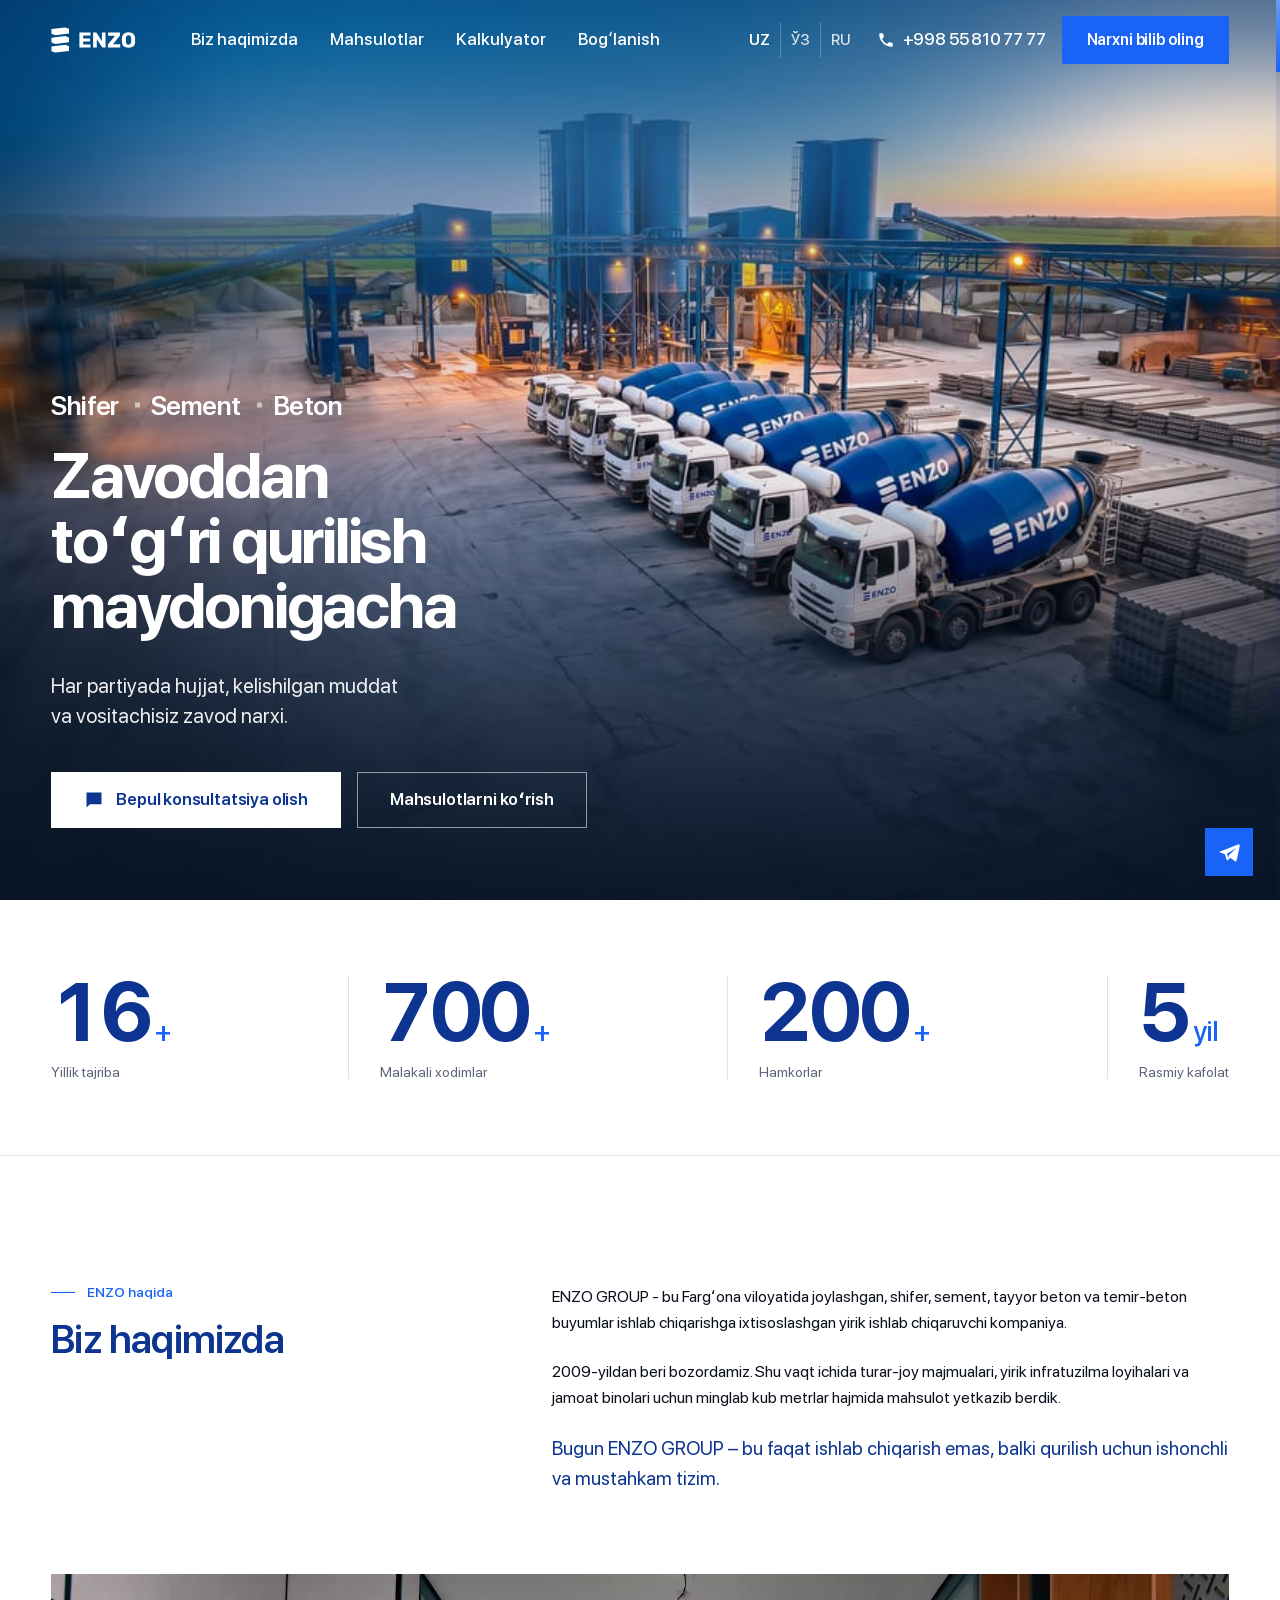
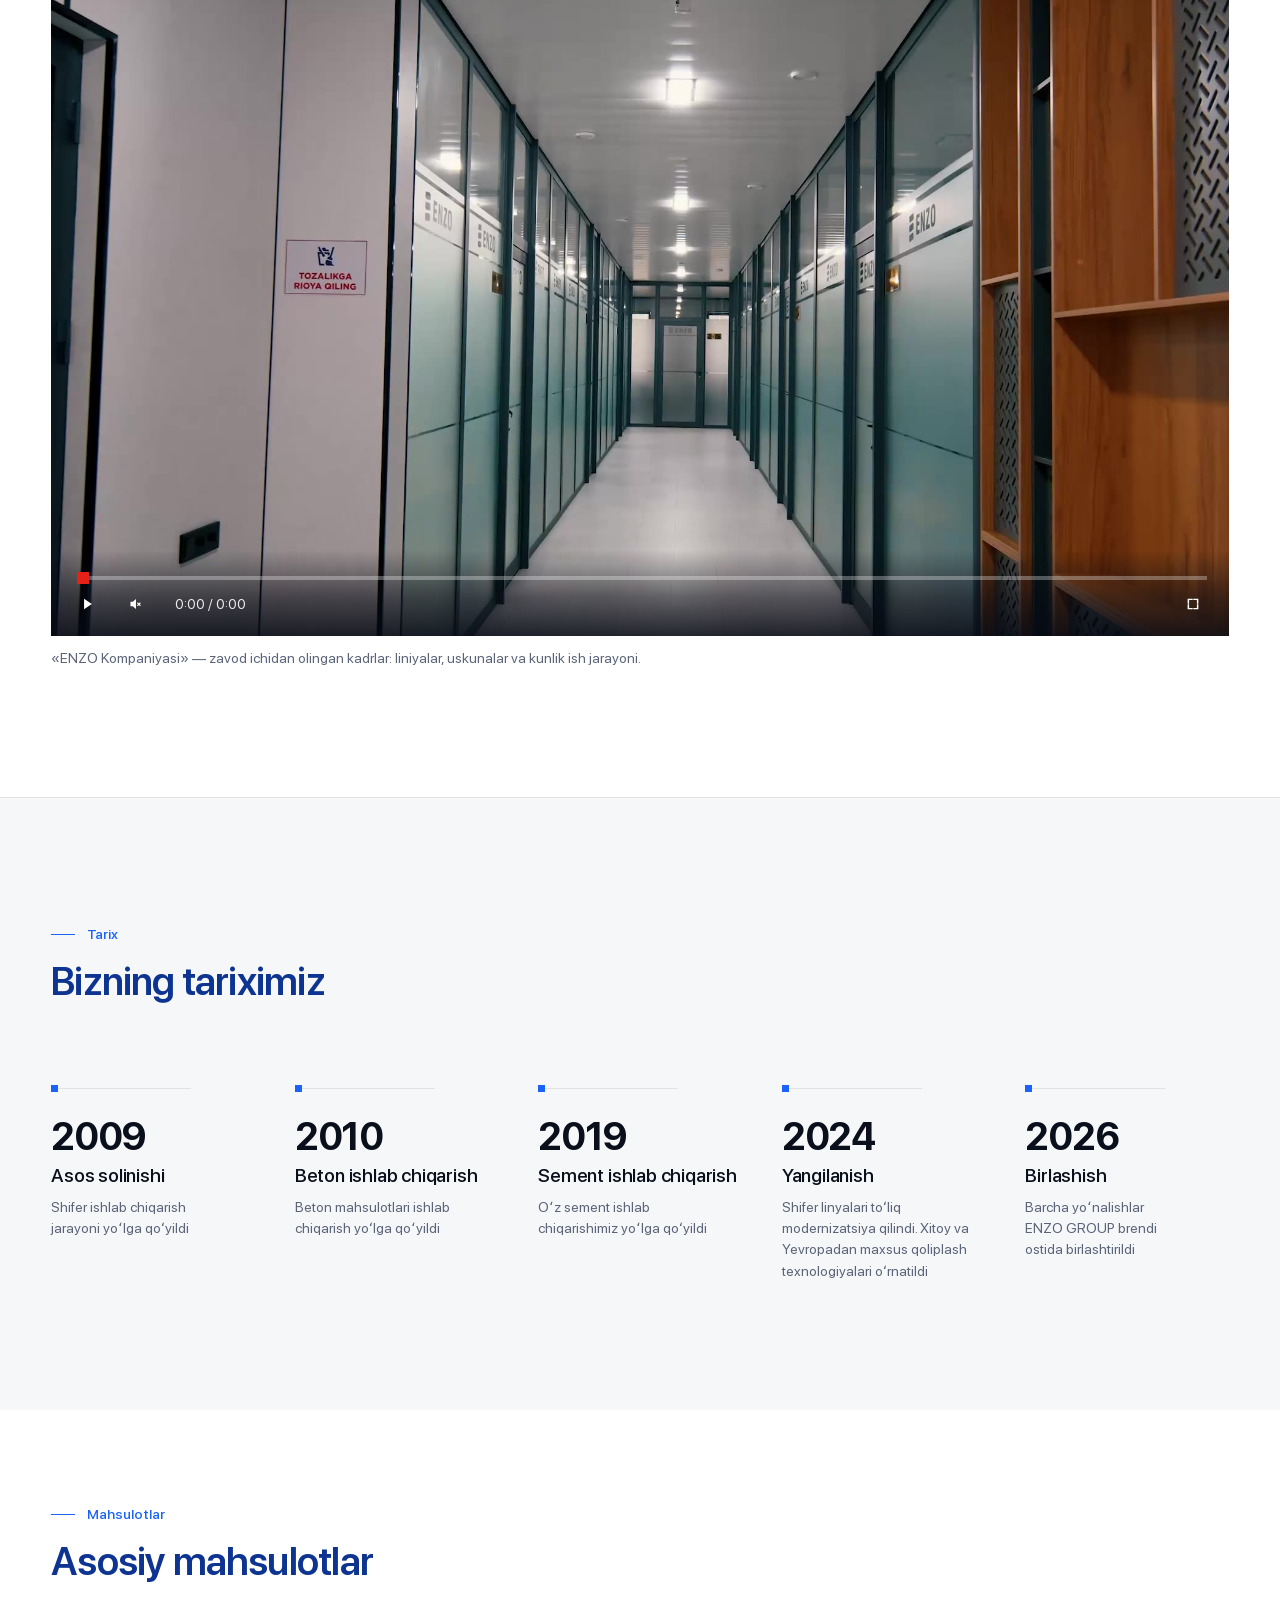
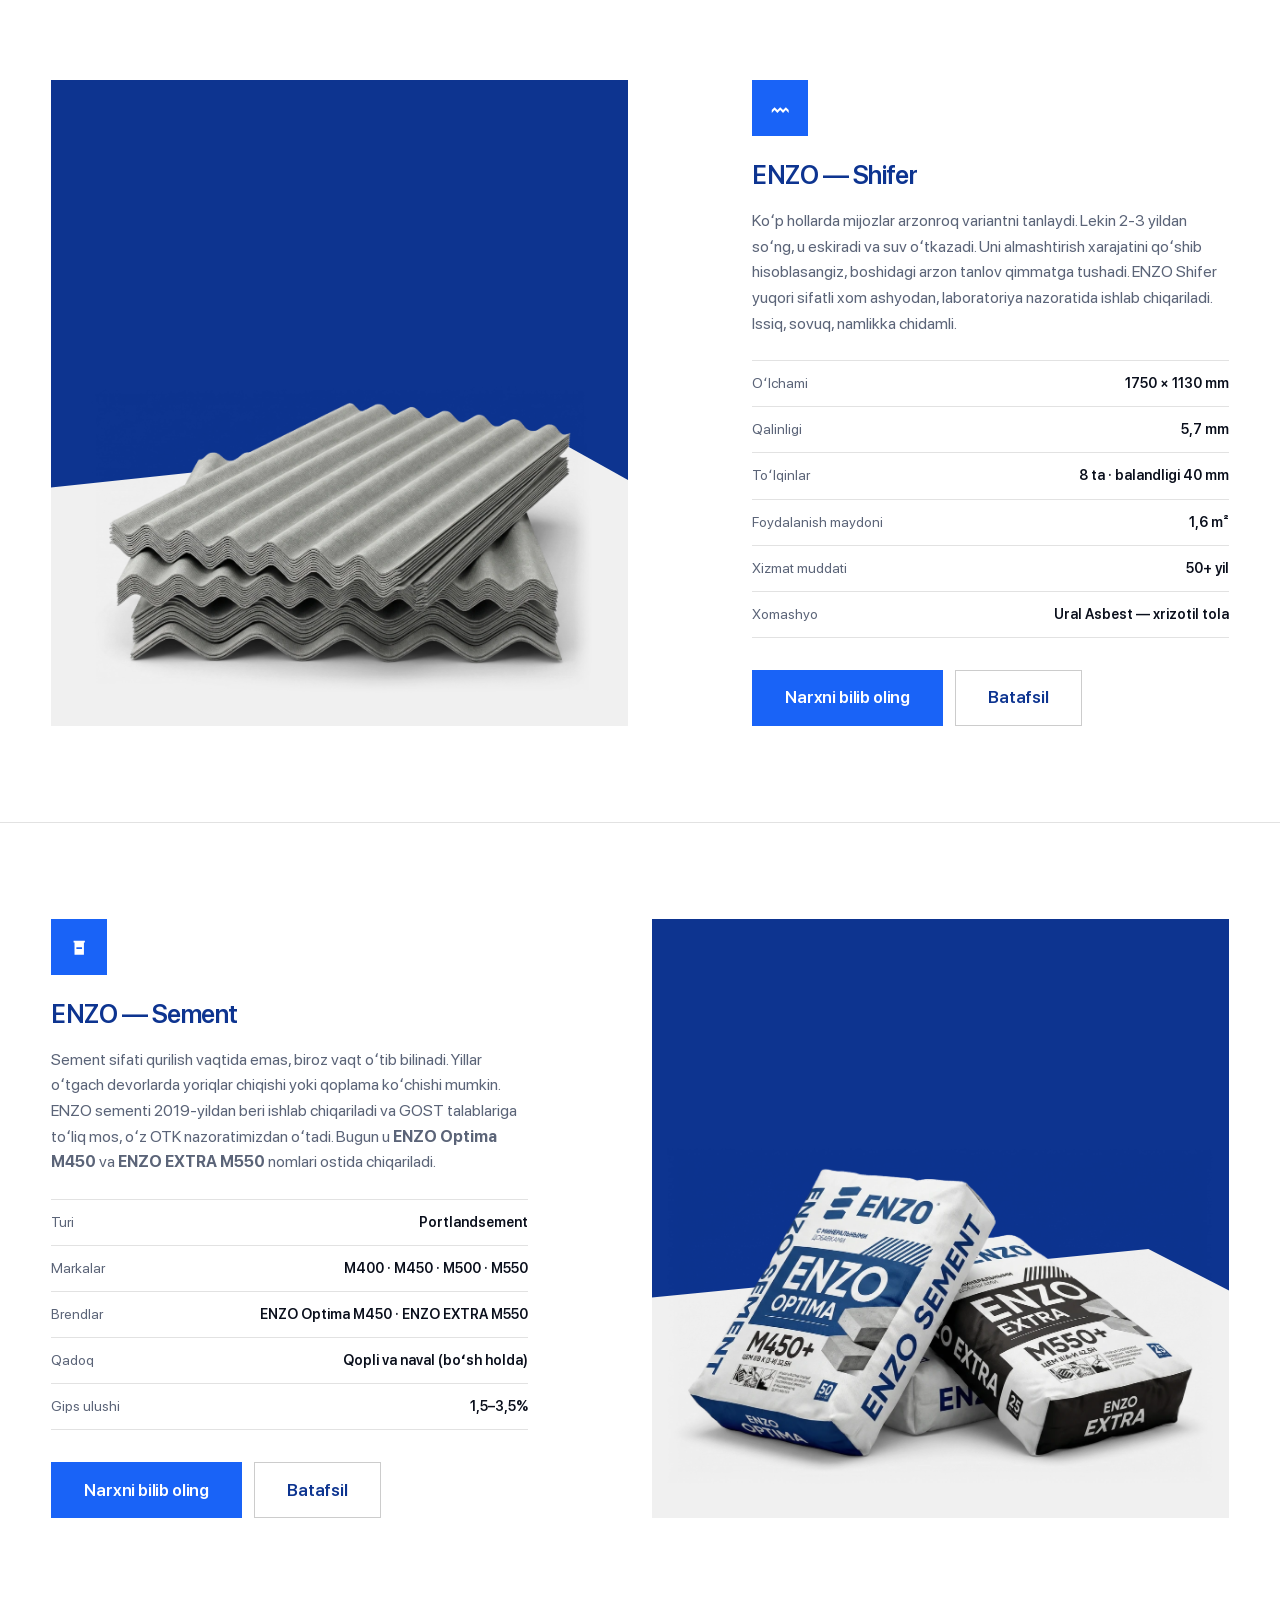
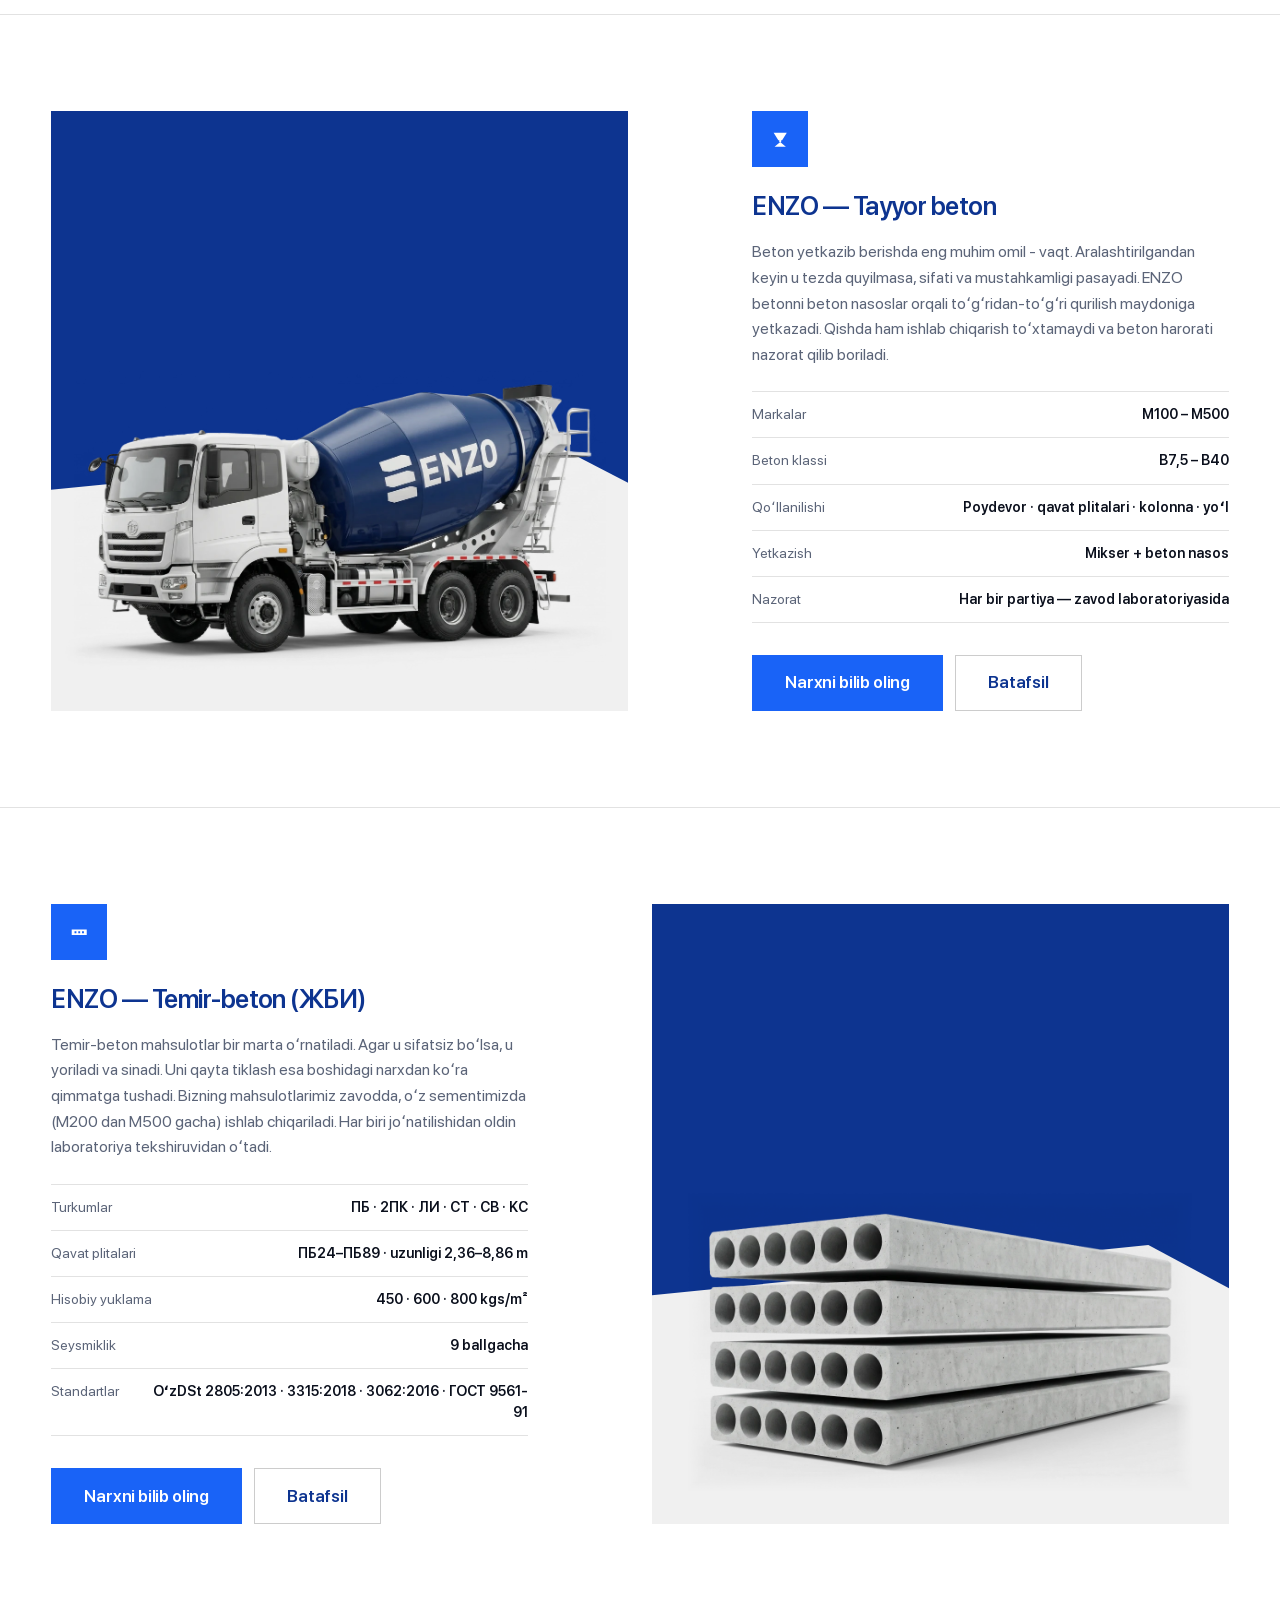
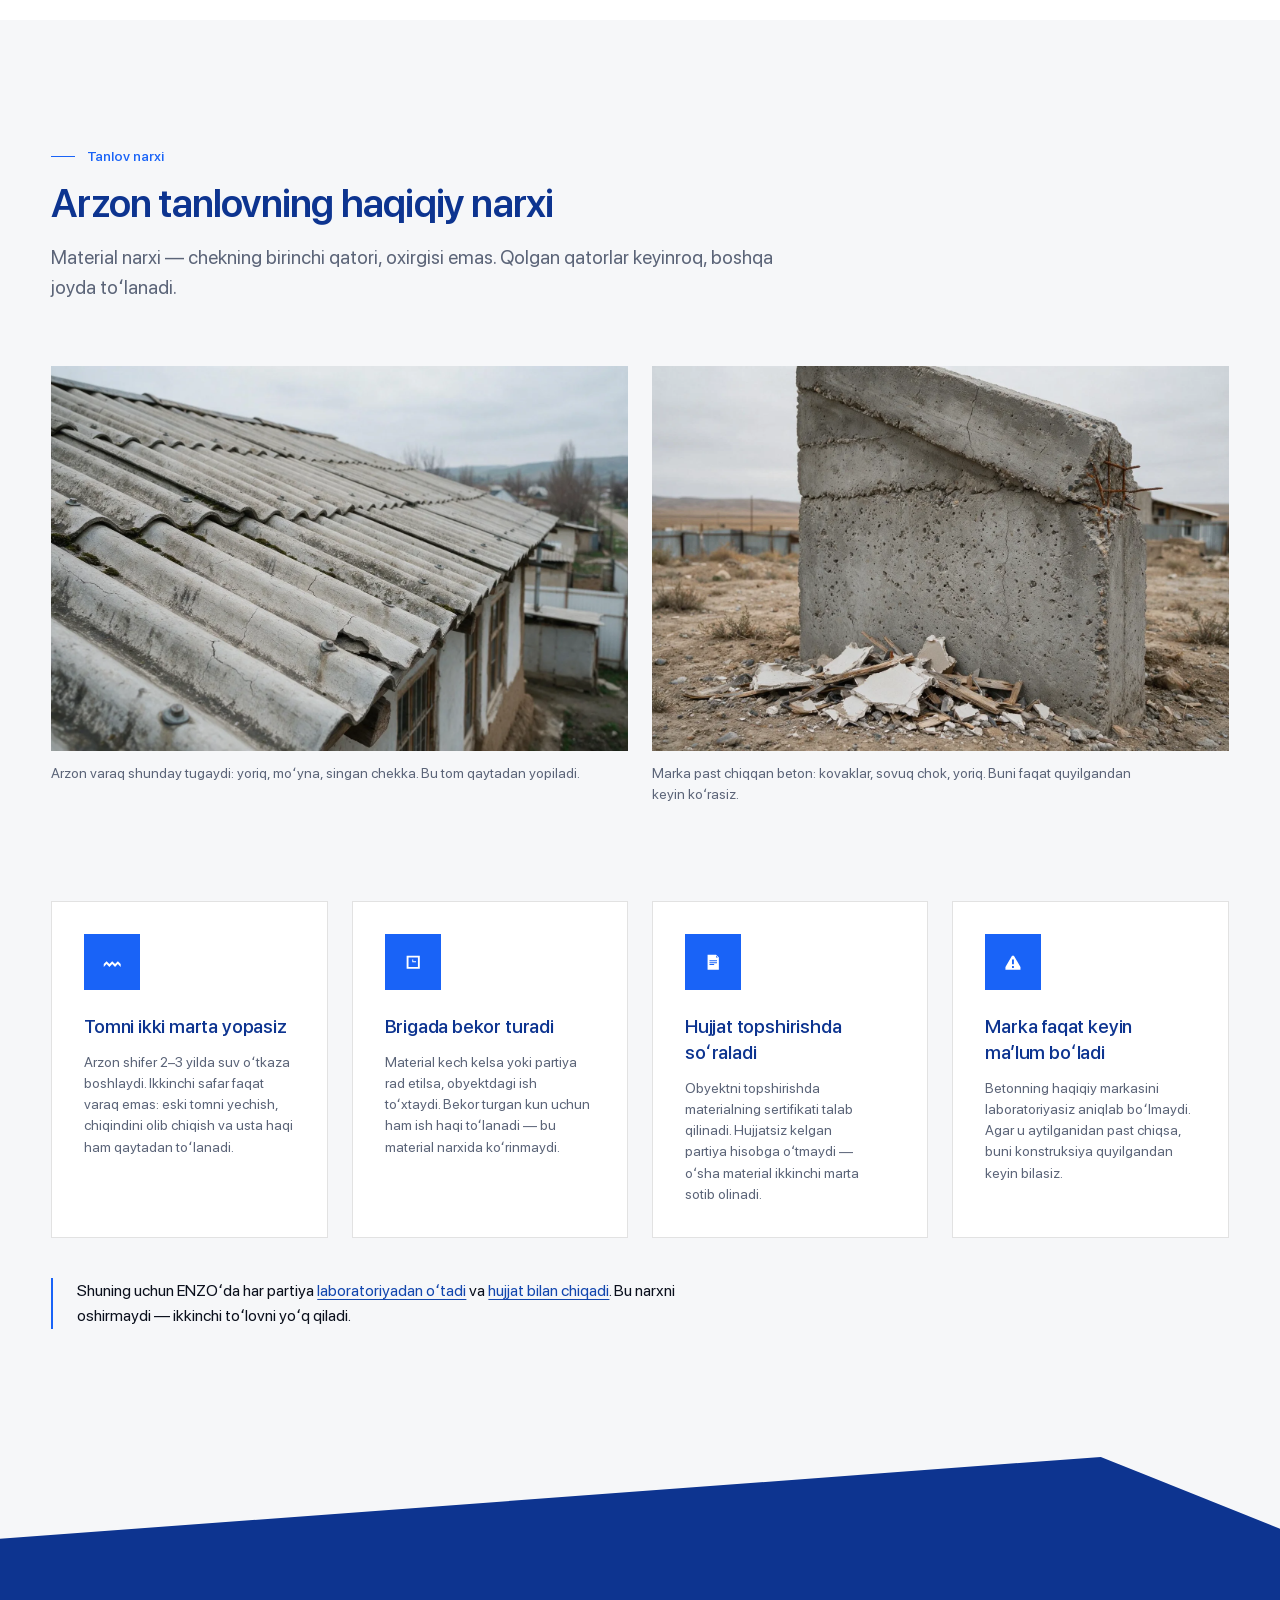
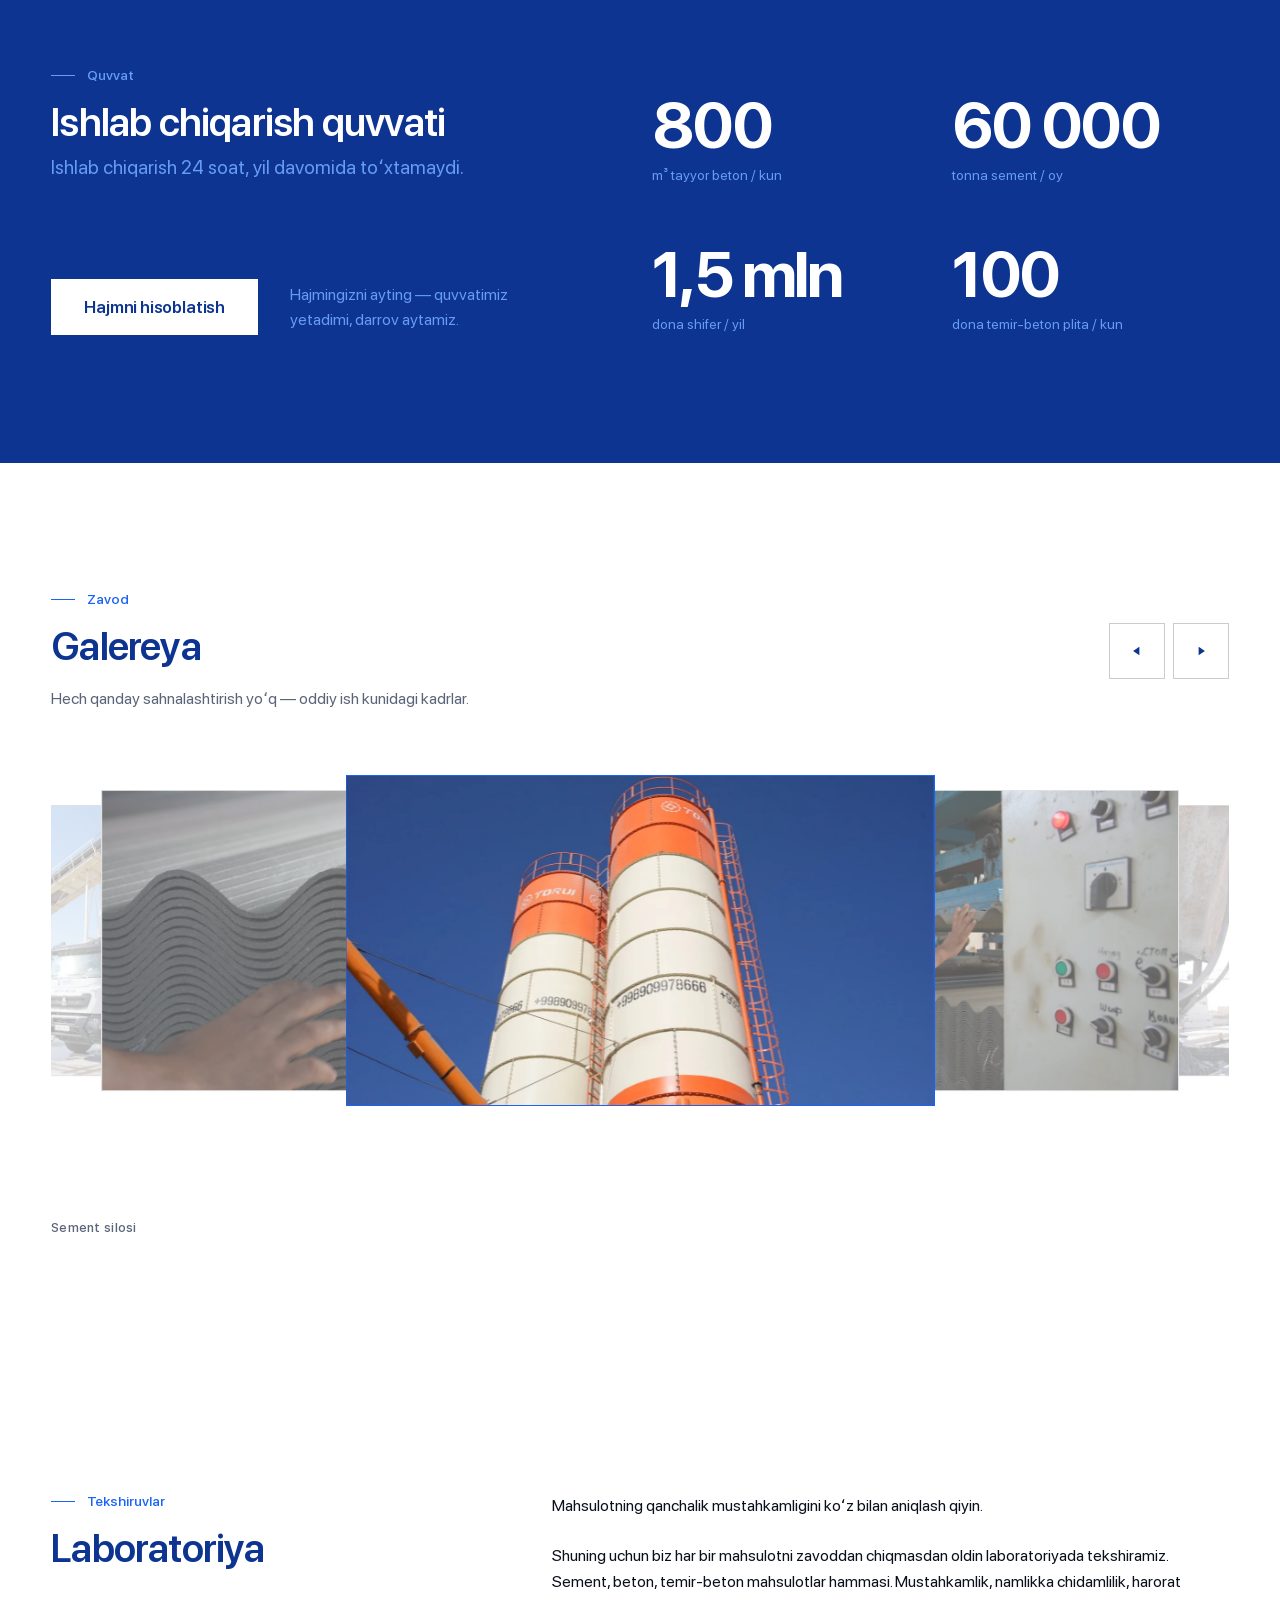
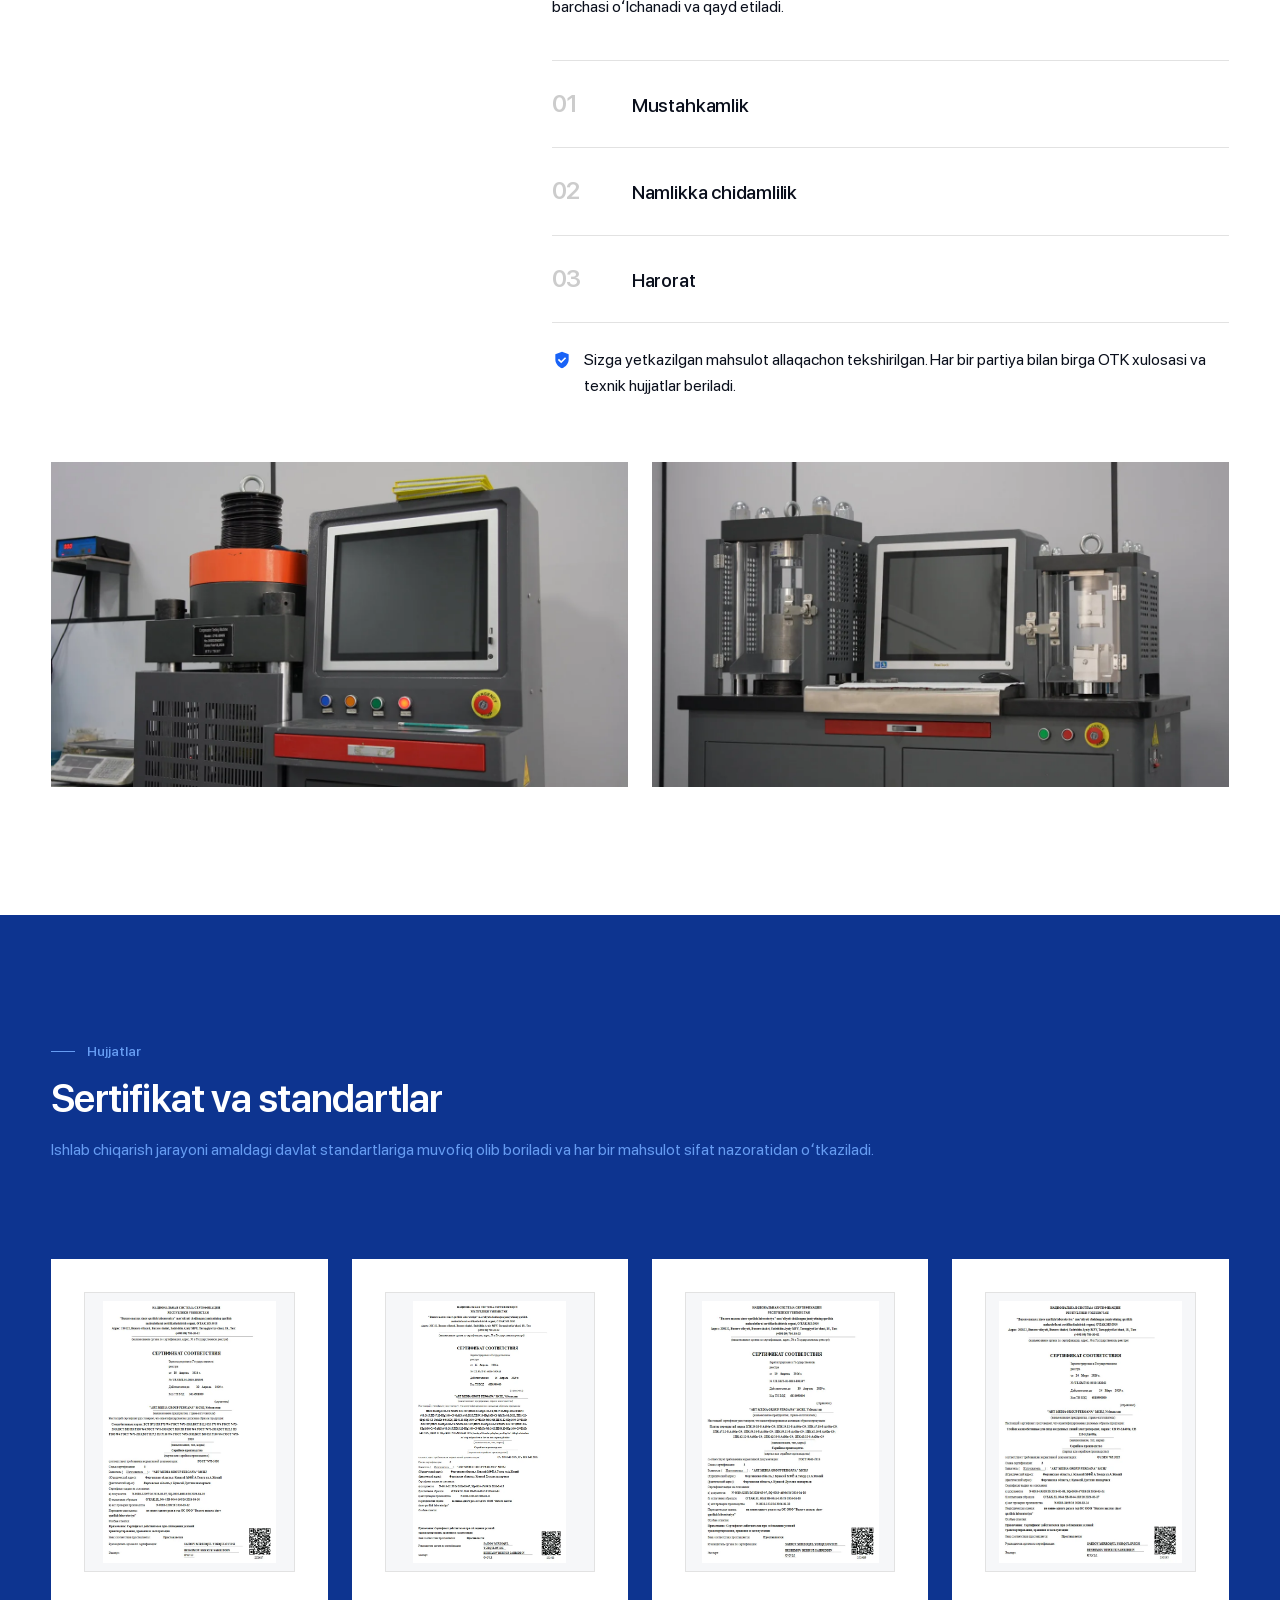
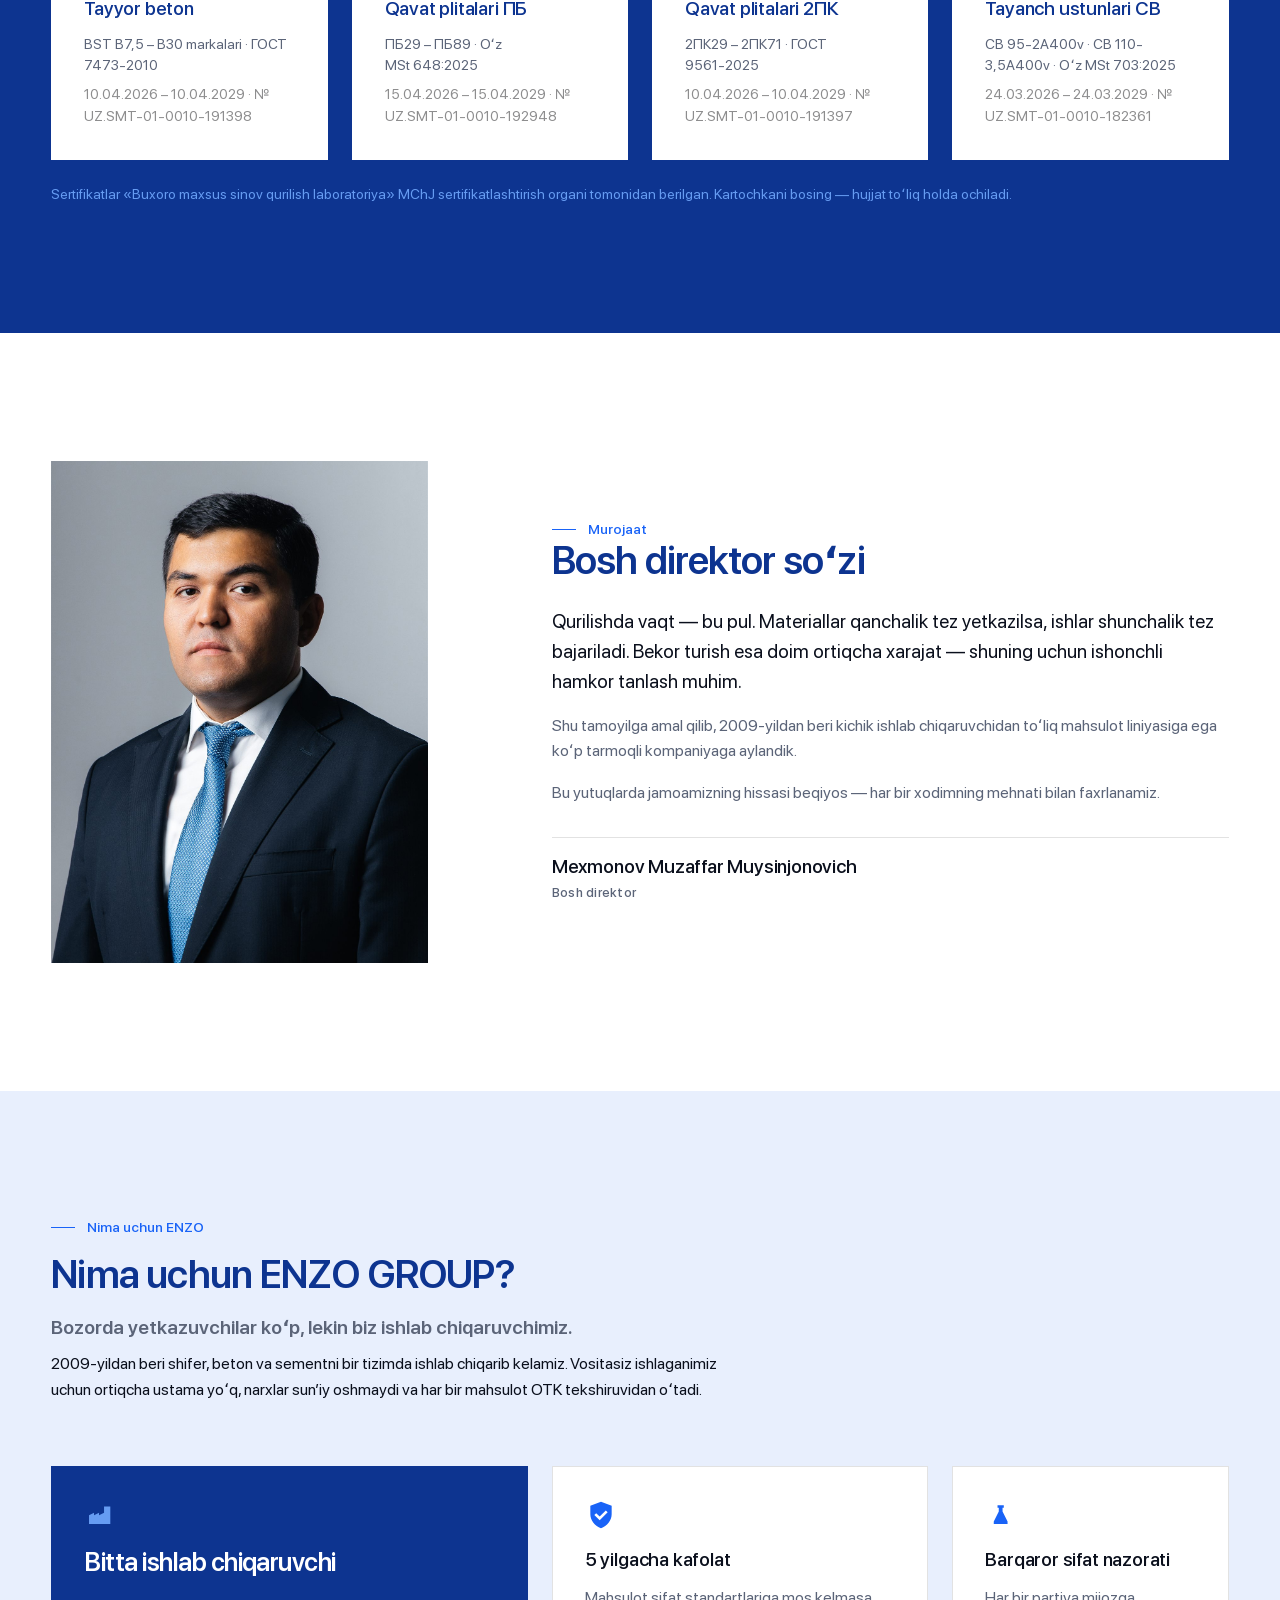
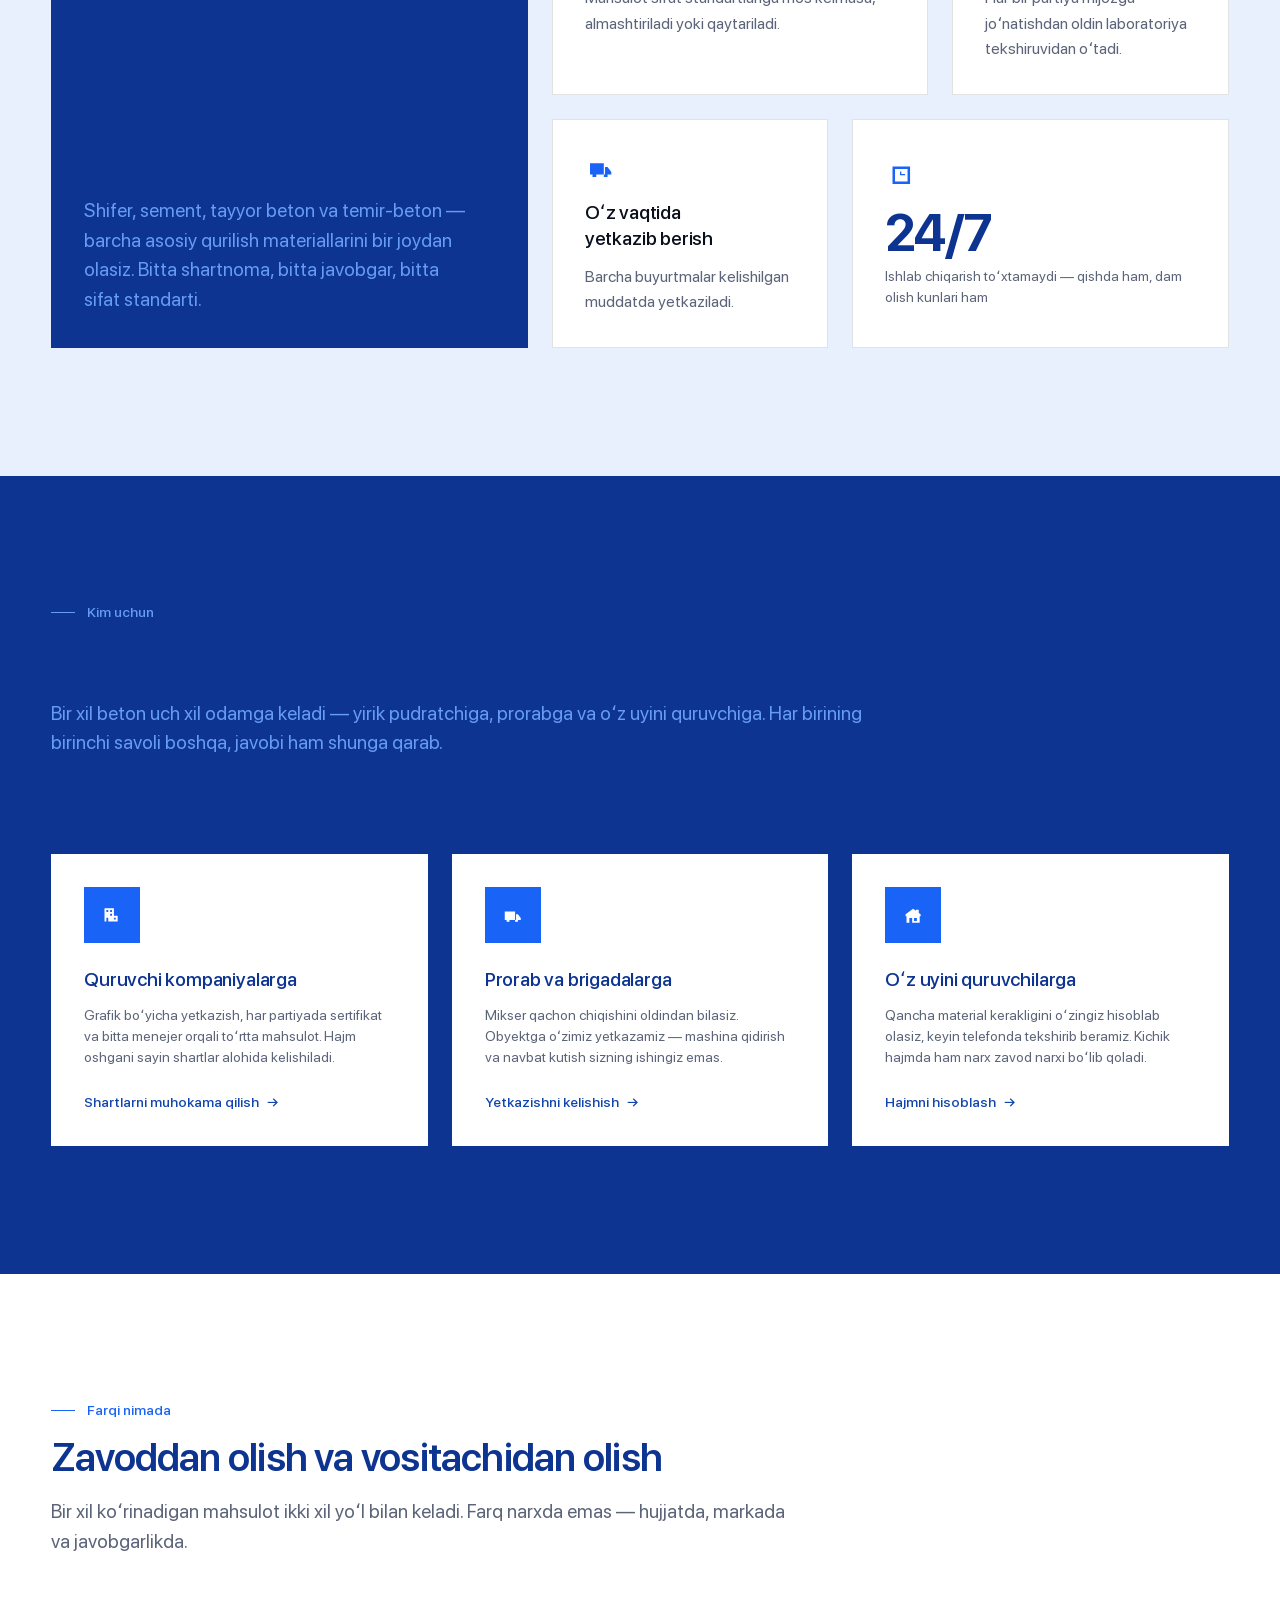
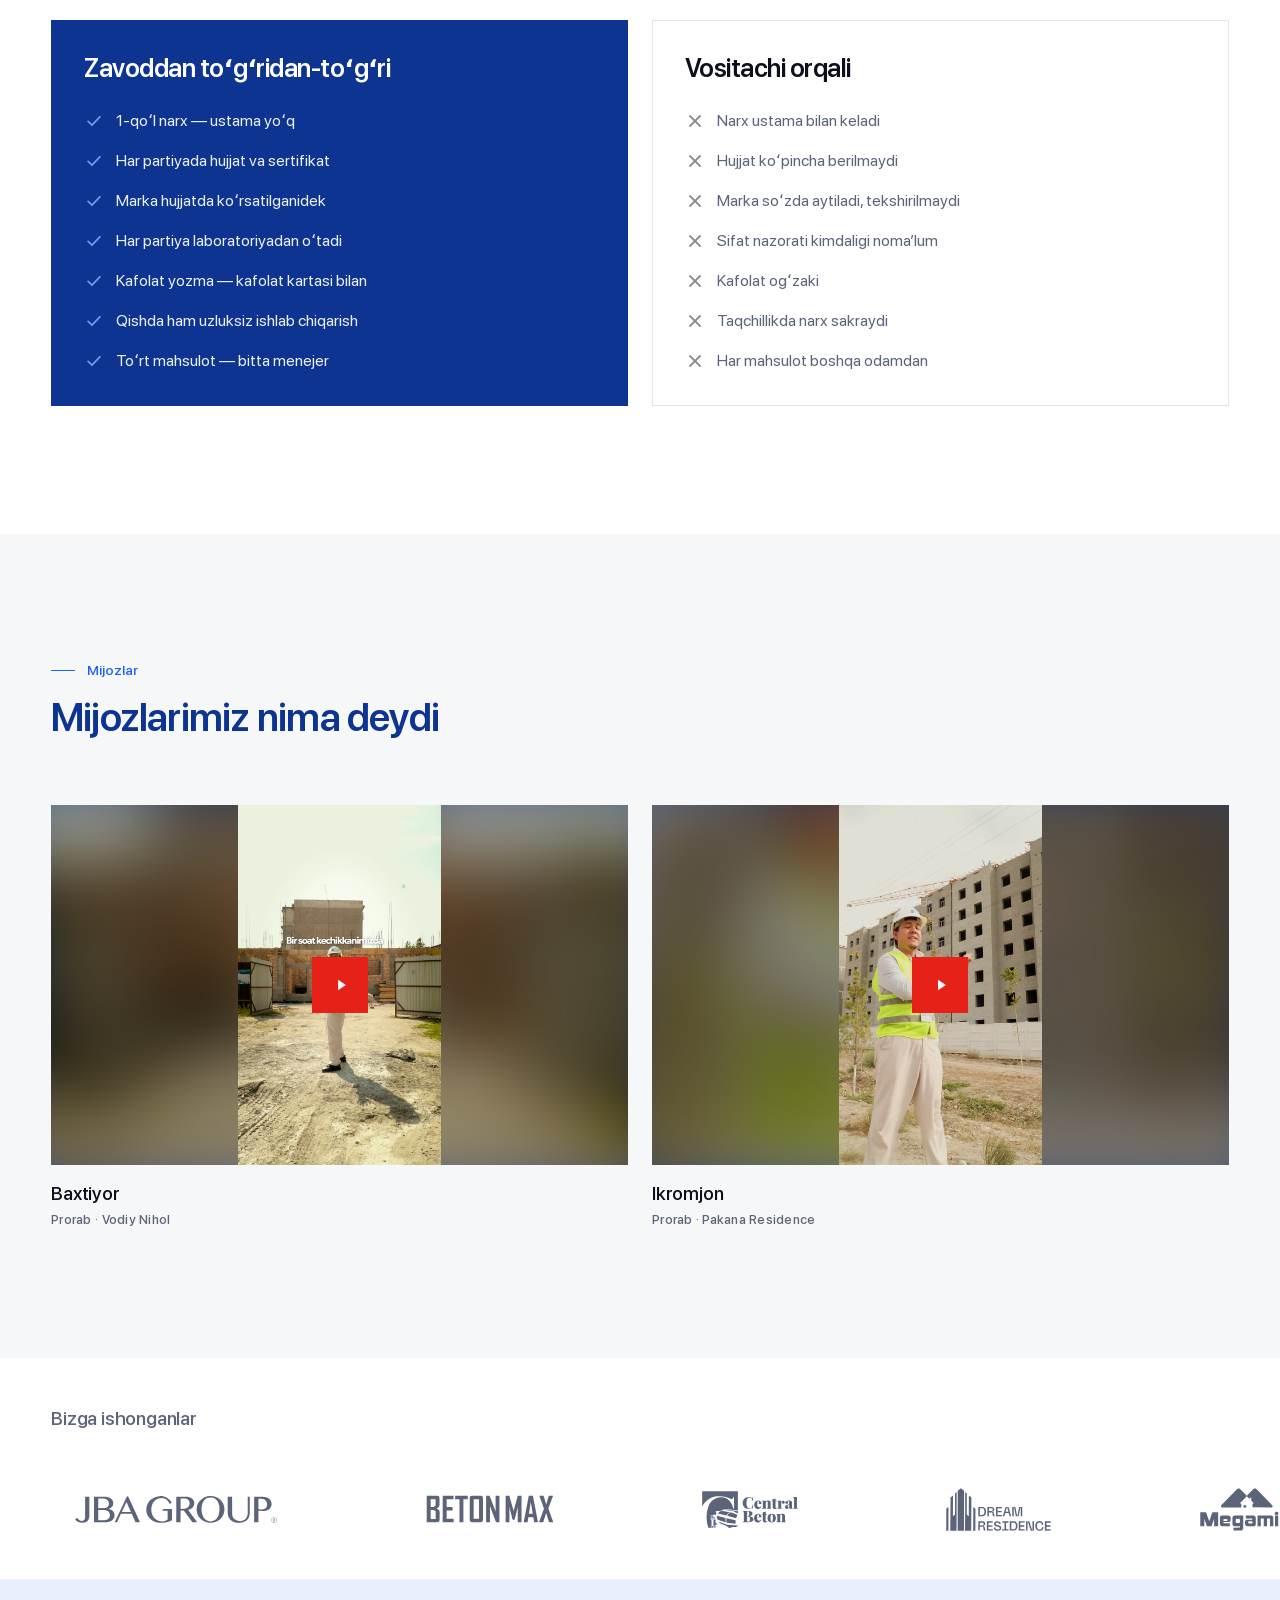
==== commit 893ae6c3: "Izoh tuzatildi" ====
--- a/index.html
+++ b/index.html
@@ -144,7 +144,7 @@
     </nav>
 
     <div class="header__actions">
-      <!-- Til almashtirgich. Tarjimalar hali yo'q — hamma bo'lim tasdiqlangandan
+      <!-- Til almashtirgich — desktopda ham, telefonda ham SHU YERDA turadi
            (mijoz qarori, 2026-08-22). Ishlashi: js/i18n.js. -->
       <div class="lang" role="group" aria-label="Sayt tili" data-i18n-attr="aria-label:t5d204d59">
         <button type="button" class="lang__opt is-active" data-lang="uz" aria-current="true" data-i18n="t033625f0">UZ</button>
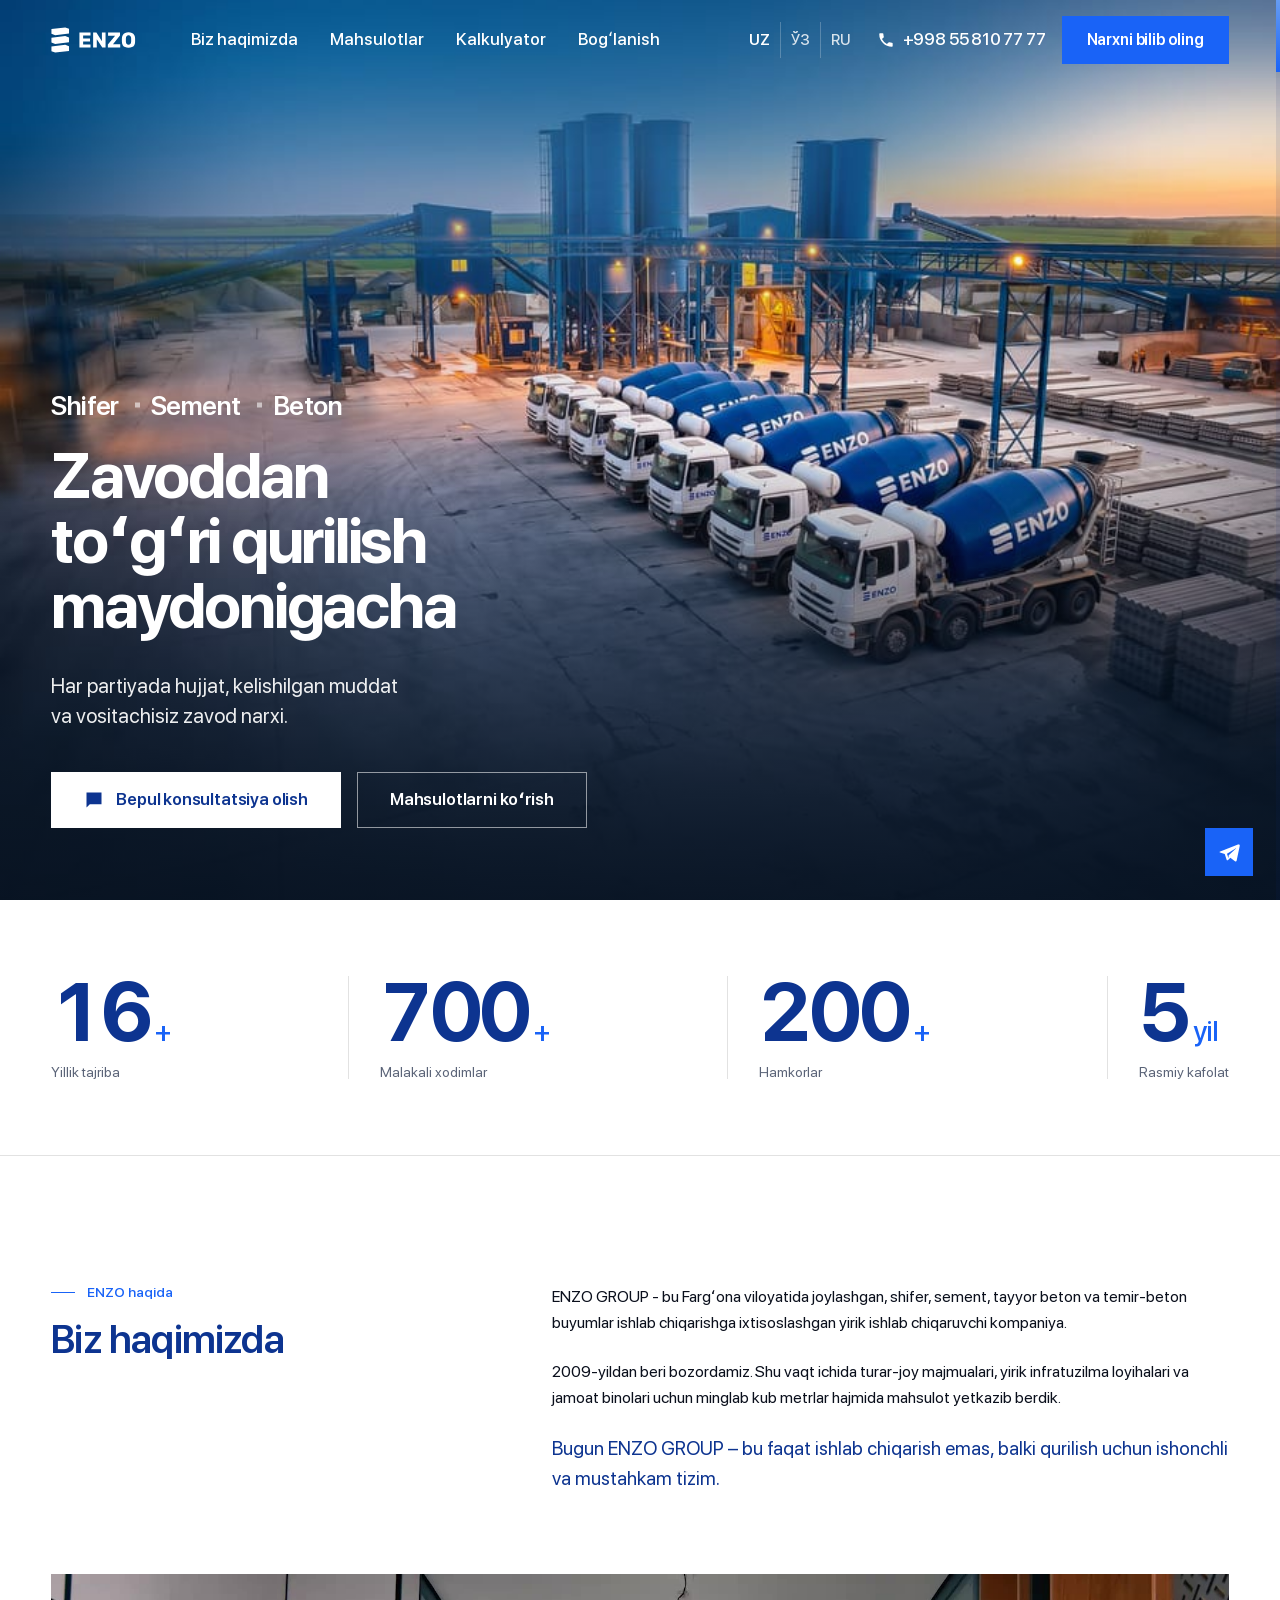
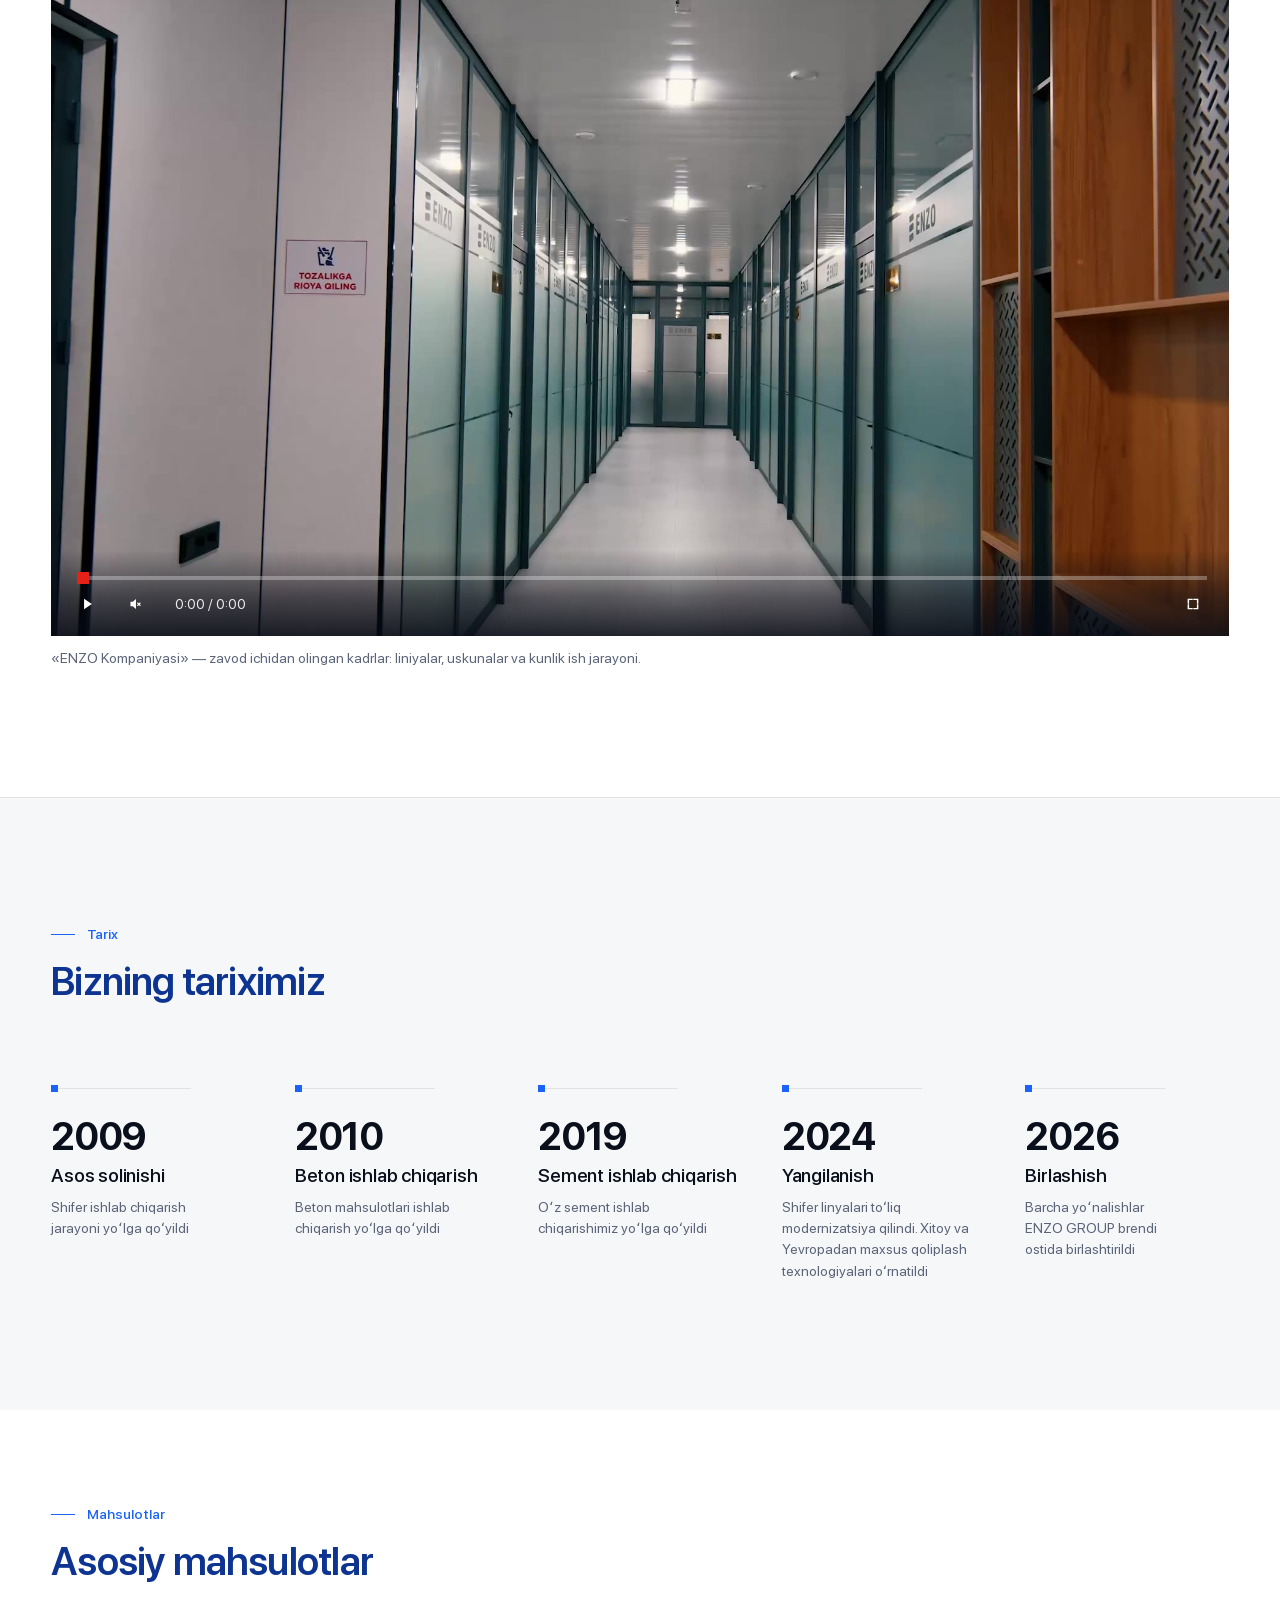
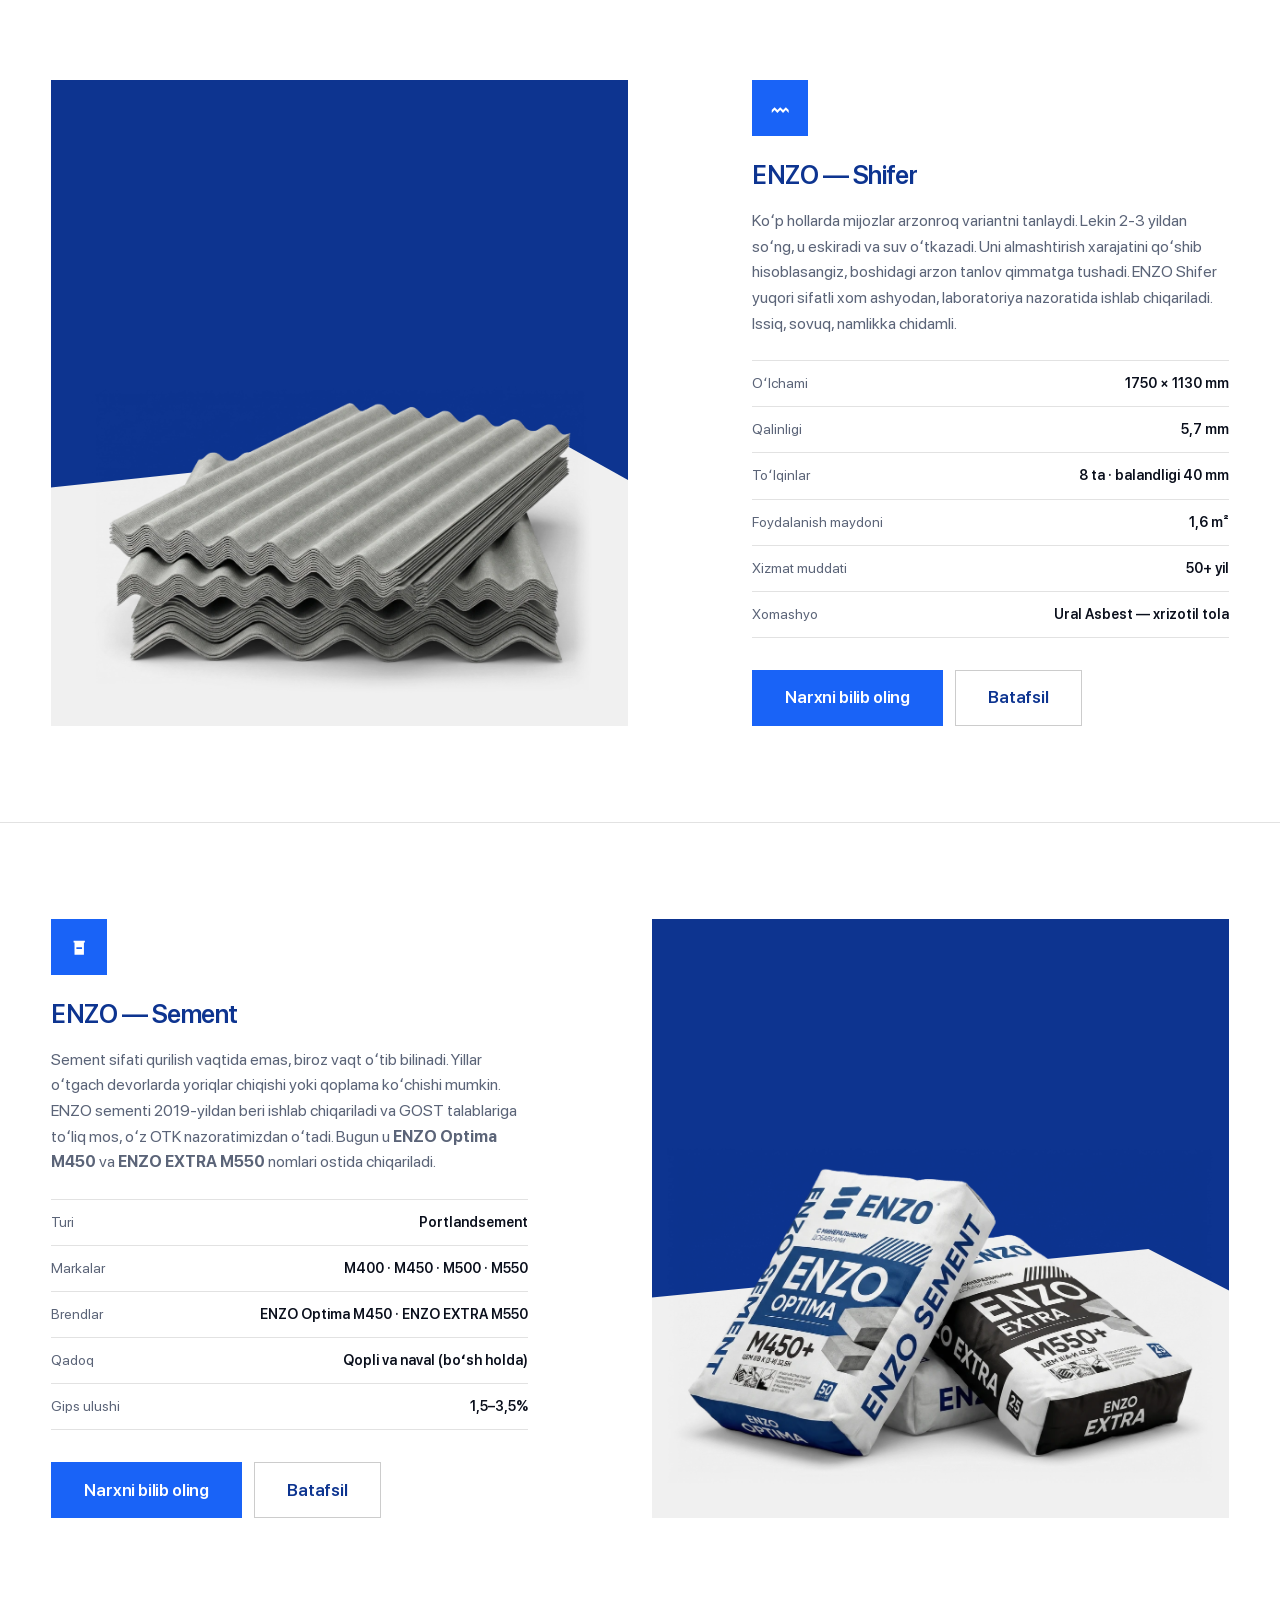
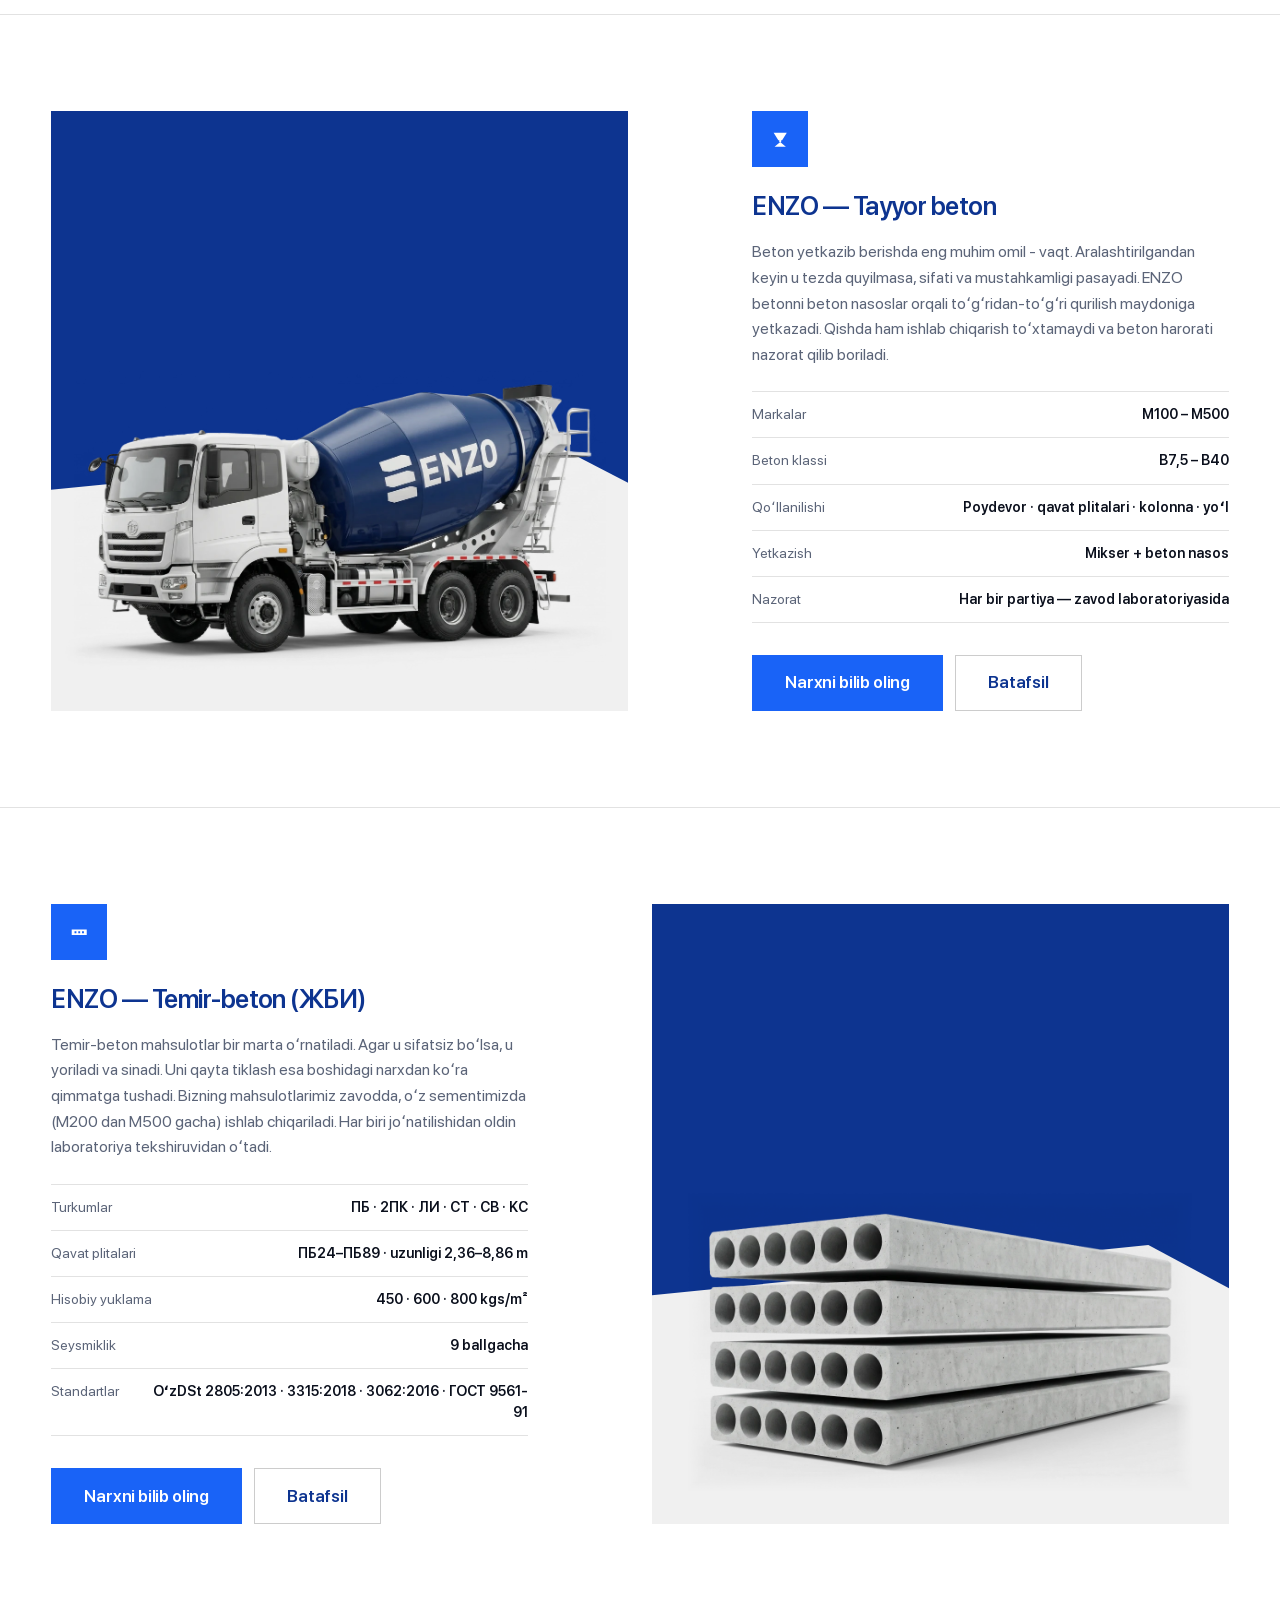
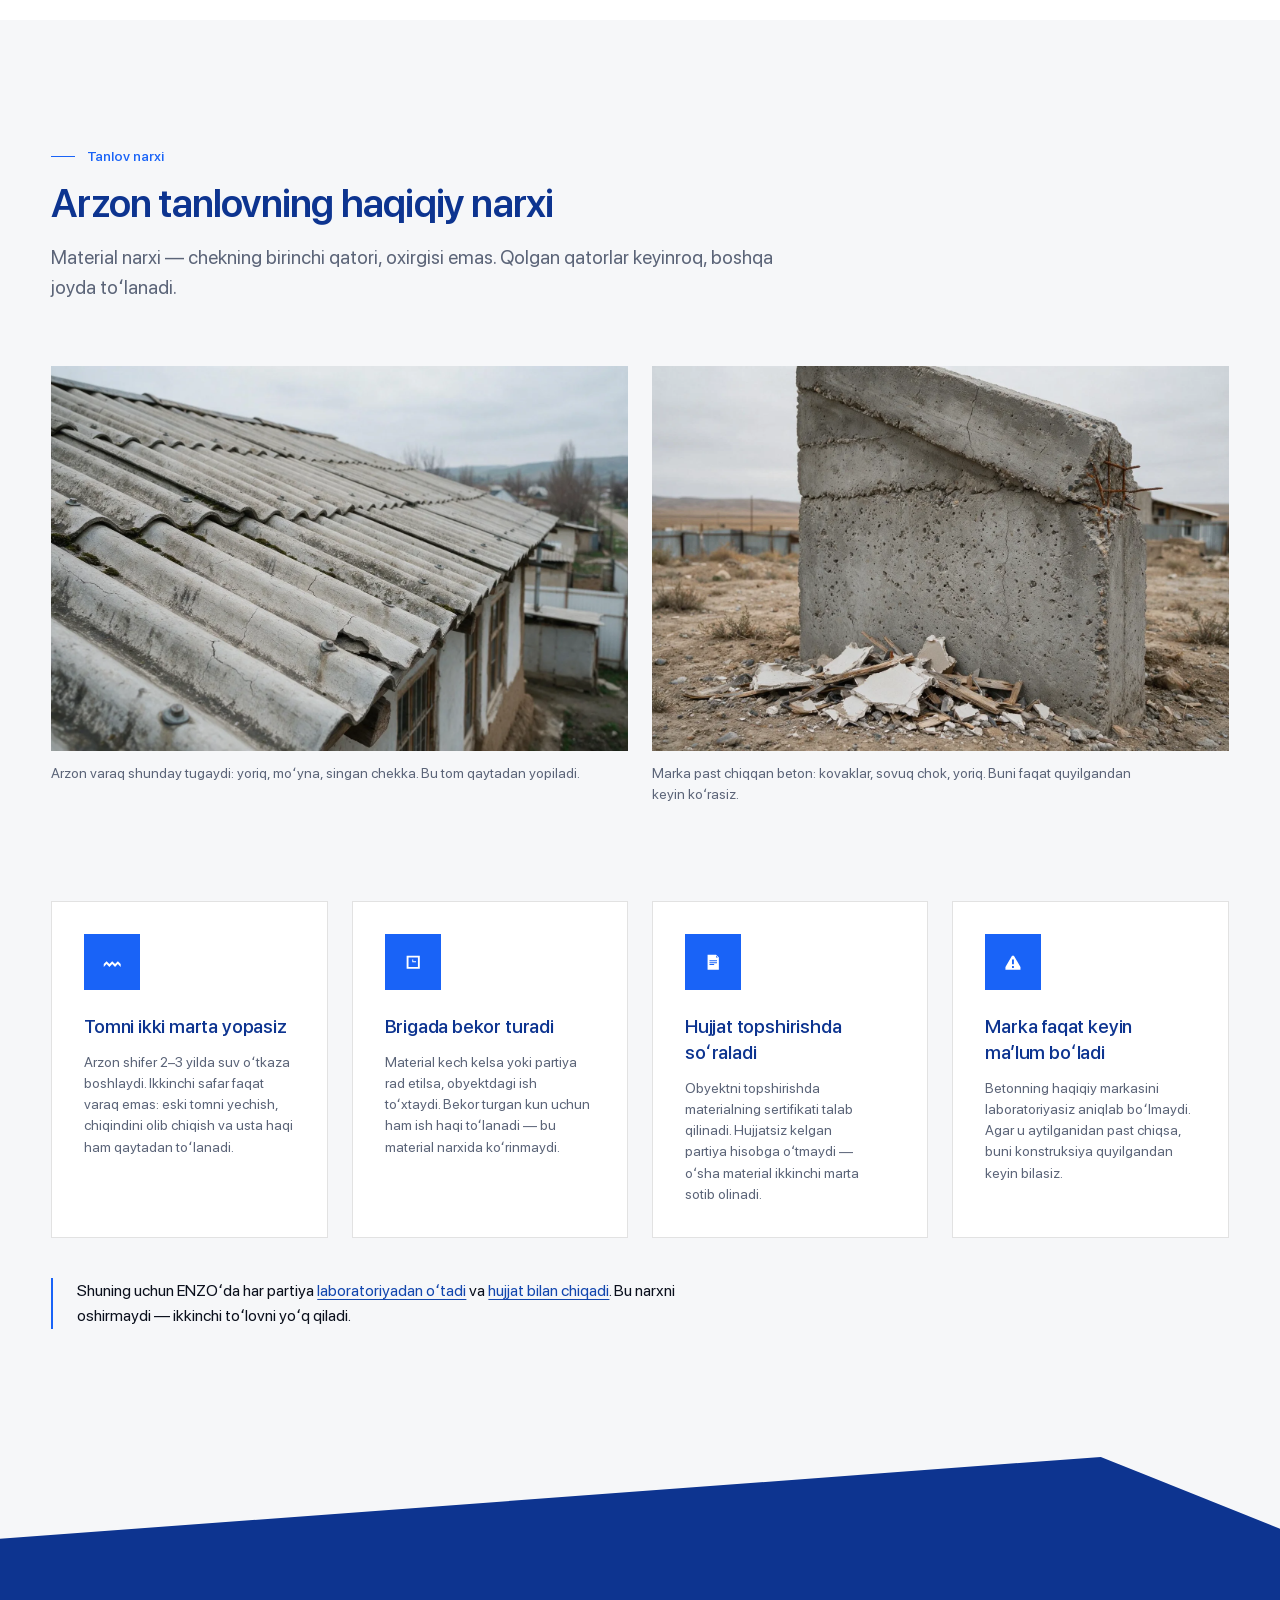
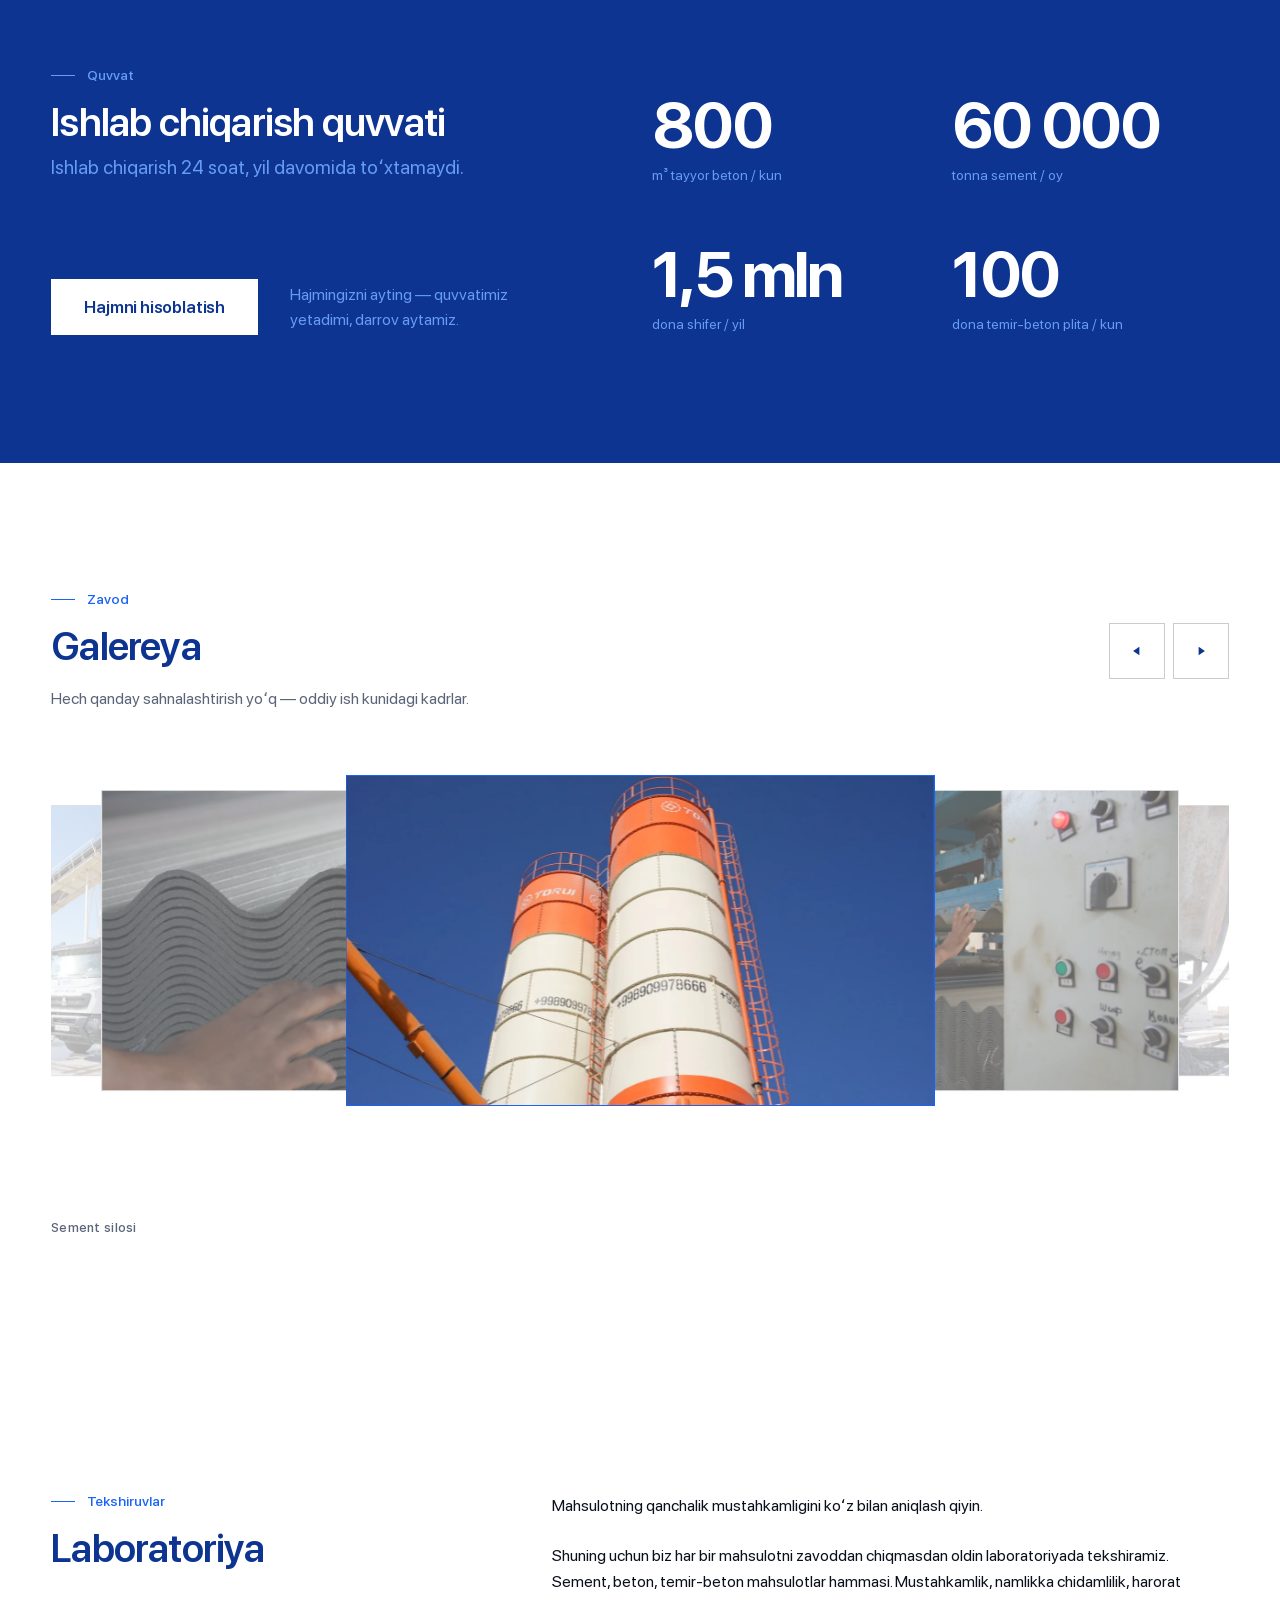
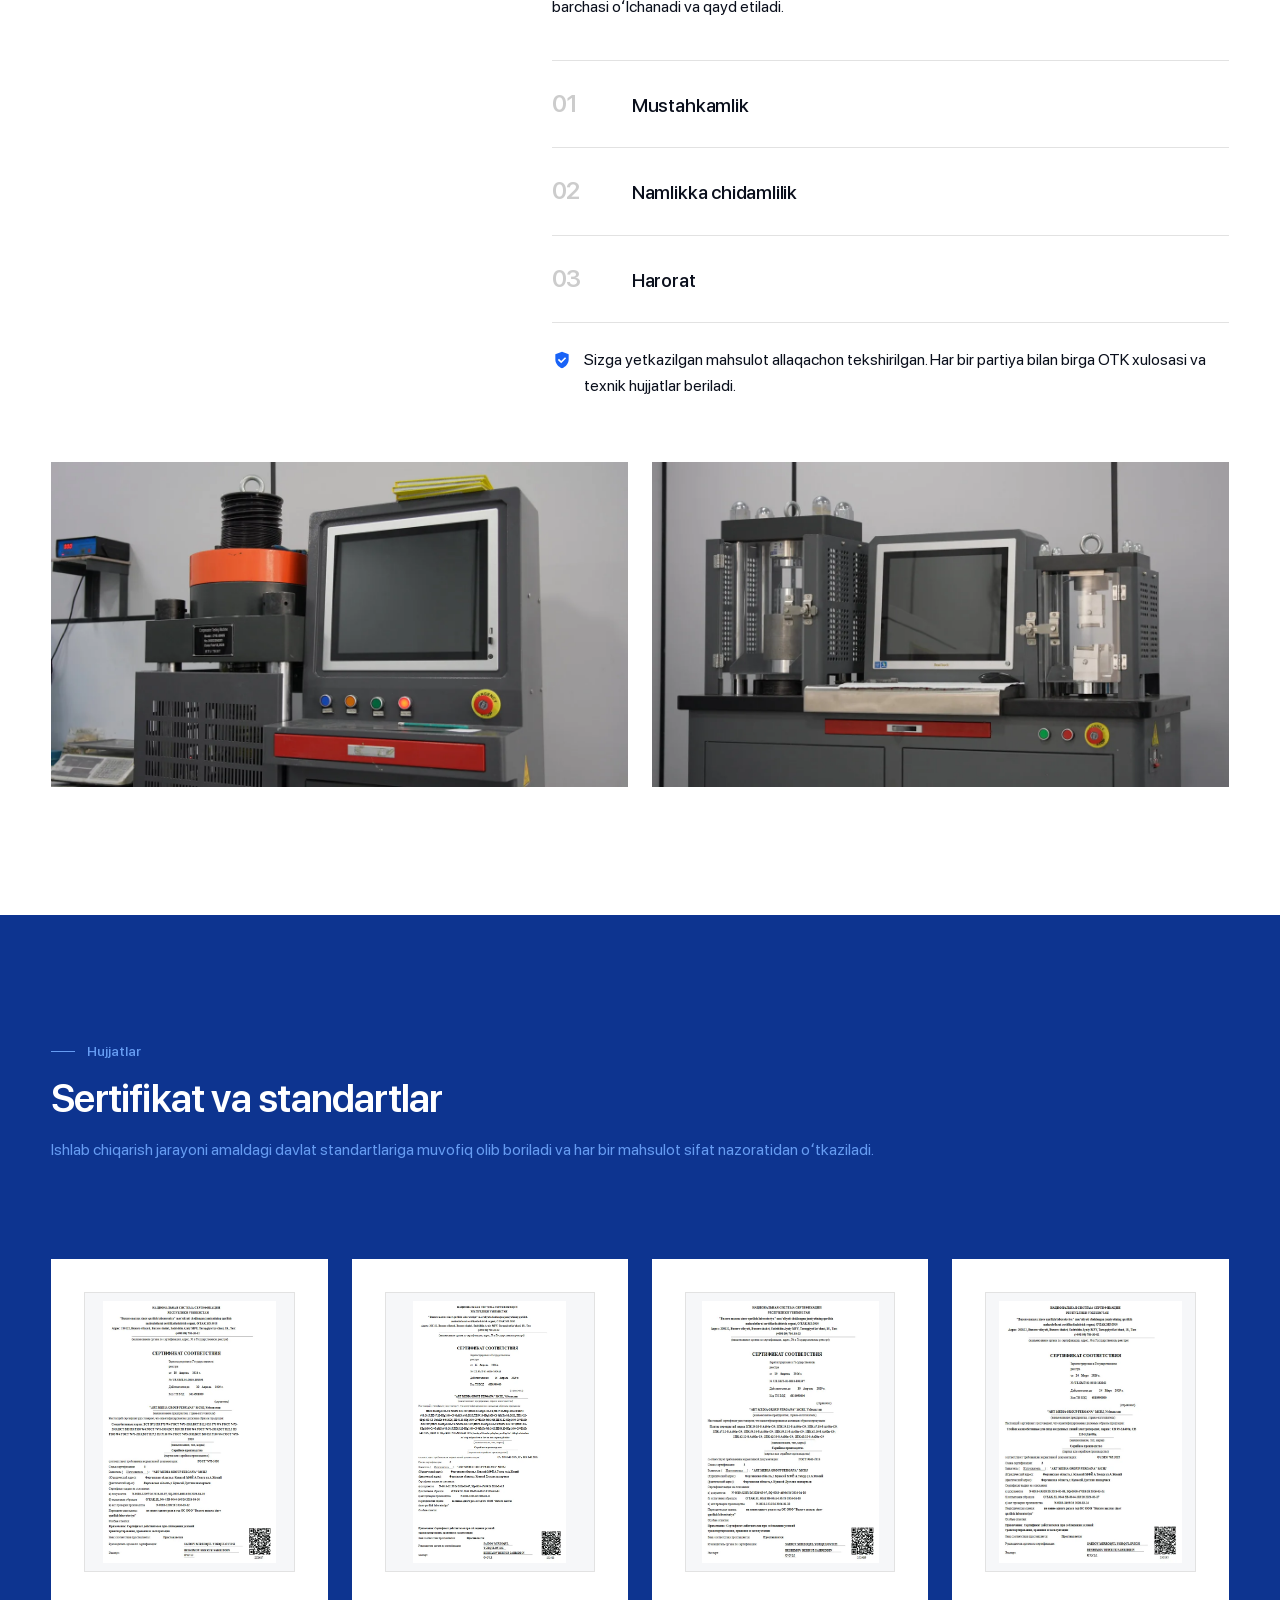
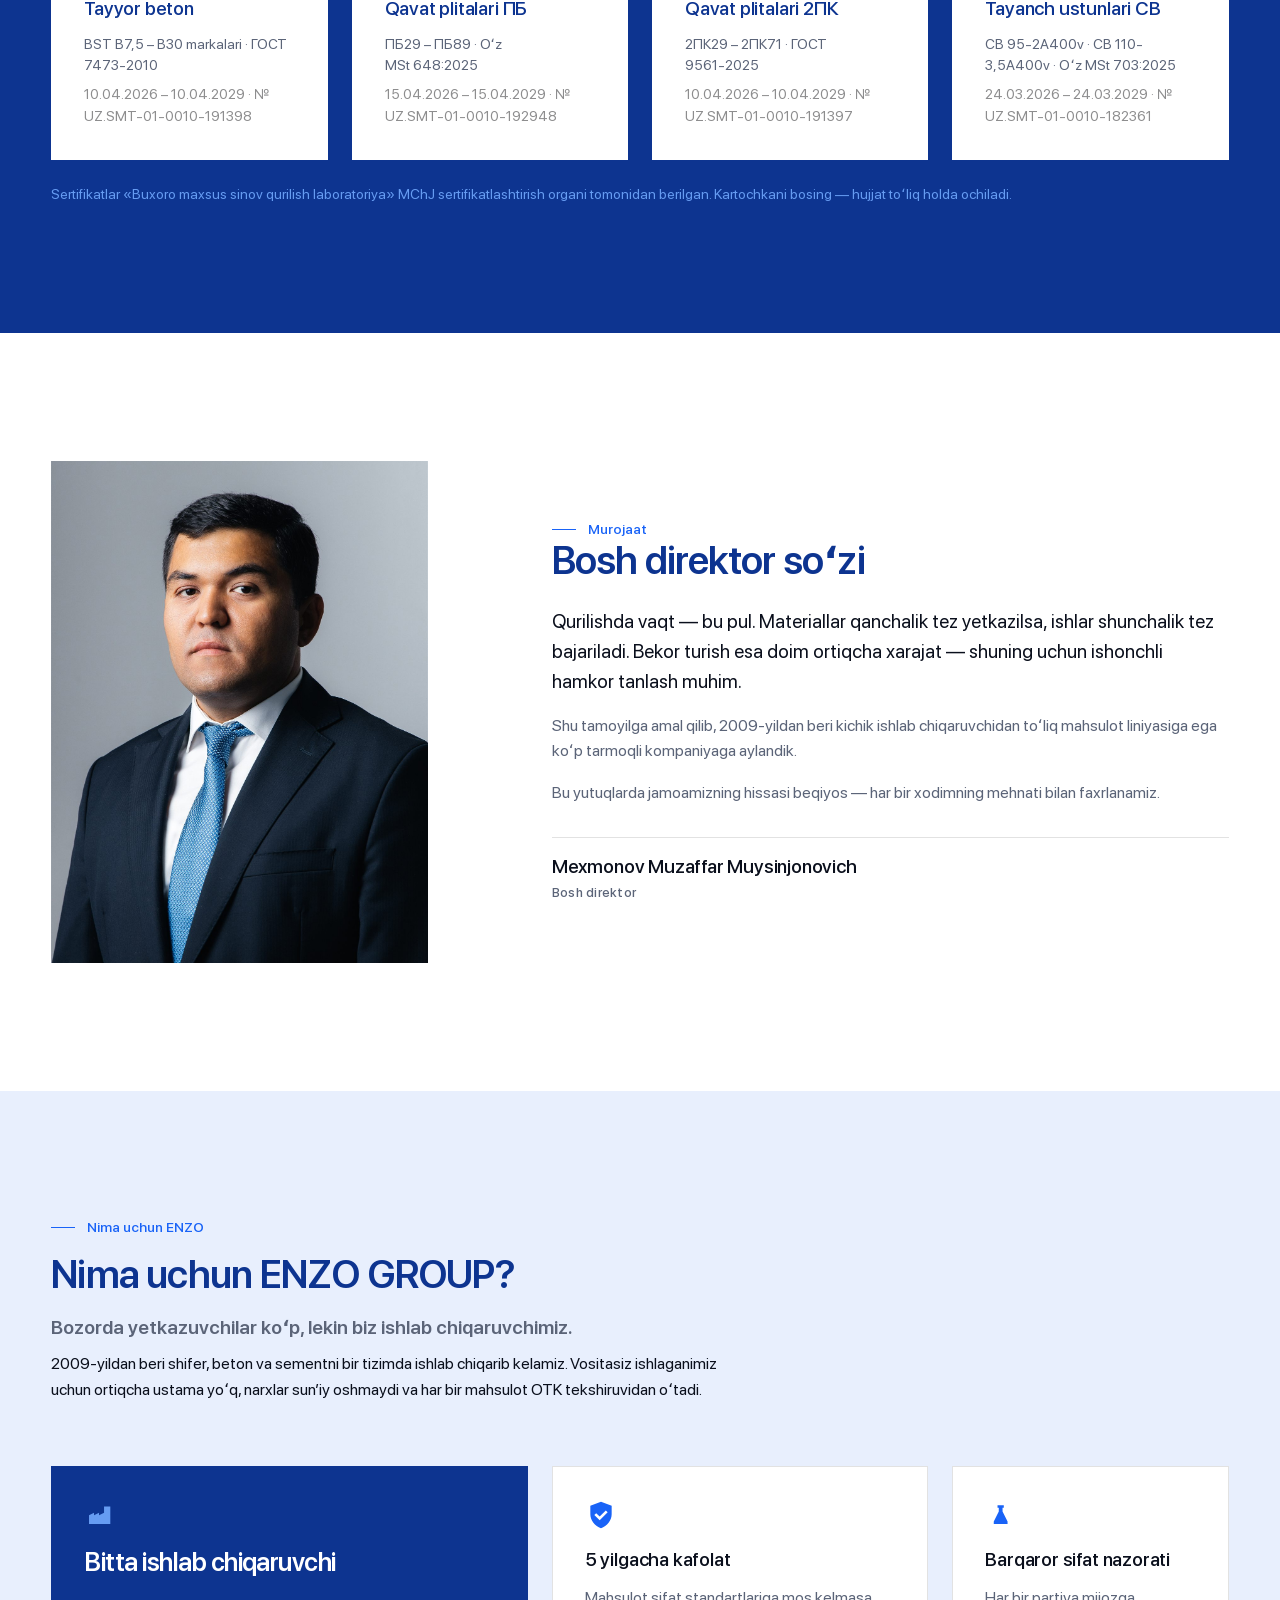
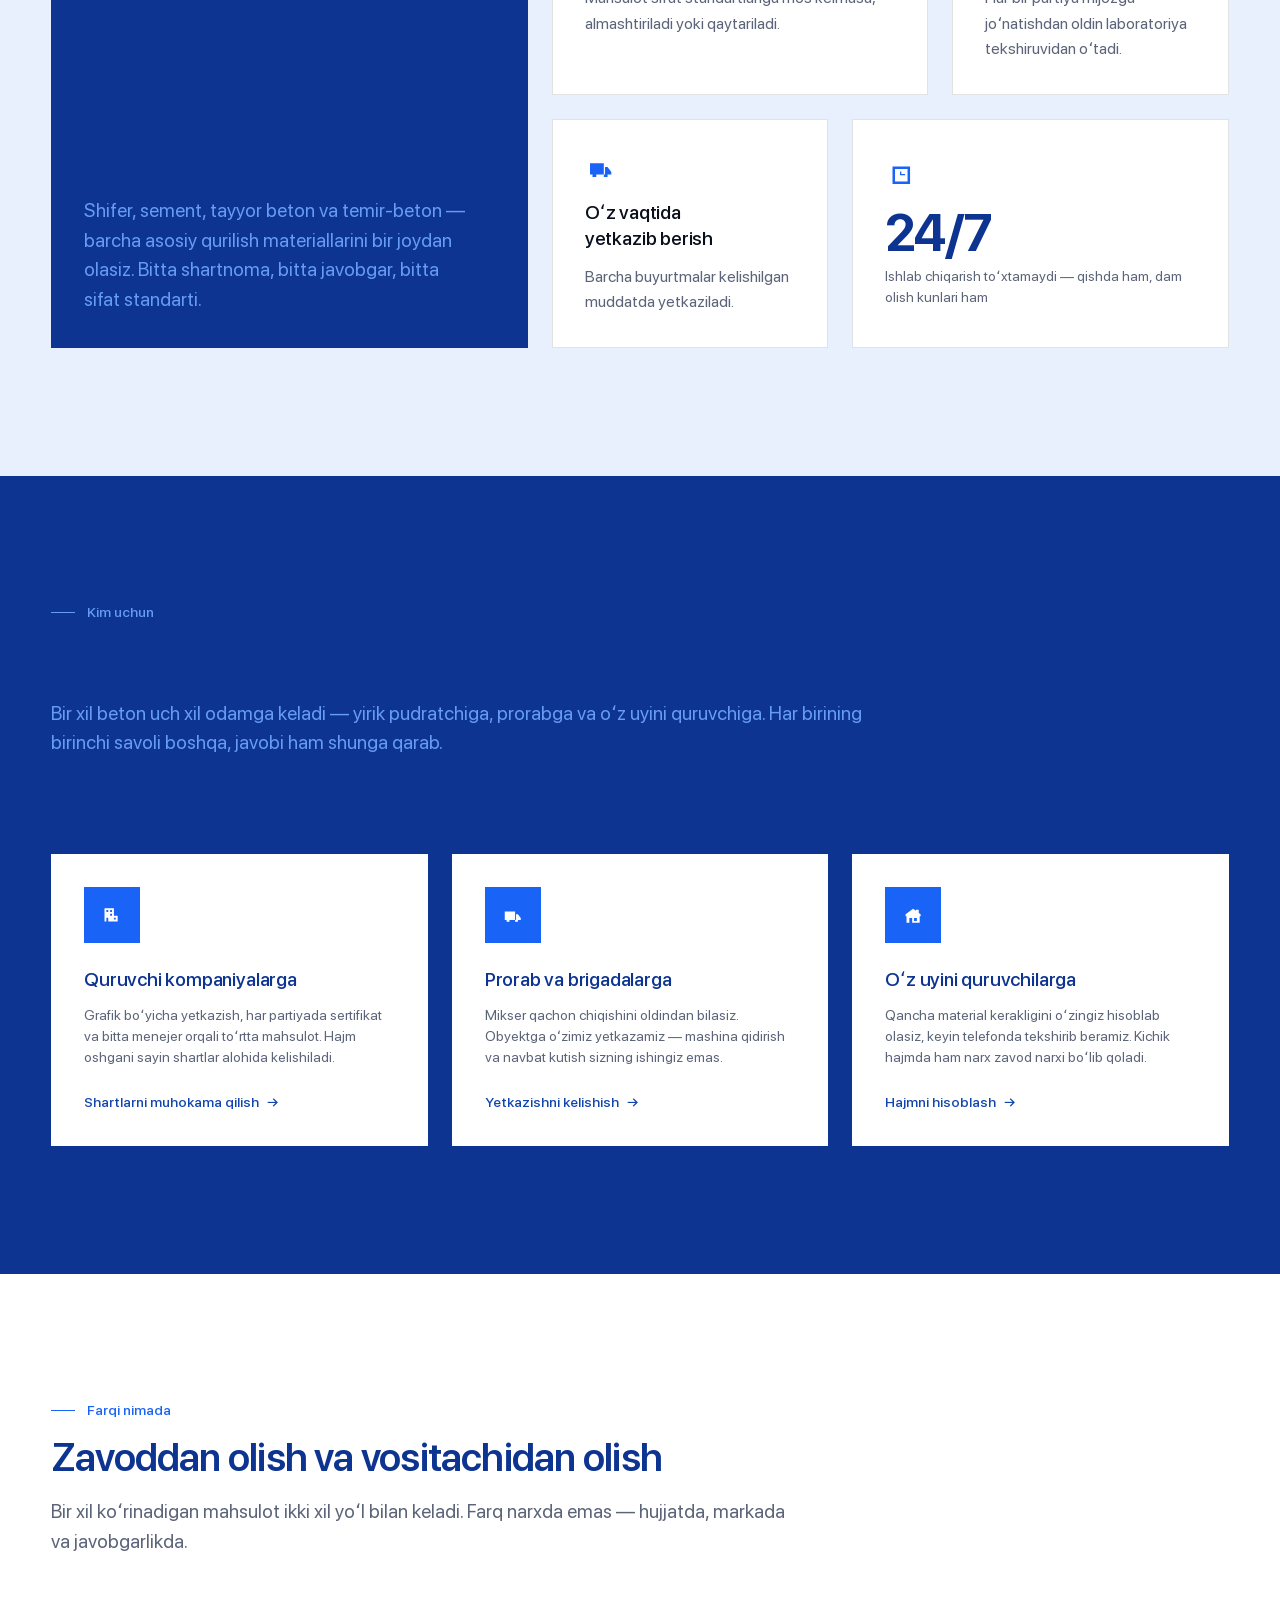
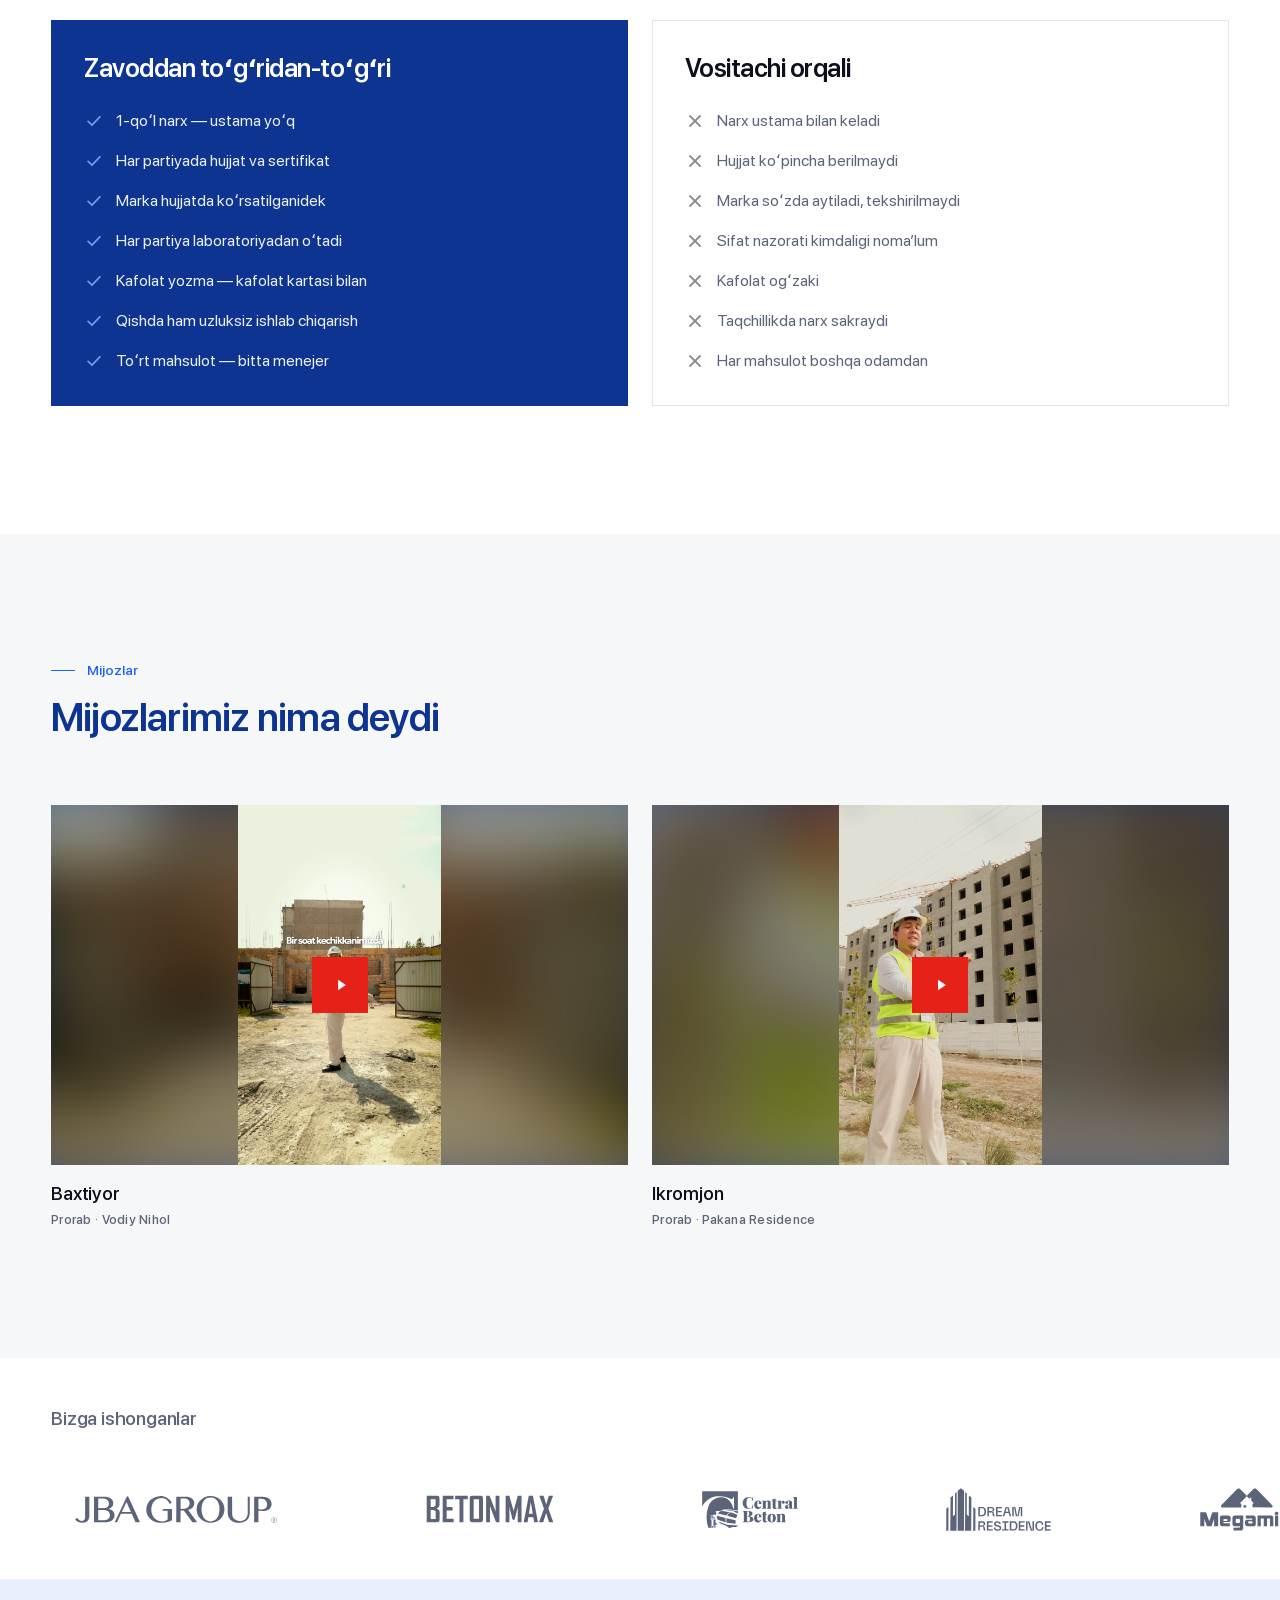
==== commit 7f2b8a14: "Hero pastki pardasi past ekranda ham matnni qoplaydi (v=20260822o)" ====
--- a/index.html
+++ b/index.html
@@ -16,7 +16,7 @@
 <meta name="description" content="ENZO GROUP – 2009-yildan beri Fargʻonadagi oʻz zavodida shifer, sement va beton ishlab chiqarib, mahsulotni toʻgʻridan-toʻgʻri qurilish maydonigacha yetkazib beradi">
 <link rel="preload" href="assets/fonts/SFProDisplay-Bold.woff2" as="font" type="font/woff2" crossorigin="">
 <link rel="preload" href="assets/fonts/SFProDisplay-Regular.woff2" as="font" type="font/woff2" crossorigin="">
-<link rel="stylesheet" href="css/style.css?v=20260822n">
+<link rel="stylesheet" href="css/style.css?v=20260822o">
 <script>
 /* Kirish animatsiyasi — ko'rsatilsinmi? Qaror sahifa chizilishidan oldin
    qabul qilinadi, shuning uchun skript `<head>` da va tashqi fayl emas.
@@ -1489,7 +1489,7 @@
 
 <!-- Til qatlami. main.js ni SHU FAYL ulaydi (js/i18n.js oxiriga qarang):
      tarjima avval qoʻllanishi, keyin sayt ishga tushishi shart. -->
-<script src="js/i18n.js?v=20260822n"></script>
+<script src="js/i18n.js?v=20260822o"></script>
 
 
 </body></html>
--- a/css/style.css
+++ b/css/style.css
@@ -481,11 +481,25 @@
     rgba(8,18,32,.22) 68%,
     rgba(8,18,32,0)  100%);
 }
-.hero__frame::after {           /* past — izoh va tugmalar ostidagi qorayish */
-  bottom:0; height:42%;
+/* Pastki parda — izoh va tugmalar ostidagi qorayish.
+
+   ⚠️ BALANDLIK FOIZDA EMAS. Avval `42%` edi va u faqat sinov oʻlchamida
+   (360×800, nisbat 2,22) toʻgʻri ishlardi. Haqiqiy telefonda brauzerning
+   manzil paneli ochiq turganda koʻrinadigan maydon 430×739 boʻladi —
+   nisbat 1,72. Foiz bilan berilgan parda oʻshanda 310px ga qisqarib,
+   izoh pardadan tashqarida, mikser kabinalari ustida qolardi.
+
+   Endi balandlik matn blokidan hisoblanadi: `min()` ikkalasidan kichigini
+   oladi, ya'ni parda hech qachon kadrning yarmidan oshmaydi, lekin past
+   ekranda ham matnni qoplaydigan eng kam balandlikdan (360px) past
+   tushmaydi. Tekshirildi: 360×800, 430×739 va 430×830 — uchalasida ham
+   izoh toʻliq parda ichida. */
+.hero__frame::after {
+  bottom:0; height:max(360px, 46%);
   background:linear-gradient(0deg,
-    rgba(8,18,32,.80) 0%,
-    rgba(8,18,32,.55) 38%,
+    rgba(8,18,32,.86) 0%,
+    rgba(8,18,32,.72) 26%,
+    rgba(8,18,32,.42) 58%,
     rgba(8,18,32,0)  100%);
 }
 
